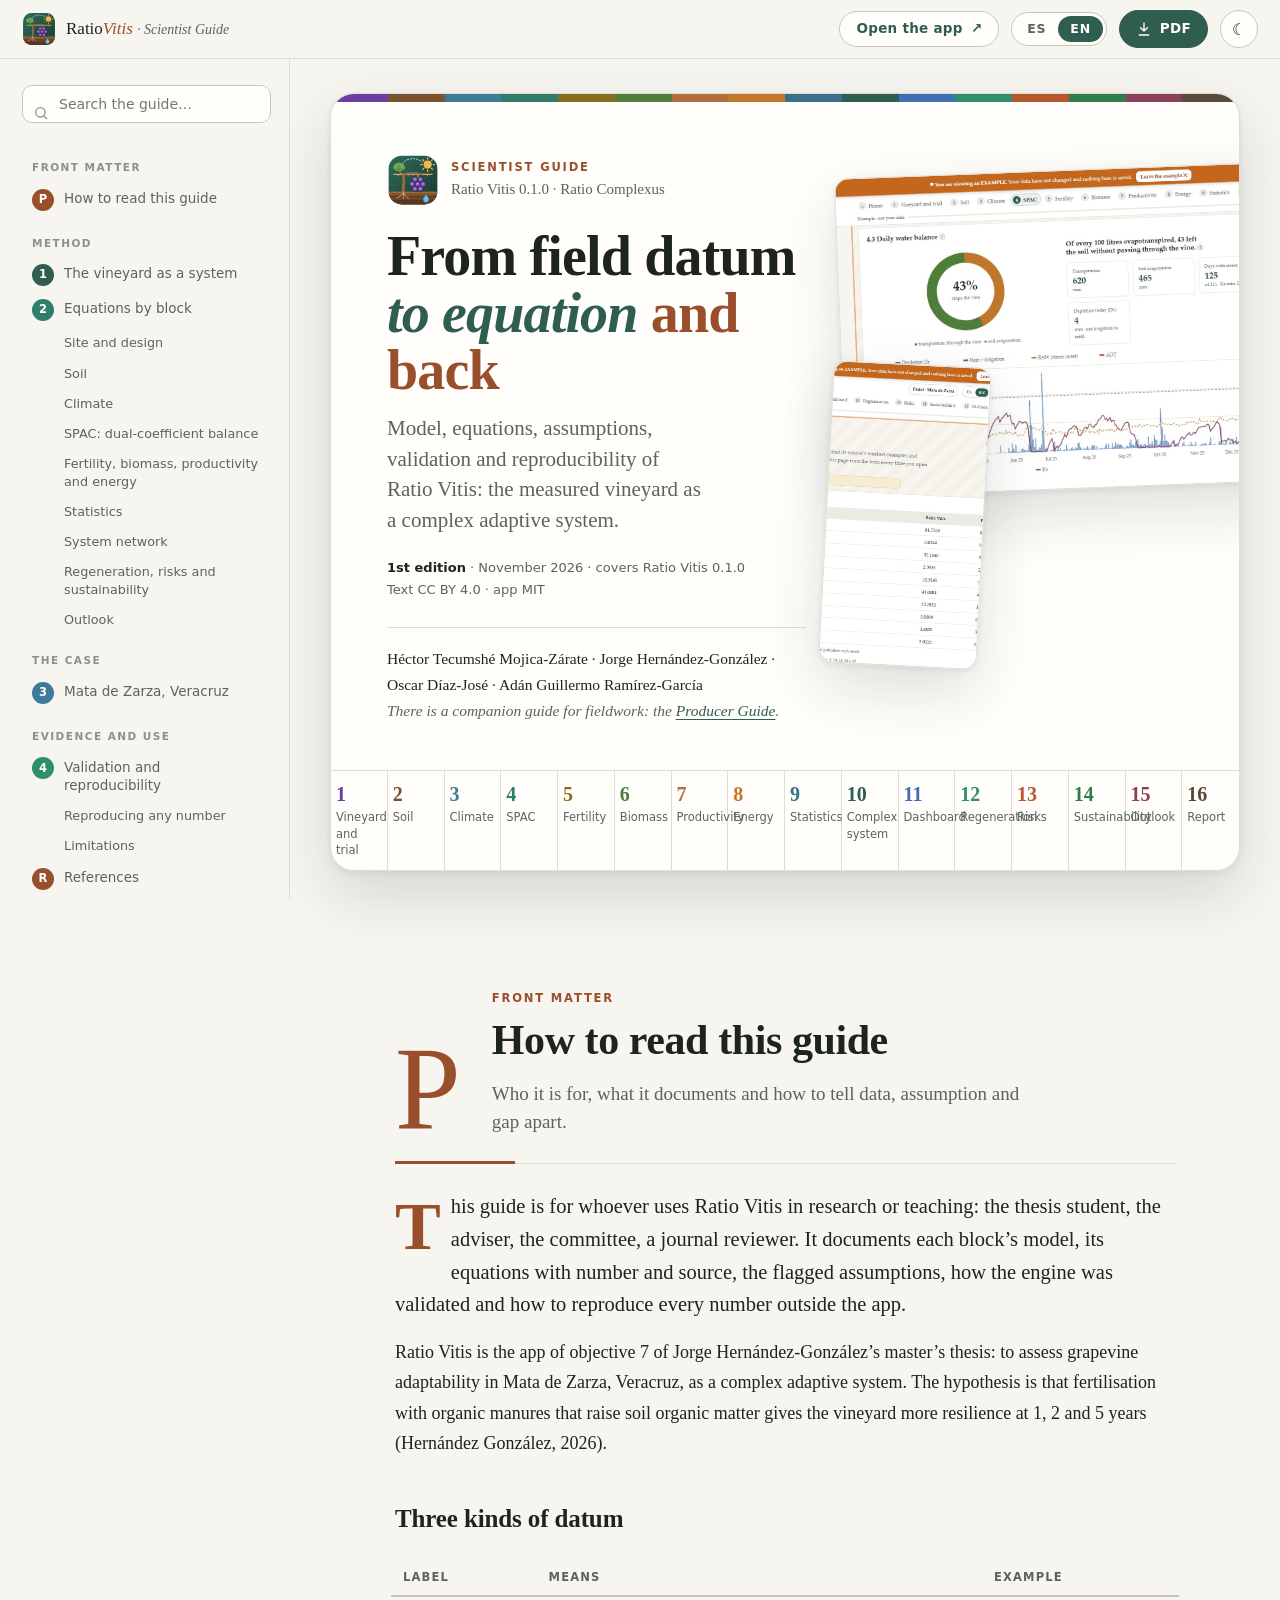
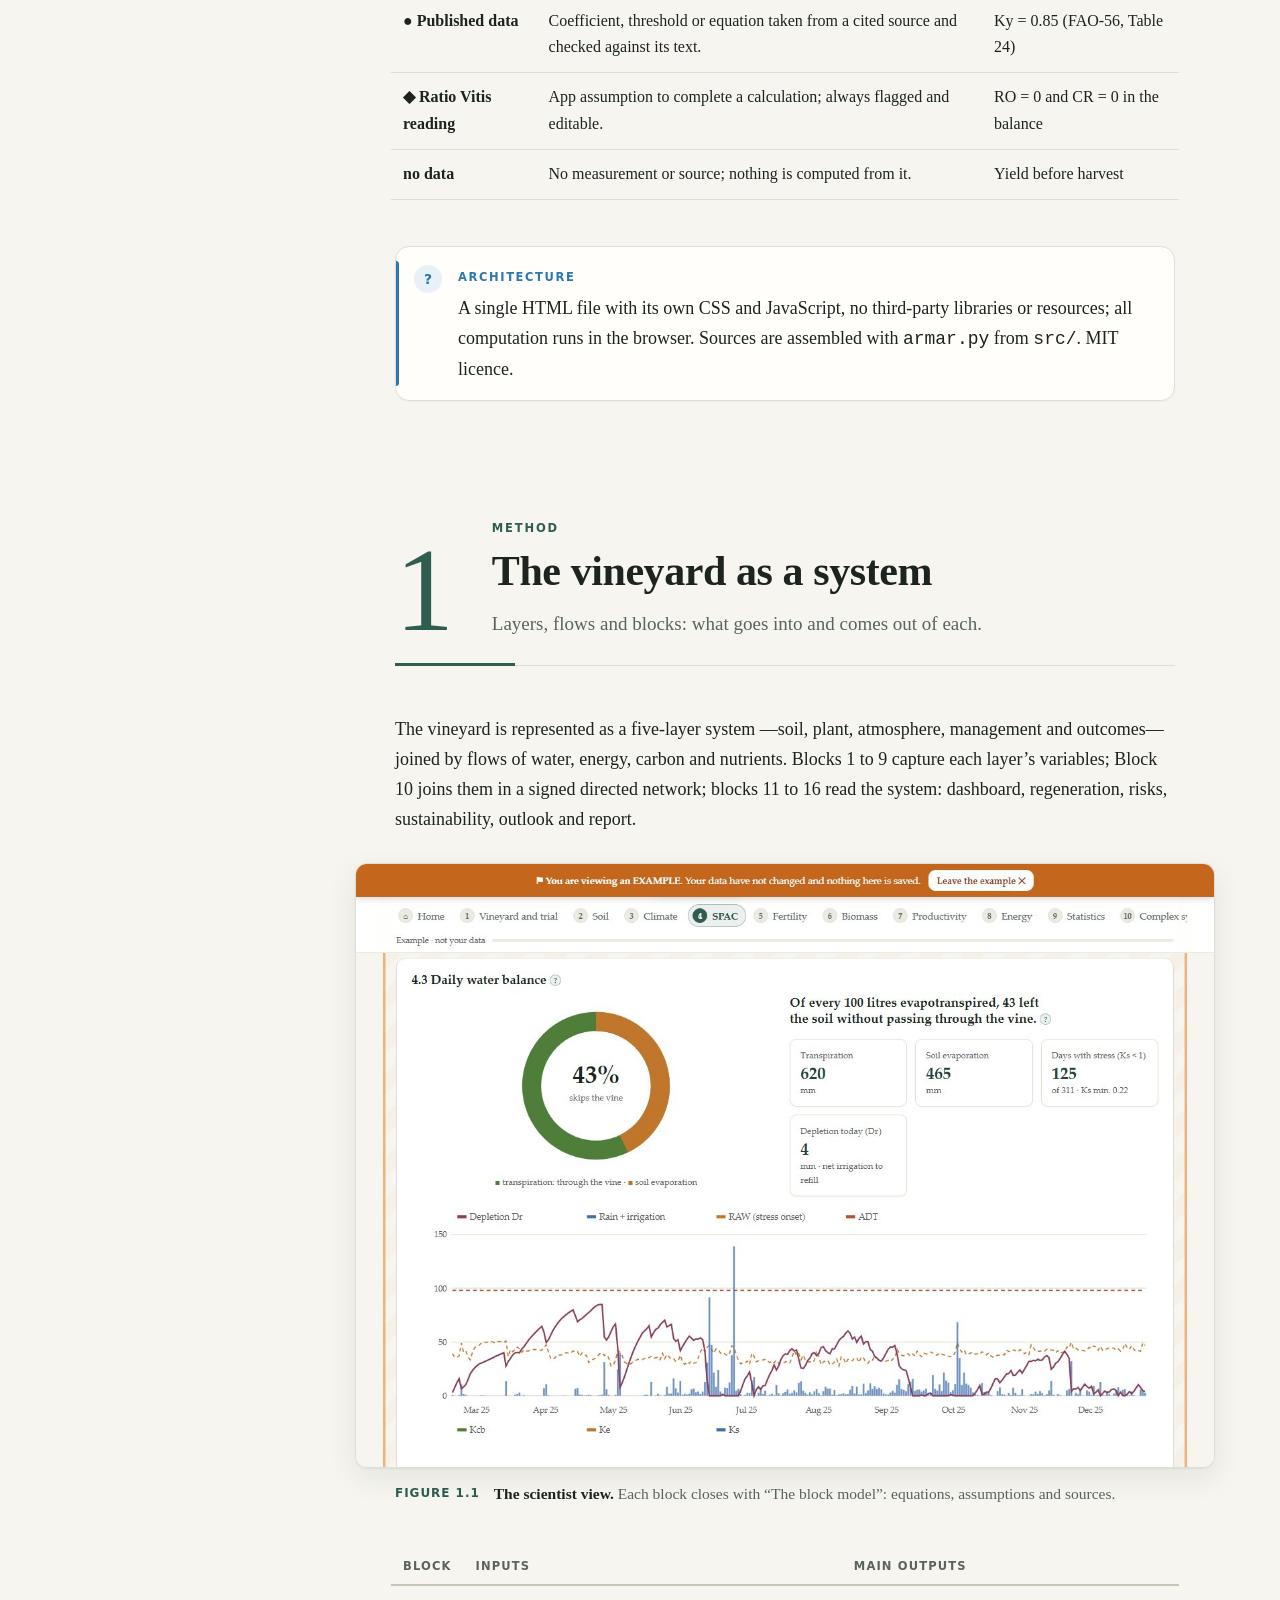
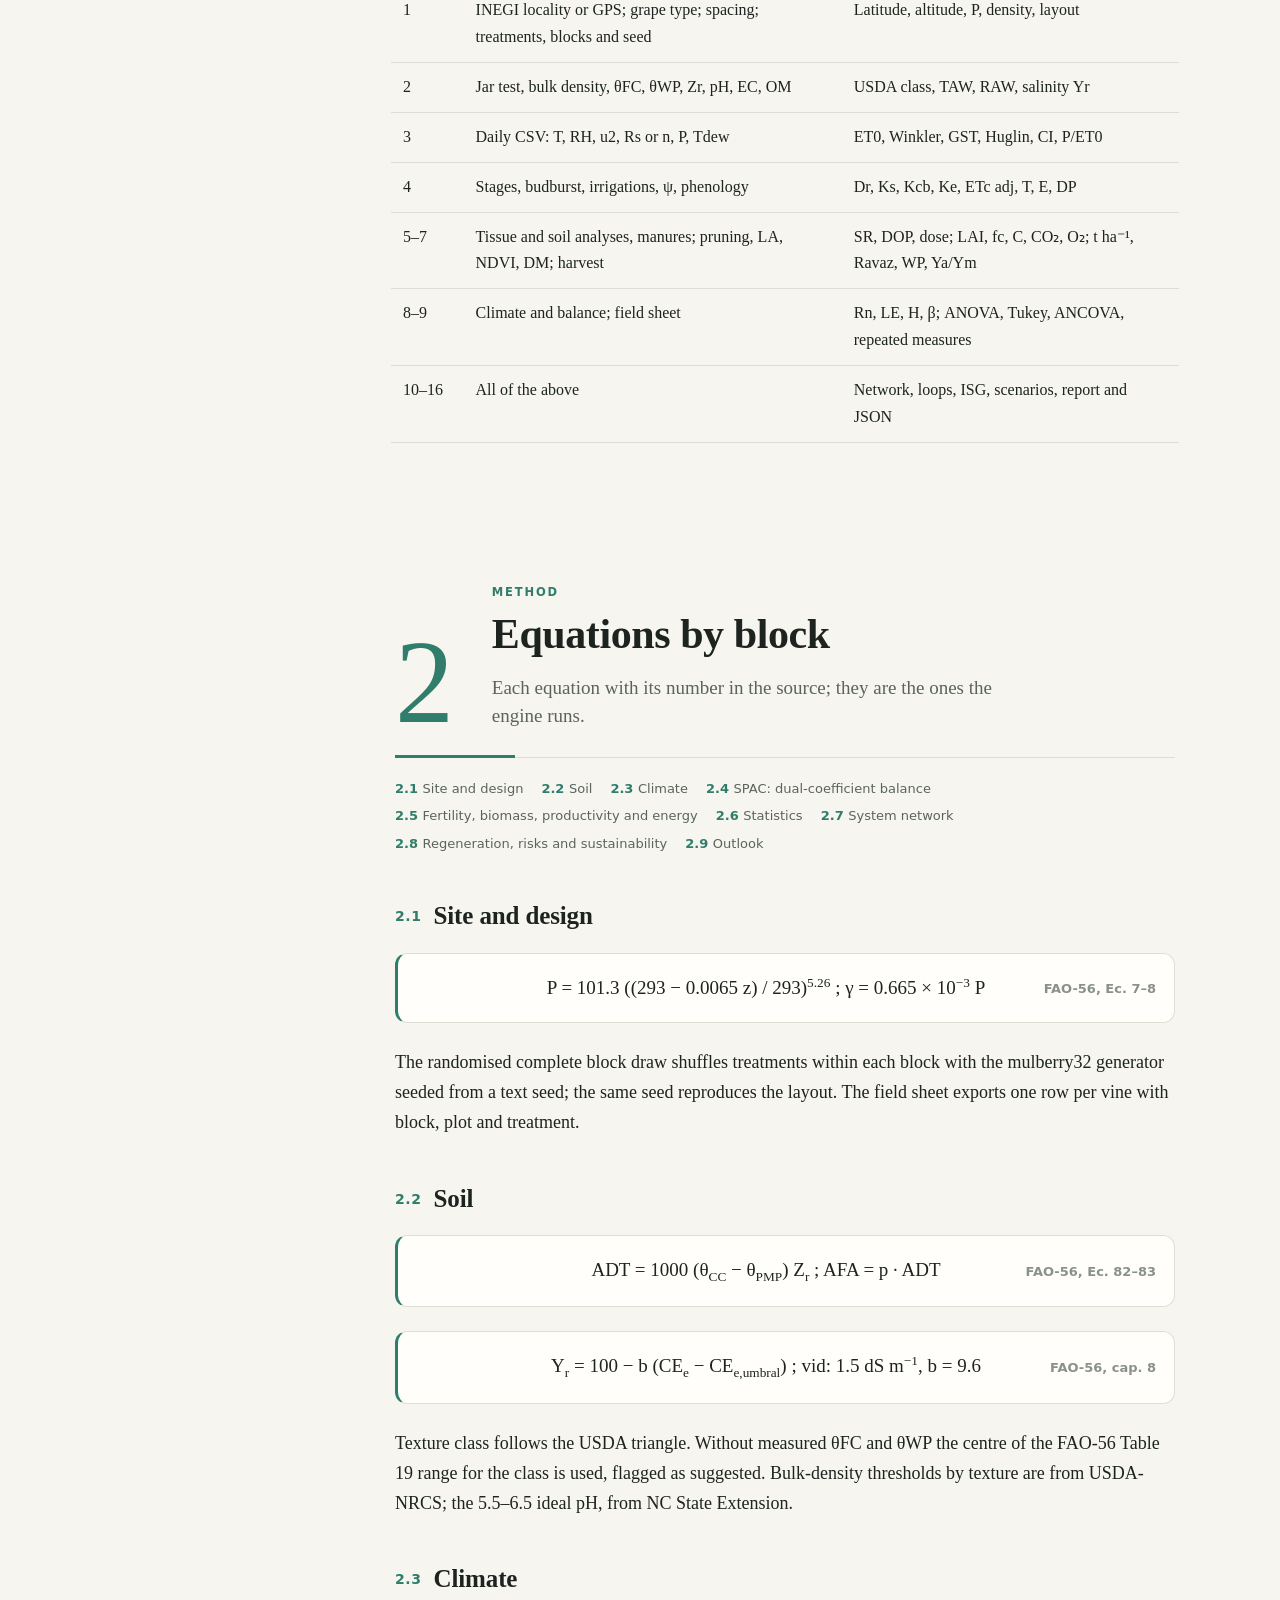
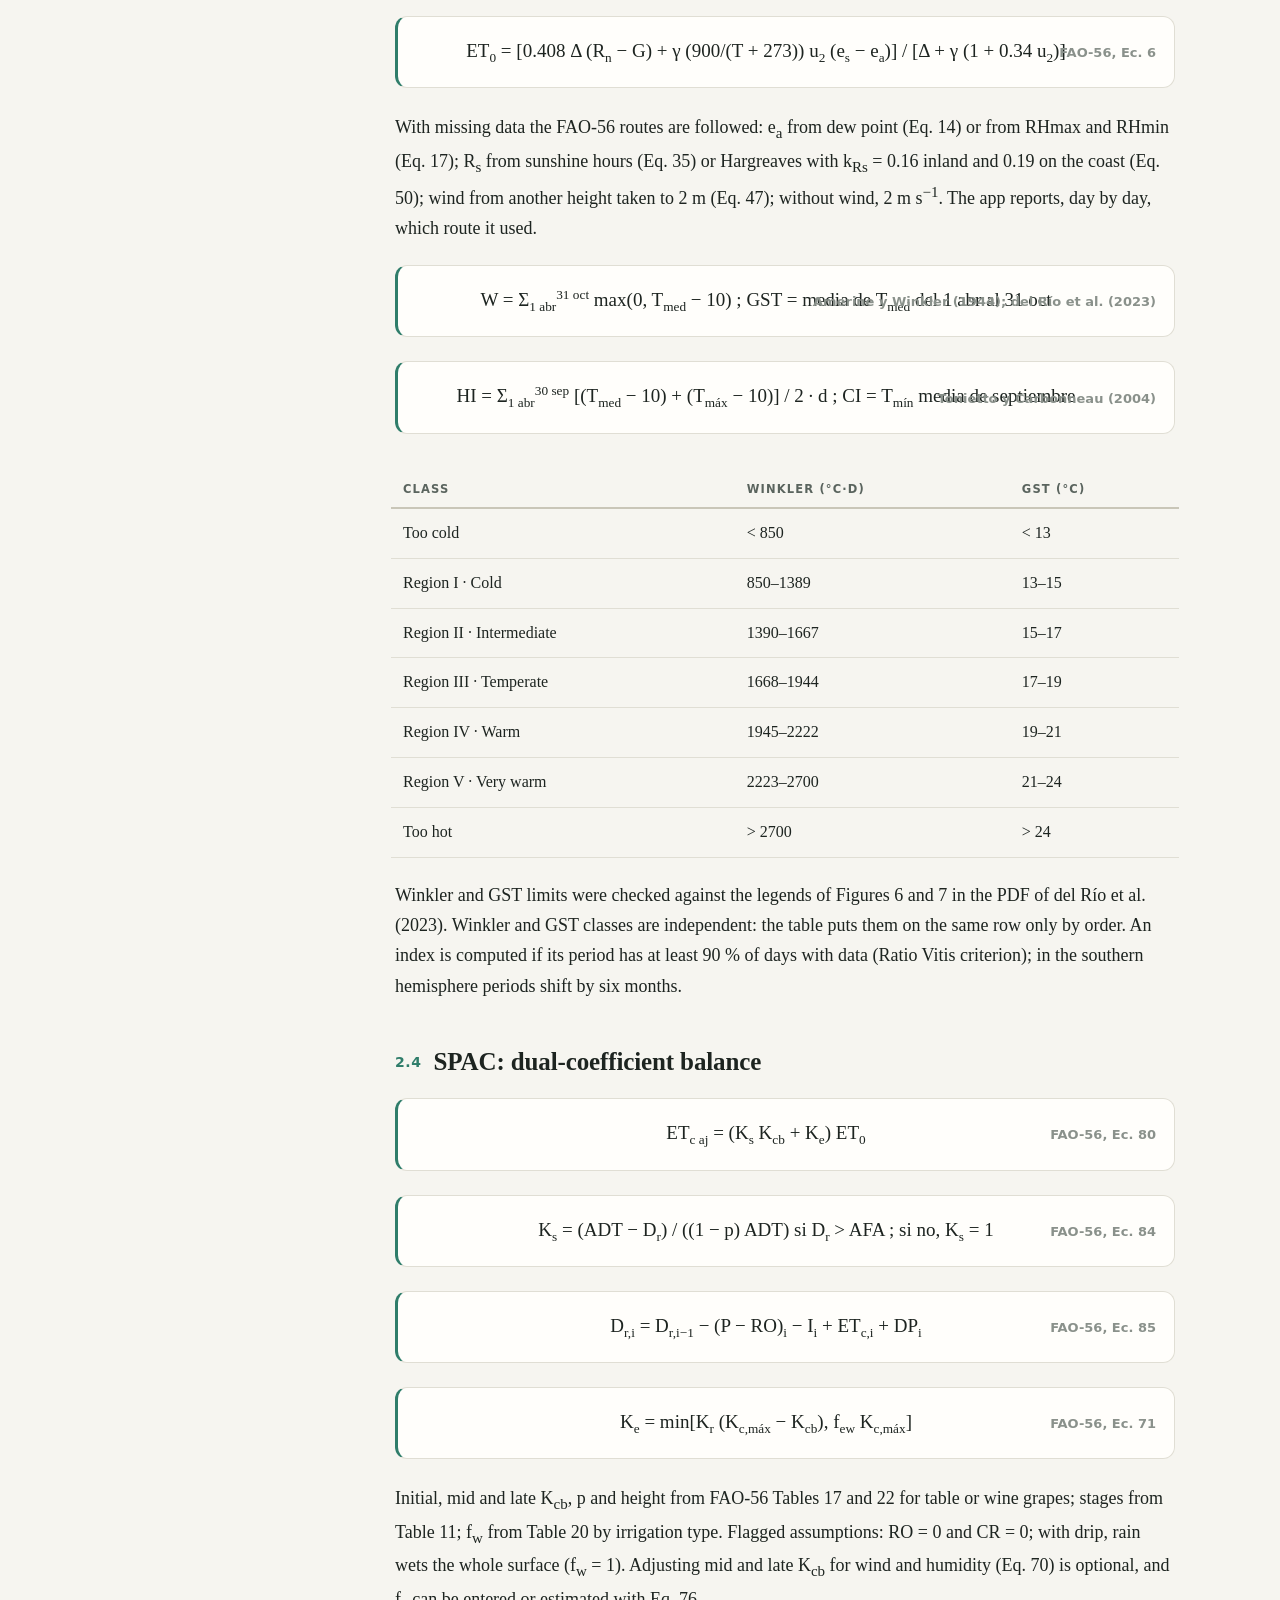
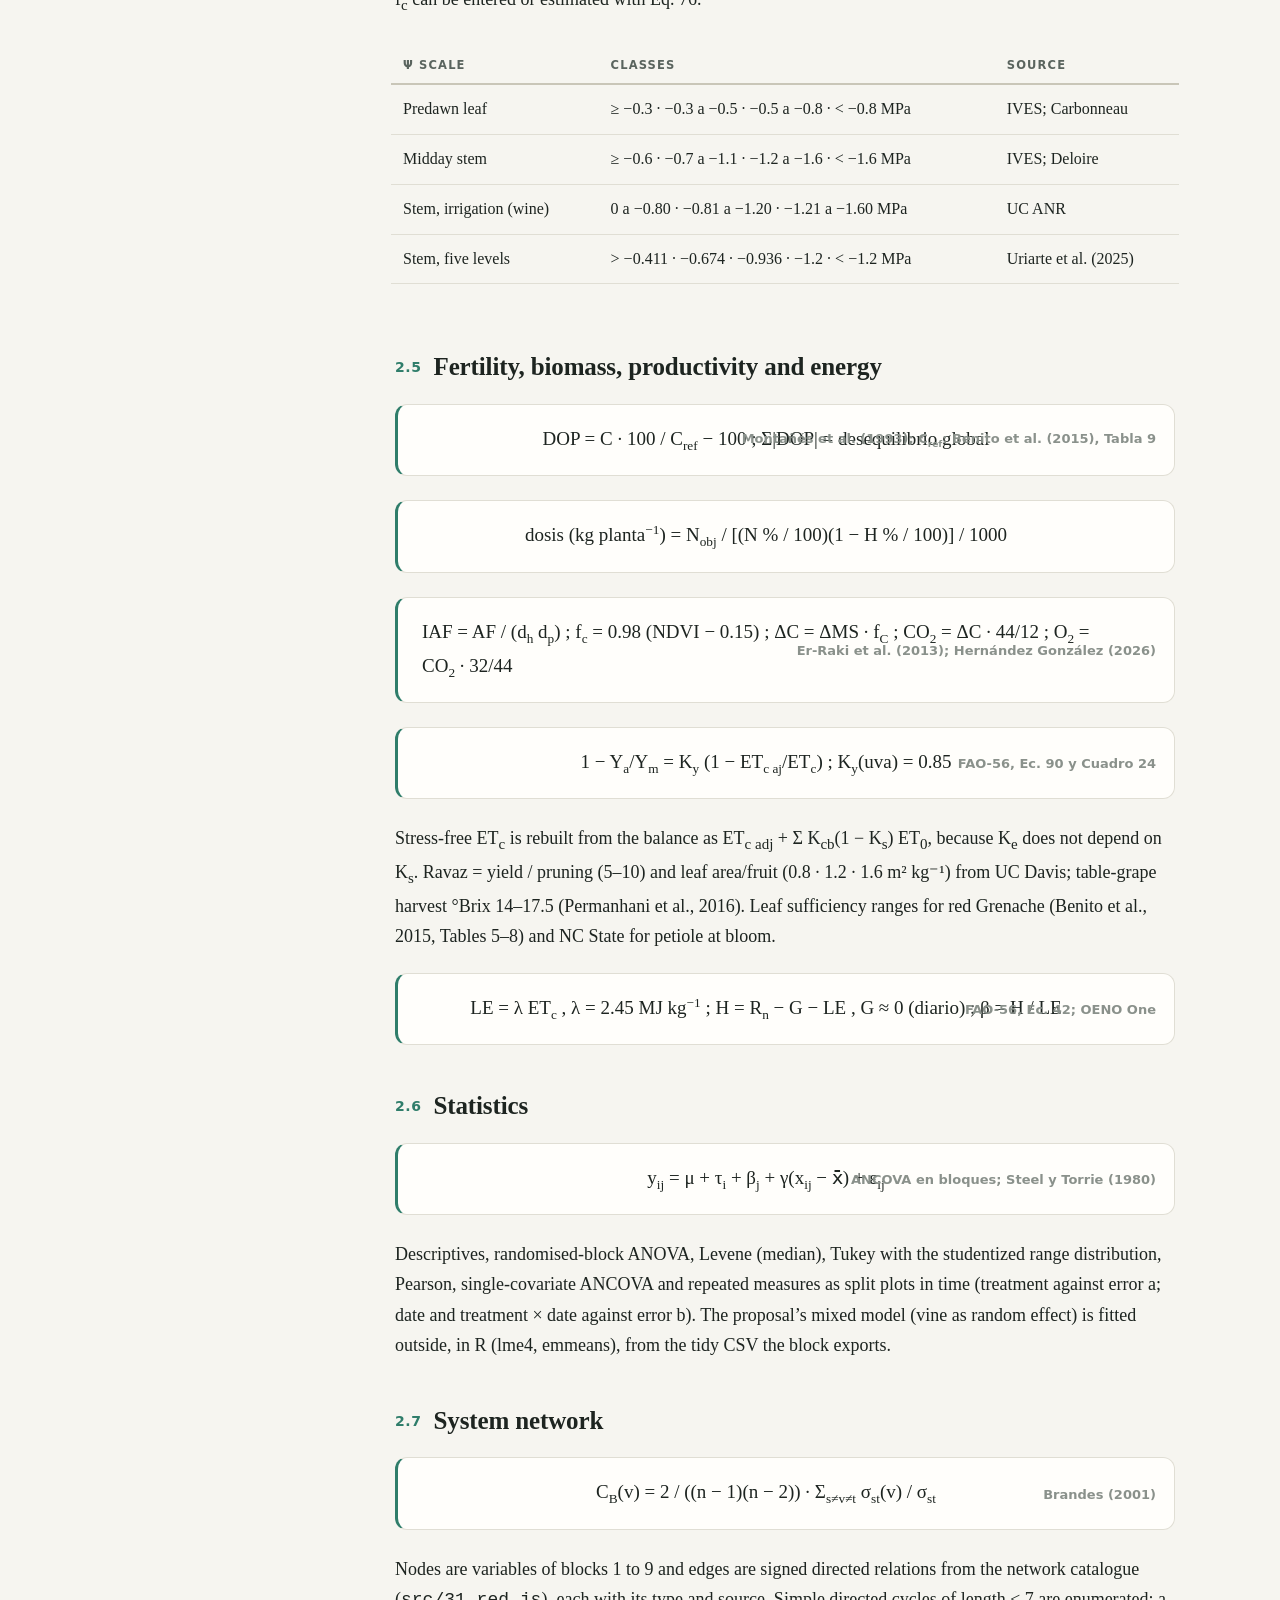
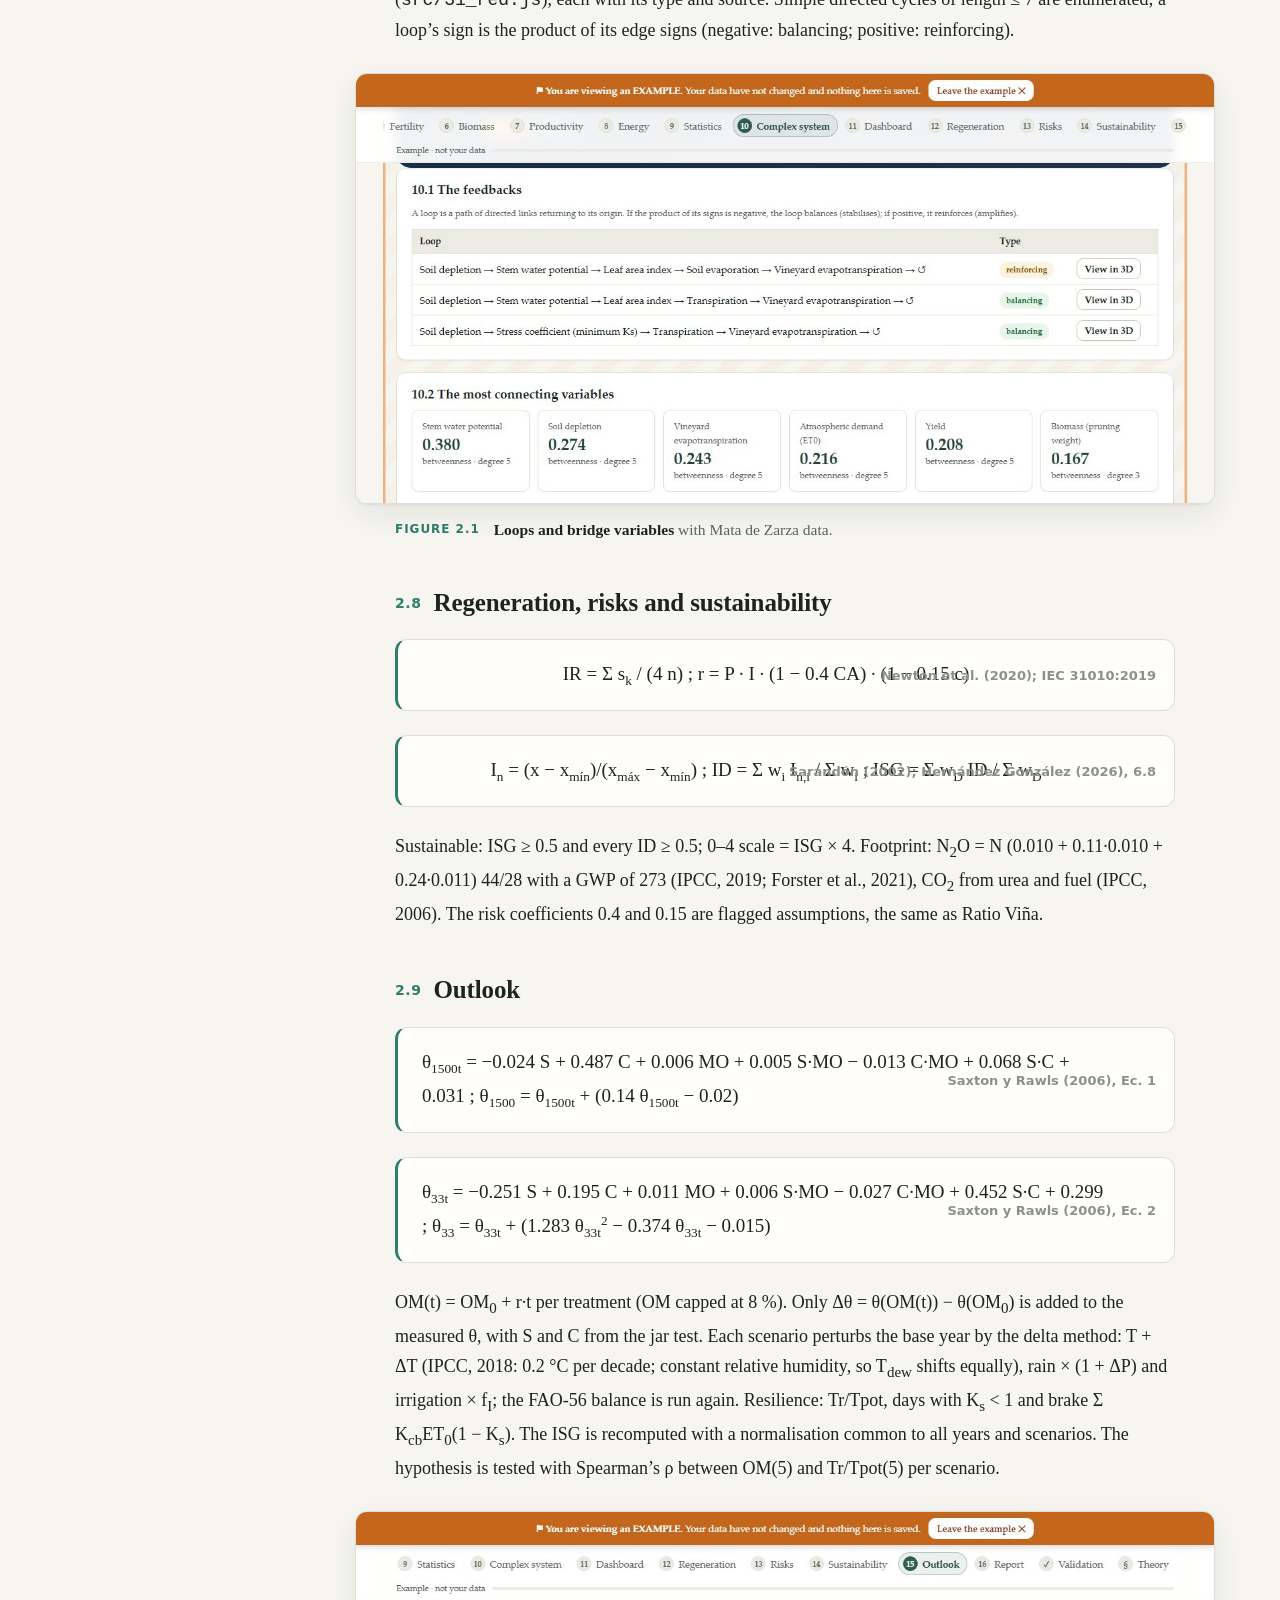
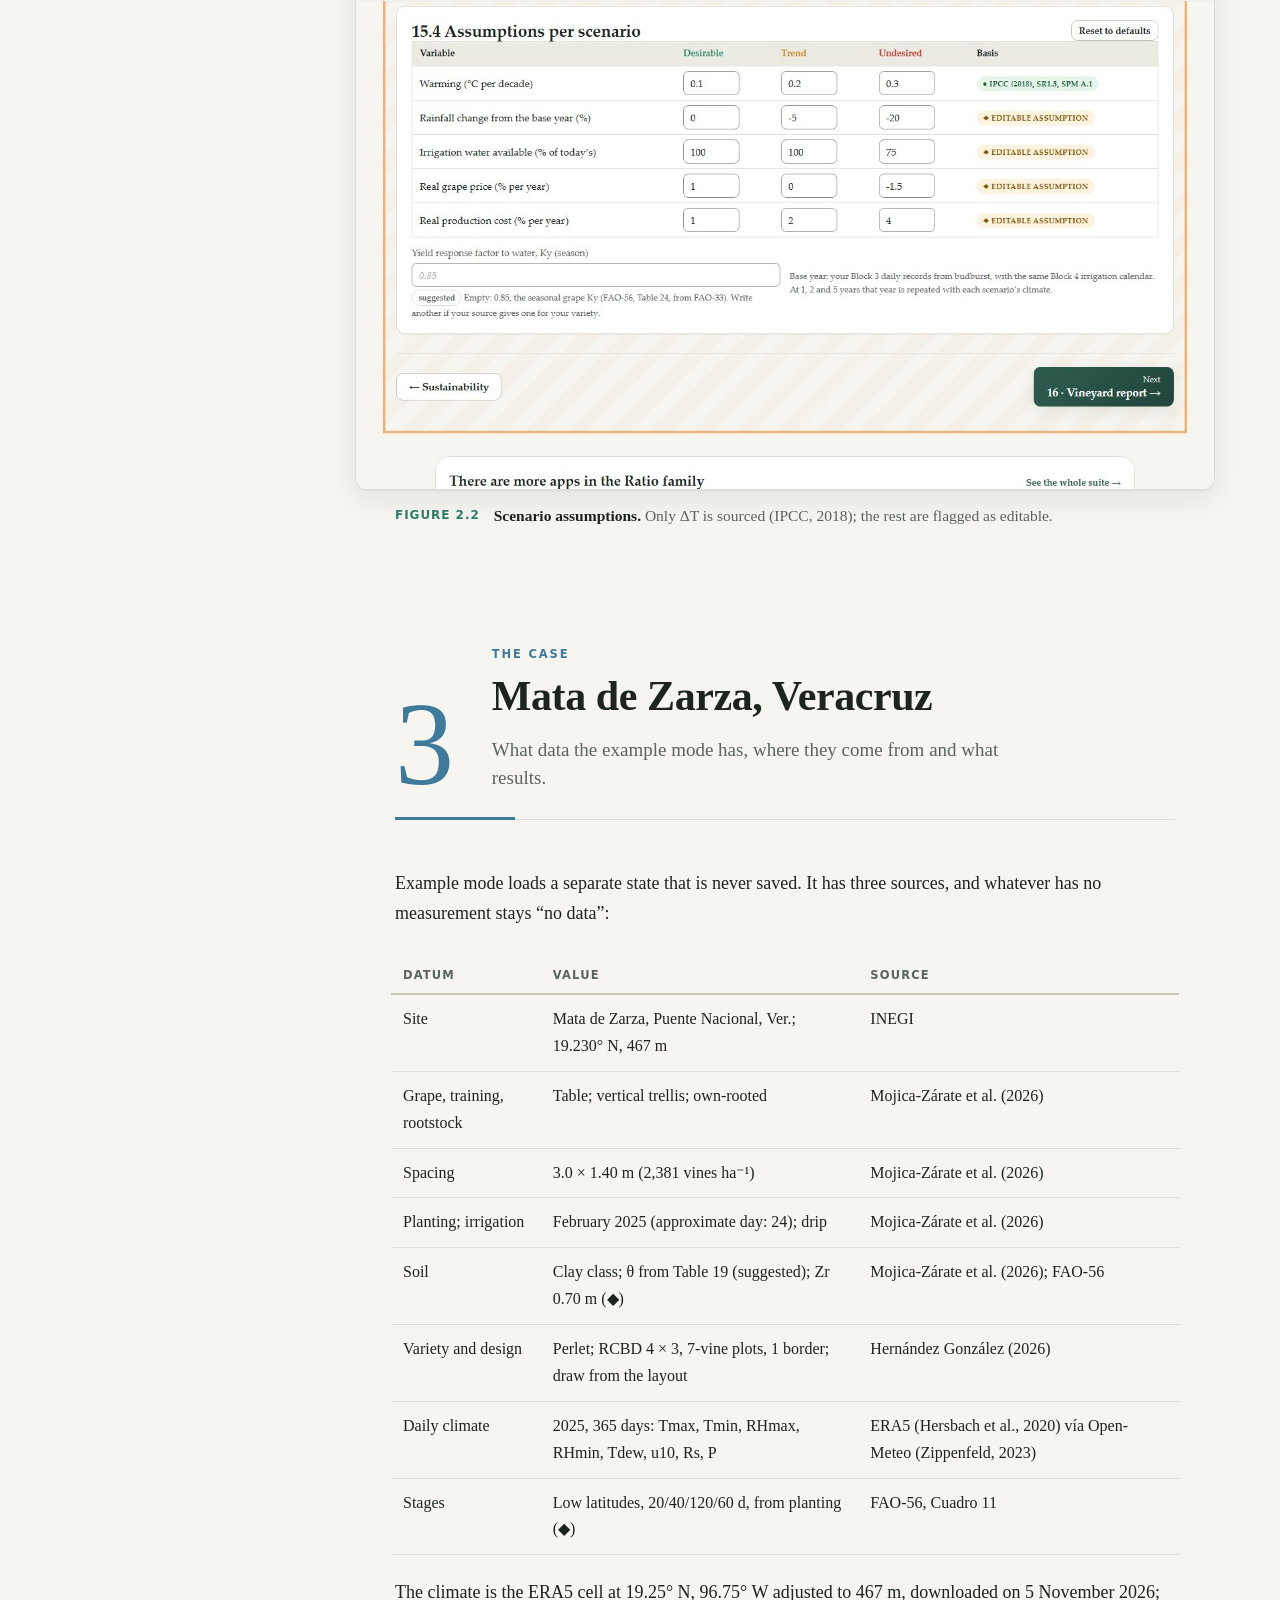
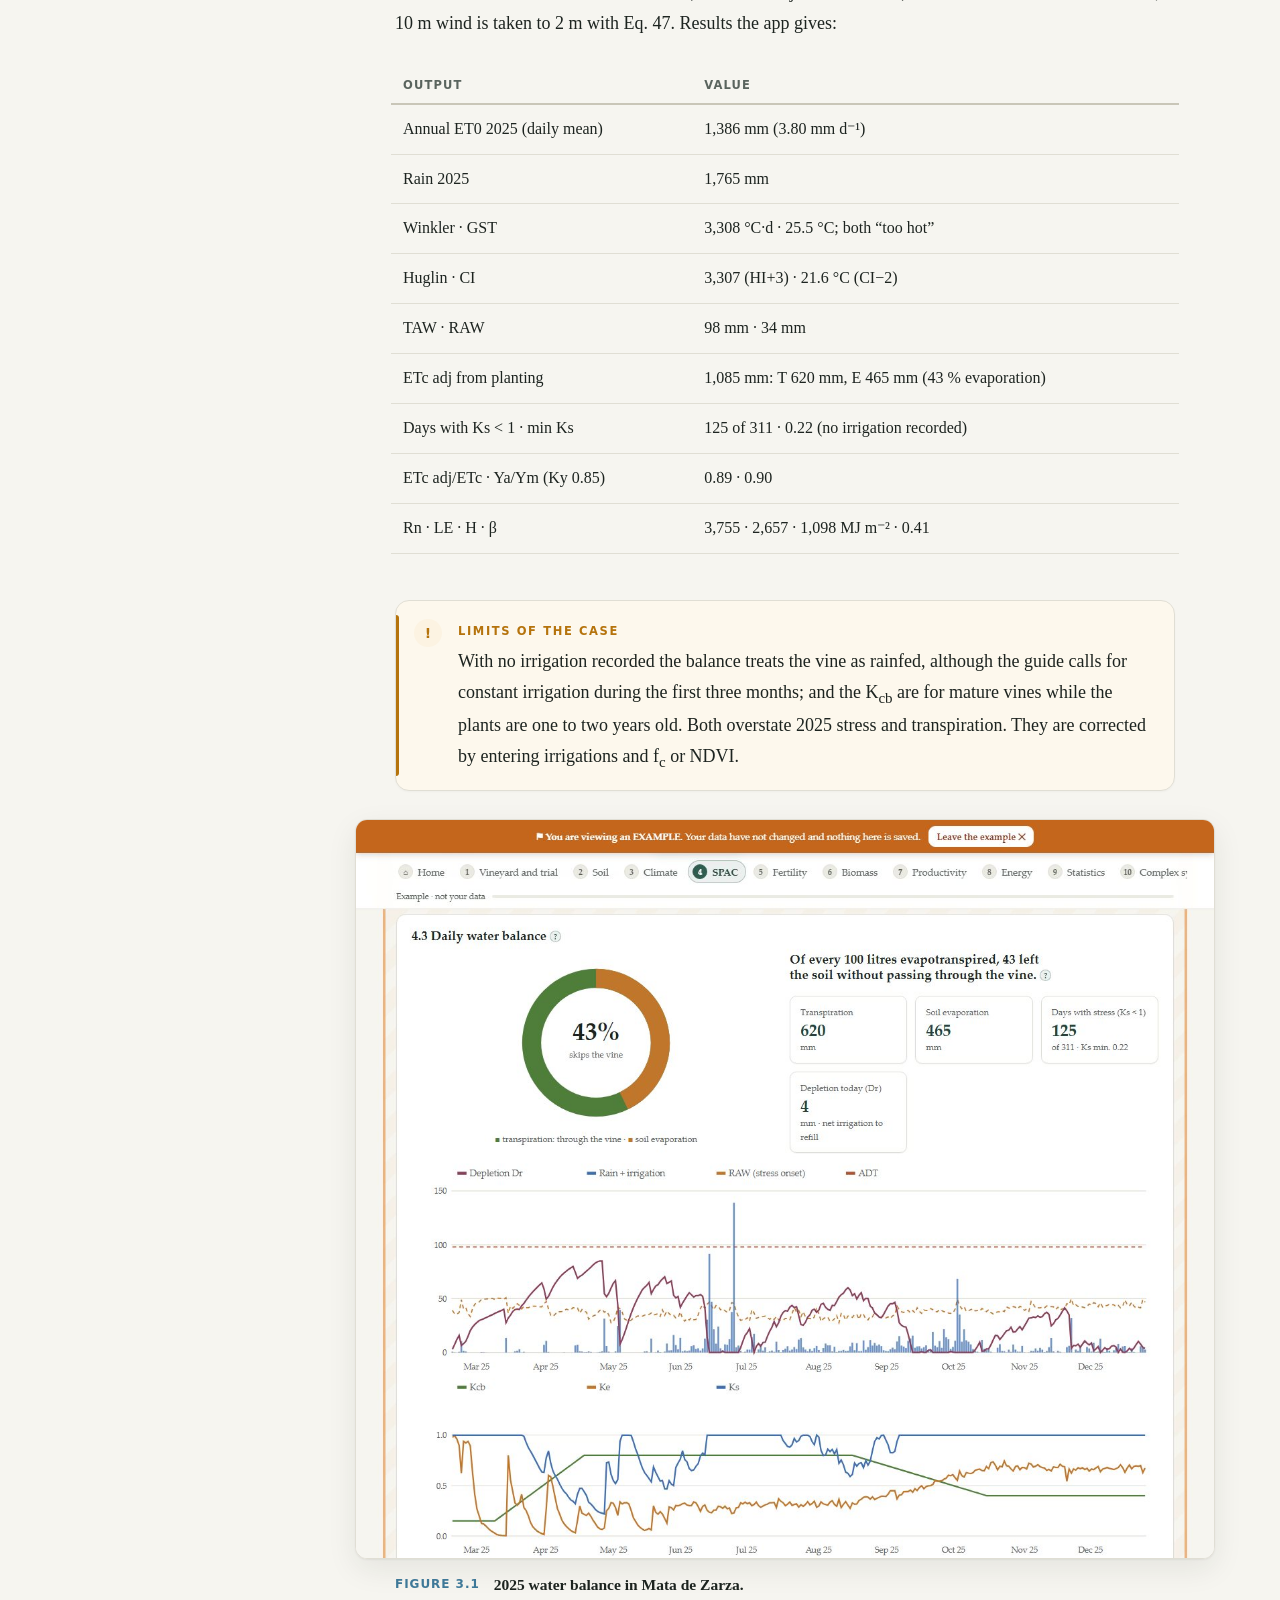
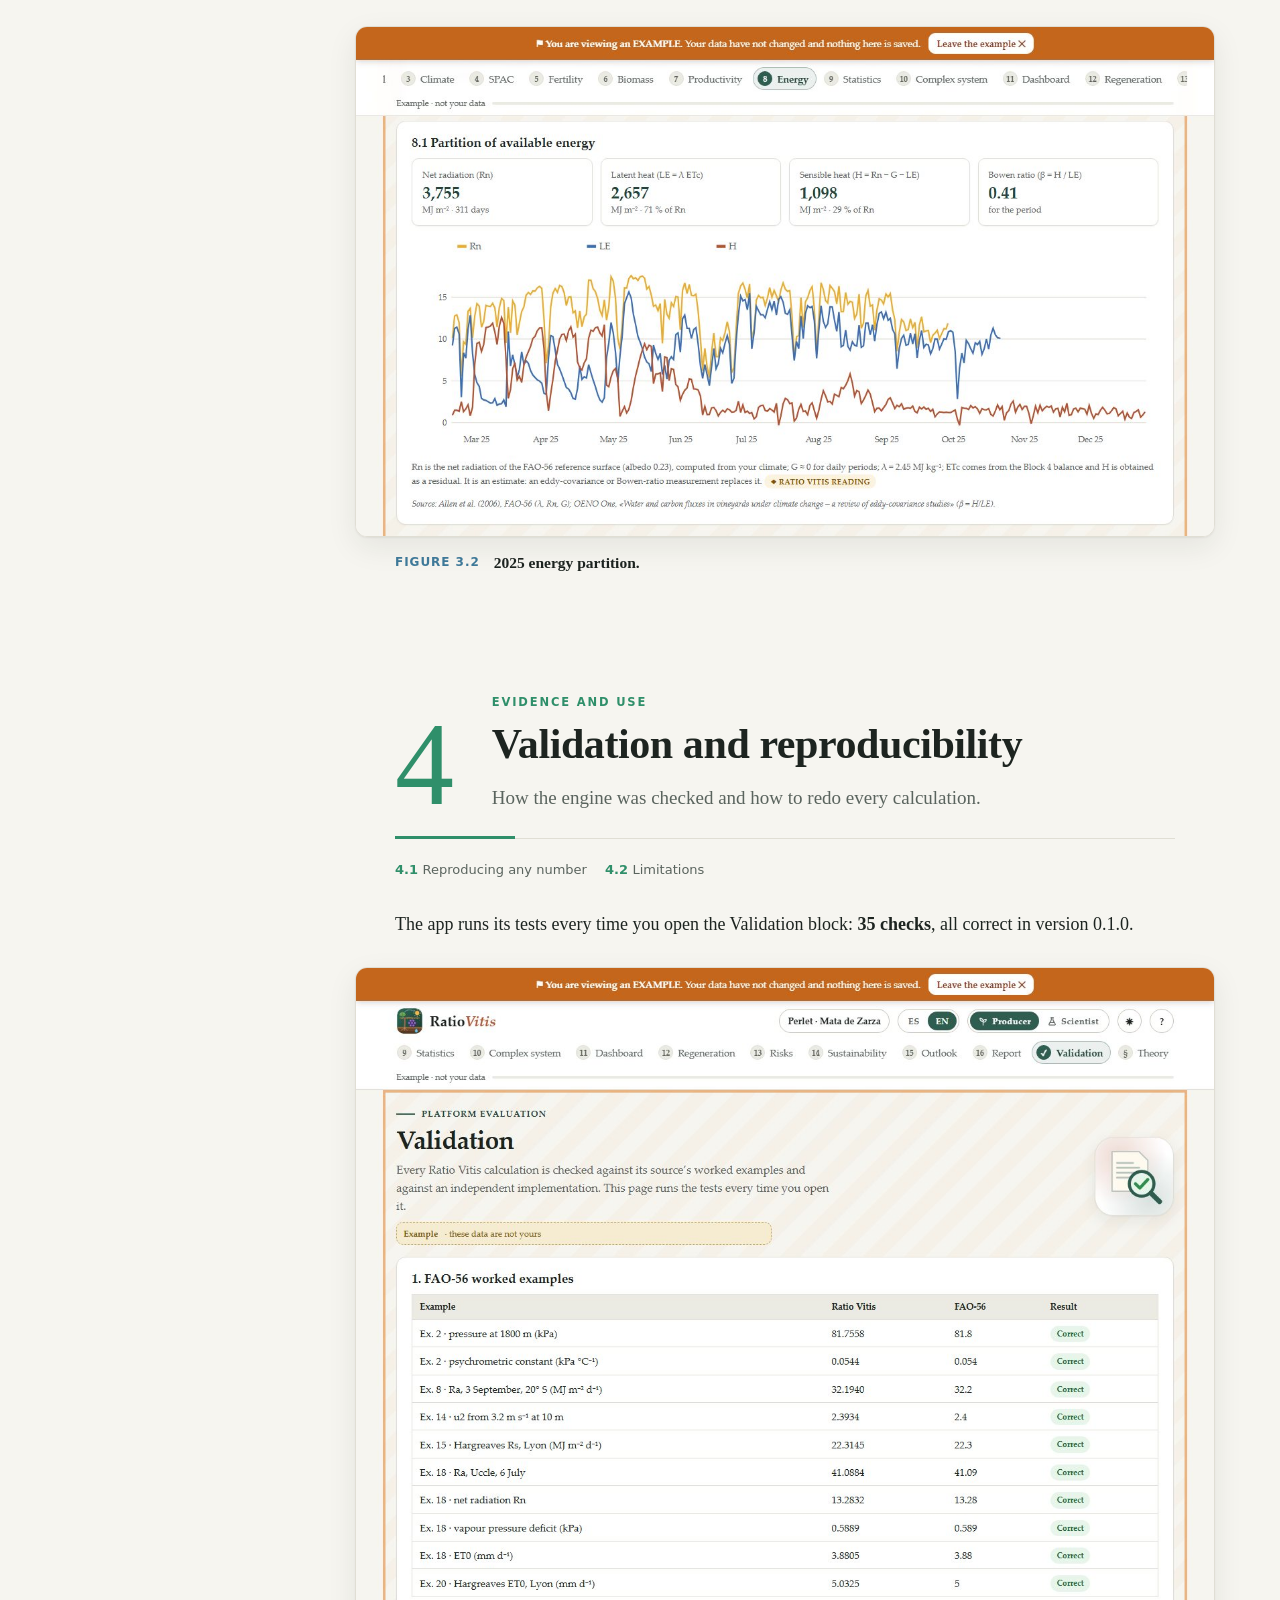
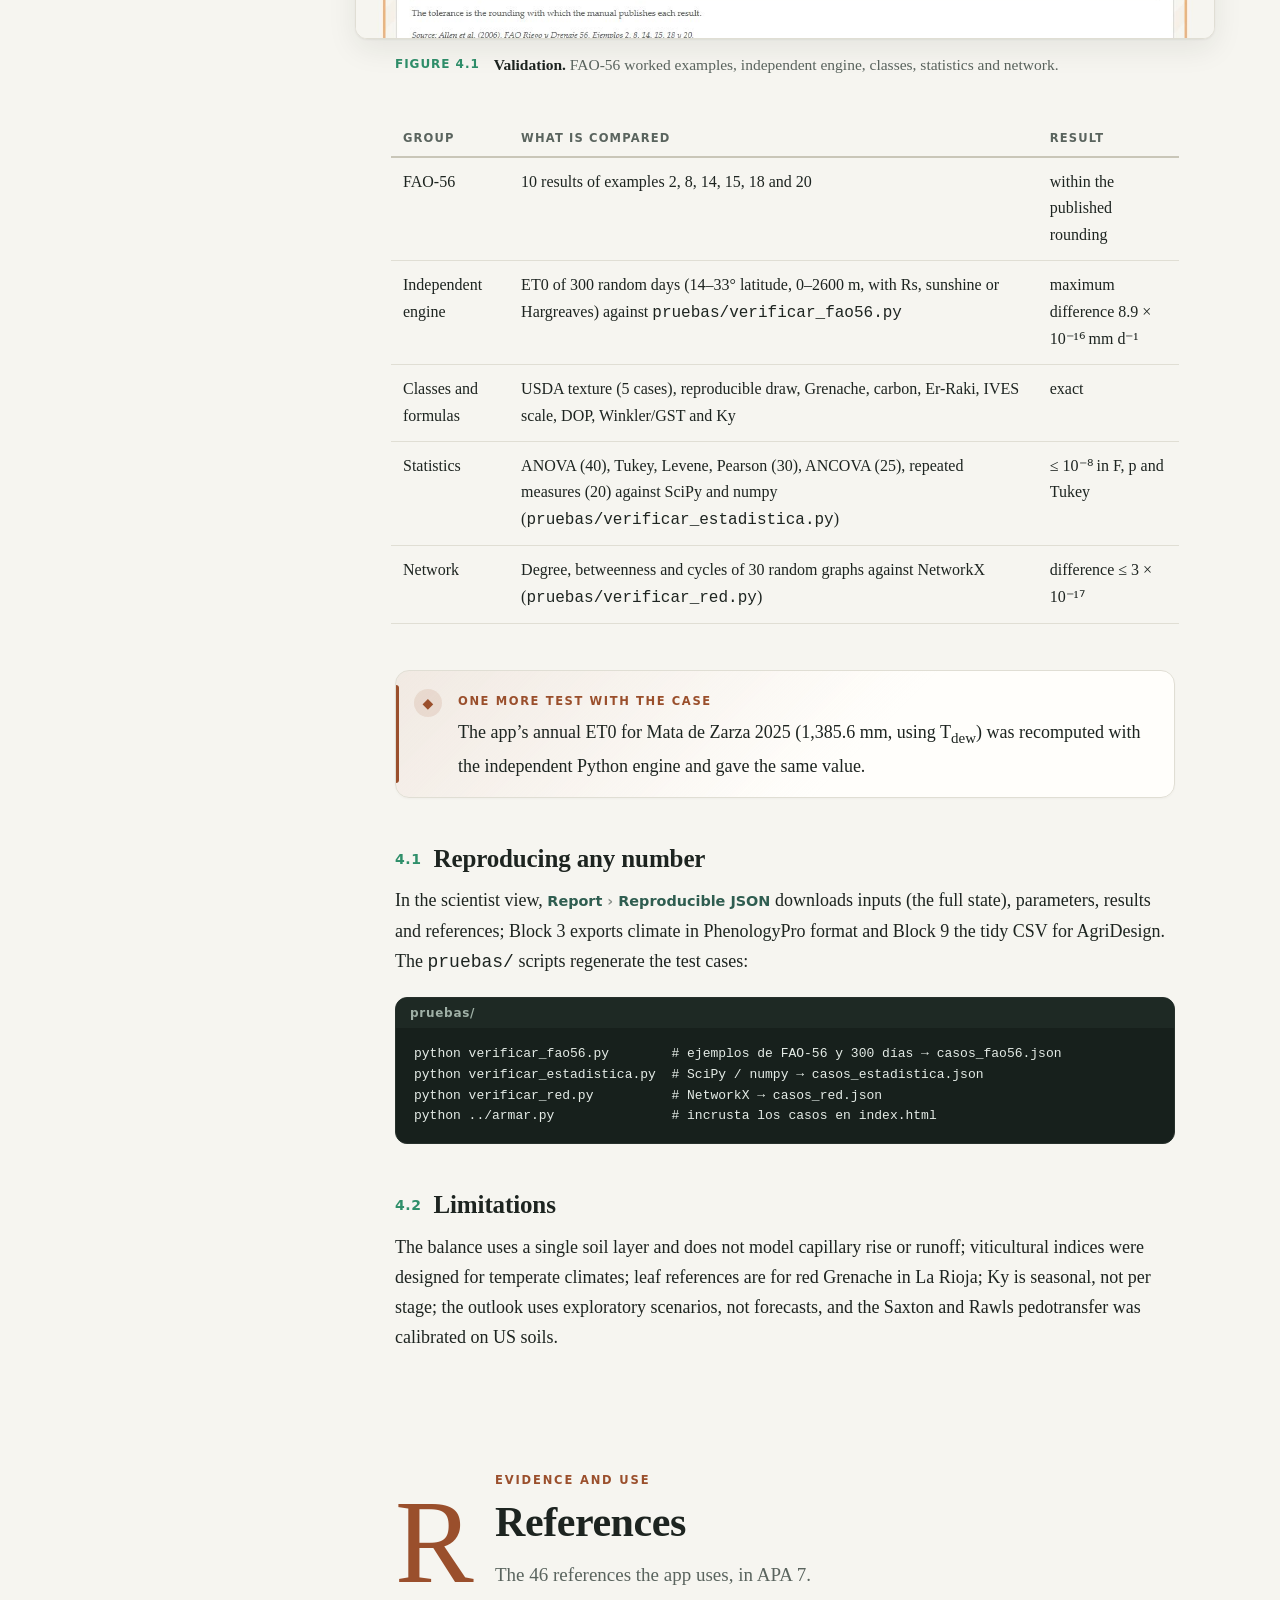
==== instructivo-cientifico.html @ 5dc3858e "Instructivos del Productor y del Científico (ES/EN) con capturas reales del modo ejemplo Co-Authored" ====
<!doctype html>
<html lang="es" data-lang="es">
<head>
<meta charset="utf-8">
<meta name="viewport" content="width=device-width, initial-scale=1">
<title>Ratio Vitis · Instructivo del Científico</title>
<meta name="description" content="Instructivo del Científico de Ratio Vitis: modelo, ecuaciones, validación y reproducibilidad. · Ratio Vitis Scientist Guide.">
<link rel="icon" href="logo.svg" type="image/svg+xml">
<style>

/* =====================================================================
   Ratio Vitis · Instructivos
   Misma familia visual que la app: serif clásica, verde pino y cobre.
   ===================================================================== */
:root{
  color-scheme: light;
  --bg:#f6f5f0; --paper:#fffefb; --soft:#efede5; --text:#1d2420; --muted:#5a645e; --faint:#8a918b;
  --line:#e0ded4; --line2:#c9c6b8;
  --pri:#2f5d50; --pri-d:#21453b; --pri-s:rgba(47,93,80,.09);
  --acc:#9a4f2c; --acc-d:#7a3a1c; --acc-s:rgba(154,79,44,.12);
  --ok:#2f8f4a; --ok-s:#e9f5ec; --warn:#b5730c; --warn-s:#fcf3e2; --bad:#b8382e; --bad-s:#fbeae8; --info:#2d78b0; --info-s:#e8f1f8;
  --b1:#6b3fa0; --b2:#7a5230; --b3:#3f7a9a; --b4:#2f7d6a; --b5:#8a6d1f; --b6:#4f7d3a; --b7:#b0703e; --b8:#c0772b; --b9:#39718a; --b10:#2f5d50; --b11:#3f6fb0; --b12:#2f8f6a; --b13:#b8562e; --b14:#2f7d4a; --b15:#8a3f5a; --b16:#5a4a3a;
  --font:"Palatino Linotype",Palatino,"Book Antiqua","URW Palladio L",P052,"TeX Gyre Pagella",Georgia,serif;
  --sans:"Segoe UI",system-ui,-apple-system,"Helvetica Neue",Arial,sans-serif;
  --shadow:0 1px 2px rgba(30,36,24,.06),0 10px 30px rgba(30,36,24,.08);
  --shadow-lg:0 2px 6px rgba(30,36,24,.08),0 24px 60px rgba(30,36,24,.14);
  --r:14px; --side:290px; --col:780px;
}
@media (prefers-color-scheme: dark){
  :root:not([data-theme="light"]){
    color-scheme: dark;
    --bg:#121614; --paper:#191e1b; --soft:#202622; --text:#e7ebe5; --muted:#a9b2ab; --faint:#7c857e;
    --line:#2c342f; --line2:#3b453f;
    --pri:#8fc2ad; --pri-d:#b5dccb; --pri-s:rgba(143,194,173,.12);
    --acc:#e2a15c; --acc-d:#f0c08a; --acc-s:rgba(226,161,92,.14);
    --ok:#6cc488; --ok-s:rgba(108,196,136,.12); --warn:#e7b052; --warn-s:rgba(231,176,82,.12); --bad:#ee8a7f; --bad-s:rgba(238,138,127,.12); --info:#78b8e4; --info-s:rgba(120,184,228,.12);
    --b1:#c4a6ea; --b2:#d8b08c; --b3:#8fc8e6; --b4:#86d1bf; --b5:#e0c06e; --b6:#a9cf7e; --b7:#e0a878; --b8:#e2a15c; --b9:#86c3dc; --b10:#8fc2ad; --b11:#9dbbe8; --b12:#86d1a2; --b13:#ec9a72; --b14:#86d1a2; --b15:#e08aa8; --b16:#c9b6a3;
    --shadow:0 1px 2px rgba(0,0,0,.4),0 10px 30px rgba(0,0,0,.35); --shadow-lg:0 2px 6px rgba(0,0,0,.45),0 24px 60px rgba(0,0,0,.5);
  }
}
:root[data-theme="dark"]{
  color-scheme: dark;
  --bg:#121614; --paper:#191e1b; --soft:#202622; --text:#e7ebe5; --muted:#a9b2ab; --faint:#7c857e;
  --line:#2c342f; --line2:#3b453f;
  --pri:#8fc2ad; --pri-d:#b5dccb; --pri-s:rgba(143,194,173,.12);
  --acc:#e2a15c; --acc-d:#f0c08a; --acc-s:rgba(226,161,92,.14);
  --ok:#6cc488; --ok-s:rgba(108,196,136,.12); --warn:#e7b052; --warn-s:rgba(231,176,82,.12); --bad:#ee8a7f; --bad-s:rgba(238,138,127,.12); --info:#78b8e4; --info-s:rgba(120,184,228,.12);
  --b1:#c4a6ea; --b2:#d8b08c; --b3:#8fc8e6; --b4:#86d1bf; --b5:#e0c06e; --b6:#a9cf7e; --b7:#e0a878; --b8:#e2a15c; --b9:#86c3dc; --b10:#8fc2ad; --b11:#9dbbe8; --b12:#86d1a2; --b13:#ec9a72; --b14:#86d1a2; --b15:#e08aa8; --b16:#c9b6a3;
  --shadow:0 1px 2px rgba(0,0,0,.4),0 10px 30px rgba(0,0,0,.35); --shadow-lg:0 2px 6px rgba(0,0,0,.45),0 24px 60px rgba(0,0,0,.5);
}

/* ---------- idioma: solo se ve el activo ---------- */
html[data-lang="es"] [lang="en"]:not(html), html[data-lang="en"] [lang="es"]:not(html){display:none!important}

*{box-sizing:border-box}
html,body{overflow-x:clip}
html{scroll-behavior:smooth;scroll-padding-top:84px}
body{margin:0;background:var(--bg);color:var(--text);font-family:var(--font);font-size:18px;line-height:1.68;
  -webkit-font-smoothing:antialiased;text-rendering:optimizeLegibility;font-variant-numeric:lining-nums proportional-nums}
img{max-width:100%;display:block}
a{color:var(--pri);text-decoration-thickness:1px;text-underline-offset:3px}
b,strong{font-weight:700}
h1,h2,h3,h4{font-weight:700;line-height:1.18;color:var(--text);font-variant-numeric:lining-nums}
table,.num,.kpi b,figure figcaption .fn{font-variant-numeric:lining-nums tabular-nums}
.sc{font-variant:small-caps;letter-spacing:.06em}
.eyebrow{font-family:var(--sans);font-size:11.5px;font-weight:700;letter-spacing:.16em;text-transform:uppercase;color:var(--acc)}

/* ---------- barra superior ---------- */
.top{position:sticky;top:0;z-index:50;display:flex;align-items:center;gap:12px;padding:10px 22px;
  background:color-mix(in srgb,var(--bg) 86%,transparent);backdrop-filter:saturate(1.4) blur(12px);-webkit-backdrop-filter:saturate(1.4) blur(12px);border-bottom:1px solid var(--line)}
.top .brand{display:flex;align-items:center;gap:10px;text-decoration:none;color:var(--text);min-width:0}
.top .brand img{width:34px;height:34px;border-radius:9px;flex:none}
.top .brand span{font-size:17px;white-space:nowrap;overflow:hidden;text-overflow:ellipsis}
.top .brand i{color:var(--acc)}
.top .brand small{color:var(--muted);font-style:italic;font-size:14px}
.top .sp{flex:1}
.seg{display:inline-flex;border:1px solid var(--line2);border-radius:999px;padding:3px;background:var(--paper)}
.seg button{border:0;background:none;font:700 12.5px/1 var(--sans);letter-spacing:.06em;color:var(--muted);padding:7px 12px;border-radius:999px;cursor:pointer}
.seg button.on{background:var(--pri);color:var(--paper)}
:root[data-theme="dark"] .seg button.on{color:#10221b}
.ib{display:inline-grid;place-items:center;width:38px;height:38px;border-radius:50%;border:1px solid var(--line2);background:var(--paper);color:var(--text);cursor:pointer;font-size:16px;text-decoration:none}
.btn{display:inline-flex;align-items:center;gap:8px;border:1px solid var(--pri);background:var(--pri);color:var(--paper);font:700 13.5px/1 var(--sans);letter-spacing:.02em;padding:10px 16px;border-radius:999px;cursor:pointer;text-decoration:none}
.btn.ghost{background:var(--paper);color:var(--pri);border-color:var(--line2)}
.btn svg{width:16px;height:16px}
#leido{position:absolute;left:0;bottom:-1px;height:2px;width:0;background:linear-gradient(90deg,var(--pri),var(--acc))}
#menuBtn{display:none}

/* ---------- maqueta ---------- */
.layout{display:grid;grid-template-columns:var(--side) minmax(0,1fr);max-width:1320px;margin:0 auto}
aside.toc{position:sticky;top:59px;align-self:start;height:calc(100vh - 59px);overflow:auto;padding:26px 18px 40px 22px;border-right:1px solid var(--line);font-family:var(--sans);font-size:13.5px}
.search{position:relative;margin-bottom:18px}
.search input{width:100%;padding:10px 12px 10px 36px;border:1px solid var(--line2);border-radius:10px;background:var(--paper);color:var(--text);font:14px var(--sans)}
.search svg{position:absolute;left:11px;top:50%;width:16px;height:16px;transform:translateY(-50%);color:var(--faint)}
.search .hits{font-size:12px;color:var(--muted);margin:6px 2px 0;min-height:1em}
.toc ol{list-style:none;margin:0;padding:0}
.toc li{margin:1px 0}
.toc a{display:flex;gap:10px;align-items:baseline;padding:6px 10px;border-radius:8px;color:var(--muted);text-decoration:none;line-height:1.35}
.toc a:hover{background:var(--soft);color:var(--text)}
.toc a.act{background:var(--pri-s);color:var(--text);font-weight:600}
.toc .n{flex:none;display:inline-grid;place-items:center;width:22px;height:22px;border-radius:50%;font-size:11.5px;font-weight:700;color:#fff;background:var(--c,var(--faint))}
:root[data-theme="dark"] .toc .n{color:#111}
.toc .sub a{padding-left:42px;font-size:12.8px}
.toc .sub a.act{font-weight:600}
.toc .grp{margin:18px 10px 6px;font-size:10.5px;font-weight:700;letter-spacing:.14em;text-transform:uppercase;color:var(--faint)}
.toc li.hide{display:none}

main{min-width:0;padding:0 40px 120px}
.doc{max-width:var(--col);margin:0 auto}

/* ---------- portada ---------- */
.cover{position:relative;margin:34px auto 30px;max-width:1040px;border-radius:24px;overflow:hidden;background:var(--paper);box-shadow:var(--shadow-lg);border:1px solid var(--line)}
.cover .band{display:flex;height:8px}.cover .band i{flex:1}
.cover .in{display:grid;grid-template-columns:1.1fr .9fr;gap:34px;padding:52px 56px 46px}
.cover .kick{display:flex;align-items:center;gap:12px;margin-bottom:22px}
.cover .kick img{width:52px;height:52px;border-radius:13px}
.cover h1{font-size:clamp(38px,4.6vw,56px);margin:0 0 6px;letter-spacing:-.015em;line-height:1.02}
.cover h1 em{font-style:italic;color:var(--pri);font-weight:600}
.cover h1 .a{color:var(--acc)}
.cover .sub{font-size:21px;color:var(--muted);margin:14px 0 22px;max-width:30ch;line-height:1.45}
.cover .meta{font-family:var(--sans);font-size:13px;color:var(--muted);line-height:1.7}
.cover .meta b{color:var(--text)}
.cover .who{margin-top:26px;padding-top:18px;border-top:1px solid var(--line);font-size:15.5px}
.cover .who span{color:var(--muted);font-style:italic}
.cover .art{position:relative;min-height:380px}
.cover .art .frame{position:absolute;right:-110px;top:16px;width:calc(100% + 110px);border-radius:14px;overflow:hidden;box-shadow:var(--shadow-lg);border:1px solid var(--line);transform:rotate(-2.2deg)}
.cover .art .frame.b{top:210px;right:auto;left:-14px;width:46%;transform:rotate(3deg)}
.cover .steps{display:grid;grid-template-columns:repeat(16,minmax(0,1fr));border-top:1px solid var(--line);font-family:var(--sans)}
.cover .steps div{padding:10px 5px 12px;border-right:1px solid var(--line);font-size:12.5px;color:var(--muted);line-height:1.3}
.cover .steps div:last-child{border-right:0}
.cover .steps b{display:block;font-size:20px;font-family:var(--font);color:var(--c);margin-bottom:2px}

/* ---------- capítulos ---------- */
.chap{position:relative;margin-top:80px;padding-top:4px}
.chap-head{position:relative;display:grid;grid-template-columns:auto 1fr;gap:4px 26px;align-items:end;padding:34px 0 26px;margin-bottom:26px;border-bottom:1px solid var(--line)}
.chap-head .big{grid-row:span 3;font-size:118px;line-height:.8;font-weight:400;color:var(--c);font-variant-numeric:lining-nums;letter-spacing:-.04em}
.chap-head .eyebrow{color:var(--c)}
.chap-head h2{font-size:clamp(30px,3.6vw,42px);margin:4px 0 0;letter-spacing:-.01em;padding-right:76px}
.chap-head p{grid-column:2;margin:10px 0 0;color:var(--muted);font-size:19px;line-height:1.5;max-width:56ch}
.chap-head .rule{position:absolute;left:0;bottom:-1px;width:120px;height:3px;background:var(--c)}
.chap-head .ico{position:absolute;right:0;top:20px;width:64px;height:64px;color:var(--c);opacity:.9}
.inchap{display:flex;flex-wrap:wrap;gap:6px 18px;margin:-6px 0 28px;font-family:var(--sans);font-size:13px}
.inchap a{color:var(--muted);text-decoration:none}
.inchap a::before{content:attr(data-n)" ";color:var(--c);font-weight:700}
.inchap a:hover{color:var(--text)}

h3{font-size:25px;margin:46px 0 12px;letter-spacing:-.005em;scroll-margin-top:84px}
h3 .sn{font-family:var(--sans);font-size:14px;font-weight:700;color:var(--c,var(--acc));margin-right:12px;vertical-align:3px;letter-spacing:.04em}
h4{font-size:19px;margin:28px 0 8px}
p{margin:0 0 16px}
.lead{font-size:20.5px;line-height:1.6;color:var(--text)}
.lead::first-letter{float:left;font-size:3.35em;line-height:.9;padding:6px 10px 0 0;color:var(--c,var(--pri));font-weight:600}
ul,ol{padding-left:24px;margin:0 0 18px}
li{margin:5px 0}
li::marker{color:var(--c,var(--acc))}
kbd,.ui{font-family:var(--sans);font-size:.78em;font-weight:700;letter-spacing:.01em;white-space:nowrap;padding:3px 9px 3px;border-radius:7px;border:1px solid var(--line2);border-bottom-width:2px;background:var(--paper);color:var(--text);vertical-align:1px}
.ui.pri{background:var(--pri);border-color:var(--pri-d);color:var(--paper)}
.path{font-family:var(--sans);font-size:.8em;font-weight:600;color:var(--pri);white-space:nowrap}
.path i{font-style:normal;color:var(--faint);margin:0 5px}
.val{font-family:var(--sans);font-size:.84em;font-weight:600;background:var(--soft);padding:1px 7px;border-radius:5px;white-space:nowrap}

/* ---------- recuadros ---------- */
.box{position:relative;margin:24px 0;padding:18px 22px 16px 62px;border-radius:var(--r);background:var(--paper);border:1px solid var(--line);box-shadow:0 1px 2px rgba(0,0,0,.03)}
.box::before{content:"";position:absolute;left:0;top:14px;bottom:14px;width:3px;border-radius:0 3px 3px 0;background:var(--k)}
.box .bi{position:absolute;left:18px;top:18px;width:28px;height:28px;border-radius:50%;display:grid;place-items:center;background:var(--ks);color:var(--k);font:700 14px/1 var(--sans)}
.box .bt{display:block;font:700 11.5px/1.2 var(--sans);letter-spacing:.14em;text-transform:uppercase;color:var(--k);margin:6px 0 8px}
.box p:last-child,.box ul:last-child,.box ol:last-child{margin-bottom:0}
.box.tip{--k:var(--pri);--ks:var(--pri-s)}
.box.warn{--k:var(--warn);--ks:var(--warn-s);background:color-mix(in srgb,var(--warn-s) 55%,var(--paper))}
.box.why{--k:var(--info);--ks:var(--info-s)}
.box.farm{--k:var(--acc);--ks:var(--acc-s);background:linear-gradient(135deg,color-mix(in srgb,var(--acc-s) 70%,var(--paper)),var(--paper) 60%)}
.box.rule{--k:var(--ok);--ks:var(--ok-s)}
.box.rule table{margin:6px 0 2px}
.box.rule td:first-child{min-width:200px}

/* ---------- reglas de decisión ---------- */
table{width:100%;border-collapse:collapse;margin:14px 0 22px;font-size:16px}
th{font:700 11.5px/1.3 var(--sans);letter-spacing:.1em;text-transform:uppercase;color:var(--muted);text-align:left;padding:10px 12px;border-bottom:2px solid var(--line2)}
td{padding:11px 12px;border-bottom:1px solid var(--line);vertical-align:top}
td.r,th.r{text-align:right}
tr.hl td{background:var(--acc-s)}
.tbl{overflow-x:auto;margin:0 -4px}
.dot{display:inline-block;width:10px;height:10px;border-radius:50%;margin-right:8px;vertical-align:1px;background:var(--k)}
.dot.ok{--k:var(--ok)} .dot.warn{--k:var(--warn)} .dot.bad{--k:var(--bad)} .dot.info{--k:var(--info)}
.badge{display:inline-block;font:700 12px/1 var(--sans);padding:5px 10px;border-radius:999px;white-space:nowrap}
.badge.ok{background:var(--ok-s);color:var(--ok)} .badge.warn{background:var(--warn-s);color:var(--warn)} .badge.info{background:var(--info-s);color:var(--info)} .badge.acc{background:var(--acc-s);color:var(--acc-d)} .badge.pri{background:var(--pri-s);color:var(--pri)}

/* ---------- figuras con marcas ---------- */
figure{margin:28px -40px 30px;padding:0}
figure.narrow{margin-left:0;margin-right:0}
.shot{position:relative;border-radius:12px;overflow:hidden;border:1px solid var(--line);box-shadow:var(--shadow);background:var(--paper);cursor:zoom-in}
.shot img{width:100%;height:auto}
.mk{position:absolute;pointer-events:none}
.mk .ring{position:absolute;inset:-5px;border:2.5px solid var(--acc);border-radius:10px;box-shadow:0 0 0 4px color-mix(in srgb,var(--acc) 18%,transparent)}
.mk .num{position:absolute;left:-14px;top:-14px;width:28px;height:28px;border-radius:50%;background:var(--acc);color:#fff;font:700 14px/28px var(--sans);text-align:center;box-shadow:0 2px 6px rgba(0,0,0,.25);border:2px solid #fff}
.mk.dotonly .ring{display:none}
figcaption{display:grid;grid-template-columns:auto 1fr;gap:4px 14px;margin:14px 40px 0;font-size:15.5px;color:var(--muted);line-height:1.5}
figure.narrow figcaption{margin-left:0;margin-right:0}
figcaption .fn{font:700 12px/1.6 var(--sans);letter-spacing:.08em;text-transform:uppercase;color:var(--c,var(--acc));white-space:nowrap;padding-top:2px}
figcaption b{color:var(--text)}
.legend{list-style:none;counter-reset:lg;margin:14px 40px 0;padding:0;display:grid;grid-template-columns:repeat(auto-fit,minmax(260px,1fr));gap:10px 22px;font-size:16px}
figure.narrow .legend{margin-left:0;margin-right:0}
.legend li{counter-increment:lg;display:grid;grid-template-columns:28px 1fr;gap:12px;margin:0;align-items:start}
.legend li::before{content:counter(lg);display:grid;place-items:center;width:26px;height:26px;border-radius:50%;background:var(--acc);color:#fff;font:700 13px/1 var(--sans);margin-top:1px}
.legend li::marker{content:none}
.pair{display:grid;grid-template-columns:1.7fr 1fr;gap:22px;align-items:start;margin:28px -40px}
.pair figure{margin:0}
.pair figcaption{margin:12px 0 0}
.phone{border-radius:28px;padding:10px;background:#1b1f1c;box-shadow:var(--shadow-lg);max-width:290px;margin:0 auto}
.phone .shot{border-radius:20px;border:0}

/* ---------- tarjetas de datos ---------- */
.kpis{display:grid;grid-template-columns:repeat(4,1fr);gap:12px;margin:18px 0 24px}
.kpi{background:var(--paper);border:1px solid var(--line);border-radius:12px;padding:14px 16px}
.kpi span{display:block;font:600 11.5px/1.3 var(--sans);letter-spacing:.06em;text-transform:uppercase;color:var(--muted)}
.kpi b{display:block;font-size:26px;color:var(--pri-d);margin-top:4px;line-height:1.1}
.kpi small{color:var(--muted);font-size:13.5px}
.case{display:grid;grid-template-columns:repeat(3,1fr);gap:0;border:1px solid var(--line);border-radius:var(--r);overflow:hidden;background:var(--paper);margin:20px 0 26px}
.case div{padding:14px 18px;border-right:1px solid var(--line);border-bottom:1px solid var(--line)}
.case div:nth-child(3n){border-right:0}
.case div:nth-last-child(-n+3){border-bottom:0}
.case span{display:block;font:600 11px/1.3 var(--sans);letter-spacing:.1em;text-transform:uppercase;color:var(--faint)}
.case b{font-size:19px}

/* ---------- flujo de 8 pasos ---------- */
.flow{display:grid;grid-template-columns:repeat(4,1fr);gap:12px;margin:22px 0 28px;counter-reset:f}
.flow a{position:relative;display:block;padding:16px 16px 14px;border-radius:12px;background:var(--paper);border:1px solid var(--line);text-decoration:none;color:var(--text);transition:transform .15s,box-shadow .15s}
.flow a:hover{transform:translateY(-2px);box-shadow:var(--shadow)}
.flow a::before{content:"";position:absolute;left:0;right:0;top:0;height:4px;border-radius:12px 12px 0 0;background:var(--c)}
.flow b{display:block;font-size:17px}
.flow .k{font:700 11px/1 var(--sans);letter-spacing:.12em;color:var(--c);text-transform:uppercase}
.flow small{display:block;color:var(--muted);font-size:14px;line-height:1.4;margin-top:4px}
.flow .t{position:absolute;right:12px;top:14px;font:600 11px/1 var(--sans);color:var(--faint)}

/* ---------- comparación antes/después ---------- */
.versus{display:grid;grid-template-columns:1fr auto 1fr;gap:14px;align-items:center;margin:22px 0}
.versus .s{border:1px solid var(--line);border-radius:12px;padding:16px 18px;background:var(--paper)}
.versus .s span{font:600 11.5px/1.3 var(--sans);letter-spacing:.08em;text-transform:uppercase;color:var(--muted)}
.versus .s b{display:block;font-size:28px;line-height:1.2;margin-top:4px}
.versus .s.win{border-color:var(--ok);background:color-mix(in srgb,var(--ok-s) 60%,var(--paper))}
.versus .s.win b{color:var(--ok)}
.versus .arrow{font-size:28px;color:var(--faint)}

/* ---------- diagrama de decisión ---------- */
.dtree{margin:24px 0 30px;padding:22px;border-radius:var(--r);background:var(--paper);border:1px solid var(--line)}
.dtree .q{font-weight:700;font-size:17.5px;margin-bottom:12px}
.dtree ol{list-style:none;padding:0;margin:0;display:grid;gap:10px;counter-reset:d}
.dtree li{counter-increment:d;display:grid;grid-template-columns:34px 1fr;gap:12px;margin:0;padding:12px 14px;border-radius:10px;background:var(--soft)}
.dtree li::before{content:counter(d);display:grid;place-items:center;width:30px;height:30px;border-radius:8px;background:var(--c,var(--acc));color:#fff;font:700 14px/1 var(--sans)}
.dtree li b{display:block}
.dtree li span{color:var(--muted);font-size:16px}

/* ---------- checklist ---------- */
.check{list-style:none;padding:0}
.check li{position:relative;padding-left:34px;margin:10px 0}
.check li::before{content:"";position:absolute;left:0;top:4px;width:20px;height:20px;border:2px solid var(--line2);border-radius:5px;background:var(--paper)}

/* ---------- FAQ ---------- */
details{border:1px solid var(--line);border-radius:12px;background:var(--paper);margin:10px 0;padding:0 18px}
summary{cursor:pointer;list-style:none;padding:14px 0;font-weight:700;display:flex;gap:12px;align-items:baseline}
summary::-webkit-details-marker{display:none}
summary::before{content:"+";font:700 18px/1 var(--sans);color:var(--acc);width:14px;flex:none}
details[open] summary::before{content:"−"}
details>div{padding:0 0 14px 26px;color:var(--text)}

/* ---------- glosario ---------- */
dl.glos{display:grid;grid-template-columns:minmax(150px,220px) 1fr;gap:0;margin:16px 0}
dl.glos dt,dl.glos dd{padding:11px 0;border-bottom:1px solid var(--line);margin:0}
dl.glos dt{font-weight:700;padding-right:18px}
dl.glos dt small{display:block;font-weight:400;font-style:italic;color:var(--muted);font-size:14px}

/* ---------- hoja de inicio rápido ---------- */
.quick{margin:40px -40px 0;padding:40px 44px;border-radius:22px;background:var(--paper);border:1px solid var(--line);box-shadow:var(--shadow-lg)}
.quick .qh{display:flex;justify-content:space-between;align-items:flex-start;gap:20px;border-bottom:2px solid var(--text);padding-bottom:14px;margin-bottom:18px}
.quick h2{margin:0;font-size:32px}
.quick .qr{display:flex;gap:12px;align-items:center;font-family:var(--sans);font-size:12px;color:var(--muted);text-align:right}
.quick .qr #qr{width:92px;height:92px;border-radius:6px;overflow:hidden;flex:none}
.quick .qr #qr img{width:100%;height:100%;display:block;image-rendering:pixelated}
.quick ol{list-style:none;padding:0;margin:0;display:grid;grid-template-columns:1fr 1fr;gap:0 30px}
.quick ol li{display:grid;grid-template-columns:40px 1fr;gap:12px;padding:12px 0;border-bottom:1px solid var(--line);margin:0;break-inside:avoid}
.quick ol li i{font-style:normal;display:grid;place-items:center;width:34px;height:34px;border-radius:50%;background:var(--c);color:#fff;font:700 15px/1 var(--sans)}
.quick ol li b{display:block;font-size:17px}
.quick ol li span{font-size:15px;color:var(--muted);line-height:1.45}
.quick .foot{display:grid;grid-template-columns:1fr 1fr;gap:24px;margin-top:20px;font-size:15px}
.quick .foot h4{margin:0 0 6px;font-size:15px;font-family:var(--sans);letter-spacing:.08em;text-transform:uppercase;color:var(--acc)}
.quick .foot ul{margin:0;padding-left:18px}
.quick .foot li{margin:3px 0}

/* ---------- colofón ---------- */
.colophon{margin:90px 0 0;padding-top:24px;border-top:1px solid var(--line);font-size:14.5px;color:var(--muted)}
.colophon p{margin:0 0 8px}

/* ---------- visor de imagen ---------- */
#zoom{position:fixed;inset:0;z-index:100;background:rgba(10,14,12,.86);display:none;place-items:center;padding:24px;cursor:zoom-out}
#zoom.on{display:grid}
#zoom .zi{position:relative;max-width:min(1600px,96vw)}
#zoom img{max-height:92vh;width:auto;border-radius:10px}

.totop{position:fixed;right:22px;bottom:22px;z-index:40;opacity:0;pointer-events:none;transition:opacity .2s}
.totop.on{opacity:1;pointer-events:auto}
mark{background:color-mix(in srgb,var(--acc) 30%,transparent);color:inherit;border-radius:3px;padding:0 1px}

/* ---------- pantallas medianas y celular ---------- */
@media screen and (max-width:1100px){
  .layout{grid-template-columns:1fr}
  aside.toc{position:fixed;left:0;top:59px;width:min(330px,88vw);z-index:45;background:var(--bg);transform:translateX(-102%);transition:transform .25s;box-shadow:var(--shadow-lg)}
  aside.toc.open{transform:none}
  #menuBtn{display:inline-grid}
  main{padding:0 28px 100px}
  figure,.pair,.quick{margin-left:0;margin-right:0}
  figcaption,.legend{margin-left:0;margin-right:0}
}
@media screen and (max-width:760px){
  body{font-size:17px}
  .top{padding:8px 14px;gap:8px}
  .top .brand small,.top .pdf span,.top .btn.ghost{display:none}
  .top .brand span{font-size:15.5px}
  .seg button{padding:6px 9px}
  .top .btn.pdf{padding:9px 11px}
  .cover h1{font-size:34px}
  .cover .sub{font-size:18px}
  main{padding:0 16px 80px}
  .cover{margin:16px 0 20px;border-radius:18px}
  .cover .in{grid-template-columns:1fr;padding:30px 22px 26px}
  .cover .art{min-height:240px;overflow:hidden}
  .cover .art .frame{position:relative;right:auto;top:0;width:100%;transform:none}
  .cover .art .frame.b{display:none}
  .cover .steps{grid-template-columns:repeat(4,1fr)}
  .cover .steps div:nth-child(4n){border-right:0}
  .cover .steps div:nth-child(-n+12){border-bottom:1px solid var(--line)}
  .chap-head{grid-template-columns:1fr}
  .chap-head .big{grid-row:auto;font-size:76px}
  .chap-head p{grid-column:1}
  .chap-head .ico{width:44px;height:44px}
  .kpis,.flow{grid-template-columns:1fr 1fr}
  .case{grid-template-columns:1fr 1fr}
  .case div{border-right:1px solid var(--line)!important;border-bottom:1px solid var(--line)!important}
  .pair{grid-template-columns:1fr}
  .versus{grid-template-columns:1fr}
  .versus .arrow{transform:rotate(90deg);justify-self:center}
  .quick{padding:24px 18px}
  .quick ol{grid-template-columns:1fr}
  .quick .foot{grid-template-columns:1fr}
  .quick .qh{flex-direction:column}
  dl.glos{grid-template-columns:1fr}
  dl.glos dt{border-bottom:0;padding-bottom:0}
  .box{padding:16px 16px 14px 54px}
  .box .bi{left:14px}
  .mk .num{width:22px;height:22px;font-size:12px;line-height:22px;left:-11px;top:-11px}
  .mk .ring{border-width:2px;inset:-3px}
  .box.rule td:first-child{min-width:0}
  .box.rule table,.box.rule tbody,.box.rule tr,.box.rule td{display:block}
  .box.rule thead{display:none}
  .box.rule td{padding:4px 0;border:0}
  .box.rule tr{padding:8px 0;border-bottom:1px solid var(--line)}
}

/* ---------- impresión / PDF ---------- */
@page{size:A4;margin:18mm 17mm 20mm}
@page{@bottom-center{content:counter(page);font-family:"Palatino Linotype",Palatino,serif;font-size:9pt;color:#777}}
@page :first{margin:0;@bottom-center{content:none}}
@media print{
  :root{--bg:#fff;--paper:#fff}
  html{scroll-behavior:auto}
  body{font-size:10.6pt;line-height:1.55;background:#fff;-webkit-print-color-adjust:exact;print-color-adjust:exact}
  .top,aside.toc,.totop,#zoom,.no-print,.inchap{display:none!important}
  .layout{display:block;max-width:none}
  main{padding:0}
  .doc{max-width:none}
  .cover{margin:0;border-radius:0;box-shadow:none;border:0;min-height:297mm;display:flex;flex-direction:column;page-break-after:always}
  .cover .in{flex:1;padding:24mm 18mm 10mm}
  .cover .in{grid-template-columns:1fr;gap:6mm}
  .cover h1{font-size:40pt}
  .cover .sub{max-width:none}
  .cover .art{min-height:92mm}
  .cover .art .frame{right:-18mm;top:0;width:150mm}
  .cover .art .frame.b{left:4mm;right:auto;top:14mm;width:52mm}
  .chap{margin-top:0;break-before:page}
  .chap-head{padding-top:0}
  .chap-head .big{font-size:84pt}
  h3{break-after:avoid;margin-top:26px}
  figure,.box,.dtree,.kpis,.case,.versus,table,details,.flow,.pair{break-inside:avoid}
  figure{margin:16px 0 18px}
  figcaption,.legend{margin-left:0;margin-right:0}
  .pair{margin:16px 0}
  .shot{box-shadow:none}
  details{border:0;padding:0}
  details>div{display:block!important;padding-left:0}
  summary::before{content:none}
  .quick{margin:0;break-before:page;box-shadow:none;border:0;padding:0}
  a{color:inherit;text-decoration:none}
  .lead::first-letter{font-size:3.1em}
}

@media print{html .cover{height:297mm;overflow:hidden}html .cover .in{flex:1 1 auto;min-height:0;overflow:hidden}html .cover .steps{flex:none}html .cover .steps div{padding:3mm .6mm 3.5mm 1.2mm}html .cover .steps div span{font-size:5.8pt;letter-spacing:-.01em}html .cover .steps b{font-size:12pt}}
/* ---------- Ratio Vitis: ecuaciones, fichas, código, ficha legal ---------- */
.cover .steps div span{font-size:11.5px}
.chap-head .big{min-width:1.2ch}
figure.svgfig{padding:18px 18px 4px}
figure.svgfig svg{display:block;width:100%;height:auto;font-family:var(--sans)}
figure.svgfig svg text:not([fill]){fill:var(--text)}
.eq{position:relative;display:flex;align-items:center;justify-content:center;gap:20px;margin:22px 0 24px;padding:18px 64px 18px 24px;background:var(--paper);border:1px solid var(--line);border-left:3px solid var(--c,var(--pri));border-radius:12px;font-size:19px;overflow-x:auto}
.eq .no{position:absolute;right:18px;top:50%;transform:translateY(-50%);font:600 13px var(--sans);color:var(--faint);white-space:nowrap}
.eq sub,.eq sup{font-size:.7em}
.where{font-size:16px;color:var(--muted);margin:-8px 0 22px}
.legal{font-size:14.5px;line-height:1.6;color:var(--muted)}
.legal b{color:var(--text)}
.legal .isbn{font:700 15px var(--sans);letter-spacing:.04em;color:var(--text)}
.qrbox{display:flex;gap:22px;align-items:center;margin:18px 0}
.qrbox svg{width:150px;height:150px;flex:0 0 auto;background:#fff;padding:8px;border-radius:10px;border:1px solid var(--line)}
.code{position:relative;margin:20px 0 26px;border-radius:12px;background:#17201c;color:#e4ebe6;overflow:hidden;border:1px solid #26302b}
.code .bar{padding:8px 14px;background:#1e2924;font:600 12px var(--sans);color:#9fb0a6;letter-spacing:.06em}
.code pre{margin:0;padding:16px 18px;overflow-x:auto;font-size:13px;line-height:1.6;white-space:pre-wrap}
table.hoja td{height:34px;border:1px solid var(--line)}
@media print{.eq{break-inside:avoid}.code{break-inside:avoid}table.hoja td{height:9mm}}

</style>
</head>
<body>

<header class="top">
  <button class="ib" id="menuBtn" aria-label="Índice / Contents">☰</button>
  <a class="brand" href="./" title="Ratio Vitis">
    <img src="logo.svg" alt="">
    <span>Ratio<i>Vitis</i> <small lang="es">· Instructivo del Científico</small><small lang="en">· Scientist Guide</small></span>
  </a>
  <span class="sp"></span>
  <a class="btn ghost no-print" href="./" target="_blank" rel="noopener"><span lang="es">Abrir la app</span><span lang="en">Open the app</span> ↗</a>
  <div class="seg" role="group" aria-label="Idioma / Language"><button data-lang="es">ES</button><button data-lang="en">EN</button></div>
  <a class="btn pdf" id="pdfBtn" title="PDF" href="instructivo/RatioVitis-Instructivo-Cientifico.pdf" download><svg viewBox="0 0 24 24" fill="none" stroke="currentColor" stroke-width="2" stroke-linecap="round" stroke-linejoin="round"><path d="M12 3v12m0 0l-5-5m5 5l5-5M5 21h14"/></svg><span>PDF</span></a>
  <button class="ib" id="temaBtn" aria-label="Tema / Theme">☾</button>
  <div id="leido"></div>
</header>

<div class="layout">
<aside class="toc" id="toc">
  <div class="search">
    <svg viewBox="0 0 24 24" fill="none" stroke="currentColor" stroke-width="2"><circle cx="11" cy="11" r="7"/><path d="M21 21l-5-5"/></svg>
    <input id="q" type="search" autocomplete="off" placeholder="Buscar en el instructivo…" aria-label="Buscar / Search">
    <div class="hits" id="hits"></div>
  </div>
  <ol id="tocList"></ol>
</aside>

<main>
<section class="cover" id="portada">
  <div class="band"><i style="background:var(--b1)"></i><i style="background:var(--b2)"></i><i style="background:var(--b3)"></i><i style="background:var(--b4)"></i><i style="background:var(--b5)"></i><i style="background:var(--b6)"></i><i style="background:var(--b7)"></i><i style="background:var(--b8)"></i><i style="background:var(--b9)"></i><i style="background:var(--b10)"></i><i style="background:var(--b11)"></i><i style="background:var(--b12)"></i><i style="background:var(--b13)"></i><i style="background:var(--b14)"></i><i style="background:var(--b15)"></i><i style="background:var(--b16)"></i></div>
  <div class="in">
    <div>
      <div class="kick"><img src="logo.svg" alt="Ratio Vitis"><div><div class="eyebrow" lang="es">Instructivo del Científico</div><div class="eyebrow" lang="en">Scientist Guide</div><div style="font-size:15px;color:var(--muted)">Ratio Vitis 0.1.0 · Ratio Complexus</div></div></div>
      <h1 lang="es">Del dato de campo <em>a la ecuación</em> <span class="a">y de vuelta</span></h1>
      <h1 lang="en">From field datum <em>to equation</em> <span class="a">and back</span></h1>
      <p class="sub" lang="es">Modelo, ecuaciones, supuestos, validación y reproducibilidad de Ratio Vitis: el viñedo medido como sistema complejo adaptativo.</p>
      <p class="sub" lang="en">Model, equations, assumptions, validation and reproducibility of Ratio Vitis: the measured vineyard as a complex adaptive system.</p>
      <div class="meta">
        <div lang="es"><b>1.ª edición</b> · noviembre de 2026 · describe Ratio Vitis 0.1.0</div>
        <div lang="en"><b>1st edition</b> · November 2026 · covers Ratio Vitis 0.1.0</div>
        <div><span lang="es">Texto CC BY 4.0 · app MIT</span><span lang="en">Text CC BY 4.0 · app MIT</span></div>
      </div>
      <div class="who">Héctor Tecumshé Mojica-Zárate · Jorge Hernández-González · Oscar Díaz-José · Adán Guillermo Ramírez-García<br><span lang="es">Hay otra guía para el trabajo de campo: el <a href="instructivo-productor.html">Instructivo del Productor</a>.</span><span lang="en">There is a companion guide for fieldwork: the <a href="instructivo-productor.html">Producer Guide</a>.</span></div>
    </div>
    <div class="art" aria-hidden="true">
      <div class="frame"><img lang="es" src="instructivo/img/vistas-es.jpg" alt=""><img lang="en" src="instructivo/img/vistas-en.jpg" alt=""></div>
      <div class="frame b"><img lang="es" src="instructivo/img/validacion-es.jpg" alt="" style="height:300px;object-fit:cover;object-position:top"><img lang="en" src="instructivo/img/validacion-en.jpg" alt="" style="height:300px;object-fit:cover;object-position:top"></div>
    </div>
  </div>
  <div class="steps"><div style="--c:var(--b1)"><b>1</b><span lang="es">Viñedo y experimento</span><span lang="en">Vineyard and trial</span></div><div style="--c:var(--b2)"><b>2</b><span lang="es">Suelo</span><span lang="en">Soil</span></div><div style="--c:var(--b3)"><b>3</b><span lang="es">Clima</span><span lang="en">Climate</span></div><div style="--c:var(--b4)"><b>4</b><span lang="es">RASPA</span><span lang="en">SPAC</span></div><div style="--c:var(--b5)"><b>5</b><span lang="es">Fertilidad</span><span lang="en">Fertility</span></div><div style="--c:var(--b6)"><b>6</b><span lang="es">Biomasa</span><span lang="en">Biomass</span></div><div style="--c:var(--b7)"><b>7</b><span lang="es">Productividad</span><span lang="en">Productivity</span></div><div style="--c:var(--b8)"><b>8</b><span lang="es">Energía</span><span lang="en">Energy</span></div><div style="--c:var(--b9)"><b>9</b><span lang="es">Estadística</span><span lang="en">Statistics</span></div><div style="--c:var(--b10)"><b>10</b><span lang="es">Sistema complejo</span><span lang="en">Complex system</span></div><div style="--c:var(--b11)"><b>11</b><span lang="es">Tablero</span><span lang="en">Dashboard</span></div><div style="--c:var(--b12)"><b>12</b><span lang="es">Regeneración</span><span lang="en">Regeneration</span></div><div style="--c:var(--b13)"><b>13</b><span lang="es">Riesgos</span><span lang="en">Risks</span></div><div style="--c:var(--b14)"><b>14</b><span lang="es">Sostenibilidad</span><span lang="en">Sustainability</span></div><div style="--c:var(--b15)"><b>15</b><span lang="es">Prospectiva</span><span lang="en">Outlook</span></div><div style="--c:var(--b16)"><b>16</b><span lang="es">Informe</span><span lang="en">Report</span></div></div>
</section>
<div class="doc">
<section class="chap" id="leer" data-toc="P" style="--c:var(--acc)">
  <div class="chap-head"><span class="big">P</span>
    <div class="eyebrow" lang="es">Preliminares</div><div class="eyebrow" lang="en">Front matter</div>
    <h2 lang="es">Cómo leer este instructivo</h2><h2 lang="en">How to read this guide</h2>
    <p lang="es">Para quién es, qué documenta y cómo distinguir dato, supuesto y vacío.</p>
    <p lang="en">Who it is for, what it documents and how to tell data, assumption and gap apart.</p>
    <span class="rule"></span></div>
<p lang="es" class="lead">Este instructivo es para quien usa Ratio Vitis en investigación o docencia: el tesista, el asesor, el comité, el revisor de una revista. Documenta el modelo de cada bloque, sus ecuaciones con número y fuente, los supuestos marcados, cómo se validó el motor y cómo reproducir cada número fuera de la app.</p>
<p lang="en" class="lead">This guide is for whoever uses Ratio Vitis in research or teaching: the thesis student, the adviser, the committee, a journal reviewer. It documents each block’s model, its equations with number and source, the flagged assumptions, how the engine was validated and how to reproduce every number outside the app.</p>
<p lang="es">Ratio Vitis es la aplicación del objetivo 7 de la tesis de maestría de Jorge Hernández-González: evaluar la adaptabilidad de la uva en Mata de Zarza, Veracruz, como sistema complejo adaptativo. La hipótesis es que el manejo de la fertilización con abonos orgánicos que aumentan la materia orgánica del suelo da al viñedo mayor resiliencia a 1, 2 y 5 años (Hernández González, 2026).</p>
<p lang="en">Ratio Vitis is the app of objective 7 of Jorge Hernández-González’s master’s thesis: to assess grapevine adaptability in Mata de Zarza, Veracruz, as a complex adaptive system. The hypothesis is that fertilisation with organic manures that raise soil organic matter gives the vineyard more resilience at 1, 2 and 5 years (Hernández González, 2026).</p>
<h3 id="rigor"><span lang="es">Tres clases de dato</span><span lang="en">Three kinds of datum</span></h3>
<div class="tbl"><table class=""><thead><tr><th><span lang="es">Etiqueta</span><span lang="en">Label</span></th><th><span lang="es">Significa</span><span lang="en">Means</span></th><th><span lang="es">Ejemplo</span><span lang="en">Example</span></th></tr></thead><tbody><tr><td><span lang="es"><b>● Dato publicado</b></span><span lang="en"><b>● Published data</b></span></td><td><span lang="es">Coeficiente, umbral o ecuación tomados de una fuente citada y cotejados con su texto.</span><span lang="en">Coefficient, threshold or equation taken from a cited source and checked against its text.</span></td><td><span lang="es">Ky = 0.85 (FAO-56, Cuadro 24)</span><span lang="en">Ky = 0.85 (FAO-56, Table 24)</span></td></tr><tr><td><span lang="es"><b>◆ Lectura de Ratio Vitis</b></span><span lang="en"><b>◆ Ratio Vitis reading</b></span></td><td><span lang="es">Supuesto de la app para completar un cálculo; siempre marcado y editable.</span><span lang="en">App assumption to complete a calculation; always flagged and editable.</span></td><td><span lang="es">RO = 0 y CR = 0 en el balance</span><span lang="en">RO = 0 and CR = 0 in the balance</span></td></tr><tr><td><span lang="es"><b>sin dato</b></span><span lang="en"><b>no data</b></span></td><td><span lang="es">No hay medición ni fuente; nada se calcula con ello.</span><span lang="en">No measurement or source; nothing is computed from it.</span></td><td><span lang="es">Rendimiento antes de la cosecha</span><span lang="en">Yield before harvest</span></td></tr></tbody></table></div>
<div class="box why"><span class="bi">?</span><span class="bt" lang="es">Arquitectura</span><span class="bt" lang="en">Architecture</span><p lang="es">Un solo archivo HTML con CSS y JavaScript propios, sin bibliotecas ni recursos de terceros; todo el cálculo ocurre en el navegador. Las fuentes se arman con <code>armar.py</code> desde <code>src/</code>. Licencia MIT.</p><p lang="en">A single HTML file with its own CSS and JavaScript, no third-party libraries or resources; all computation runs in the browser. Sources are assembled with <code>armar.py</code> from <code>src/</code>. MIT licence.</p></div>
</section>

<section class="chap" id="modelo" data-toc="1" style="--c:var(--b10)">
  <div class="chap-head"><span class="big">1</span>
    <div class="eyebrow" lang="es">Método</div><div class="eyebrow" lang="en">Method</div>
    <h2 lang="es">El viñedo como sistema</h2><h2 lang="en">The vineyard as a system</h2>
    <p lang="es">Capas, flujos y bloques: qué entra y qué sale de cada uno.</p>
    <p lang="en">Layers, flows and blocks: what goes into and comes out of each.</p>
    <span class="rule"></span></div>
  <nav class="inchap"></nav>
<p lang="es">El viñedo se representa como un sistema de cinco capas —suelo, planta, atmósfera, manejo y resultados— unidas por flujos de agua, energía, carbono y nutrientes. Los bloques 1 a 9 capturan las variables de cada capa; el Bloque 10 las une en una red dirigida con signos; los bloques 11 a 16 leen el sistema: tablero, regeneración, riesgos, sostenibilidad, prospectiva e informe.</p>
<p lang="en">The vineyard is represented as a five-layer system —soil, plant, atmosphere, management and outcomes— joined by flows of water, energy, carbon and nutrients. Blocks 1 to 9 capture each layer’s variables; Block 10 joins them in a signed directed network; blocks 11 to 16 read the system: dashboard, regeneration, risks, sustainability, outlook and report.</p>
<figure data-fig="vistas"><figcaption><span class="fn"></span><span lang="es"><b>La vista científica.</b> Cada bloque cierra con «El modelo del bloque»: ecuaciones, supuestos y fuentes.</span><span lang="en"><b>The scientist view.</b> Each block closes with “The block model”: equations, assumptions and sources.</span></figcaption></figure>
<div class="tbl"><table class=""><thead><tr><th><span lang="es">Bloque</span><span lang="en">Block</span></th><th><span lang="es">Entradas</span><span lang="en">Inputs</span></th><th><span lang="es">Salidas principales</span><span lang="en">Main outputs</span></th></tr></thead><tbody><tr><td>1</td><td><span lang="es">Localidad INEGI o GPS; tipo de uva; marco; tratamientos, bloques y semilla</span><span lang="en">INEGI locality or GPS; grape type; spacing; treatments, blocks and seed</span></td><td><span lang="es">Latitud, altitud, P, densidad, croquis</span><span lang="en">Latitude, altitude, P, density, layout</span></td></tr><tr><td>2</td><td><span lang="es">Prueba del frasco, densidad aparente, θCC, θPMP, Zr, pH, CE, MO</span><span lang="en">Jar test, bulk density, θFC, θWP, Zr, pH, EC, OM</span></td><td><span lang="es">Clase USDA, ADT, AFA, Yr por salinidad</span><span lang="en">USDA class, TAW, RAW, salinity Yr</span></td></tr><tr><td>3</td><td><span lang="es">CSV diario: T, HR, u2, Rs o n, P, Tdew</span><span lang="en">Daily CSV: T, RH, u2, Rs or n, P, Tdew</span></td><td><span lang="es">ET0, Winkler, GST, Huglin, CI, P/ET0</span><span lang="en">ET0, Winkler, GST, Huglin, CI, P/ET0</span></td></tr><tr><td>4</td><td><span lang="es">Etapas, brotación, riegos, ψ, fenología</span><span lang="en">Stages, budburst, irrigations, ψ, phenology</span></td><td><span lang="es">Dr, Ks, Kcb, Ke, ETc aj, T, E, DP</span><span lang="en">Dr, Ks, Kcb, Ke, ETc adj, T, E, DP</span></td></tr><tr><td>5–7</td><td><span lang="es">Análisis foliar y de suelo, abonos; poda, AF, NDVI, MS; cosecha</span><span lang="en">Tissue and soil analyses, manures; pruning, LA, NDVI, DM; harvest</span></td><td><span lang="es">SR, DOP, dosis; IAF, fc, C, CO₂, O₂; t ha⁻¹, Ravaz, WP, Ya/Ym</span><span lang="en">SR, DOP, dose; LAI, fc, C, CO₂, O₂; t ha⁻¹, Ravaz, WP, Ya/Ym</span></td></tr><tr><td>8–9</td><td><span lang="es">Clima y balance; plantilla de campo</span><span lang="en">Climate and balance; field sheet</span></td><td><span lang="es">Rn, LE, H, β; ANOVA, Tukey, ANCOVA, medidas repetidas</span><span lang="en">Rn, LE, H, β; ANOVA, Tukey, ANCOVA, repeated measures</span></td></tr><tr><td>10–16</td><td><span lang="es">Todo lo anterior</span><span lang="en">All of the above</span></td><td><span lang="es">Red, lazos, ISG, escenarios, informe y JSON</span><span lang="en">Network, loops, ISG, scenarios, report and JSON</span></td></tr></tbody></table></div>
</section>

<section class="chap" id="ecuaciones" data-toc="2" style="--c:var(--b4)">
  <div class="chap-head"><span class="big">2</span>
    <div class="eyebrow" lang="es">Método</div><div class="eyebrow" lang="en">Method</div>
    <h2 lang="es">Ecuaciones por bloque</h2><h2 lang="en">Equations by block</h2>
    <p lang="es">Cada ecuación con su número en la fuente; son las mismas que corre el motor.</p>
    <p lang="en">Each equation with its number in the source; they are the ones the engine runs.</p>
    <span class="rule"></span></div>
  <nav class="inchap"></nav>
<h3 id="m-sitio" data-n="2.1"><span lang="es">Sitio y diseño</span><span lang="en">Site and design</span></h3>
<div class="eq"><span>P = 101.3 ((293 − 0.0065 z) / 293)<sup>5.26</sup> ; γ = 0.665 × 10<sup>−3</sup> P</span><span class="no">FAO-56, Ec. 7–8</span></div>
<p lang="es">El sorteo de bloques completos al azar baraja los tratamientos dentro de cada bloque con el generador mulberry32 inicializado por una semilla de texto; la misma semilla reproduce el croquis. La plantilla de campo exporta una fila por planta con bloque, parcela y tratamiento.</p>
<p lang="en">The randomised complete block draw shuffles treatments within each block with the mulberry32 generator seeded from a text seed; the same seed reproduces the layout. The field sheet exports one row per vine with block, plot and treatment.</p>
<h3 id="m-suelo" data-n="2.2"><span lang="es">Suelo</span><span lang="en">Soil</span></h3>
<div class="eq"><span>ADT = 1000 (θ<sub>CC</sub> − θ<sub>PMP</sub>) Z<sub>r</sub> ; AFA = p · ADT</span><span class="no">FAO-56, Ec. 82–83</span></div>
<div class="eq"><span>Y<sub>r</sub> = 100 − b (CE<sub>e</sub> − CE<sub>e,umbral</sub>) ; vid: 1.5 dS m<sup>−1</sup>, b = 9.6</span><span class="no">FAO-56, cap. 8</span></div>
<p lang="es">La clase textural sigue el triángulo del USDA. Sin θCC y θPMP medidas se usa el centro del rango del Cuadro 19 de FAO-56 para la clase, marcado como sugerido. Los umbrales de densidad aparente por textura son de USDA-NRCS; el pH ideal de 5.5–6.5, de NC State Extension.</p>
<p lang="en">Texture class follows the USDA triangle. Without measured θFC and θWP the centre of the FAO-56 Table 19 range for the class is used, flagged as suggested. Bulk-density thresholds by texture are from USDA-NRCS; the 5.5–6.5 ideal pH, from NC State Extension.</p>
<h3 id="m-clima" data-n="2.3"><span lang="es">Clima</span><span lang="en">Climate</span></h3>
<div class="eq"><span>ET<sub>0</sub> = [0.408 Δ (R<sub>n</sub> − G) + γ (900/(T + 273)) u<sub>2</sub> (e<sub>s</sub> − e<sub>a</sub>)] / [Δ + γ (1 + 0.34 u<sub>2</sub>)]</span><span class="no">FAO-56, Ec. 6</span></div>
<p lang="es">Con datos faltantes se siguen las rutas de FAO-56: e<sub>a</sub> del punto de rocío (Ec. 14) o de HRmáx y HRmín (Ec. 17); R<sub>s</sub> de horas de sol (Ec. 35) o de Hargreaves con k<sub>Rs</sub> = 0.16 en el interior y 0.19 en la costa (Ec. 50); viento de otra altura llevado a 2 m (Ec. 47); sin viento, 2 m s<sup>−1</sup>. La app dice, día por día, qué ruta usó.</p>
<p lang="en">With missing data the FAO-56 routes are followed: e<sub>a</sub> from dew point (Eq. 14) or from RHmax and RHmin (Eq. 17); R<sub>s</sub> from sunshine hours (Eq. 35) or Hargreaves with k<sub>Rs</sub> = 0.16 inland and 0.19 on the coast (Eq. 50); wind from another height taken to 2 m (Eq. 47); without wind, 2 m s<sup>−1</sup>. The app reports, day by day, which route it used.</p>
<div class="eq"><span>W = Σ<sub>1 abr</sub><sup>31 oct</sup> max(0, T<sub>med</sub> − 10) ; GST = media de T<sub>med</sub> del 1 abr al 31 oct</span><span class="no">Amerine y Winkler (1944); del Río et al. (2023)</span></div>
<div class="eq"><span>HI = Σ<sub>1 abr</sub><sup>30 sep</sup> [(T<sub>med</sub> − 10) + (T<sub>máx</sub> − 10)] / 2 · d ; CI = T<sub>mín</sub> media de septiembre</span><span class="no">Tonietto y Carbonneau (2004)</span></div>
<div class="tbl"><table class=""><thead><tr><th><span lang="es">Clase</span><span lang="en">Class</span></th><th><span lang="es">Winkler (°C·d)</span><span lang="en">Winkler (°C·d)</span></th><th><span lang="es">GST (°C)</span><span lang="en">GST (°C)</span></th></tr></thead><tbody><tr><td><span lang="es">Demasiado frío</span><span lang="en">Too cold</span></td><td>&lt; 850</td><td>&lt; 13</td></tr><tr><td><span lang="es">Región I · Frío</span><span lang="en">Region I · Cold</span></td><td>850–1389</td><td>13–15</td></tr><tr><td><span lang="es">Región II · Intermedio</span><span lang="en">Region II · Intermediate</span></td><td>1390–1667</td><td>15–17</td></tr><tr><td><span lang="es">Región III · Templado</span><span lang="en">Region III · Temperate</span></td><td>1668–1944</td><td>17–19</td></tr><tr><td><span lang="es">Región IV · Cálido</span><span lang="en">Region IV · Warm</span></td><td>1945–2222</td><td>19–21</td></tr><tr><td><span lang="es">Región V · Muy cálido</span><span lang="en">Region V · Very warm</span></td><td>2223–2700</td><td>21–24</td></tr><tr><td><span lang="es">Demasiado cálido</span><span lang="en">Too hot</span></td><td>&gt; 2700</td><td>&gt; 24</td></tr></tbody></table></div>
<p lang="es">Los límites de Winkler y GST se cotejaron con las leyendas de las Figuras 6 y 7 del PDF de del Río et al. (2023). Cada clase de Winkler y de GST es independiente: la tabla las pone en la misma fila solo por orden. Un índice se calcula si su periodo tiene al menos 90 % de días con dato (criterio de Ratio Vitis); en el hemisferio sur los periodos se desplazan seis meses.</p>
<p lang="en">Winkler and GST limits were checked against the legends of Figures 6 and 7 in the PDF of del Río et al. (2023). Winkler and GST classes are independent: the table puts them on the same row only by order. An index is computed if its period has at least 90 % of days with data (Ratio Vitis criterion); in the southern hemisphere periods shift by six months.</p>
<h3 id="m-raspa" data-n="2.4"><span lang="es">RASPA: balance con coeficiente dual</span><span lang="en">SPAC: dual-coefficient balance</span></h3>
<div class="eq"><span>ET<sub>c aj</sub> = (K<sub>s</sub> K<sub>cb</sub> + K<sub>e</sub>) ET<sub>0</sub></span><span class="no">FAO-56, Ec. 80</span></div>
<div class="eq"><span>K<sub>s</sub> = (ADT − D<sub>r</sub>) / ((1 − p) ADT) si D<sub>r</sub> &gt; AFA ; si no, K<sub>s</sub> = 1</span><span class="no">FAO-56, Ec. 84</span></div>
<div class="eq"><span>D<sub>r,i</sub> = D<sub>r,i−1</sub> − (P − RO)<sub>i</sub> − I<sub>i</sub> + ET<sub>c,i</sub> + DP<sub>i</sub></span><span class="no">FAO-56, Ec. 85</span></div>
<div class="eq"><span>K<sub>e</sub> = min[K<sub>r</sub> (K<sub>c,máx</sub> − K<sub>cb</sub>), f<sub>ew</sub> K<sub>c,máx</sub>]</span><span class="no">FAO-56, Ec. 71</span></div>
<p lang="es">K<sub>cb</sub> inicial, medio y final, p y altura del Cuadro 17 y 22 de FAO-56 para uva de mesa o de vino; etapas del Cuadro 11; f<sub>w</sub> del Cuadro 20 según el riego. Supuestos marcados: RO = 0 y CR = 0; con goteo, la lluvia moja toda la superficie (f<sub>w</sub> = 1). El ajuste de K<sub>cb</sub> medio y final por viento y humedad (Ec. 70) es opcional, y f<sub>c</sub> puede escribirse o estimarse con la Ec. 76.</p>
<p lang="en">Initial, mid and late K<sub>cb</sub>, p and height from FAO-56 Tables 17 and 22 for table or wine grapes; stages from Table 11; f<sub>w</sub> from Table 20 by irrigation type. Flagged assumptions: RO = 0 and CR = 0; with drip, rain wets the whole surface (f<sub>w</sub> = 1). Adjusting mid and late K<sub>cb</sub> for wind and humidity (Eq. 70) is optional, and f<sub>c</sub> can be entered or estimated with Eq. 76.</p>
<div class="tbl"><table class=""><thead><tr><th><span lang="es">Escala de ψ</span><span lang="en">ψ scale</span></th><th><span lang="es">Clases</span><span lang="en">Classes</span></th><th><span lang="es">Fuente</span><span lang="en">Source</span></th></tr></thead><tbody><tr><td><span lang="es">Hoja al alba</span><span lang="en">Predawn leaf</span></td><td>≥ −0.3 · −0.3 a −0.5 · −0.5 a −0.8 · &lt; −0.8 MPa</td><td>IVES; Carbonneau</td></tr><tr><td><span lang="es">Tallo a mediodía</span><span lang="en">Midday stem</span></td><td>≥ −0.6 · −0.7 a −1.1 · −1.2 a −1.6 · &lt; −1.6 MPa</td><td>IVES; Deloire</td></tr><tr><td><span lang="es">Tallo, riego (vino)</span><span lang="en">Stem, irrigation (wine)</span></td><td>0 a −0.80 · −0.81 a −1.20 · −1.21 a −1.60 MPa</td><td>UC ANR</td></tr><tr><td><span lang="es">Tallo, cinco niveles</span><span lang="en">Stem, five levels</span></td><td>&gt; −0.411 · −0.674 · −0.936 · −1.2 · &lt; −1.2 MPa</td><td>Uriarte et al. (2025)</td></tr></tbody></table></div>
<h3 id="m-campo" data-n="2.5"><span lang="es">Fertilidad, biomasa, productividad y energía</span><span lang="en">Fertility, biomass, productivity and energy</span></h3>
<div class="eq"><span>DOP = C · 100 / C<sub>ref</sub> − 100 ; Σ|DOP| = desequilibrio global</span><span class="no">Montañés et al. (1993); C<sub>ref</sub>: Benito et al. (2015), Tabla 9</span></div>
<div class="eq"><span>dosis (kg planta<sup>−1</sup>) = N<sub>obj</sub> / [(N % / 100)(1 − H % / 100)] / 1000</span></div>
<div class="eq"><span>IAF = AF / (d<sub>h</sub> d<sub>p</sub>) ; f<sub>c</sub> = 0.98 (NDVI − 0.15) ; ΔC = ΔMS · f<sub>C</sub> ; CO<sub>2</sub> = ΔC · 44/12 ; O<sub>2</sub> = CO<sub>2</sub> · 32/44</span><span class="no">Er-Raki et al. (2013); Hernández González (2026)</span></div>
<div class="eq"><span>1 − Y<sub>a</sub>/Y<sub>m</sub> = K<sub>y</sub> (1 − ET<sub>c aj</sub>/ET<sub>c</sub>) ; K<sub>y</sub>(uva) = 0.85</span><span class="no">FAO-56, Ec. 90 y Cuadro 24</span></div>
<p lang="es">ET<sub>c</sub> sin estrés se reconstruye del balance como ET<sub>c aj</sub> + Σ K<sub>cb</sub>(1 − K<sub>s</sub>) ET<sub>0</sub>, porque K<sub>e</sub> no depende de K<sub>s</sub>. Ravaz = rendimiento / poda (5–10) y área foliar/fruto (0.8 · 1.2 · 1.6 m² kg⁻¹) de UC Davis; °Brix de cosecha en uva de mesa 14–17.5 (Permanhani et al., 2016). Rangos de suficiencia foliar de Garnacha tinta (Benito et al., 2015, Tablas 5–8) y de NC State para peciolo en floración.</p>
<p lang="en">Stress-free ET<sub>c</sub> is rebuilt from the balance as ET<sub>c adj</sub> + Σ K<sub>cb</sub>(1 − K<sub>s</sub>) ET<sub>0</sub>, because K<sub>e</sub> does not depend on K<sub>s</sub>. Ravaz = yield / pruning (5–10) and leaf area/fruit (0.8 · 1.2 · 1.6 m² kg⁻¹) from UC Davis; table-grape harvest °Brix 14–17.5 (Permanhani et al., 2016). Leaf sufficiency ranges for red Grenache (Benito et al., 2015, Tables 5–8) and NC State for petiole at bloom.</p>
<div class="eq"><span>LE = λ ET<sub>c</sub> , λ = 2.45 MJ kg<sup>−1</sup> ; H = R<sub>n</sub> − G − LE , G ≈ 0 (diario) ; β = H / LE</span><span class="no">FAO-56, Ec. 42; OENO One</span></div>
<h3 id="m-est" data-n="2.6"><span lang="es">Estadística</span><span lang="en">Statistics</span></h3>
<div class="eq"><span>y<sub>ij</sub> = μ + τ<sub>i</sub> + β<sub>j</sub> + γ(x<sub>ij</sub> − x̄) + ε<sub>ij</sub></span><span class="no">ANCOVA en bloques; Steel y Torrie (1980)</span></div>
<p lang="es">Descriptiva, ANOVA de bloques al azar, Levene (mediana), Tukey con la distribución del rango estudentizado, Pearson, ANCOVA con una covariable y medidas repetidas como parcelas divididas en el tiempo (tratamiento contra el error a; fecha y tratamiento × fecha contra el error b). El modelo mixto de la propuesta (planta como efecto aleatorio) se ajusta fuera, en R (lme4, emmeans), con el CSV ordenado que exporta el bloque.</p>
<p lang="en">Descriptives, randomised-block ANOVA, Levene (median), Tukey with the studentized range distribution, Pearson, single-covariate ANCOVA and repeated measures as split plots in time (treatment against error a; date and treatment × date against error b). The proposal’s mixed model (vine as random effect) is fitted outside, in R (lme4, emmeans), from the tidy CSV the block exports.</p>
<h3 id="m-red" data-n="2.7"><span lang="es">Red del sistema</span><span lang="en">System network</span></h3>
<div class="eq"><span>C<sub>B</sub>(v) = 2 / ((n − 1)(n − 2)) · Σ<sub>s≠v≠t</sub> σ<sub>st</sub>(v) / σ<sub>st</sub></span><span class="no">Brandes (2001)</span></div>
<p lang="es">Los nodos son variables de los bloques 1 a 9 y las aristas, relaciones dirigidas con signo del catálogo de la red (<code>src/31_red.js</code>), cada una con su tipo y su fuente. Se enumeran los ciclos dirigidos simples de longitud ≤ 7; el signo del lazo es el producto de los signos de sus aristas (negativo: se compensa; positivo: se refuerza).</p>
<p lang="en">Nodes are variables of blocks 1 to 9 and edges are signed directed relations from the network catalogue (<code>src/31_red.js</code>), each with its type and source. Simple directed cycles of length ≤ 7 are enumerated; a loop’s sign is the product of its edge signs (negative: balancing; positive: reinforcing).</p>
<figure data-fig="retro"><figcaption><span class="fn"></span><span lang="es"><b>Lazos y variables puente</b> con los datos de Mata de Zarza.</span><span lang="en"><b>Loops and bridge variables</b> with Mata de Zarza data.</span></figcaption></figure>
<h3 id="m-sost" data-n="2.8"><span lang="es">Regeneración, riesgos y sostenibilidad</span><span lang="en">Regeneration, risks and sustainability</span></h3>
<div class="eq"><span>IR = Σ s<sub>k</sub> / (4 n) ; r = P · I · (1 − 0.4 CA) · (1 − 0.15 c)</span><span class="no">Newton et al. (2020); IEC 31010:2019</span></div>
<div class="eq"><span>I<sub>n</sub> = (x − x<sub>mín</sub>)/(x<sub>máx</sub> − x<sub>mín</sub>) ; ID = Σ w<sub>i</sub> I<sub>n,i</sub> / Σ w<sub>i</sub> ; ISG = Σ w<sub>D</sub> ID / Σ w<sub>D</sub></span><span class="no">Sarandón (2002); Hernández González (2026), 6.8</span></div>
<p lang="es">Sostenible: ISG ≥ 0.5 y toda ID ≥ 0.5; escala 0–4 = ISG × 4. Huella: N<sub>2</sub>O = N (0.010 + 0.11·0.010 + 0.24·0.011) 44/28 con GWP de 273 (IPCC, 2019; Forster et al., 2021), CO<sub>2</sub> de la urea y del combustible (IPCC, 2006). Los coeficientes 0.4 y 0.15 del riesgo son supuestos marcados, los mismos de Ratio Viña.</p>
<p lang="en">Sustainable: ISG ≥ 0.5 and every ID ≥ 0.5; 0–4 scale = ISG × 4. Footprint: N<sub>2</sub>O = N (0.010 + 0.11·0.010 + 0.24·0.011) 44/28 with a GWP of 273 (IPCC, 2019; Forster et al., 2021), CO<sub>2</sub> from urea and fuel (IPCC, 2006). The risk coefficients 0.4 and 0.15 are flagged assumptions, the same as Ratio Viña.</p>
<h3 id="m-prosp" data-n="2.9"><span lang="es">Prospectiva</span><span lang="en">Outlook</span></h3>
<div class="eq"><span>θ<sub>1500t</sub> = −0.024 S + 0.487 C + 0.006 MO + 0.005 S·MO − 0.013 C·MO + 0.068 S·C + 0.031 ; θ<sub>1500</sub> = θ<sub>1500t</sub> + (0.14 θ<sub>1500t</sub> − 0.02)</span><span class="no">Saxton y Rawls (2006), Ec. 1</span></div>
<div class="eq"><span>θ<sub>33t</sub> = −0.251 S + 0.195 C + 0.011 MO + 0.006 S·MO − 0.027 C·MO + 0.452 S·C + 0.299 ; θ<sub>33</sub> = θ<sub>33t</sub> + (1.283 θ<sub>33t</sub><sup>2</sup> − 0.374 θ<sub>33t</sub> − 0.015)</span><span class="no">Saxton y Rawls (2006), Ec. 2</span></div>
<p lang="es">MO(t) = MO<sub>0</sub> + r·t por tratamiento (MO acotada a 8 %). Al θ medido se le suma solo Δθ = θ(MO(t)) − θ(MO<sub>0</sub>), con S y C de la prueba del frasco. Cada escenario perturba el año base por el método delta: T + ΔT (IPCC, 2018: 0.2 °C por década; humedad relativa constante, por lo que T<sub>dew</sub> se desplaza igual), lluvia × (1 + ΔP) y riego × f<sub>I</sub>; el balance FAO-56 se corre otra vez. Resiliencia: Tr/Tpot, días con K<sub>s</sub> &lt; 1 y freno Σ K<sub>cb</sub>ET<sub>0</sub>(1 − K<sub>s</sub>). El ISG se recalcula con una normalización común a todos los años y escenarios. La hipótesis se contrasta con el ρ de Spearman entre MO(5) y Tr/Tpot(5) por escenario.</p>
<p lang="en">OM(t) = OM<sub>0</sub> + r·t per treatment (OM capped at 8 %). Only Δθ = θ(OM(t)) − θ(OM<sub>0</sub>) is added to the measured θ, with S and C from the jar test. Each scenario perturbs the base year by the delta method: T + ΔT (IPCC, 2018: 0.2 °C per decade; constant relative humidity, so T<sub>dew</sub> shifts equally), rain × (1 + ΔP) and irrigation × f<sub>I</sub>; the FAO-56 balance is run again. Resilience: Tr/Tpot, days with K<sub>s</sub> &lt; 1 and brake Σ K<sub>cb</sub>ET<sub>0</sub>(1 − K<sub>s</sub>). The ISG is recomputed with a normalisation common to all years and scenarios. The hypothesis is tested with Spearman’s ρ between OM(5) and Tr/Tpot(5) per scenario.</p>
<figure data-fig="supuestos"><figcaption><span class="fn"></span><span lang="es"><b>Supuestos de los escenarios.</b> Solo ΔT tiene fuente (IPCC, 2018); los demás están marcados como editables.</span><span lang="en"><b>Scenario assumptions.</b> Only ΔT is sourced (IPCC, 2018); the rest are flagged as editable.</span></figcaption></figure>
</section>

<section class="chap" id="caso" data-toc="3" style="--c:var(--b3)">
  <div class="chap-head"><span class="big">3</span>
    <div class="eyebrow" lang="es">El caso</div><div class="eyebrow" lang="en">The case</div>
    <h2 lang="es">Mata de Zarza, Veracruz</h2><h2 lang="en">Mata de Zarza, Veracruz</h2>
    <p lang="es">Qué datos tiene el modo ejemplo, de dónde vienen y qué resulta.</p>
    <p lang="en">What data the example mode has, where they come from and what results.</p>
    <span class="rule"></span></div>
  <nav class="inchap"></nav>
<p lang="es">El modo ejemplo carga un estado aparte que nunca se guarda. Sus fuentes son tres, y lo que no tiene medición queda «sin dato»:</p>
<p lang="en">Example mode loads a separate state that is never saved. It has three sources, and whatever has no measurement stays “no data”:</p>
<div class="tbl"><table class=""><thead><tr><th><span lang="es">Dato</span><span lang="en">Datum</span></th><th><span lang="es">Valor</span><span lang="en">Value</span></th><th><span lang="es">Fuente</span><span lang="en">Source</span></th></tr></thead><tbody><tr><td><span lang="es">Sitio</span><span lang="en">Site</span></td><td><span lang="es">Mata de Zarza, Puente Nacional, Ver.; 19.230° N, 467 m</span><span lang="en">Mata de Zarza, Puente Nacional, Ver.; 19.230° N, 467 m</span></td><td>INEGI</td></tr><tr><td><span lang="es">Uva, conducción, pie</span><span lang="en">Grape, training, rootstock</span></td><td><span lang="es">Mesa; espaldera; pie franco</span><span lang="en">Table; vertical trellis; own-rooted</span></td><td>Mojica-Zárate et al. (2026)</td></tr><tr><td><span lang="es">Marco</span><span lang="en">Spacing</span></td><td><span lang="es">3.0 × 1.40 m (2,381 plantas ha⁻¹)</span><span lang="en">3.0 × 1.40 m (2,381 vines ha⁻¹)</span></td><td>Mojica-Zárate et al. (2026)</td></tr><tr><td><span lang="es">Plantación; riego</span><span lang="en">Planting; irrigation</span></td><td><span lang="es">Febrero de 2025 (día aproximado: 24); goteo</span><span lang="en">February 2025 (approximate day: 24); drip</span></td><td>Mojica-Zárate et al. (2026)</td></tr><tr><td><span lang="es">Suelo</span><span lang="en">Soil</span></td><td><span lang="es">Clase arcillosa; θ del Cuadro 19 (sugerido); Zr 0.70 m (◆)</span><span lang="en">Clay class; θ from Table 19 (suggested); Zr 0.70 m (◆)</span></td><td>Mojica-Zárate et al. (2026); FAO-56</td></tr><tr><td><span lang="es">Variedad y diseño</span><span lang="en">Variety and design</span></td><td><span lang="es">Perlet; BCA 4 × 3, parcelas de 7, bordo 1; sorteo del croquis</span><span lang="en">Perlet; RCBD 4 × 3, 7-vine plots, 1 border; draw from the layout</span></td><td>Hernández González (2026)</td></tr><tr><td><span lang="es">Clima diario</span><span lang="en">Daily climate</span></td><td><span lang="es">2025, 365 días: Tmáx, Tmín, HRmáx, HRmín, Tdew, u10, Rs, P</span><span lang="en">2025, 365 days: Tmax, Tmin, RHmax, RHmin, Tdew, u10, Rs, P</span></td><td>ERA5 (Hersbach et al., 2020) vía Open-Meteo (Zippenfeld, 2023)</td></tr><tr><td><span lang="es">Etapas</span><span lang="en">Stages</span></td><td><span lang="es">Latitudes bajas, 20/40/120/60 d, desde la plantación (◆)</span><span lang="en">Low latitudes, 20/40/120/60 d, from planting (◆)</span></td><td>FAO-56, Cuadro 11</td></tr></tbody></table></div>
<p lang="es">El clima es la celda ERA5 de 19.25° N y 96.75° O ajustada a 467 m, descargada el 5 de noviembre de 2026; el viento a 10 m se lleva a 2 m con la Ec. 47. Resultados que da la app:</p>
<p lang="en">The climate is the ERA5 cell at 19.25° N, 96.75° W adjusted to 467 m, downloaded on 5 November 2026; 10 m wind is taken to 2 m with Eq. 47. Results the app gives:</p>
<div class="tbl"><table class=""><thead><tr><th><span lang="es">Salida</span><span lang="en">Output</span></th><th><span lang="es">Valor</span><span lang="en">Value</span></th></tr></thead><tbody><tr><td><span lang="es">ET0 anual 2025 (media diaria)</span><span lang="en">Annual ET0 2025 (daily mean)</span></td><td>1,386 mm (3.80 mm d⁻¹)</td></tr><tr><td><span lang="es">Lluvia 2025</span><span lang="en">Rain 2025</span></td><td>1,765 mm</td></tr><tr><td>Winkler · GST</td><td><span lang="es">3,308 °C·d · 25.5 °C; ambos «demasiado cálido»</span><span lang="en">3,308 °C·d · 25.5 °C; both “too hot”</span></td></tr><tr><td>Huglin · CI</td><td>3,307 (HI+3) · 21.6 °C (CI−2)</td></tr><tr><td><span lang="es">ADT · AFA</span><span lang="en">TAW · RAW</span></td><td>98 mm · 34 mm</td></tr><tr><td><span lang="es">ETc aj desde la plantación</span><span lang="en">ETc adj from planting</span></td><td><span lang="es">1,085 mm: T 620 mm, E 465 mm (43 % evaporación)</span><span lang="en">1,085 mm: T 620 mm, E 465 mm (43 % evaporation)</span></td></tr><tr><td><span lang="es">Días con Ks &lt; 1 · Ks mínimo</span><span lang="en">Days with Ks &lt; 1 · min Ks</span></td><td><span lang="es">125 de 311 · 0.22 (sin riegos registrados)</span><span lang="en">125 of 311 · 0.22 (no irrigation recorded)</span></td></tr><tr><td><span lang="es">ETc aj/ETc · Ya/Ym (Ky 0.85)</span><span lang="en">ETc adj/ETc · Ya/Ym (Ky 0.85)</span></td><td>0.89 · 0.90</td></tr><tr><td><span lang="es">Rn · LE · H · β</span><span lang="en">Rn · LE · H · β</span></td><td>3,755 · 2,657 · 1,098 MJ m⁻² · 0.41</td></tr></tbody></table></div>
<div class="box warn"><span class="bi">!</span><span class="bt" lang="es">Límites del caso</span><span class="bt" lang="en">Limits of the case</span><p lang="es">Sin riegos registrados el balance trata a la vid como de temporal, aunque la guía indica riego constante los tres primeros meses; y los K<sub>cb</sub> son de vid adulta para plantas de uno a dos años. Ambas cosas sobrestiman el estrés y la transpiración de 2025. Se corrigen capturando los riegos y f<sub>c</sub> o NDVI.</p><p lang="en">With no irrigation recorded the balance treats the vine as rainfed, although the guide calls for constant irrigation during the first three months; and the K<sub>cb</sub> are for mature vines while the plants are one to two years old. Both overstate 2025 stress and transpiration. They are corrected by entering irrigations and f<sub>c</sub> or NDVI.</p></div>
<figure data-fig="balance"><figcaption><span class="fn"></span><span lang="es"><b>Balance hídrico de 2025 en Mata de Zarza.</b></span><span lang="en"><b>2025 water balance in Mata de Zarza.</b></span></figcaption></figure>
<figure data-fig="energia"><figcaption><span class="fn"></span><span lang="es"><b>Reparto de energía de 2025.</b></span><span lang="en"><b>2025 energy partition.</b></span></figcaption></figure>
</section>

<section class="chap" id="validacion" data-toc="4" style="--c:var(--b12)">
  <div class="chap-head"><span class="big">4</span>
    <div class="eyebrow" lang="es">Evidencia y uso</div><div class="eyebrow" lang="en">Evidence and use</div>
    <h2 lang="es">Validación y reproducibilidad</h2><h2 lang="en">Validation and reproducibility</h2>
    <p lang="es">Cómo se comprobó el motor y cómo rehacer cada cálculo.</p>
    <p lang="en">How the engine was checked and how to redo every calculation.</p>
    <span class="rule"></span></div>
  <nav class="inchap"></nav>
<p lang="es">La app corre sus pruebas cada vez que abres el bloque Validación: <b>35 comprobaciones</b>, todas correctas en la versión 0.1.0.</p>
<p lang="en">The app runs its tests every time you open the Validation block: <b>35 checks</b>, all correct in version 0.1.0.</p>
<figure data-fig="validacion"><figcaption><span class="fn"></span><span lang="es"><b>Validación.</b> Ejemplos resueltos de FAO-56, motor independiente, clases, estadística y red.</span><span lang="en"><b>Validation.</b> FAO-56 worked examples, independent engine, classes, statistics and network.</span></figcaption></figure>
<div class="tbl"><table class=""><thead><tr><th><span lang="es">Grupo</span><span lang="en">Group</span></th><th><span lang="es">Qué se compara</span><span lang="en">What is compared</span></th><th><span lang="es">Resultado</span><span lang="en">Result</span></th></tr></thead><tbody><tr><td><span lang="es">FAO-56</span><span lang="en">FAO-56</span></td><td><span lang="es">10 resultados de los ejemplos 2, 8, 14, 15, 18 y 20</span><span lang="en">10 results of examples 2, 8, 14, 15, 18 and 20</span></td><td><span lang="es">dentro del redondeo publicado</span><span lang="en">within the published rounding</span></td></tr><tr><td><span lang="es">Motor independiente</span><span lang="en">Independent engine</span></td><td><span lang="es">ET0 de 300 días aleatorios (14–33° de latitud, 0–2600 m, con Rs, horas de sol o Hargreaves) contra <code>pruebas/verificar_fao56.py</code></span><span lang="en">ET0 of 300 random days (14–33° latitude, 0–2600 m, with Rs, sunshine or Hargreaves) against <code>pruebas/verificar_fao56.py</code></span></td><td><span lang="es">diferencia máxima 8.9 × 10⁻¹⁶ mm d⁻¹</span><span lang="en">maximum difference 8.9 × 10⁻¹⁶ mm d⁻¹</span></td></tr><tr><td><span lang="es">Clases y fórmulas</span><span lang="en">Classes and formulas</span></td><td><span lang="es">Textura USDA (5 casos), sorteo reproducible, Garnacha, carbono, Er-Raki, escala IVES, DOP, Winkler/GST y Ky</span><span lang="en">USDA texture (5 cases), reproducible draw, Grenache, carbon, Er-Raki, IVES scale, DOP, Winkler/GST and Ky</span></td><td><span lang="es">exactos</span><span lang="en">exact</span></td></tr><tr><td><span lang="es">Estadística</span><span lang="en">Statistics</span></td><td><span lang="es">ANOVA (40), Tukey, Levene, Pearson (30), ANCOVA (25), medidas repetidas (20) contra SciPy y numpy (<code>pruebas/verificar_estadistica.py</code>)</span><span lang="en">ANOVA (40), Tukey, Levene, Pearson (30), ANCOVA (25), repeated measures (20) against SciPy and numpy (<code>pruebas/verificar_estadistica.py</code>)</span></td><td><span lang="es">≤ 10⁻⁸ en F, p y Tukey</span><span lang="en">≤ 10⁻⁸ in F, p and Tukey</span></td></tr><tr><td><span lang="es">Red</span><span lang="en">Network</span></td><td><span lang="es">Grado, intermediación y ciclos de 30 grafos aleatorios contra NetworkX (<code>pruebas/verificar_red.py</code>)</span><span lang="en">Degree, betweenness and cycles of 30 random graphs against NetworkX (<code>pruebas/verificar_red.py</code>)</span></td><td><span lang="es">diferencia ≤ 3 × 10⁻¹⁷</span><span lang="en">difference ≤ 3 × 10⁻¹⁷</span></td></tr></tbody></table></div>
<div class="box farm"><span class="bi">◆</span><span class="bt" lang="es">Una prueba más con el caso</span><span class="bt" lang="en">One more test with the case</span><p lang="es">La ET0 anual de Mata de Zarza 2025 calculada por la app (1,385.6 mm, con T<sub>dew</sub>) se recalculó con el motor independiente en Python y dio el mismo valor.</p><p lang="en">The app’s annual ET0 for Mata de Zarza 2025 (1,385.6 mm, using T<sub>dew</sub>) was recomputed with the independent Python engine and gave the same value.</p></div>
<h3 id="reproducir" data-n="4.1"><span lang="es">Reproducir cualquier número</span><span lang="en">Reproducing any number</span></h3>
<p lang="es">En la vista científica, <span class="path">Informe<i>›</i>JSON reproducible</span> descarga entradas (el estado completo), parámetros, resultados y referencias; el Bloque 3 exporta el clima en el formato de PhenologyPro y el Bloque 9 el CSV ordenado para AgriDesign. Los guiones de <code>pruebas/</code> regeneran los casos de prueba:</p>
<p lang="en">In the scientist view, <span class="path">Report<i>›</i>Reproducible JSON</span> downloads inputs (the full state), parameters, results and references; Block 3 exports climate in PhenologyPro format and Block 9 the tidy CSV for AgriDesign. The <code>pruebas/</code> scripts regenerate the test cases:</p>
<div class="code"><div class="bar">pruebas/</div><pre>python verificar_fao56.py        # ejemplos de FAO-56 y 300 días → casos_fao56.json
python verificar_estadistica.py  # SciPy / numpy → casos_estadistica.json
python verificar_red.py          # NetworkX → casos_red.json
python ../armar.py               # incrusta los casos en index.html</pre></div>
<h3 id="limites" data-n="4.2"><span lang="es">Limitaciones</span><span lang="en">Limitations</span></h3>
<p lang="es">El balance usa una sola capa de suelo y no modela ascenso capilar ni escurrimiento; los índices vitícolas se diseñaron para climas templados; las referencias foliares son de Garnacha tinta en La Rioja; Ky es estacional, no por etapa; la prospectiva usa escenarios exploratorios, no pronósticos, y la pedotransferencia de Saxton y Rawls se calibró en suelos de EUA.</p>
<p lang="en">The balance uses a single soil layer and does not model capillary rise or runoff; viticultural indices were designed for temperate climates; leaf references are for red Grenache in La Rioja; Ky is seasonal, not per stage; the outlook uses exploratory scenarios, not forecasts, and the Saxton and Rawls pedotransfer was calibrated on US soils.</p>
</section>

<section class="chap" id="referencias" data-toc="R" style="--c:var(--acc)">
  <div class="chap-head"><span class="big">R</span>
    <div class="eyebrow" lang="es">Evidencia y uso</div><div class="eyebrow" lang="en">Evidence and use</div>
    <h2 lang="es">Referencias</h2><h2 lang="en">References</h2>
    <p lang="es">Las 46 referencias que usa la app, en APA 7.</p>
    <p lang="en">The 46 references the app uses, in APA 7.</p>
    <span class="rule"></span></div>
<ol class="refs"><li>Allen, R. G., Pereira, L. S., Raes, D., y Smith, M. (2006). Evapotranspiración del cultivo: guías para la determinación de los requerimientos de agua de los cultivos (Estudio FAO Riego y Drenaje 56). FAO.</li><li>Amerine, M. A., y Winkler, A. J. (1944). Composition and quality of musts and wines of California grapes. Hilgardia, 15(6), 493–673.</li><li>Barrera-Guzmán, L. Á. (2026). AgriDesign: Diseña y analiza experimentos agrícolas (Versión 1.0) [Software]. Zenodo. <a href="https://doi.org/10.5281/zenodo.22683046">https://doi.org/10.5281/zenodo.22683046</a></li><li>Barrera-Guzmán, L. Á. (2026). PhenologyPro: ¿Cuánto calor, cuánta agua y para cuándo? (Versión 1.2.0) [Software]. Zenodo. <a href="https://doi.org/10.5281/zenodo.23004710">https://doi.org/10.5281/zenodo.23004710</a></li><li>Benito, A., García-Escudero, E., Romero, I., Domínguez, N., y Martín, I. (2015). Sufficiency ranges (SR) and deviation from optimum percentage (DOP) references for leaf blade and petiole analysis in «Red Grenache» grapevines. OENO One, 49(1), 47–58. <a href="https://doi.org/10.20870/oeno-one.2015.49.1.94">https://doi.org/10.20870/oeno-one.2015.49.1.94</a></li><li>Brandes, U. (2001). A faster algorithm for betweenness centrality. Journal of Mathematical Sociology, 25(2), 163–177.</li><li>Chan, S. (2001). Complex adaptive systems. ESD.83 Research Seminar in Engineering Systems, Massachusetts Institute of Technology.</li><li>del Río, M. S., Raventós, L., y Garza, V. (2023). Zoning of the Querétaro wine region. BIO Web of Conferences, 68, 01029. <a href="https://doi.org/10.1051/bioconf/20236801029">https://doi.org/10.1051/bioconf/20236801029</a></li><li>Doorenbos, J., y Kassam, A. H. (1979). Yield response to water (Estudio FAO Riego y Drenaje 33). FAO.</li><li>Er-Raki, S., Rodriguez, J. C., Garatuza-Payan, J., Watts, C. J., y Chehbouni, A. (2013). Determination of crop evapotranspiration of table grapes in a semi-arid region of Northwest Mexico using multi-spectral vegetation index. Agricultural Water Management, 122, 12–19.</li><li>Forster, P., Storelvmo, T., Armour, K., et al. (2021). The Earth’s energy budget, climate feedbacks, and climate sensitivity. En Climate change 2021: The physical science basis (cap. 7). Cambridge University Press.</li><li>Godet, M., y Durance, P. (2007). Prospectiva estratégica: problemas y métodos (Cuadernos de LIPSOR, 20). LIPSOR.</li><li>Goodarzi, K. (2005). Evaluation of nutritional balance for grape orchards of Sisakht region in Kohgiluyeh-va-Boyerahmad province by deviation from optimum percentage method. Iranian Journal of Soil Research, 19(1), 27–34. <a href="https://doi.org/10.22092/ijsr.2005.127272">https://doi.org/10.22092/ijsr.2005.127272</a></li><li>Hernández González, J. (2026). Adaptabilidad del cultivo de uva (Vitis vinifera L.) en Mata de Zarza, Veracruz, como sistema complejo adaptativo (propuesta de tesis de maestría). Universidad Autónoma Chapingo.</li><li>Hersbach, H., Bell, B., Berrisford, P., et al. (2020). The ERA5 global reanalysis. Quarterly Journal of the Royal Meteorological Society, 146(730), 1999–2049. <a href="https://doi.org/10.1002/qj.3803">https://doi.org/10.1002/qj.3803</a></li><li>Holland, J. H. (1995). Hidden order: How adaptation builds complexity. Addison-Wesley.</li><li>HortScience (1993). An empirical protocol for indirect measurement of leaf area index in grape (Vitis vinifera L.). HortScience, 28(8), 777.</li><li>IEC. (2019). IEC 31010:2019 Risk management — Risk assessment techniques. International Electrotechnical Commission.</li><li>IPCC. (2006). 2006 IPCC guidelines for national greenhouse gas inventories (Vol. 4: Agriculture, forestry and other land use). IGES.</li><li>IPCC. (2014). Summary for policymakers. En Climate change 2014: Impacts, adaptation, and vulnerability. Contribución del Grupo de Trabajo II al Quinto Informe de Evaluación. Cambridge University Press.</li><li>IPCC. (2018). Summary for policymakers. En Global warming of 1.5 °C: An IPCC special report. IPCC.</li><li>IPCC. (2019). 2019 Refinement to the 2006 IPCC guidelines for national greenhouse gas inventories (Vol. 4). IPCC.</li><li>ISO. (2018). ISO 31000:2018 Risk management — Guidelines. International Organization for Standardization.</li><li>IVES Technical Reviews. A few words on grapevine leaf water potential. <a href="https://ives-technicalreviews.eu/article/view/3620">https://ives-technicalreviews.eu/article/view/3620</a></li><li>Keller, M. (2020). The science of grapevines (3.ª ed.). Academic Press.</li><li>Kok, D. (2014). A review on grape growing in tropical regions. Turkish Journal of Agricultural and Natural Sciences, 1(Özel Sayı 1).</li><li>Masera, O., Astier, M., y López-Ridaura, S. (1999). Sustentabilidad y manejo de recursos naturales: el marco de evaluación MESMIS. Mundi-Prensa, GIRA, UNAM.</li><li>Mojica-Zárate, H. T., Barrera-Guzmán, L. Á., Alejo-Bello, S., Partida-Sedas, J. G., Rojas-Reyes, J. O., Díaz-José, O., Tinoco-Rueda, J. Á., y Torres-Palacios, C. (2026). Guía práctica para el establecimiento de uva en Mata de Zarza, Veracruz (Colección Guías Prácticas para Productores, Tomo 5). Universidad Autónoma Chapingo.</li><li>Montañés, L., Heras, L., Abadía, J., y Sanz, M. (1993). Plant analysis interpretation based on a new index: Deviation from optimum percentage (DOP). Journal of Plant Nutrition, 16(7), 1289–1308.</li><li>NC State Extension. North Carolina Winegrape Grower’s Guide, chapter 9: Vine nutrition. <a href="https://content.ces.ncsu.edu/pdf/chapter-9-vine-nutrition/2014-10-16/winegrapes9.pdf">https://content.ces.ncsu.edu/pdf/chapter-9-vine-nutrition/2014-10-16/winegrapes9.pdf</a></li><li>Newton, P., Civita, N., Frankel-Goldwater, L., Bartel, K., y Johns, C. (2020). What is regenerative agriculture? A review of scholar and practitioner definitions based on processes and outcomes. Frontiers in Sustainable Food Systems, 4, 577723.</li><li>OENO One. Water and carbon fluxes in vineyards under climate change – a review of eddy-covariance studies. <a href="https://oeno-one.eu/article/view/9872">https://oeno-one.eu/article/view/9872</a></li><li>Permanhani et al. (2016). Deficit irrigation in table grape: eco-physiological basis and potential use to save water and improve quality. Theoretical and Experimental Plant Physiology, 28, 85–108.</li><li>Sarandón, S. J. (2002). El desarrollo y uso de indicadores para evaluar la sustentabilidad de los agroecosistemas. En S. J. Sarandón (Ed.), Agroecología: el camino hacia una agricultura sustentable (pp. 393–414). Ediciones Científicas Americanas.</li><li>Saxton, K. E., y Rawls, W. J. (2006). Soil water characteristic estimates by texture and organic matter for hydrologic solutions. Soil Science Society of America Journal, 70(5), 1569–1578.</li><li>Schreefel, L., Schulte, R. P. O., de Boer, I. J. M., Schrijver, A. P., y van Zanten, H. H. E. (2020). Regenerative agriculture – the soil is the base. Global Food Security, 26, 100404.</li><li>Soil Science Division Staff (2017). Soil survey manual (USDA Handbook 18). USDA.</li><li>Steel, R. G. D., y Torrie, J. H. (1980). Principles and procedures of statistics: A biometrical approach (2.ª ed.). McGraw-Hill.</li><li>Tonietto, J., y Carbonneau, A. (2004). A multicriteria climatic classification system for grape-growing regions worldwide. Agricultural and Forest Meteorology, 124(1–2), 81–97.</li><li>UC ANR (2025). Site selection and vineyard design. <a href="https://ucanr.edu/sites/default/files/2025-02/407854.pdf">https://ucanr.edu/sites/default/files/2025-02/407854.pdf</a></li><li>UC ANR. Using stem water potential for wine grape irrigation management. <a href="https://ucanr.edu/sites/default/files/2014-05/189775.pdf">https://ucanr.edu/sites/default/files/2014-05/189775.pdf</a></li><li>UC Davis. Research summary 214: Effect of shoot number on leaf area and crop weight relationship. <a href="https://wine.ucdavis.edu/">https://wine.ucdavis.edu/</a></li><li>Uriarte et al. (2025). Quantifying the effects of water status on grapevine vegetative growth, yield, and grape composition. Australian Journal of Grape and Wine Research.</li><li>USDA-NRCS. (s. f.). Soil health management principles: minimize disturbance, maximize soil cover, maximize biodiversity, maximize continuous living roots. United States Department of Agriculture, Natural Resources Conservation Service.</li><li>USDA-NRCS. Soil quality test kit guide: Bulk density, moisture and aeration. <a href="https://www.nrcs.usda.gov/sites/default/files/2022-10/Soil%20Bulk%20Density%20Moisture%20Aeration.pdf">https://www.nrcs.usda.gov/sites/default/files/2022-10/Soil%20Bulk%20Density%20Moisture%20Aeration.pdf</a></li><li>Zippenfeld, P. (2023). Open-Meteo.com Weather API [Software]. Zenodo. <a href="https://doi.org/10.5281/zenodo.7970649">https://doi.org/10.5281/zenodo.7970649</a></li></ol>
</section>

<section class="chap" id="glosario" data-toc="G" style="--c:var(--acc)">
  <div class="chap-head"><span class="big">G</span>
    <div class="eyebrow" lang="es">Evidencia y uso</div><div class="eyebrow" lang="en">Evidence and use</div>
    <h2 lang="es">Glosario</h2><h2 lang="en">Glossary</h2>
    <p lang="es">Términos del modelo y del viñedo.</p>
    <p lang="en">Model and vineyard terms.</p>
    <span class="rule"></span></div>
<dl class="glos" id="glos"></dl>
</section>

<section class="chap" id="creditos" data-toc="C" style="--c:var(--acc)">
  <div class="chap-head"><span class="big">C</span>
    <div class="eyebrow" lang="es">Evidencia y uso</div><div class="eyebrow" lang="en">Evidence and use</div>
    <h2 lang="es">Cómo citar y créditos</h2><h2 lang="en">How to cite and credits</h2>
    <p lang="es">Autores, licencias y código QR.</p>
    <p lang="en">Authors, licences and QR code.</p>
    <span class="rule"></span></div>
<h3 id="cita-app"><span lang="es">Cómo citar la aplicación</span><span lang="en">How to cite the app</span></h3>
<p lang="es">Mojica-Zárate, H. T., Hernández-González, J., Díaz-José, O., y Ramírez-García, A. G. (2026). <i>Ratio Vitis: el viñedo medido como sistema complejo adaptativo: relación agua–suelo–planta–atmósfera, fertilidad, biomasa, productividad y energía</i> (versión 0.1.0) [Software]. https://github.com/hectortecumshe-ai/RatioVitis</p><p lang="en">Mojica-Zárate, H. T., Hernández-González, J., Díaz-José, O., &amp; Ramírez-García, A. G. (2026). <i>Ratio Vitis: The measured vineyard as a complex adaptive system: soil–plant–atmosphere water relations, fertility, biomass, productivity and energy</i> (Version 0.1.0) [Computer software]. https://github.com/hectortecumshe-ai/RatioVitis</p><h3 id="cita-guia"><span lang="es">Cómo citar este instructivo</span><span lang="en">How to cite this guide</span></h3>
<p lang="es">Mojica-Zárate, H. T., Hernández-González, J., Díaz-José, O., y Ramírez-García, A. G. (2026). <i>Ratio Vitis: Instructivo del Científico</i> (1.ª ed.). https://hectortecumshe-ai.github.io/RatioVitis/instructivo-cientifico.html</p><p lang="en">Mojica-Zárate, H. T., Hernández-González, J., Díaz-José, O., &amp; Ramírez-García, A. G. (2026). <i>Ratio Vitis: Scientist Guide</i> (1st ed.). https://hectortecumshe-ai.github.io/RatioVitis/instructivo-cientifico.html</p><div class="qrbox"><svg xmlns="http://www.w3.org/2000/svg" viewBox="0 0 41 41" shape-rendering="crispEdges"><rect width="41" height="41" fill="#fff"/><path d="M4 4h7v1h-7zM12 4h1v1h-1zM15 4h1v1h-1zM17 4h4v1h-4zM22 4h1v1h-1zM25 4h3v1h-3zM30 4h7v1h-7zM4 5h1v1h-1zM10 5h1v1h-1zM13 5h1v1h-1zM15 5h4v1h-4zM22 5h3v1h-3zM30 5h1v1h-1zM36 5h1v1h-1zM4 6h1v1h-1zM6 6h3v1h-3zM10 6h1v1h-1zM14 6h1v1h-1zM18 6h2v1h-2zM21 6h2v1h-2zM25 6h1v1h-1zM28 6h1v1h-1zM30 6h1v1h-1zM32 6h3v1h-3zM36 6h1v1h-1zM4 7h1v1h-1zM6 7h3v1h-3zM10 7h1v1h-1zM12 7h1v1h-1zM14 7h1v1h-1zM16 7h1v1h-1zM19 7h3v1h-3zM23 7h1v1h-1zM30 7h1v1h-1zM32 7h3v1h-3zM36 7h1v1h-1zM4 8h1v1h-1zM6 8h3v1h-3zM10 8h1v1h-1zM12 8h2v1h-2zM15 8h2v1h-2zM20 8h1v1h-1zM23 8h1v1h-1zM26 8h2v1h-2zM30 8h1v1h-1zM32 8h3v1h-3zM36 8h1v1h-1zM4 9h1v1h-1zM10 9h1v1h-1zM12 9h3v1h-3zM17 9h3v1h-3zM24 9h2v1h-2zM28 9h1v1h-1zM30 9h1v1h-1zM36 9h1v1h-1zM4 10h7v1h-7zM12 10h1v1h-1zM14 10h1v1h-1zM16 10h1v1h-1zM18 10h1v1h-1zM20 10h1v1h-1zM22 10h1v1h-1zM24 10h1v1h-1zM26 10h1v1h-1zM28 10h1v1h-1zM30 10h7v1h-7zM12 11h3v1h-3zM21 11h8v1h-8zM4 12h1v1h-1zM8 12h1v1h-1zM10 12h5v1h-5zM19 12h4v1h-4zM24 12h3v1h-3zM28 12h6v1h-6zM36 12h1v1h-1zM4 13h1v1h-1zM6 13h2v1h-2zM9 13h1v1h-1zM13 13h1v1h-1zM15 13h2v1h-2zM19 13h4v1h-4zM26 13h2v1h-2zM29 13h1v1h-1zM33 13h3v1h-3zM4 14h2v1h-2zM9 14h3v1h-3zM13 14h2v1h-2zM16 14h4v1h-4zM22 14h1v1h-1zM24 14h1v1h-1zM26 14h2v1h-2zM29 14h1v1h-1zM33 14h1v1h-1zM35 14h1v1h-1zM4 15h1v1h-1zM7 15h3v1h-3zM11 15h1v1h-1zM17 15h1v1h-1zM19 15h2v1h-2zM23 15h1v1h-1zM25 15h1v1h-1zM27 15h2v1h-2zM36 15h1v1h-1zM4 16h1v1h-1zM7 16h1v1h-1zM9 16h2v1h-2zM12 16h1v1h-1zM17 16h1v1h-1zM19 16h2v1h-2zM23 16h1v1h-1zM25 16h1v1h-1zM30 16h4v1h-4zM5 17h2v1h-2zM9 17h1v1h-1zM12 17h3v1h-3zM16 17h3v1h-3zM21 17h4v1h-4zM27 17h1v1h-1zM29 17h1v1h-1zM31 17h1v1h-1zM4 18h2v1h-2zM7 18h6v1h-6zM14 18h1v1h-1zM16 18h1v1h-1zM18 18h2v1h-2zM21 18h2v1h-2zM24 18h2v1h-2zM27 18h4v1h-4zM32 18h1v1h-1zM35 18h1v1h-1zM6 19h1v1h-1zM8 19h2v1h-2zM11 19h3v1h-3zM19 19h4v1h-4zM25 19h3v1h-3zM29 19h4v1h-4zM6 20h1v1h-1zM9 20h3v1h-3zM14 20h1v1h-1zM16 20h1v1h-1zM18 20h1v1h-1zM21 20h1v1h-1zM23 20h1v1h-1zM25 20h3v1h-3zM30 20h1v1h-1zM32 20h1v1h-1zM35 20h1v1h-1zM5 21h1v1h-1zM8 21h2v1h-2zM11 21h1v1h-1zM13 21h1v1h-1zM15 21h2v1h-2zM18 21h3v1h-3zM22 21h1v1h-1zM25 21h1v1h-1zM27 21h1v1h-1zM29 21h1v1h-1zM33 21h3v1h-3zM4 22h1v1h-1zM8 22h3v1h-3zM15 22h2v1h-2zM19 22h1v1h-1zM21 22h1v1h-1zM24 22h1v1h-1zM27 22h2v1h-2zM30 22h2v1h-2zM33 22h1v1h-1zM5 23h1v1h-1zM7 23h1v1h-1zM9 23h1v1h-1zM12 23h2v1h-2zM16 23h1v1h-1zM21 23h2v1h-2zM24 23h2v1h-2zM29 23h1v1h-1zM31 23h1v1h-1zM36 23h1v1h-1zM5 24h3v1h-3zM10 24h3v1h-3zM15 24h1v1h-1zM22 24h1v1h-1zM24 24h1v1h-1zM28 24h1v1h-1zM30 24h1v1h-1zM32 24h2v1h-2zM35 24h2v1h-2zM4 25h2v1h-2zM7 25h3v1h-3zM12 25h1v1h-1zM14 25h1v1h-1zM20 25h1v1h-1zM23 25h1v1h-1zM27 25h1v1h-1zM29 25h1v1h-1zM31 25h1v1h-1zM33 25h1v1h-1zM35 25h1v1h-1zM6 26h1v1h-1zM10 26h1v1h-1zM13 26h1v1h-1zM15 26h1v1h-1zM17 26h1v1h-1zM20 26h2v1h-2zM23 26h1v1h-1zM25 26h1v1h-1zM27 26h1v1h-1zM30 26h2v1h-2zM34 26h2v1h-2zM7 27h3v1h-3zM11 27h1v1h-1zM14 27h4v1h-4zM21 27h5v1h-5zM28 27h1v1h-1zM31 27h3v1h-3zM35 27h2v1h-2zM4 28h2v1h-2zM7 28h5v1h-5zM13 28h2v1h-2zM18 28h2v1h-2zM21 28h1v1h-1zM24 28h3v1h-3zM28 28h5v1h-5zM12 29h2v1h-2zM15 29h2v1h-2zM18 29h5v1h-5zM25 29h1v1h-1zM28 29h1v1h-1zM32 29h1v1h-1zM34 29h2v1h-2zM4 30h7v1h-7zM12 30h2v1h-2zM15 30h1v1h-1zM18 30h3v1h-3zM22 30h1v1h-1zM24 30h1v1h-1zM28 30h1v1h-1zM30 30h1v1h-1zM32 30h2v1h-2zM35 30h1v1h-1zM4 31h1v1h-1zM10 31h1v1h-1zM13 31h1v1h-1zM15 31h1v1h-1zM17 31h2v1h-2zM24 31h1v1h-1zM26 31h1v1h-1zM28 31h1v1h-1zM32 31h1v1h-1zM35 31h1v1h-1zM4 32h1v1h-1zM6 32h3v1h-3zM10 32h1v1h-1zM12 32h1v1h-1zM14 32h3v1h-3zM19 32h2v1h-2zM23 32h1v1h-1zM26 32h1v1h-1zM28 32h6v1h-6zM36 32h1v1h-1zM4 33h1v1h-1zM6 33h3v1h-3zM10 33h1v1h-1zM14 33h1v1h-1zM16 33h2v1h-2zM21 33h4v1h-4zM27 33h2v1h-2zM30 33h4v1h-4zM35 33h1v1h-1zM4 34h1v1h-1zM6 34h3v1h-3zM10 34h1v1h-1zM15 34h2v1h-2zM19 34h1v1h-1zM21 34h1v1h-1zM24 34h1v1h-1zM26 34h1v1h-1zM30 34h3v1h-3zM34 34h1v1h-1zM4 35h1v1h-1zM10 35h1v1h-1zM14 35h1v1h-1zM18 35h5v1h-5zM25 35h1v1h-1zM29 35h2v1h-2zM4 36h7v1h-7zM12 36h5v1h-5zM21 36h3v1h-3zM25 36h4v1h-4zM33 36h2v1h-2zM36 36h1v1h-1z" fill="#1d2420"/></svg><p lang="es">Escanea para abrir Ratio Vitis:<br><b>hectortecumshe-ai.github.io/RatioVitis</b></p>
<p lang="en">Scan to open Ratio Vitis:<br><b>hectortecumshe-ai.github.io/RatioVitis</b></p>
</div>
<h3 id="ficha"><span lang="es">Ficha</span><span lang="en">Imprint</span></h3>
<div class="legal">
  <p lang="es"><b>Ratio Vitis · Instructivo del Científico</b> · 1.ª edición, noviembre de 2026 · describe Ratio Vitis 0.1.0.</p>
  <p lang="en"><b>Ratio Vitis · Scientist Guide</b> · 1st edition, November 2026 · covers Ratio Vitis 0.1.0.</p>
  <p>Héctor Tecumshé Mojica-Zárate · Jorge Hernández-González · Oscar Díaz-José · Adán Guillermo Ramírez-García</p>
  <p lang="es">Universidad Autónoma Chapingo, México. ORCID del autor de correspondencia (Héctor Tecumshé Mojica-Zárate): 0000-0002-9067-3983.</p>
  <p lang="en">Chapingo Autonomous University, Mexico. Corresponding author ORCID (Héctor Tecumshé Mojica-Zárate): 0000-0002-9067-3983.</p>
  <p><span class="isbn" lang="es">ISBN: sin asignar</span><span class="isbn" lang="en">ISBN: not assigned</span><br>
     <span lang="es">DOI de este instructivo: se asigna al publicarlo en Zenodo · DOI de la aplicación: </span><span lang="en">DOI of this guide: assigned on publication in Zenodo · DOI of the app: </span><span lang="es">se asigna al publicar la aplicación</span><span lang="en">assigned when the app is published</span></p>
  <p lang="es">Texto y figuras bajo licencia Creative Commons Atribución 4.0 Internacional (CC BY 4.0); la aplicación, bajo licencia MIT. Las capturas son de Ratio Vitis 0.1.0 en modo ejemplo (Mata de Zarza, Veracruz) o en blanco. Composición en Palatino Linotype.</p>
  <p lang="en">Text and figures under the Creative Commons Attribution 4.0 International licence (CC BY 4.0); the app under the MIT licence. Screenshots are from Ratio Vitis 0.1.0 in example mode (Mata de Zarza, Veracruz) or blank. Typeset in Palatino Linotype.</p>
</div></section>

</div>

</main>
</div>

<a class="ib totop" href="#portada" aria-label="Arriba / Top">↑</a>
<div id="zoom" role="dialog" aria-label="Imagen ampliada / Enlarged image"><div class="zi"></div></div>

<script>
"use strict";
const $ = (s, el = document) => el.querySelector(s), $$ = (s, el = document) => [...el.querySelectorAll(s)];
const CAP = window.CAPTURAS || {};

/* ---------- idioma ---------- */
function getLang(){
  const u = new URLSearchParams(location.search).get('lang');
  if (u === 'es' || u === 'en') return u;
  try { const s = localStorage.getItem('ratiovitis_guia_lang'); if (s === 'es' || s === 'en') return s; } catch (_) {}
  return (navigator.language || 'es').toLowerCase().startsWith('es') ? 'es' : 'en';
}
let LANG = getLang();
function setLang(l){
  LANG = l; document.documentElement.lang = l; document.documentElement.dataset.lang = l;
  $$('.seg button').forEach(b => b.classList.toggle('on', b.dataset.lang === l));
  $('#q').placeholder = l === 'es' ? 'Buscar en el instructivo…' : 'Search the guide…';
  document.title = l === 'es' ? 'Ratio Vitis · Instructivo del Científico' : 'Ratio Vitis · Scientist Guide';
  try { localStorage.setItem('ratiovitis_guia_lang', l); } catch (_) {}
  $('#pdfBtn').href = l === 'es' ? 'instructivo/RatioVitis-Instructivo-Cientifico.pdf' : 'instructivo/RatioVitis-Scientist-Guide.pdf';
  buildToc(); numberFigures(); buscar();
}
$$('.seg button').forEach(b => b.addEventListener('click', () => setLang(b.dataset.lang)));

/* ---------- tema ---------- */
function setTheme(t){
  if (t) document.documentElement.dataset.theme = t; else delete document.documentElement.dataset.theme;
  const dark = t ? t === 'dark' : matchMedia('(prefers-color-scheme: dark)').matches;
  $('#temaBtn').textContent = dark ? '☀' : '☾';
}
try { setTheme(localStorage.getItem('ratiovitis_guia_tema')); } catch (_) { setTheme(null); }
$('#temaBtn').addEventListener('click', () => {
  const cur = document.documentElement.dataset.theme || (matchMedia('(prefers-color-scheme: dark)').matches ? 'dark' : 'light');
  const nt = cur === 'dark' ? 'light' : 'dark'; setTheme(nt); try { localStorage.setItem('ratiovitis_guia_tema', nt); } catch (_) {}
});

/* ---------- figuras: dos idiomas + marcas sobre la captura ---------- */
$$('figure[data-fig]').forEach(fig => {
  const id = fig.dataset.fig, cap = fig.querySelector('figcaption');
  const order = (fig.dataset.marks || '').split(',').filter(Boolean).map(Number);
  const fix = Object.fromEntries((fig.dataset.fix || '').split(';').filter(Boolean).map(s => { const [k, v] = s.split(':'); return [+k, v.split(',').map(Number)]; }));
  const holder = document.createElement('div');
  ['es', 'en'].forEach(l => {
    const shot = document.createElement('div'); shot.className = 'shot'; shot.lang = l;
    const img = new Image(); img.src = `instructivo/img/${id}-${l}.jpg`; img.loading = new URLSearchParams(location.search).has('eager') ? 'eager' : 'lazy'; img.decoding = 'async';
    img.alt = (cap ? cap.querySelector(`[lang="${l}"] b, [lang="${l}"]`)?.textContent : '') || id;
    shot.appendChild(img);
    const data = CAP[`${id}-${l}`];
    order.forEach((mi, n) => {
      const m = data && data.marks && data.marks[mi];
      const mk = document.createElement('span'); mk.className = 'mk';
      if (fix[n]) { mk.classList.add('dotonly'); mk.style.left = fix[n][0] + '%'; mk.style.top = fix[n][1] + '%'; mk.style.width = mk.style.height = '0'; }
      else if (m) { mk.style.left = m.l + '%'; mk.style.top = m.t + '%'; mk.style.width = (m.r - m.l) + '%'; mk.style.height = (m.b - m.t) + '%'; }
      else return;
      mk.innerHTML = `<span class="ring"></span><span class="num">${n + 1}</span>`;
      shot.appendChild(mk);
    });
    shot.addEventListener('click', () => abrirZoom(shot));
    holder.appendChild(shot);
  });
  if (fig.dataset.phone) { holder.className = 'phone'; }
  fig.insertBefore(holder, fig.firstChild);
});
function numberFigures(){
  $$('section.chap').forEach(sec => {
    const n = sec.dataset.toc; let i = 0;
    $$('figure .fn', sec).forEach(fn => { i++; fn.textContent = (LANG === 'es' ? 'Figura ' : 'Figure ') + n + '.' + i; });
  });
}

/* ---------- visor ---------- */
function abrirZoom(shot){ const z = $('#zoom .zi'); z.innerHTML = ''; const c = shot.cloneNode(true); c.style.cursor = 'zoom-out'; c.querySelector('img').loading = 'eager'; z.appendChild(c); $('#zoom').classList.add('on'); }
$('#zoom').addEventListener('click', () => $('#zoom').classList.remove('on'));
document.addEventListener('keydown', e => { if (e.key === 'Escape') { $('#zoom').classList.remove('on'); $('#toc').classList.remove('open'); } });

/* ---------- índice lateral ---------- */
const GRUPOS = {"leer": ["Preliminares", "Front matter"], "modelo": ["Método", "Method"], "caso": ["El caso", "The case"], "validacion": ["Evidencia y uso", "Evidence and use"]};
function txt(el){ const x = el.querySelector(`[lang="${LANG}"]`); return (x || el).textContent.trim(); }
function buildToc(){
  const ol = $('#tocList'); ol.innerHTML = '';
  $$('section.chap').forEach(sec => {
    const g = GRUPOS[sec.id]; if (g) { const li = document.createElement('li'); li.className = 'grp'; li.textContent = g[LANG === 'es' ? 0 : 1]; ol.appendChild(li); }
    const h2 = sec.querySelector('h2[lang="' + LANG + '"]') || sec.querySelector('h2');
    const li = document.createElement('li'); li.dataset.sec = sec.id;
    li.innerHTML = `<a href="#${sec.id}" style="--c:${getComputedStyle(sec).getPropertyValue('--c')}"><span class="n">${sec.dataset.toc}</span><span>${h2 ? h2.textContent : ''}</span></a>`;
    ol.appendChild(li);
    const subs = $$('h3[id]', sec);
    if (subs.length && /^[\dA-Z]+$/.test(sec.dataset.toc) && sec.dataset.toc !== 'P') {
      const so = document.createElement('ol'); so.className = 'sub';
      subs.forEach(h => { const s = document.createElement('li'); s.dataset.sec = h.id; s.innerHTML = `<a href="#${h.id}">${txt(h)}</a>`; so.appendChild(s); });
      li.appendChild(so);
    }
    const nav = sec.querySelector('.inchap');
    if (nav) nav.innerHTML = subs.map(h => `<a href="#${h.id}" data-n="${h.dataset.n || ''}">${txt(h)}</a>`).join('');
    subs.forEach(h => { if (h.dataset.n && !h.querySelector('.sn')) h.insertAdjacentHTML('afterbegin', `<span class="sn">${h.dataset.n}</span>`); });
  });
  spy();
}
$('#tocList').addEventListener('click', e => { if (e.target.closest('a')) $('#toc').classList.remove('open'); });
$('#menuBtn').addEventListener('click', () => $('#toc').classList.toggle('open'));

/* ---------- posición de lectura ---------- */
function spy(){
  const y = scrollY + 120; let cur = null;
  $$('section.chap, h3[id]').forEach(el => { if (el.getBoundingClientRect().top + scrollY <= y) cur = el.id; });
  $$('#tocList a').forEach(a => a.classList.toggle('act', a.getAttribute('href') === '#' + cur));
  const h = document.documentElement.scrollHeight - innerHeight;
  $('#leido').style.width = (h > 0 ? 100 * scrollY / h : 0) + '%';
  $('.totop').classList.toggle('on', scrollY > 900);
}
addEventListener('scroll', spy, { passive: true });

/* ---------- buscador ---------- */
const norm = s => s.normalize('NFD').replace(/[̀-ͯ]/g, '').toLowerCase();
function buscar(){
  const q = norm($('#q').value.trim()), hits = $('#hits');
  const items = $$('#tocList > li[data-sec]');
  if (q.length < 2) { items.forEach(li => { li.classList.remove('hide'); $$('.sub li', li).forEach(s => s.classList.remove('hide')); }); hits.textContent = ''; return; }
  let n = 0;
  items.forEach(li => {
    const sec = document.getElementById(li.dataset.sec);
    const vis = el => norm($$(`[lang="${LANG}"]`, el).map(x => x.textContent).join(' ') + ' ' + (el.dataset.toc || ''));
    let any = false;
    $$('.sub li', li).forEach(s => {
      const h = document.getElementById(s.dataset.sec); let seg = '', el = h;
      do { seg += ' ' + (el.matches && el.matches(`[lang="${LANG}"]`) ? el.textContent : $$(`[lang="${LANG}"]`, el).map(x => x.textContent).join(' ')); el = el.nextElementSibling; } while (el && el.tagName !== 'H3');
      const ok = norm(seg).includes(q); s.classList.toggle('hide', !ok); if (ok) { any = true; n++; }
    });
    const self = vis(sec).includes(q); if (self && !any) n++;
    li.classList.toggle('hide', !(self || any));
  });
  hits.textContent = n ? (LANG === 'es' ? `${n} coincidencia${n > 1 ? 's' : ''}` : `${n} match${n > 1 ? 'es' : ''}`) : (LANG === 'es' ? 'Sin coincidencias' : 'No matches');
}
$('#q').addEventListener('input', buscar);
$('#q').addEventListener('keydown', e => { if (e.key === 'Enter') { const a = $('#tocList li:not(.hide) .sub li:not(.hide) a') || $('#tocList li:not(.hide) a'); if (a) a.click(); } });

/* ---------- glosario ---------- */
const GLOS = [
[
"Coeficiente dual",
"Dual crop coefficient",
"Separa la ETc en transpiración (Ks·Kcb) y evaporación del suelo (Ke) (FAO-56, cap. 7).",
"Splits ETc into transpiration (Ks·Kcb) and soil evaporation (Ke) (FAO-56, ch. 7)."
],
[
"Intermediación (Brandes)",
"Betweenness (Brandes)",
"Fracción de caminos más cortos que pasan por un nodo, normalizada por (n−1)(n−2).",
"Share of shortest paths through a node, normalised by (n−1)(n−2)."
],
[
"Lazo de retroalimentación",
"Feedback loop",
"Ciclo dirigido simple de la red; su signo es el producto de los signos de sus aristas.",
"Simple directed cycle in the network; its sign is the product of its edge signs."
],
[
"Método delta",
"Delta method",
"Escenario climático construido sumando ΔT y escalando la lluvia del año observado.",
"Climate scenario built by adding ΔT and scaling rainfall of the observed year."
],
[
"mulberry32",
"mulberry32",
"Generador pseudoaleatorio de 32 bits con semilla; hace reproducible el sorteo.",
"Seeded 32-bit pseudo-random generator; makes the draw reproducible."
],
[
"Normalización min–máx",
"Min–max normalisation",
"Lleva un indicador a 0–1; invertida cuando menos es mejor.",
"Rescales an indicator to 0–1; reversed when less is better."
],
[
"Pedotransferencia",
"Pedotransfer function",
"Ecuación que estima la retención de agua a partir de arena, arcilla y materia orgánica (Saxton y Rawls, 2006).",
"Equation estimating water retention from sand, clay and organic matter (Saxton and Rawls, 2006)."
],
[
"Reanálisis",
"Reanalysis",
"Reconstrucción del clima con un modelo y asimilación de observaciones (ERA5).",
"Climate reconstruction by a model with data assimilation (ERA5)."
],
[
"Transpiración relativa",
"Relative transpiration",
"Tr/Tpot = 1 − ΣKcb·ET0(1−Ks)/ΣKcb·ET0; indicador de resiliencia hídrica.",
"Tr/Tpot = 1 − ΣKcb·ET0(1−Ks)/ΣKcb·ET0; a water-resilience indicator."
],
[
"Agotamiento (Dr)",
"Depletion (Dr)",
"Cuánta agua le falta al suelo, en milímetros, para volver a capacidad de campo. Es la lámina neta de riego que propone la app.",
"How much water the soil lacks, in millimetres, to return to field capacity. It is the net irrigation depth the app proposes."
],
[
"AFA",
"RAW",
"Agua fácilmente aprovechable: la parte del agua disponible que la vid toma sin estrés (p × ADT).",
"Readily available water: the part of available water the vine takes up without stress (p × TAW)."
],
[
"ADT",
"TAW",
"Agua disponible total en la zona de raíces, entre capacidad de campo y punto de marchitez, en mm.",
"Total available water in the root zone, between field capacity and wilting point, in mm."
],
[
"AMIBA",
"AMIBA",
"Gráfica de radar del marco MESMIS que compara los indicadores de sostenibilidad de cada tratamiento.",
"MESMIS radar chart comparing the sustainability indicators of each treatment."
],
[
"ANOVA",
"ANOVA",
"Análisis de varianza: dice si las diferencias entre tratamientos son mayores que las que daría el azar.",
"Analysis of variance: says whether the differences between treatments are larger than chance would give."
],
[
"Bloque",
"Block",
"En el experimento, un grupo de parcelas parecidas (en Mata de Zarza, cada hilera) donde aparecen todos los tratamientos una vez.",
"In the trial, a group of similar plots (in Mata de Zarza, each row) where every treatment appears once."
],
[
"Bordo (planta de)",
"Border vine",
"Planta en el extremo de la hilera que recibe el tratamiento pero no se mide, para evitar el efecto de orilla.",
"A vine at the end of the row that receives the treatment but is not measured, to avoid edge effects."
],
[
"Bowen (relación de)",
"Bowen ratio",
"Calor sensible entre calor latente. Bajo: el viñedo gasta la energía en evaporar agua; alto: calienta el aire.",
"Sensible over latent heat. Low: the vineyard spends energy evaporating water; high: it heats the air."
],
[
"Capacidad de campo",
"Field capacity",
"El agua que el suelo retiene después de drenar el exceso, uno o dos días tras un riego pesado.",
"The water the soil holds after excess has drained, one or two days after heavy irrigation."
],
[
"Coeficiente de estrés (Ks)",
"Stress coefficient (Ks)",
"Va de 1 (sin estrés) a 0. Baja cuando el agotamiento pasa del AFA (FAO-56).",
"Goes from 1 (no stress) to 0. Drops when depletion exceeds RAW (FAO-56)."
],
[
"DOP",
"DOP",
"Desviación del óptimo porcentual de un nutriente: negativo falta, positivo sobra (Montañés et al., 1993).",
"Deviation from optimum percentage of a nutrient: negative lacking, positive in excess (Montañés et al., 1993)."
],
[
"ET0",
"ET0",
"Evapotranspiración de referencia: cuánta agua pide la atmósfera en el día, en mm, por FAO Penman–Monteith.",
"Reference evapotranspiration: how much water the air demands in a day, in mm, by FAO Penman–Monteith."
],
[
"ETc",
"ETc",
"Agua que usa el viñedo: transpiración de la vid más evaporación del suelo.",
"Water the vineyard uses: vine transpiration plus soil evaporation."
],
[
"GST",
"GST",
"Temperatura media de la temporada, del 1 de abril al 31 de octubre en el hemisferio norte.",
"Growing season temperature, 1 April to 31 October in the northern hemisphere."
],
[
"Índice de Huglin",
"Huglin index",
"Suma del calor de abril a septiembre que da más peso a las horas de sol (Tonietto y Carbonneau, 2004).",
"April–September heat sum that weighs sunny hours more (Tonietto and Carbonneau, 2004)."
],
[
"Índice de Ravaz",
"Ravaz index",
"Kilos de fruta entre kilos de poda; entre 5 y 10 la planta está equilibrada (UC Davis).",
"Kilos of fruit over kilos of pruning; between 5 and 10 the vine is balanced (UC Davis)."
],
[
"ISG",
"ISG",
"Índice de sostenibilidad general, de 0 a 1: sostenible con 0.5 o más y ninguna dimensión abajo (Sarandón, 2002).",
"General sustainability index, 0 to 1: sustainable at 0.5 or more with no dimension below (Sarandón, 2002)."
],
[
"Kcb",
"Kcb",
"Coeficiente basal de la vid: qué parte de la ET0 transpira la planta en cada etapa (FAO-56, Cuadro 17).",
"Basal crop coefficient: what share of ET0 the vine transpires in each stage (FAO-56, Table 17)."
],
[
"Ky",
"Ky",
"Factor de respuesta del rendimiento al agua; para la uva, 0.85 en toda la temporada (FAO-56, Cuadro 24).",
"Yield response factor to water; for grapes, 0.85 over the season (FAO-56, Table 24)."
],
[
"Lectura de Ratio Vitis",
"Ratio Vitis reading",
"Un supuesto de la app para completar un cálculo; siempre marcado con ◆ y editable.",
"An app assumption to complete a calculation; always marked ◆ and editable."
],
[
"Modo ejemplo",
"Example mode",
"El caso de Mata de Zarza cargado aparte: nada se guarda y tu proyecto no cambia.",
"The Mata de Zarza case loaded separately: nothing is saved and your project does not change."
],
[
"Parcela",
"Plot",
"La unidad experimental: un grupo de plantas seguidas con el mismo tratamiento dentro de un bloque.",
"The experimental unit: a run of vines with the same treatment within a block."
],
[
"Potencial hídrico de tallo",
"Stem water potential",
"Qué tanta tensión tiene el agua en la planta a mediodía, medida con cámara de presión, en MPa.",
"How much tension the water in the vine is under at midday, measured with a pressure chamber, in MPa."
],
[
"Prueba del frasco",
"Jar test",
"Agitar suelo con agua en un frasco y medir las capas de arena, limo y arcilla al asentarse.",
"Shaking soil with water in a jar and measuring the sand, silt and clay layers as they settle."
],
[
"Punto de marchitez permanente",
"Permanent wilting point",
"El agua que queda en el suelo cuando la planta ya no puede sacarla.",
"The water left in the soil when the vine can no longer extract it."
],
[
"RASPA",
"SPAC",
"Relación agua–suelo–planta–atmósfera: el camino del agua de la lluvia y el riego al aire, pasando por la vid.",
"Soil–plant–atmosphere continuum: the path of water from rain and irrigation to the air, through the vine."
],
[
"Reanálisis",
"Reanalysis",
"Clima reconstruido con modelos y observaciones (como ERA5); sirve donde no hay estación, pero no es una medición en tu viñedo.",
"Climate reconstructed from models and observations (such as ERA5); useful where there is no station, but not a measurement in your vineyard."
],
[
"Retroalimentación",
"Feedback loop",
"Un camino de la red que regresa a donde empezó: se compensa (negativa) o se refuerza (positiva).",
"A network path that returns to its start: it balances (negative) or reinforces (positive)."
],
[
"Tukey",
"Tukey",
"Prueba que compara los tratamientos de dos en dos; letras distintas significan diferencia real.",
"Test that compares treatments in pairs; different letters mean a real difference."
],
[
"Winkler (grados día)",
"Winkler degree-days",
"Calor útil para la vid del 1 de abril al 31 de octubre, arriba de 10 °C; define las regiones I a V.",
"Heat useful to the vine from 1 April to 31 October, above 10 °C; defines regions I to V."
]
];
$('#glos').innerHTML = GLOS.map(g => `<dt><span lang="es">${g[0]}<small>${g[1]}</small></span><span lang="en">${g[1]}<small>${g[0]}</small></span></dt><dd><span lang="es">${g[2]}</span><span lang="en">${g[3]}</span></dd>`).join('');

/* ---------- al imprimir, carga todas las imágenes ---------- */
addEventListener('beforeprint', () => $$('img[loading="lazy"]').forEach(i => i.loading = 'eager'));


setLang(LANG);
/* al abrir con #ancla, ir ahí cuando las figuras ya ocupan su lugar */
addEventListener('load', () => { const h = decodeURIComponent(location.hash.slice(1)); const el = h && document.getElementById(h); if (el) { document.documentElement.style.scrollBehavior = 'auto'; el.scrollIntoView(); document.documentElement.style.scrollBehavior = ''; } });
</script>
</body>
</html>
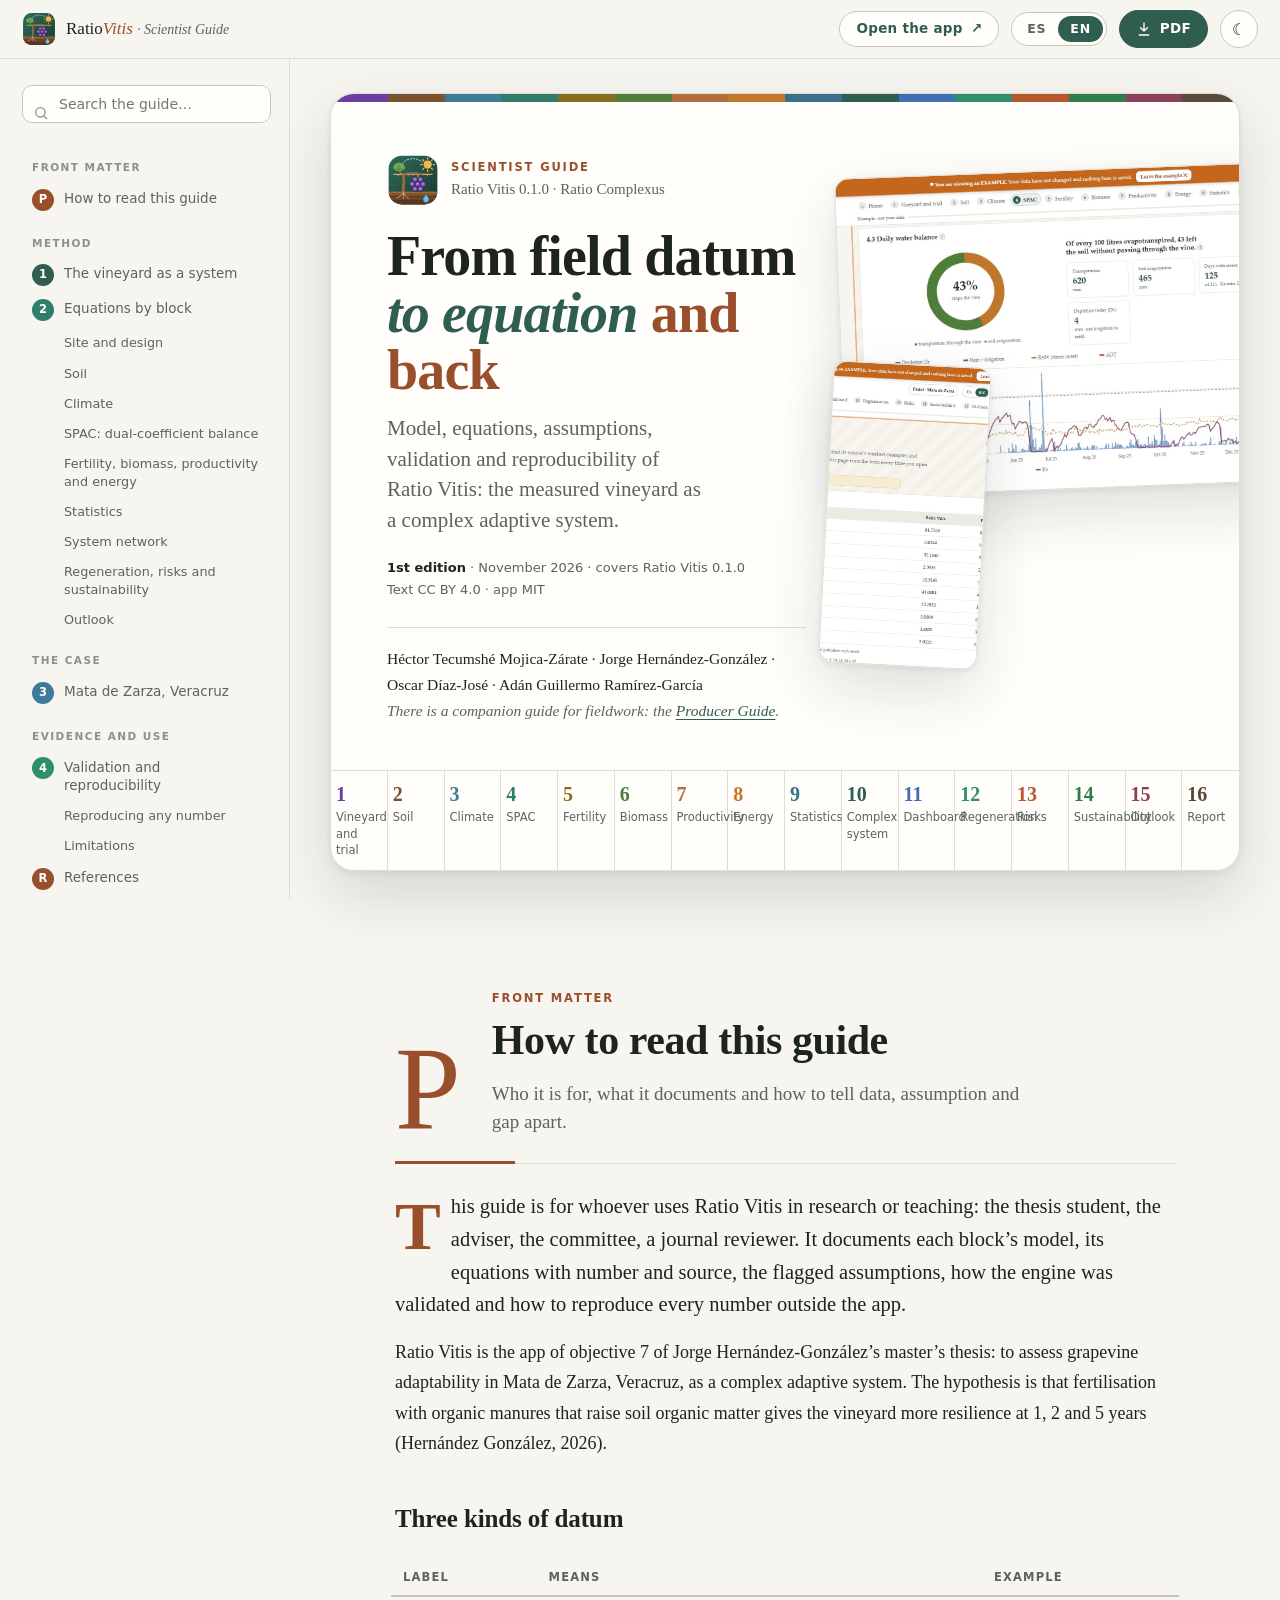
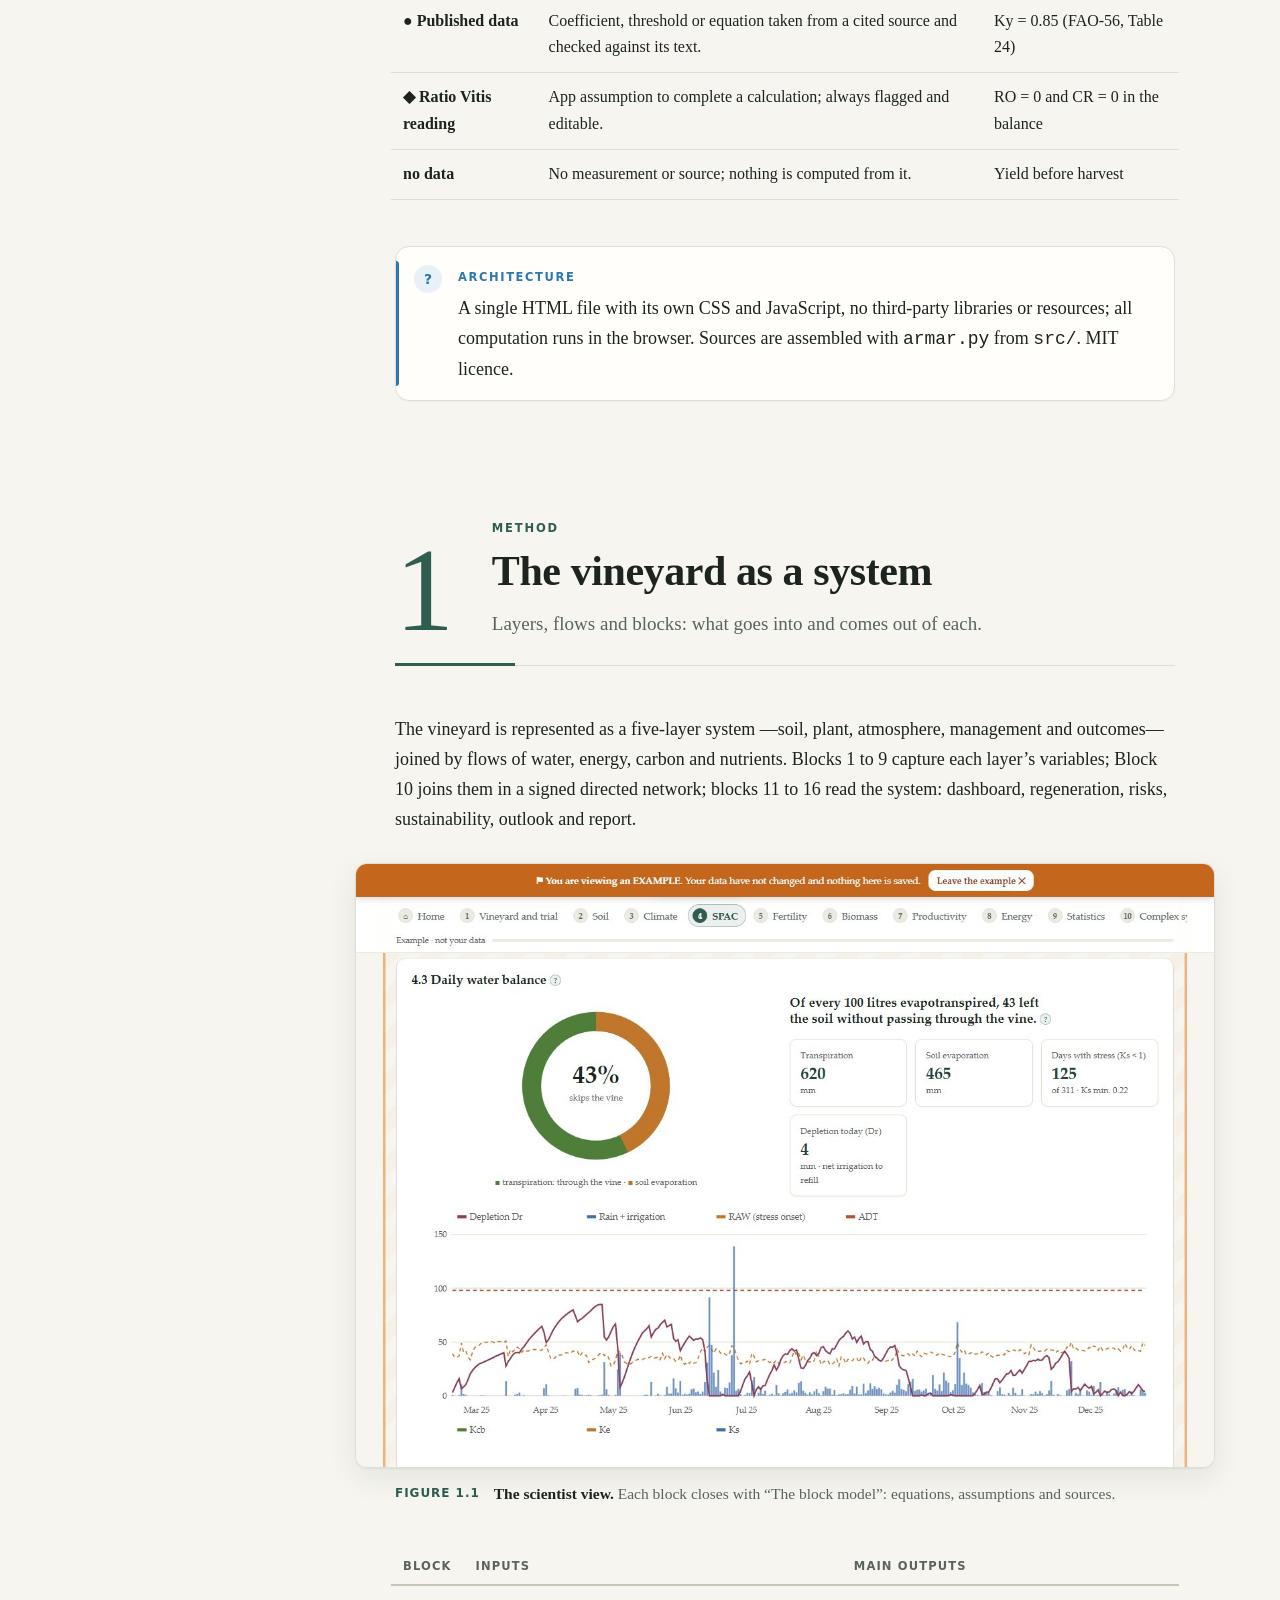
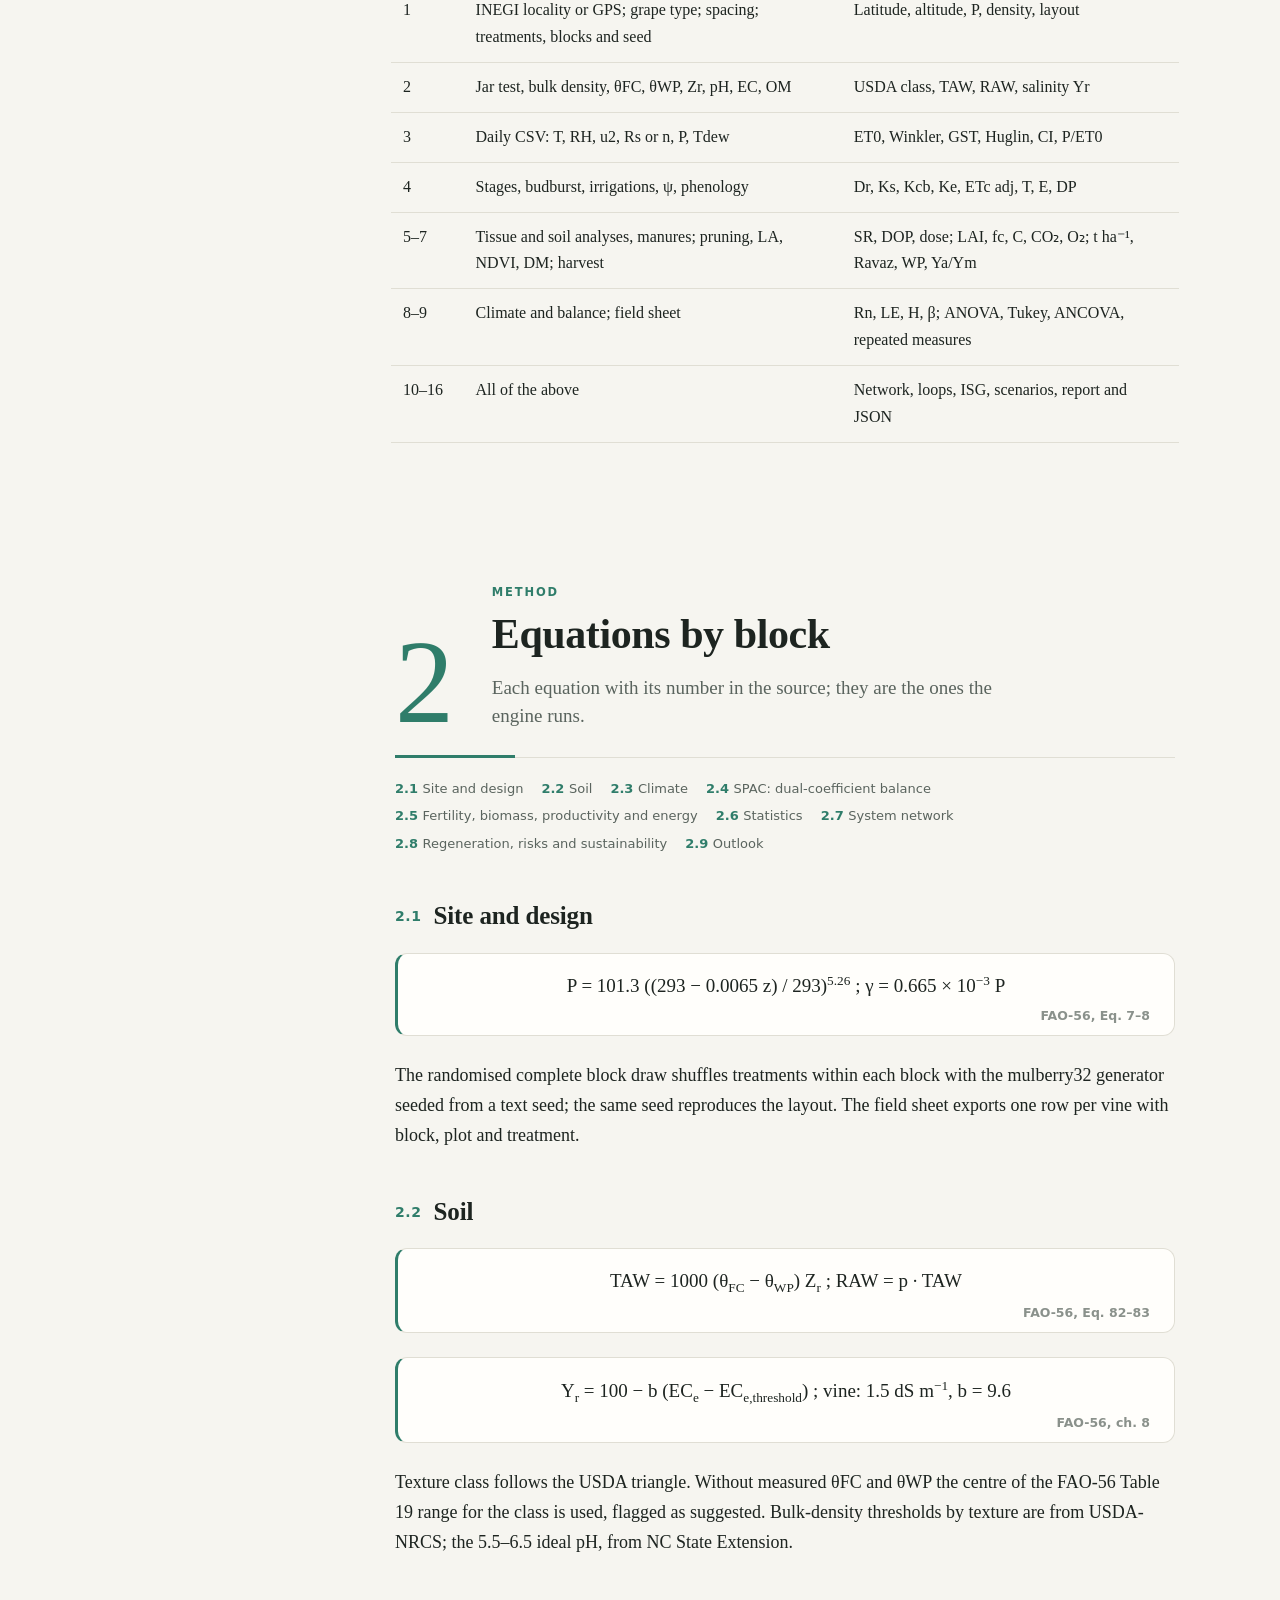
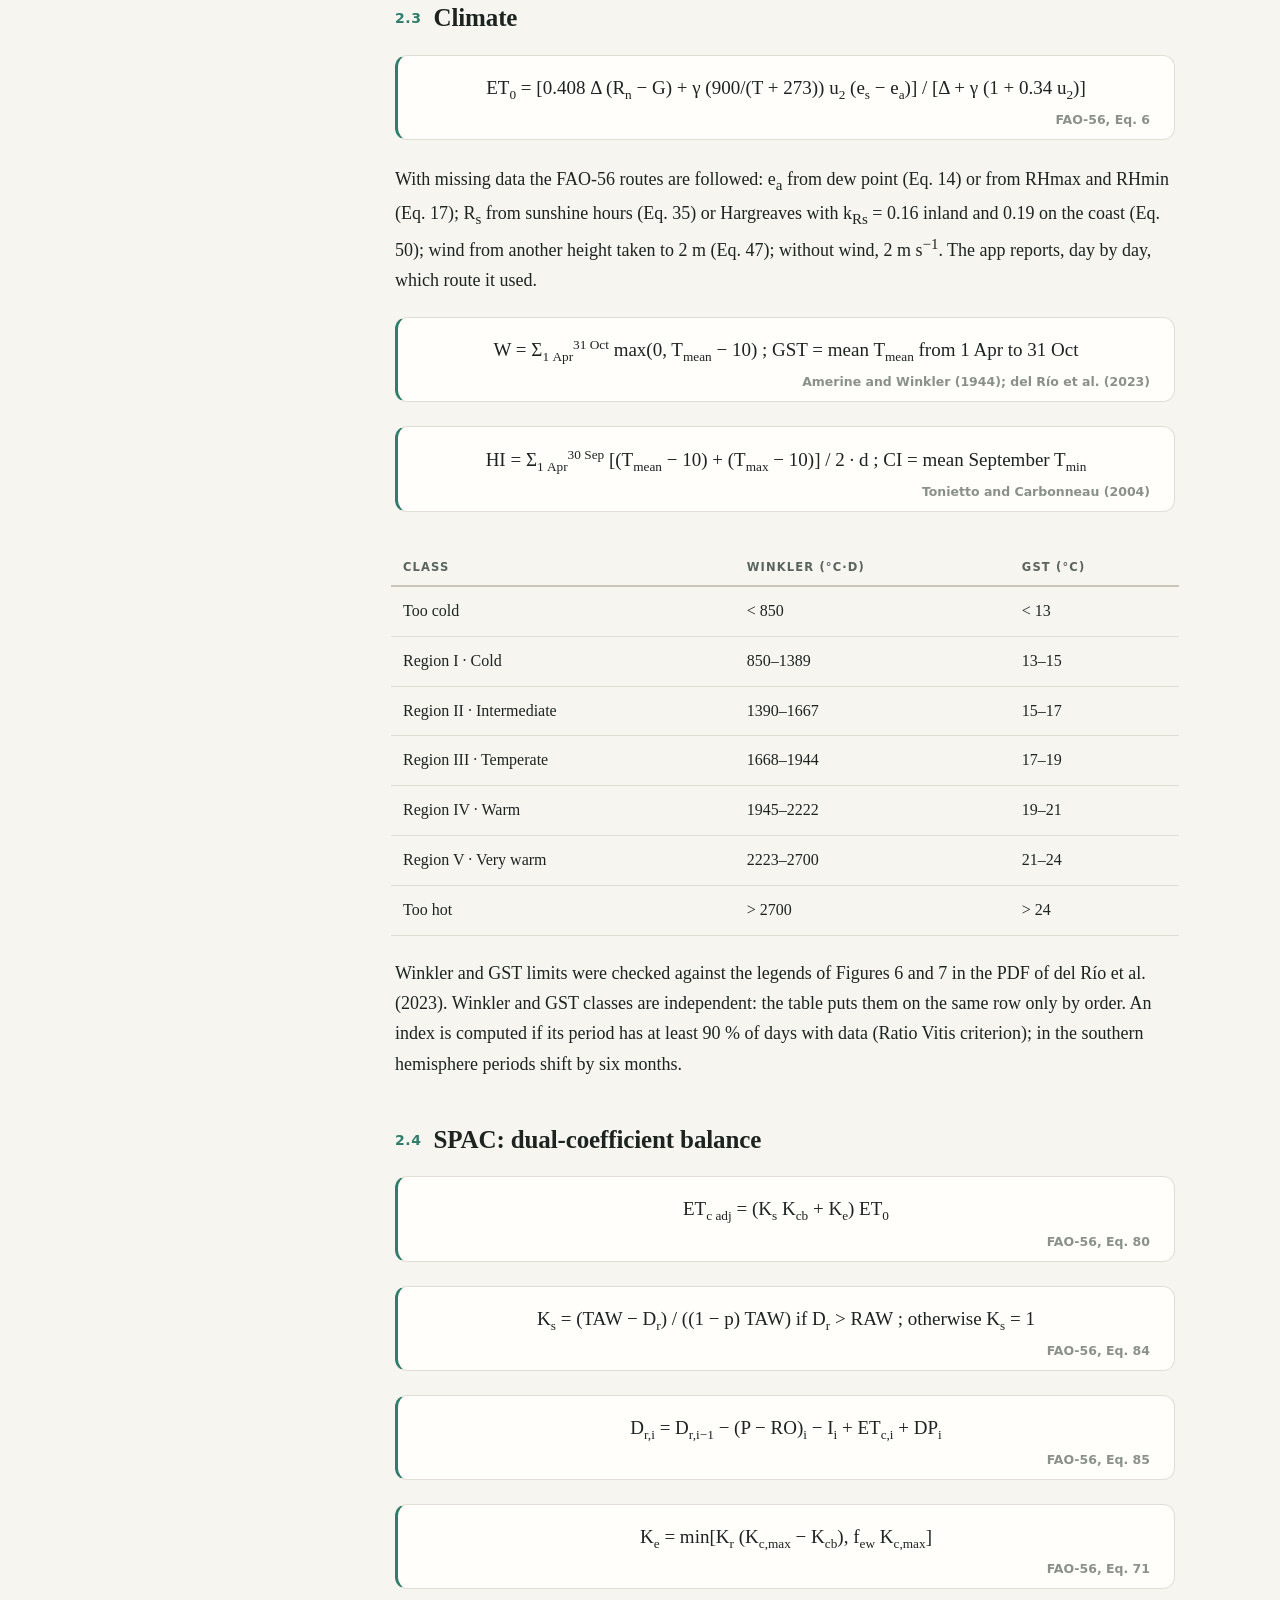
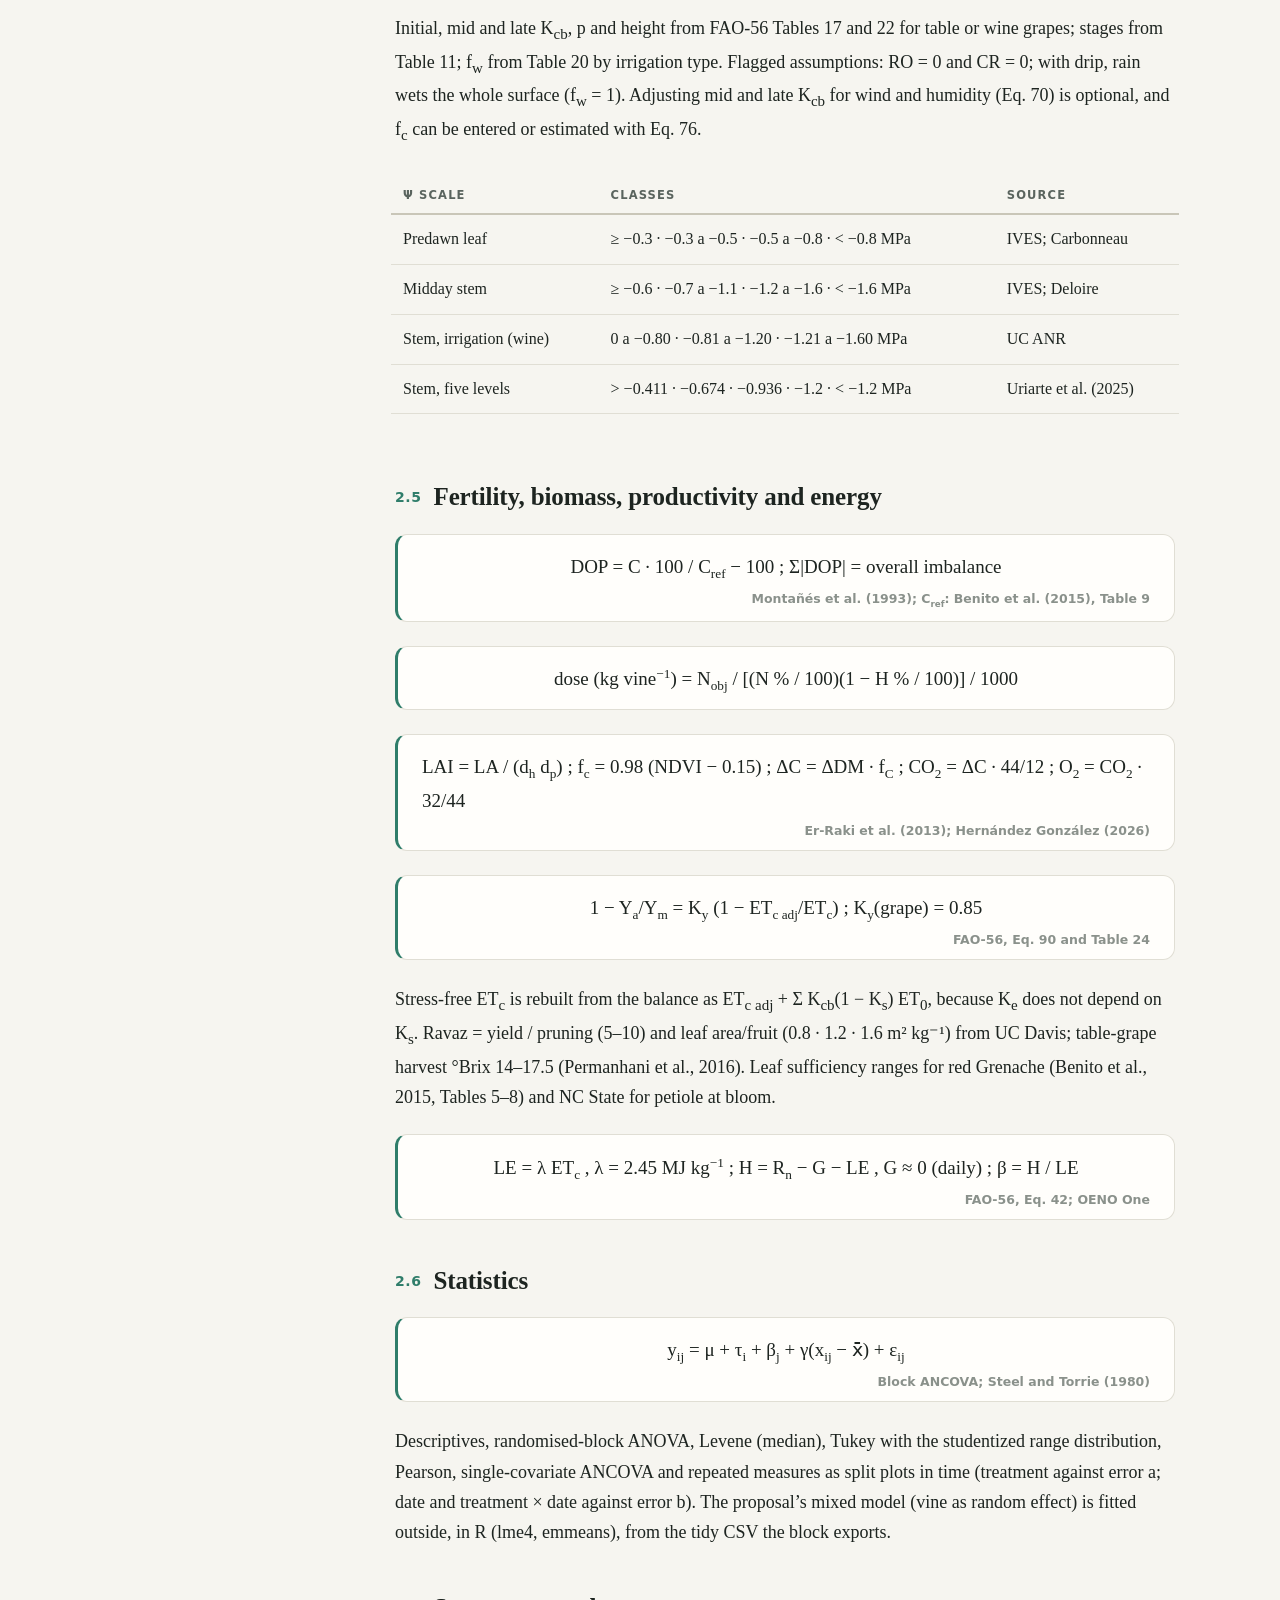
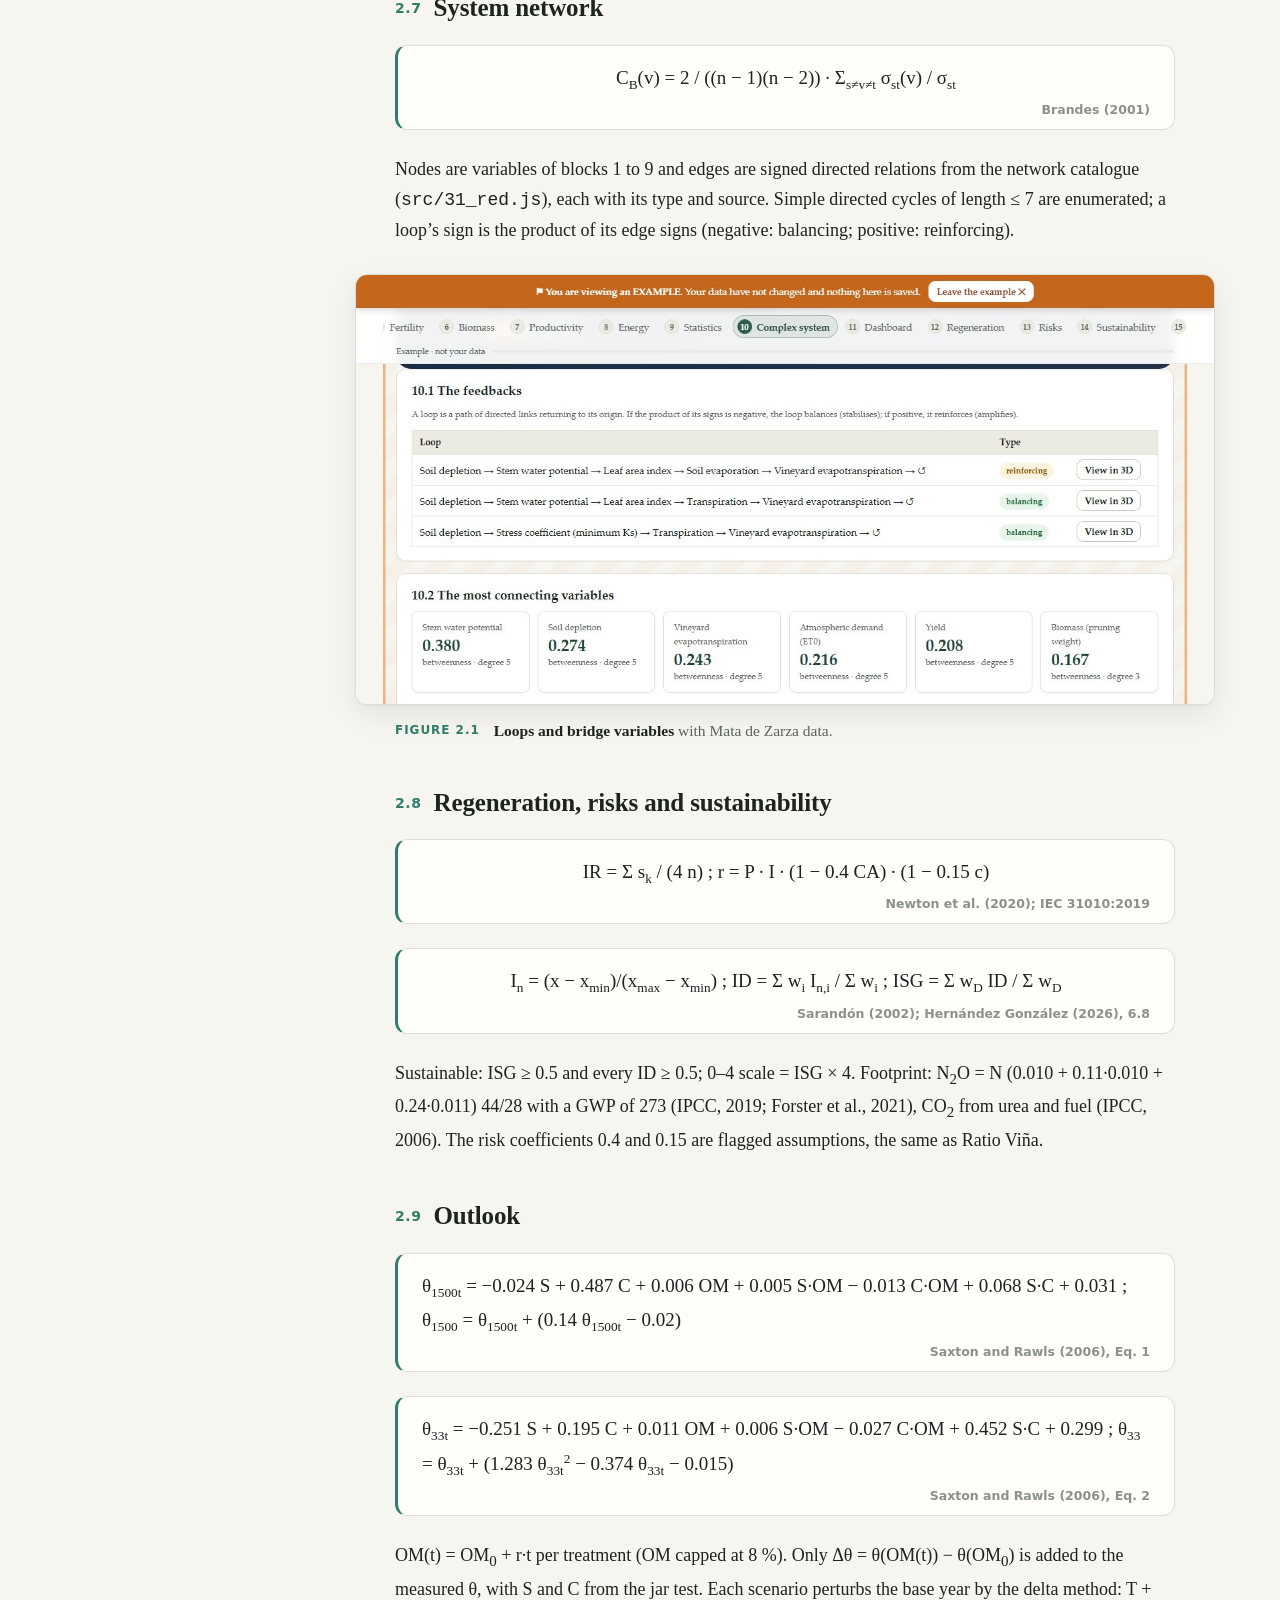
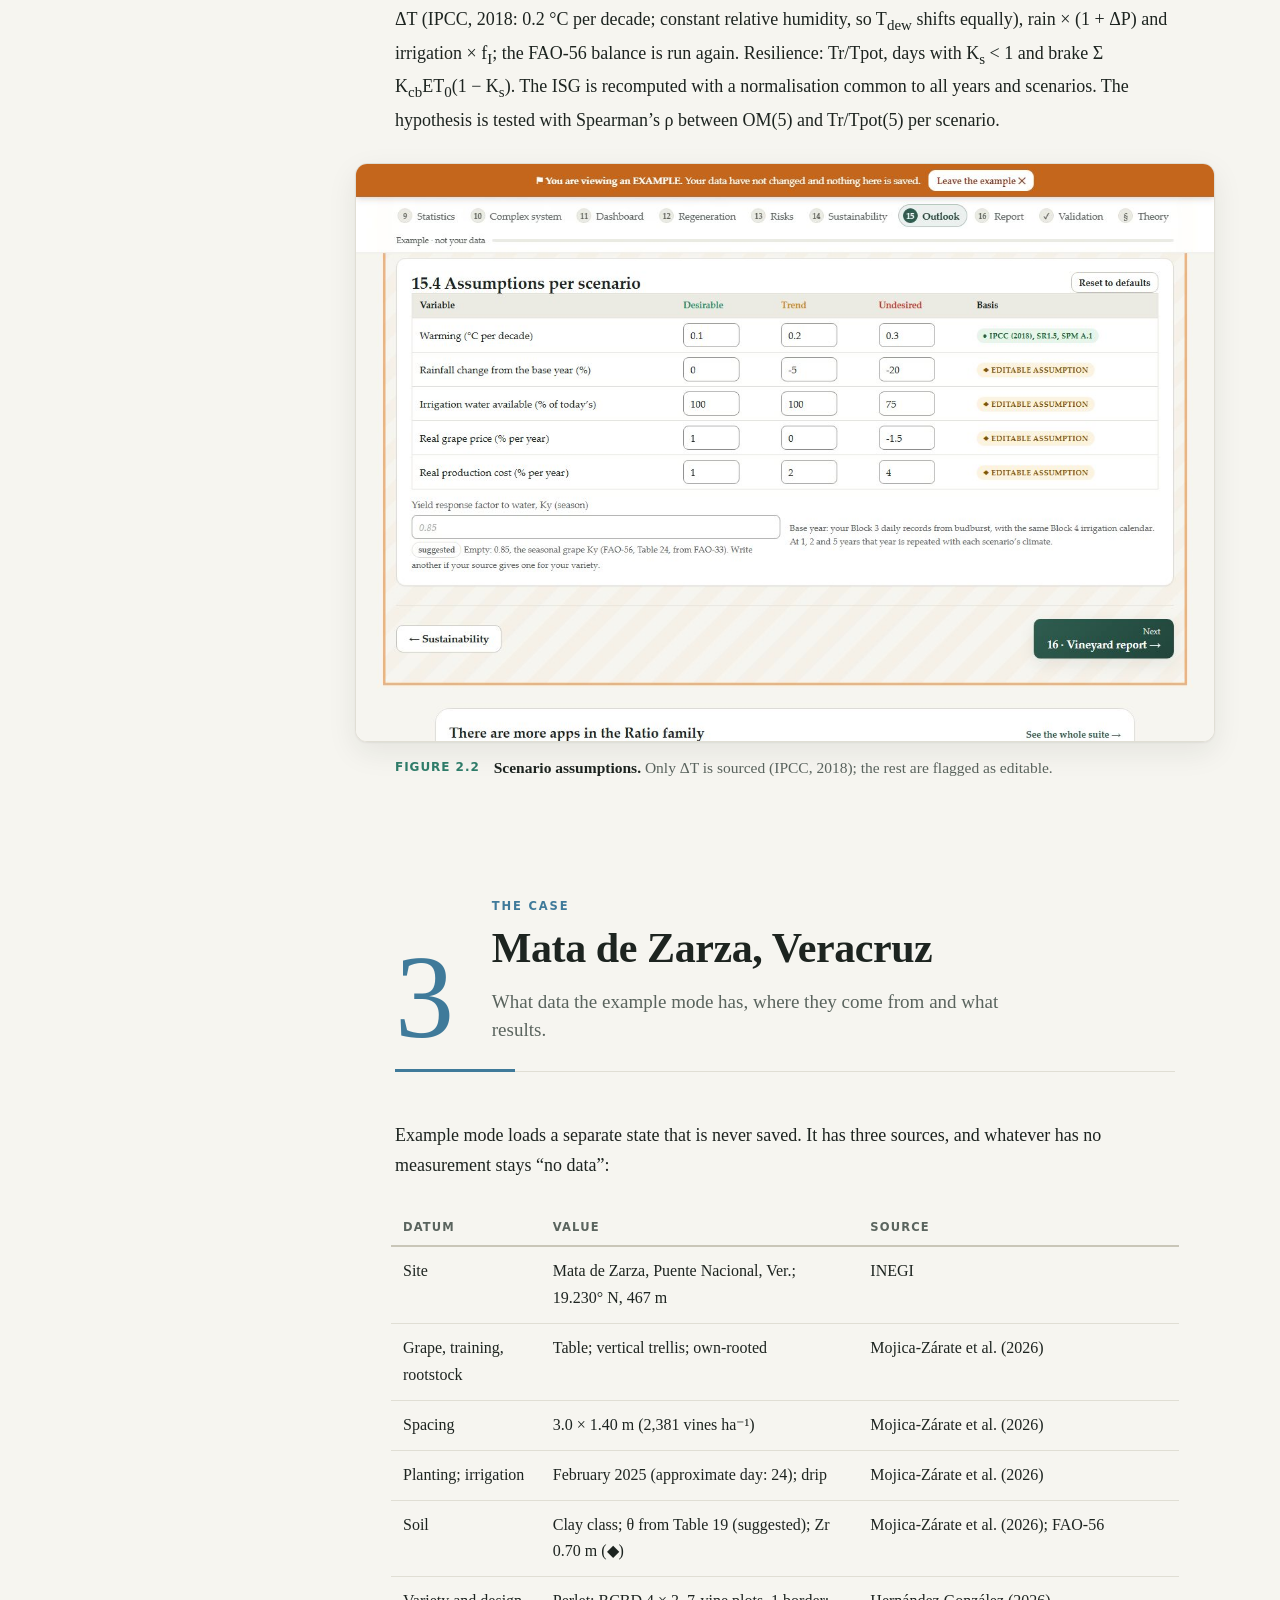
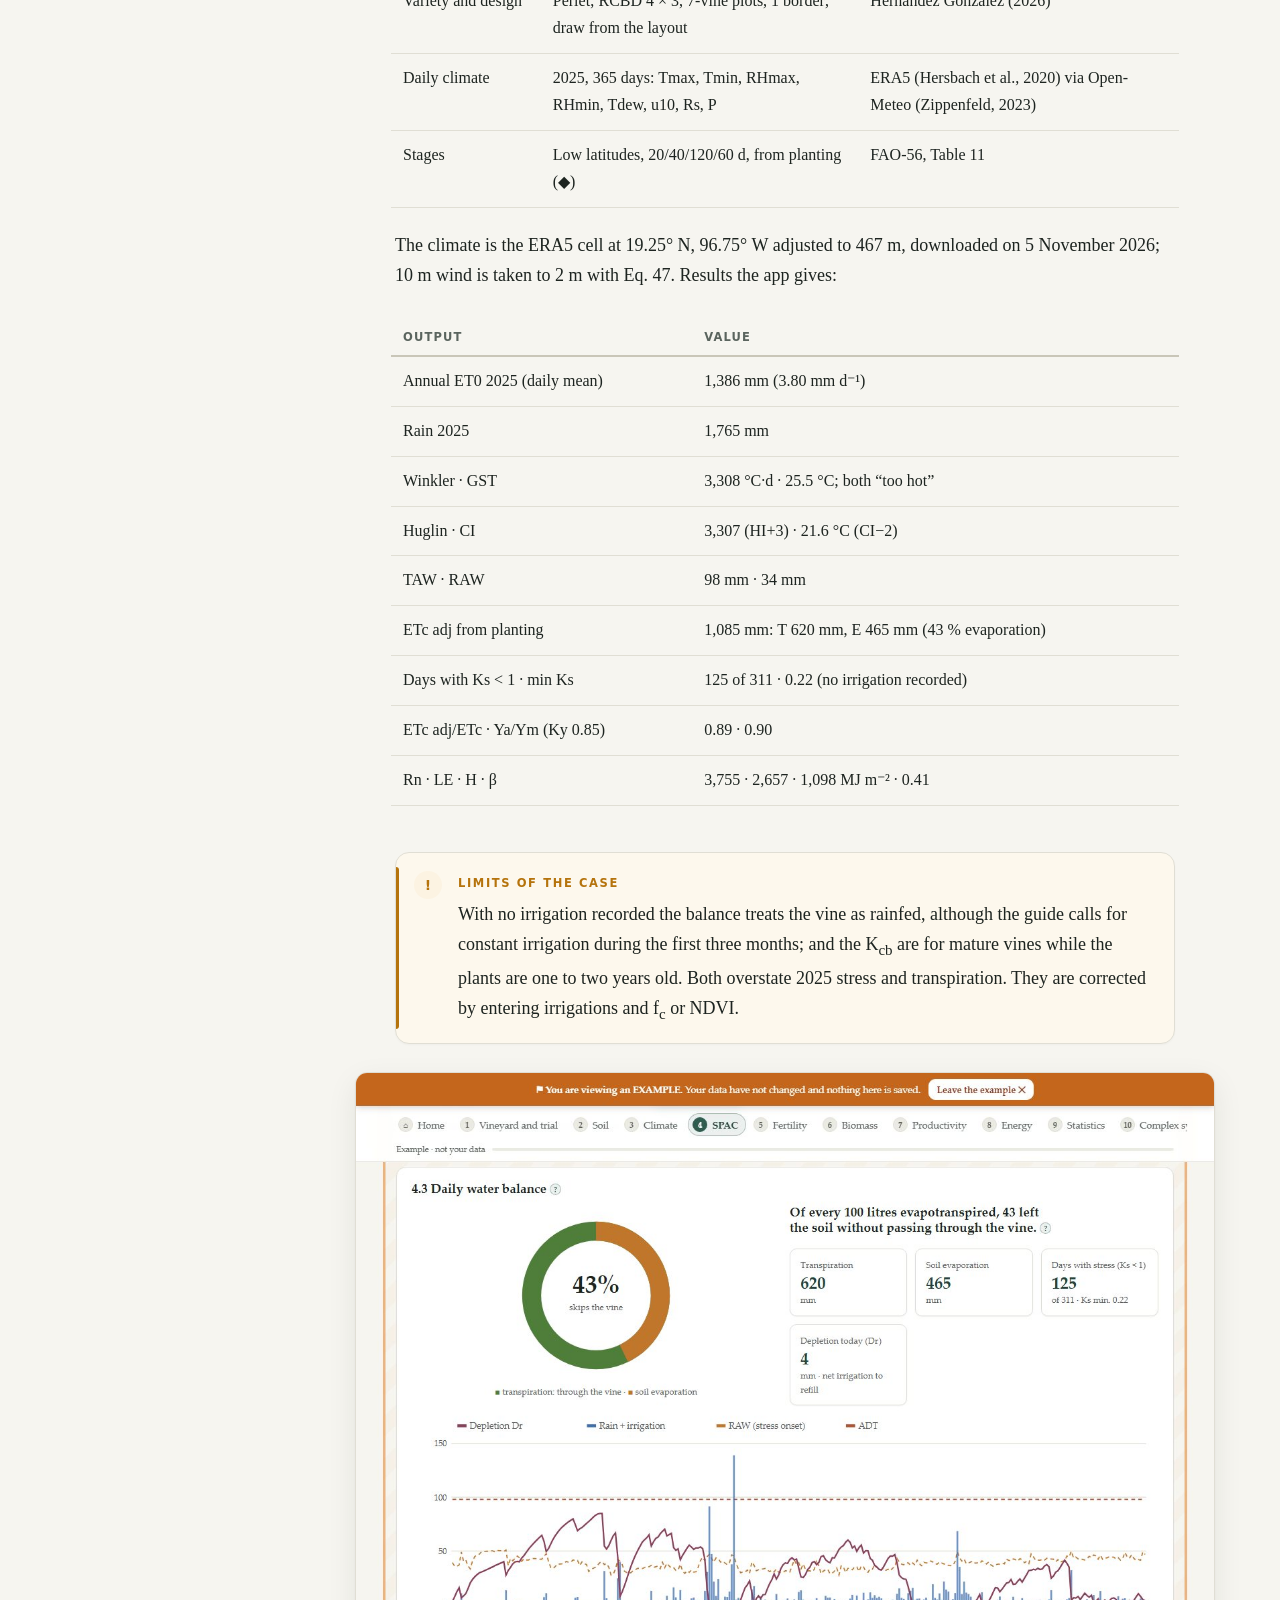
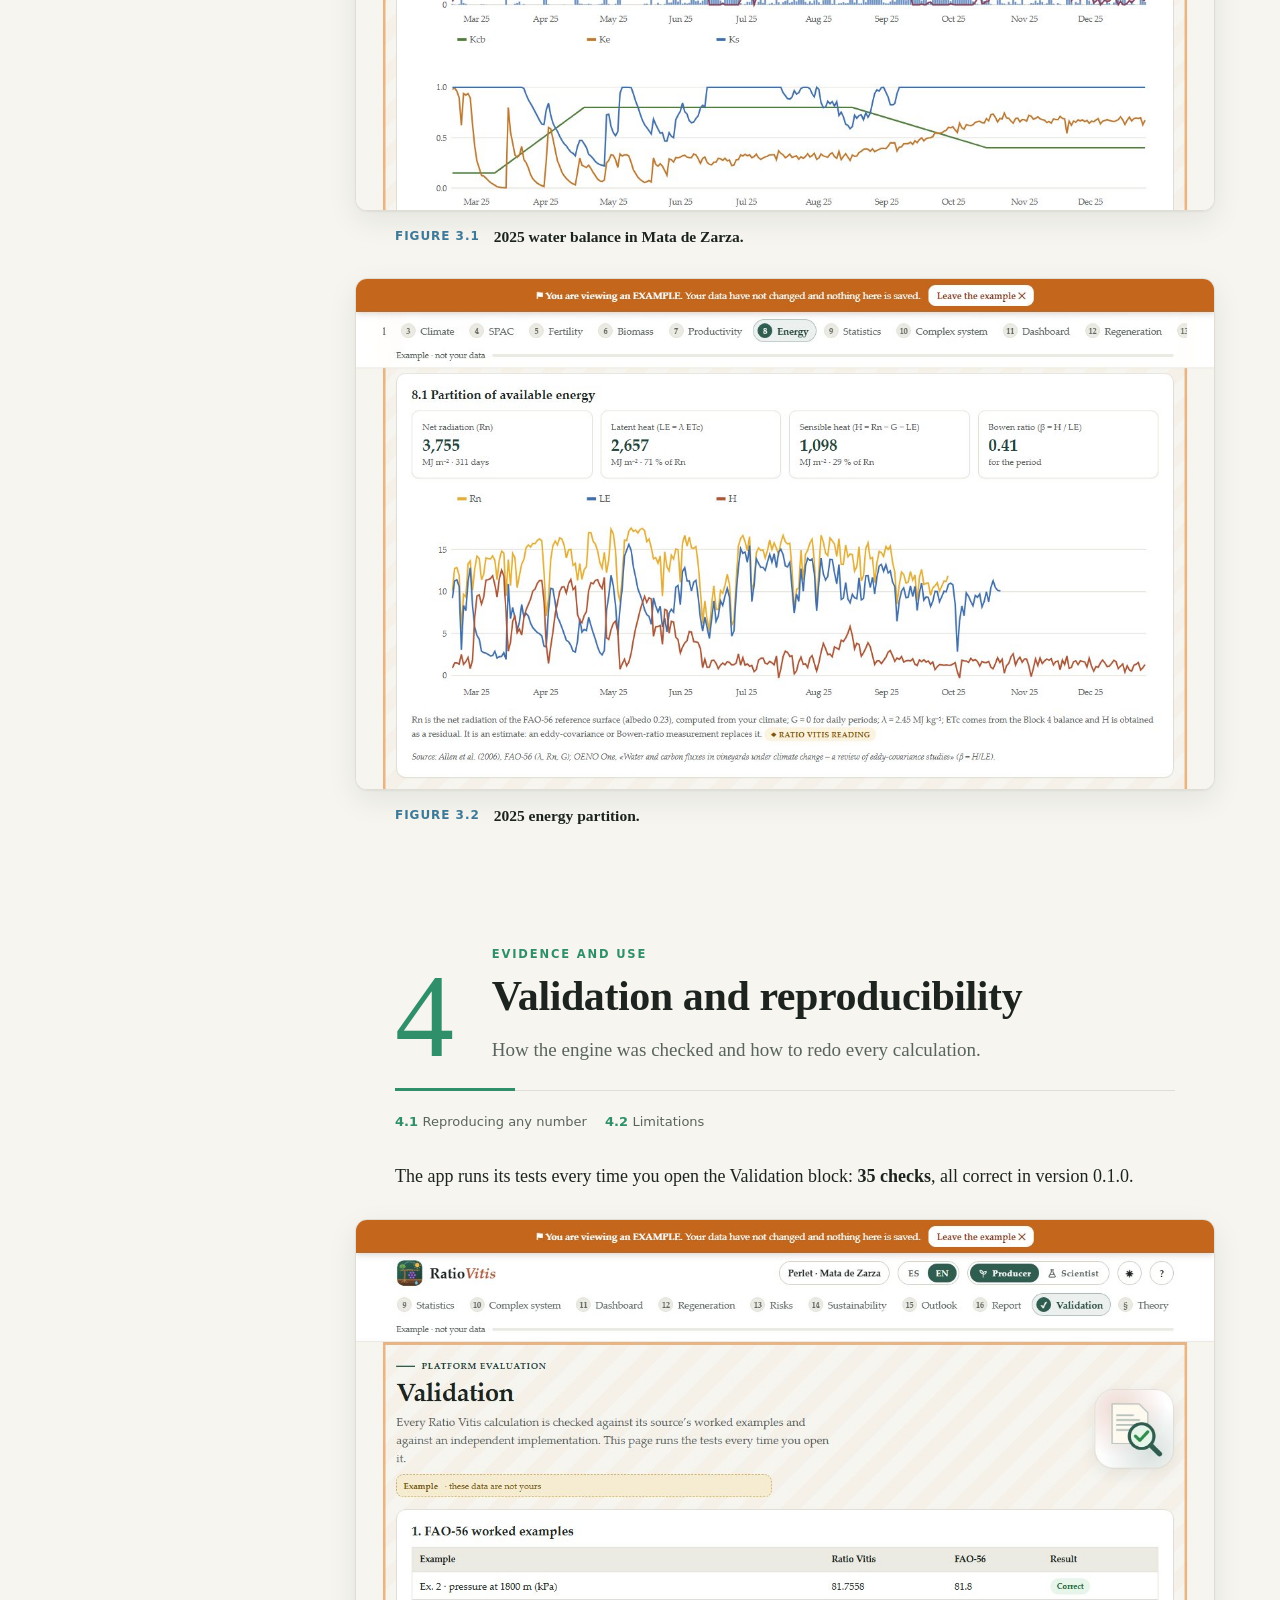
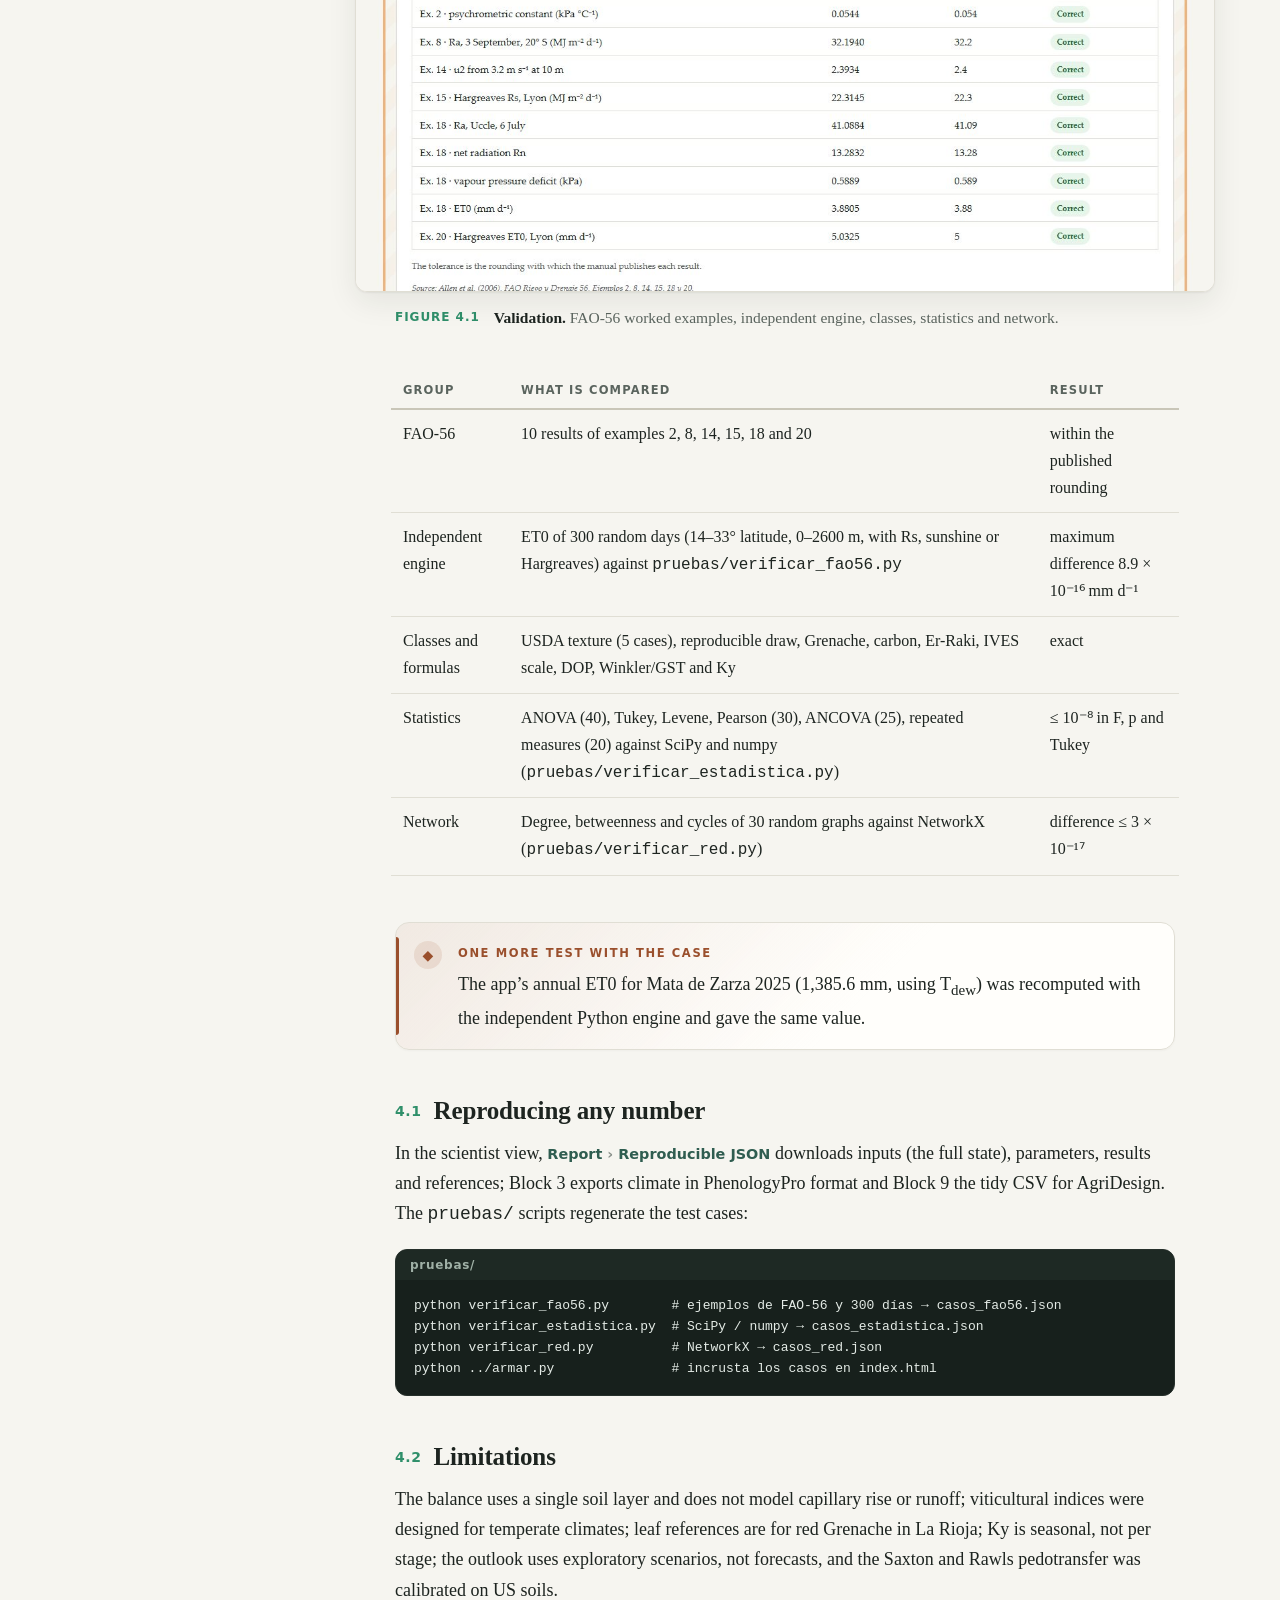
==== commit edb723b5: "Instructivos: ecuaciones bilingües con la fuente debajo, ficha compacta y los cuatro PDF (ES/EN) Co-" ====
--- a/instructivo-cientifico.html
+++ b/instructivo-cientifico.html
@@ -398,8 +398,8 @@
 figure.svgfig{padding:18px 18px 4px}
 figure.svgfig svg{display:block;width:100%;height:auto;font-family:var(--sans)}
 figure.svgfig svg text:not([fill]){fill:var(--text)}
-.eq{position:relative;display:flex;align-items:center;justify-content:center;gap:20px;margin:22px 0 24px;padding:18px 64px 18px 24px;background:var(--paper);border:1px solid var(--line);border-left:3px solid var(--c,var(--pri));border-radius:12px;font-size:19px;overflow-x:auto}
-.eq .no{position:absolute;right:18px;top:50%;transform:translateY(-50%);font:600 13px var(--sans);color:var(--faint);white-space:nowrap}
+.eq{position:relative;display:flex;flex-direction:column;align-items:center;justify-content:center;gap:6px;margin:22px 0 24px;padding:16px 24px 12px;background:var(--paper);border:1px solid var(--line);border-left:3px solid var(--c,var(--pri));border-radius:12px;font-size:19px;overflow-x:auto}
+.eq .no{align-self:flex-end;font:600 12.5px var(--sans);color:var(--faint);text-align:right}
 .eq sub,.eq sup{font-size:.7em}
 .where{font-size:16px;color:var(--muted);margin:-8px 0 22px}
 .legal{font-size:14.5px;line-height:1.6;color:var(--muted)}
@@ -411,7 +411,7 @@
 .code .bar{padding:8px 14px;background:#1e2924;font:600 12px var(--sans);color:#9fb0a6;letter-spacing:.06em}
 .code pre{margin:0;padding:16px 18px;overflow-x:auto;font-size:13px;line-height:1.6;white-space:pre-wrap}
 table.hoja td{height:34px;border:1px solid var(--line)}
-@media print{.eq{break-inside:avoid}.code{break-inside:avoid}table.hoja td{height:9mm}}
+@media print{.eq{break-inside:avoid}.code{break-inside:avoid}table.hoja td{height:9mm}#creditos .legal{font-size:10pt;line-height:1.4}#creditos .legal p{margin:3px 0}#creditos h3{margin-top:14px}#creditos .qrbox svg{width:110px;height:110px}}
 
 </style>
 </head>
@@ -505,56 +505,56 @@
     <span class="rule"></span></div>
   <nav class="inchap"></nav>
 <h3 id="m-sitio" data-n="2.1"><span lang="es">Sitio y diseño</span><span lang="en">Site and design</span></h3>
-<div class="eq"><span>P = 101.3 ((293 − 0.0065 z) / 293)<sup>5.26</sup> ; γ = 0.665 × 10<sup>−3</sup> P</span><span class="no">FAO-56, Ec. 7–8</span></div>
+<div class="eq"><span><span lang="es">P = 101.3 ((293 − 0.0065 z) / 293)<sup>5.26</sup> ; γ = 0.665 × 10<sup>−3</sup> P</span><span lang="en">P = 101.3 ((293 − 0.0065 z) / 293)<sup>5.26</sup> ; γ = 0.665 × 10<sup>−3</sup> P</span></span><span class="no"><span lang="es">FAO-56, Ec. 7–8</span><span lang="en">FAO-56, Eq. 7–8</span></span></div>
 <p lang="es">El sorteo de bloques completos al azar baraja los tratamientos dentro de cada bloque con el generador mulberry32 inicializado por una semilla de texto; la misma semilla reproduce el croquis. La plantilla de campo exporta una fila por planta con bloque, parcela y tratamiento.</p>
 <p lang="en">The randomised complete block draw shuffles treatments within each block with the mulberry32 generator seeded from a text seed; the same seed reproduces the layout. The field sheet exports one row per vine with block, plot and treatment.</p>
 <h3 id="m-suelo" data-n="2.2"><span lang="es">Suelo</span><span lang="en">Soil</span></h3>
-<div class="eq"><span>ADT = 1000 (θ<sub>CC</sub> − θ<sub>PMP</sub>) Z<sub>r</sub> ; AFA = p · ADT</span><span class="no">FAO-56, Ec. 82–83</span></div>
-<div class="eq"><span>Y<sub>r</sub> = 100 − b (CE<sub>e</sub> − CE<sub>e,umbral</sub>) ; vid: 1.5 dS m<sup>−1</sup>, b = 9.6</span><span class="no">FAO-56, cap. 8</span></div>
+<div class="eq"><span><span lang="es">ADT = 1000 (θ<sub>CC</sub> − θ<sub>PMP</sub>) Z<sub>r</sub> ; AFA = p · ADT</span><span lang="en">TAW = 1000 (θ<sub>FC</sub> − θ<sub>WP</sub>) Z<sub>r</sub> ; RAW = p · TAW</span></span><span class="no"><span lang="es">FAO-56, Ec. 82–83</span><span lang="en">FAO-56, Eq. 82–83</span></span></div>
+<div class="eq"><span><span lang="es">Y<sub>r</sub> = 100 − b (CE<sub>e</sub> − CE<sub>e,umbral</sub>) ; vid: 1.5 dS m<sup>−1</sup>, b = 9.6</span><span lang="en">Y<sub>r</sub> = 100 − b (EC<sub>e</sub> − EC<sub>e,threshold</sub>) ; vine: 1.5 dS m<sup>−1</sup>, b = 9.6</span></span><span class="no"><span lang="es">FAO-56, cap. 8</span><span lang="en">FAO-56, ch. 8</span></span></div>
 <p lang="es">La clase textural sigue el triángulo del USDA. Sin θCC y θPMP medidas se usa el centro del rango del Cuadro 19 de FAO-56 para la clase, marcado como sugerido. Los umbrales de densidad aparente por textura son de USDA-NRCS; el pH ideal de 5.5–6.5, de NC State Extension.</p>
 <p lang="en">Texture class follows the USDA triangle. Without measured θFC and θWP the centre of the FAO-56 Table 19 range for the class is used, flagged as suggested. Bulk-density thresholds by texture are from USDA-NRCS; the 5.5–6.5 ideal pH, from NC State Extension.</p>
 <h3 id="m-clima" data-n="2.3"><span lang="es">Clima</span><span lang="en">Climate</span></h3>
-<div class="eq"><span>ET<sub>0</sub> = [0.408 Δ (R<sub>n</sub> − G) + γ (900/(T + 273)) u<sub>2</sub> (e<sub>s</sub> − e<sub>a</sub>)] / [Δ + γ (1 + 0.34 u<sub>2</sub>)]</span><span class="no">FAO-56, Ec. 6</span></div>
+<div class="eq"><span><span lang="es">ET<sub>0</sub> = [0.408 Δ (R<sub>n</sub> − G) + γ (900/(T + 273)) u<sub>2</sub> (e<sub>s</sub> − e<sub>a</sub>)] / [Δ + γ (1 + 0.34 u<sub>2</sub>)]</span><span lang="en">ET<sub>0</sub> = [0.408 Δ (R<sub>n</sub> − G) + γ (900/(T + 273)) u<sub>2</sub> (e<sub>s</sub> − e<sub>a</sub>)] / [Δ + γ (1 + 0.34 u<sub>2</sub>)]</span></span><span class="no"><span lang="es">FAO-56, Ec. 6</span><span lang="en">FAO-56, Eq. 6</span></span></div>
 <p lang="es">Con datos faltantes se siguen las rutas de FAO-56: e<sub>a</sub> del punto de rocío (Ec. 14) o de HRmáx y HRmín (Ec. 17); R<sub>s</sub> de horas de sol (Ec. 35) o de Hargreaves con k<sub>Rs</sub> = 0.16 en el interior y 0.19 en la costa (Ec. 50); viento de otra altura llevado a 2 m (Ec. 47); sin viento, 2 m s<sup>−1</sup>. La app dice, día por día, qué ruta usó.</p>
 <p lang="en">With missing data the FAO-56 routes are followed: e<sub>a</sub> from dew point (Eq. 14) or from RHmax and RHmin (Eq. 17); R<sub>s</sub> from sunshine hours (Eq. 35) or Hargreaves with k<sub>Rs</sub> = 0.16 inland and 0.19 on the coast (Eq. 50); wind from another height taken to 2 m (Eq. 47); without wind, 2 m s<sup>−1</sup>. The app reports, day by day, which route it used.</p>
-<div class="eq"><span>W = Σ<sub>1 abr</sub><sup>31 oct</sup> max(0, T<sub>med</sub> − 10) ; GST = media de T<sub>med</sub> del 1 abr al 31 oct</span><span class="no">Amerine y Winkler (1944); del Río et al. (2023)</span></div>
-<div class="eq"><span>HI = Σ<sub>1 abr</sub><sup>30 sep</sup> [(T<sub>med</sub> − 10) + (T<sub>máx</sub> − 10)] / 2 · d ; CI = T<sub>mín</sub> media de septiembre</span><span class="no">Tonietto y Carbonneau (2004)</span></div>
+<div class="eq"><span><span lang="es">W = Σ<sub>1 abr</sub><sup>31 oct</sup> max(0, T<sub>med</sub> − 10) ; GST = media de T<sub>med</sub> del 1 abr al 31 oct</span><span lang="en">W = Σ<sub>1 Apr</sub><sup>31 Oct</sup> max(0, T<sub>mean</sub> − 10) ; GST = mean T<sub>mean</sub> from 1 Apr to 31 Oct</span></span><span class="no"><span lang="es">Amerine y Winkler (1944); del Río et al. (2023)</span><span lang="en">Amerine and Winkler (1944); del Río et al. (2023)</span></span></div>
+<div class="eq"><span><span lang="es">HI = Σ<sub>1 abr</sub><sup>30 sep</sup> [(T<sub>med</sub> − 10) + (T<sub>máx</sub> − 10)] / 2 · d ; CI = T<sub>mín</sub> media de septiembre</span><span lang="en">HI = Σ<sub>1 Apr</sub><sup>30 Sep</sup> [(T<sub>mean</sub> − 10) + (T<sub>max</sub> − 10)] / 2 · d ; CI = mean September T<sub>min</sub></span></span><span class="no"><span lang="es">Tonietto y Carbonneau (2004)</span><span lang="en">Tonietto and Carbonneau (2004)</span></span></div>
 <div class="tbl"><table class=""><thead><tr><th><span lang="es">Clase</span><span lang="en">Class</span></th><th><span lang="es">Winkler (°C·d)</span><span lang="en">Winkler (°C·d)</span></th><th><span lang="es">GST (°C)</span><span lang="en">GST (°C)</span></th></tr></thead><tbody><tr><td><span lang="es">Demasiado frío</span><span lang="en">Too cold</span></td><td>&lt; 850</td><td>&lt; 13</td></tr><tr><td><span lang="es">Región I · Frío</span><span lang="en">Region I · Cold</span></td><td>850–1389</td><td>13–15</td></tr><tr><td><span lang="es">Región II · Intermedio</span><span lang="en">Region II · Intermediate</span></td><td>1390–1667</td><td>15–17</td></tr><tr><td><span lang="es">Región III · Templado</span><span lang="en">Region III · Temperate</span></td><td>1668–1944</td><td>17–19</td></tr><tr><td><span lang="es">Región IV · Cálido</span><span lang="en">Region IV · Warm</span></td><td>1945–2222</td><td>19–21</td></tr><tr><td><span lang="es">Región V · Muy cálido</span><span lang="en">Region V · Very warm</span></td><td>2223–2700</td><td>21–24</td></tr><tr><td><span lang="es">Demasiado cálido</span><span lang="en">Too hot</span></td><td>&gt; 2700</td><td>&gt; 24</td></tr></tbody></table></div>
 <p lang="es">Los límites de Winkler y GST se cotejaron con las leyendas de las Figuras 6 y 7 del PDF de del Río et al. (2023). Cada clase de Winkler y de GST es independiente: la tabla las pone en la misma fila solo por orden. Un índice se calcula si su periodo tiene al menos 90 % de días con dato (criterio de Ratio Vitis); en el hemisferio sur los periodos se desplazan seis meses.</p>
 <p lang="en">Winkler and GST limits were checked against the legends of Figures 6 and 7 in the PDF of del Río et al. (2023). Winkler and GST classes are independent: the table puts them on the same row only by order. An index is computed if its period has at least 90 % of days with data (Ratio Vitis criterion); in the southern hemisphere periods shift by six months.</p>
 <h3 id="m-raspa" data-n="2.4"><span lang="es">RASPA: balance con coeficiente dual</span><span lang="en">SPAC: dual-coefficient balance</span></h3>
-<div class="eq"><span>ET<sub>c aj</sub> = (K<sub>s</sub> K<sub>cb</sub> + K<sub>e</sub>) ET<sub>0</sub></span><span class="no">FAO-56, Ec. 80</span></div>
-<div class="eq"><span>K<sub>s</sub> = (ADT − D<sub>r</sub>) / ((1 − p) ADT) si D<sub>r</sub> &gt; AFA ; si no, K<sub>s</sub> = 1</span><span class="no">FAO-56, Ec. 84</span></div>
-<div class="eq"><span>D<sub>r,i</sub> = D<sub>r,i−1</sub> − (P − RO)<sub>i</sub> − I<sub>i</sub> + ET<sub>c,i</sub> + DP<sub>i</sub></span><span class="no">FAO-56, Ec. 85</span></div>
-<div class="eq"><span>K<sub>e</sub> = min[K<sub>r</sub> (K<sub>c,máx</sub> − K<sub>cb</sub>), f<sub>ew</sub> K<sub>c,máx</sub>]</span><span class="no">FAO-56, Ec. 71</span></div>
+<div class="eq"><span><span lang="es">ET<sub>c aj</sub> = (K<sub>s</sub> K<sub>cb</sub> + K<sub>e</sub>) ET<sub>0</sub></span><span lang="en">ET<sub>c adj</sub> = (K<sub>s</sub> K<sub>cb</sub> + K<sub>e</sub>) ET<sub>0</sub></span></span><span class="no"><span lang="es">FAO-56, Ec. 80</span><span lang="en">FAO-56, Eq. 80</span></span></div>
+<div class="eq"><span><span lang="es">K<sub>s</sub> = (ADT − D<sub>r</sub>) / ((1 − p) ADT) si D<sub>r</sub> &gt; AFA ; si no, K<sub>s</sub> = 1</span><span lang="en">K<sub>s</sub> = (TAW − D<sub>r</sub>) / ((1 − p) TAW) if D<sub>r</sub> &gt; RAW ; otherwise K<sub>s</sub> = 1</span></span><span class="no"><span lang="es">FAO-56, Ec. 84</span><span lang="en">FAO-56, Eq. 84</span></span></div>
+<div class="eq"><span><span lang="es">D<sub>r,i</sub> = D<sub>r,i−1</sub> − (P − RO)<sub>i</sub> − I<sub>i</sub> + ET<sub>c,i</sub> + DP<sub>i</sub></span><span lang="en">D<sub>r,i</sub> = D<sub>r,i−1</sub> − (P − RO)<sub>i</sub> − I<sub>i</sub> + ET<sub>c,i</sub> + DP<sub>i</sub></span></span><span class="no"><span lang="es">FAO-56, Ec. 85</span><span lang="en">FAO-56, Eq. 85</span></span></div>
+<div class="eq"><span><span lang="es">K<sub>e</sub> = min[K<sub>r</sub> (K<sub>c,máx</sub> − K<sub>cb</sub>), f<sub>ew</sub> K<sub>c,máx</sub>]</span><span lang="en">K<sub>e</sub> = min[K<sub>r</sub> (K<sub>c,max</sub> − K<sub>cb</sub>), f<sub>ew</sub> K<sub>c,max</sub>]</span></span><span class="no"><span lang="es">FAO-56, Ec. 71</span><span lang="en">FAO-56, Eq. 71</span></span></div>
 <p lang="es">K<sub>cb</sub> inicial, medio y final, p y altura del Cuadro 17 y 22 de FAO-56 para uva de mesa o de vino; etapas del Cuadro 11; f<sub>w</sub> del Cuadro 20 según el riego. Supuestos marcados: RO = 0 y CR = 0; con goteo, la lluvia moja toda la superficie (f<sub>w</sub> = 1). El ajuste de K<sub>cb</sub> medio y final por viento y humedad (Ec. 70) es opcional, y f<sub>c</sub> puede escribirse o estimarse con la Ec. 76.</p>
 <p lang="en">Initial, mid and late K<sub>cb</sub>, p and height from FAO-56 Tables 17 and 22 for table or wine grapes; stages from Table 11; f<sub>w</sub> from Table 20 by irrigation type. Flagged assumptions: RO = 0 and CR = 0; with drip, rain wets the whole surface (f<sub>w</sub> = 1). Adjusting mid and late K<sub>cb</sub> for wind and humidity (Eq. 70) is optional, and f<sub>c</sub> can be entered or estimated with Eq. 76.</p>
 <div class="tbl"><table class=""><thead><tr><th><span lang="es">Escala de ψ</span><span lang="en">ψ scale</span></th><th><span lang="es">Clases</span><span lang="en">Classes</span></th><th><span lang="es">Fuente</span><span lang="en">Source</span></th></tr></thead><tbody><tr><td><span lang="es">Hoja al alba</span><span lang="en">Predawn leaf</span></td><td>≥ −0.3 · −0.3 a −0.5 · −0.5 a −0.8 · &lt; −0.8 MPa</td><td>IVES; Carbonneau</td></tr><tr><td><span lang="es">Tallo a mediodía</span><span lang="en">Midday stem</span></td><td>≥ −0.6 · −0.7 a −1.1 · −1.2 a −1.6 · &lt; −1.6 MPa</td><td>IVES; Deloire</td></tr><tr><td><span lang="es">Tallo, riego (vino)</span><span lang="en">Stem, irrigation (wine)</span></td><td>0 a −0.80 · −0.81 a −1.20 · −1.21 a −1.60 MPa</td><td>UC ANR</td></tr><tr><td><span lang="es">Tallo, cinco niveles</span><span lang="en">Stem, five levels</span></td><td>&gt; −0.411 · −0.674 · −0.936 · −1.2 · &lt; −1.2 MPa</td><td>Uriarte et al. (2025)</td></tr></tbody></table></div>
 <h3 id="m-campo" data-n="2.5"><span lang="es">Fertilidad, biomasa, productividad y energía</span><span lang="en">Fertility, biomass, productivity and energy</span></h3>
-<div class="eq"><span>DOP = C · 100 / C<sub>ref</sub> − 100 ; Σ|DOP| = desequilibrio global</span><span class="no">Montañés et al. (1993); C<sub>ref</sub>: Benito et al. (2015), Tabla 9</span></div>
-<div class="eq"><span>dosis (kg planta<sup>−1</sup>) = N<sub>obj</sub> / [(N % / 100)(1 − H % / 100)] / 1000</span></div>
-<div class="eq"><span>IAF = AF / (d<sub>h</sub> d<sub>p</sub>) ; f<sub>c</sub> = 0.98 (NDVI − 0.15) ; ΔC = ΔMS · f<sub>C</sub> ; CO<sub>2</sub> = ΔC · 44/12 ; O<sub>2</sub> = CO<sub>2</sub> · 32/44</span><span class="no">Er-Raki et al. (2013); Hernández González (2026)</span></div>
-<div class="eq"><span>1 − Y<sub>a</sub>/Y<sub>m</sub> = K<sub>y</sub> (1 − ET<sub>c aj</sub>/ET<sub>c</sub>) ; K<sub>y</sub>(uva) = 0.85</span><span class="no">FAO-56, Ec. 90 y Cuadro 24</span></div>
+<div class="eq"><span><span lang="es">DOP = C · 100 / C<sub>ref</sub> − 100 ; Σ|DOP| = desequilibrio global</span><span lang="en">DOP = C · 100 / C<sub>ref</sub> − 100 ; Σ|DOP| = overall imbalance</span></span><span class="no"><span lang="es">Montañés et al. (1993); C<sub>ref</sub>: Benito et al. (2015), Tabla 9</span><span lang="en">Montañés et al. (1993); C<sub>ref</sub>: Benito et al. (2015), Table 9</span></span></div>
+<div class="eq"><span><span lang="es">dosis (kg planta<sup>−1</sup>) = N<sub>obj</sub> / [(N % / 100)(1 − H % / 100)] / 1000</span><span lang="en">dose (kg vine<sup>−1</sup>) = N<sub>obj</sub> / [(N % / 100)(1 − H % / 100)] / 1000</span></span></div>
+<div class="eq"><span><span lang="es">IAF = AF / (d<sub>h</sub> d<sub>p</sub>) ; f<sub>c</sub> = 0.98 (NDVI − 0.15) ; ΔC = ΔMS · f<sub>C</sub> ; CO<sub>2</sub> = ΔC · 44/12 ; O<sub>2</sub> = CO<sub>2</sub> · 32/44</span><span lang="en">LAI = LA / (d<sub>h</sub> d<sub>p</sub>) ; f<sub>c</sub> = 0.98 (NDVI − 0.15) ; ΔC = ΔDM · f<sub>C</sub> ; CO<sub>2</sub> = ΔC · 44/12 ; O<sub>2</sub> = CO<sub>2</sub> · 32/44</span></span><span class="no"><span lang="es">Er-Raki et al. (2013); Hernández González (2026)</span><span lang="en">Er-Raki et al. (2013); Hernández González (2026)</span></span></div>
+<div class="eq"><span><span lang="es">1 − Y<sub>a</sub>/Y<sub>m</sub> = K<sub>y</sub> (1 − ET<sub>c aj</sub>/ET<sub>c</sub>) ; K<sub>y</sub>(uva) = 0.85</span><span lang="en">1 − Y<sub>a</sub>/Y<sub>m</sub> = K<sub>y</sub> (1 − ET<sub>c adj</sub>/ET<sub>c</sub>) ; K<sub>y</sub>(grape) = 0.85</span></span><span class="no"><span lang="es">FAO-56, Ec. 90 y Cuadro 24</span><span lang="en">FAO-56, Eq. 90 and Table 24</span></span></div>
 <p lang="es">ET<sub>c</sub> sin estrés se reconstruye del balance como ET<sub>c aj</sub> + Σ K<sub>cb</sub>(1 − K<sub>s</sub>) ET<sub>0</sub>, porque K<sub>e</sub> no depende de K<sub>s</sub>. Ravaz = rendimiento / poda (5–10) y área foliar/fruto (0.8 · 1.2 · 1.6 m² kg⁻¹) de UC Davis; °Brix de cosecha en uva de mesa 14–17.5 (Permanhani et al., 2016). Rangos de suficiencia foliar de Garnacha tinta (Benito et al., 2015, Tablas 5–8) y de NC State para peciolo en floración.</p>
 <p lang="en">Stress-free ET<sub>c</sub> is rebuilt from the balance as ET<sub>c adj</sub> + Σ K<sub>cb</sub>(1 − K<sub>s</sub>) ET<sub>0</sub>, because K<sub>e</sub> does not depend on K<sub>s</sub>. Ravaz = yield / pruning (5–10) and leaf area/fruit (0.8 · 1.2 · 1.6 m² kg⁻¹) from UC Davis; table-grape harvest °Brix 14–17.5 (Permanhani et al., 2016). Leaf sufficiency ranges for red Grenache (Benito et al., 2015, Tables 5–8) and NC State for petiole at bloom.</p>
-<div class="eq"><span>LE = λ ET<sub>c</sub> , λ = 2.45 MJ kg<sup>−1</sup> ; H = R<sub>n</sub> − G − LE , G ≈ 0 (diario) ; β = H / LE</span><span class="no">FAO-56, Ec. 42; OENO One</span></div>
+<div class="eq"><span><span lang="es">LE = λ ET<sub>c</sub> , λ = 2.45 MJ kg<sup>−1</sup> ; H = R<sub>n</sub> − G − LE , G ≈ 0 (diario) ; β = H / LE</span><span lang="en">LE = λ ET<sub>c</sub> , λ = 2.45 MJ kg<sup>−1</sup> ; H = R<sub>n</sub> − G − LE , G ≈ 0 (daily) ; β = H / LE</span></span><span class="no"><span lang="es">FAO-56, Ec. 42; OENO One</span><span lang="en">FAO-56, Eq. 42; OENO One</span></span></div>
 <h3 id="m-est" data-n="2.6"><span lang="es">Estadística</span><span lang="en">Statistics</span></h3>
-<div class="eq"><span>y<sub>ij</sub> = μ + τ<sub>i</sub> + β<sub>j</sub> + γ(x<sub>ij</sub> − x̄) + ε<sub>ij</sub></span><span class="no">ANCOVA en bloques; Steel y Torrie (1980)</span></div>
+<div class="eq"><span><span lang="es">y<sub>ij</sub> = μ + τ<sub>i</sub> + β<sub>j</sub> + γ(x<sub>ij</sub> − x̄) + ε<sub>ij</sub></span><span lang="en">y<sub>ij</sub> = μ + τ<sub>i</sub> + β<sub>j</sub> + γ(x<sub>ij</sub> − x̄) + ε<sub>ij</sub></span></span><span class="no"><span lang="es">ANCOVA en bloques; Steel y Torrie (1980)</span><span lang="en">Block ANCOVA; Steel and Torrie (1980)</span></span></div>
 <p lang="es">Descriptiva, ANOVA de bloques al azar, Levene (mediana), Tukey con la distribución del rango estudentizado, Pearson, ANCOVA con una covariable y medidas repetidas como parcelas divididas en el tiempo (tratamiento contra el error a; fecha y tratamiento × fecha contra el error b). El modelo mixto de la propuesta (planta como efecto aleatorio) se ajusta fuera, en R (lme4, emmeans), con el CSV ordenado que exporta el bloque.</p>
 <p lang="en">Descriptives, randomised-block ANOVA, Levene (median), Tukey with the studentized range distribution, Pearson, single-covariate ANCOVA and repeated measures as split plots in time (treatment against error a; date and treatment × date against error b). The proposal’s mixed model (vine as random effect) is fitted outside, in R (lme4, emmeans), from the tidy CSV the block exports.</p>
 <h3 id="m-red" data-n="2.7"><span lang="es">Red del sistema</span><span lang="en">System network</span></h3>
-<div class="eq"><span>C<sub>B</sub>(v) = 2 / ((n − 1)(n − 2)) · Σ<sub>s≠v≠t</sub> σ<sub>st</sub>(v) / σ<sub>st</sub></span><span class="no">Brandes (2001)</span></div>
+<div class="eq"><span><span lang="es">C<sub>B</sub>(v) = 2 / ((n − 1)(n − 2)) · Σ<sub>s≠v≠t</sub> σ<sub>st</sub>(v) / σ<sub>st</sub></span><span lang="en">C<sub>B</sub>(v) = 2 / ((n − 1)(n − 2)) · Σ<sub>s≠v≠t</sub> σ<sub>st</sub>(v) / σ<sub>st</sub></span></span><span class="no"><span lang="es">Brandes (2001)</span><span lang="en">Brandes (2001)</span></span></div>
 <p lang="es">Los nodos son variables de los bloques 1 a 9 y las aristas, relaciones dirigidas con signo del catálogo de la red (<code>src/31_red.js</code>), cada una con su tipo y su fuente. Se enumeran los ciclos dirigidos simples de longitud ≤ 7; el signo del lazo es el producto de los signos de sus aristas (negativo: se compensa; positivo: se refuerza).</p>
 <p lang="en">Nodes are variables of blocks 1 to 9 and edges are signed directed relations from the network catalogue (<code>src/31_red.js</code>), each with its type and source. Simple directed cycles of length ≤ 7 are enumerated; a loop’s sign is the product of its edge signs (negative: balancing; positive: reinforcing).</p>
 <figure data-fig="retro"><figcaption><span class="fn"></span><span lang="es"><b>Lazos y variables puente</b> con los datos de Mata de Zarza.</span><span lang="en"><b>Loops and bridge variables</b> with Mata de Zarza data.</span></figcaption></figure>
 <h3 id="m-sost" data-n="2.8"><span lang="es">Regeneración, riesgos y sostenibilidad</span><span lang="en">Regeneration, risks and sustainability</span></h3>
-<div class="eq"><span>IR = Σ s<sub>k</sub> / (4 n) ; r = P · I · (1 − 0.4 CA) · (1 − 0.15 c)</span><span class="no">Newton et al. (2020); IEC 31010:2019</span></div>
-<div class="eq"><span>I<sub>n</sub> = (x − x<sub>mín</sub>)/(x<sub>máx</sub> − x<sub>mín</sub>) ; ID = Σ w<sub>i</sub> I<sub>n,i</sub> / Σ w<sub>i</sub> ; ISG = Σ w<sub>D</sub> ID / Σ w<sub>D</sub></span><span class="no">Sarandón (2002); Hernández González (2026), 6.8</span></div>
+<div class="eq"><span><span lang="es">IR = Σ s<sub>k</sub> / (4 n) ; r = P · I · (1 − 0.4 CA) · (1 − 0.15 c)</span><span lang="en">IR = Σ s<sub>k</sub> / (4 n) ; r = P · I · (1 − 0.4 CA) · (1 − 0.15 c)</span></span><span class="no"><span lang="es">Newton et al. (2020); IEC 31010:2019</span><span lang="en">Newton et al. (2020); IEC 31010:2019</span></span></div>
+<div class="eq"><span><span lang="es">I<sub>n</sub> = (x − x<sub>mín</sub>)/(x<sub>máx</sub> − x<sub>mín</sub>) ; ID = Σ w<sub>i</sub> I<sub>n,i</sub> / Σ w<sub>i</sub> ; ISG = Σ w<sub>D</sub> ID / Σ w<sub>D</sub></span><span lang="en">I<sub>n</sub> = (x − x<sub>min</sub>)/(x<sub>max</sub> − x<sub>min</sub>) ; ID = Σ w<sub>i</sub> I<sub>n,i</sub> / Σ w<sub>i</sub> ; ISG = Σ w<sub>D</sub> ID / Σ w<sub>D</sub></span></span><span class="no"><span lang="es">Sarandón (2002); Hernández González (2026), 6.8</span><span lang="en">Sarandón (2002); Hernández González (2026), 6.8</span></span></div>
 <p lang="es">Sostenible: ISG ≥ 0.5 y toda ID ≥ 0.5; escala 0–4 = ISG × 4. Huella: N<sub>2</sub>O = N (0.010 + 0.11·0.010 + 0.24·0.011) 44/28 con GWP de 273 (IPCC, 2019; Forster et al., 2021), CO<sub>2</sub> de la urea y del combustible (IPCC, 2006). Los coeficientes 0.4 y 0.15 del riesgo son supuestos marcados, los mismos de Ratio Viña.</p>
 <p lang="en">Sustainable: ISG ≥ 0.5 and every ID ≥ 0.5; 0–4 scale = ISG × 4. Footprint: N<sub>2</sub>O = N (0.010 + 0.11·0.010 + 0.24·0.011) 44/28 with a GWP of 273 (IPCC, 2019; Forster et al., 2021), CO<sub>2</sub> from urea and fuel (IPCC, 2006). The risk coefficients 0.4 and 0.15 are flagged assumptions, the same as Ratio Viña.</p>
 <h3 id="m-prosp" data-n="2.9"><span lang="es">Prospectiva</span><span lang="en">Outlook</span></h3>
-<div class="eq"><span>θ<sub>1500t</sub> = −0.024 S + 0.487 C + 0.006 MO + 0.005 S·MO − 0.013 C·MO + 0.068 S·C + 0.031 ; θ<sub>1500</sub> = θ<sub>1500t</sub> + (0.14 θ<sub>1500t</sub> − 0.02)</span><span class="no">Saxton y Rawls (2006), Ec. 1</span></div>
-<div class="eq"><span>θ<sub>33t</sub> = −0.251 S + 0.195 C + 0.011 MO + 0.006 S·MO − 0.027 C·MO + 0.452 S·C + 0.299 ; θ<sub>33</sub> = θ<sub>33t</sub> + (1.283 θ<sub>33t</sub><sup>2</sup> − 0.374 θ<sub>33t</sub> − 0.015)</span><span class="no">Saxton y Rawls (2006), Ec. 2</span></div>
+<div class="eq"><span><span lang="es">θ<sub>1500t</sub> = −0.024 S + 0.487 C + 0.006 MO + 0.005 S·MO − 0.013 C·MO + 0.068 S·C + 0.031 ; θ<sub>1500</sub> = θ<sub>1500t</sub> + (0.14 θ<sub>1500t</sub> − 0.02)</span><span lang="en">θ<sub>1500t</sub> = −0.024 S + 0.487 C + 0.006 OM + 0.005 S·OM − 0.013 C·OM + 0.068 S·C + 0.031 ; θ<sub>1500</sub> = θ<sub>1500t</sub> + (0.14 θ<sub>1500t</sub> − 0.02)</span></span><span class="no"><span lang="es">Saxton y Rawls (2006), Ec. 1</span><span lang="en">Saxton and Rawls (2006), Eq. 1</span></span></div>
+<div class="eq"><span><span lang="es">θ<sub>33t</sub> = −0.251 S + 0.195 C + 0.011 MO + 0.006 S·MO − 0.027 C·MO + 0.452 S·C + 0.299 ; θ<sub>33</sub> = θ<sub>33t</sub> + (1.283 θ<sub>33t</sub><sup>2</sup> − 0.374 θ<sub>33t</sub> − 0.015)</span><span lang="en">θ<sub>33t</sub> = −0.251 S + 0.195 C + 0.011 OM + 0.006 S·OM − 0.027 C·OM + 0.452 S·C + 0.299 ; θ<sub>33</sub> = θ<sub>33t</sub> + (1.283 θ<sub>33t</sub><sup>2</sup> − 0.374 θ<sub>33t</sub> − 0.015)</span></span><span class="no"><span lang="es">Saxton y Rawls (2006), Ec. 2</span><span lang="en">Saxton and Rawls (2006), Eq. 2</span></span></div>
 <p lang="es">MO(t) = MO<sub>0</sub> + r·t por tratamiento (MO acotada a 8 %). Al θ medido se le suma solo Δθ = θ(MO(t)) − θ(MO<sub>0</sub>), con S y C de la prueba del frasco. Cada escenario perturba el año base por el método delta: T + ΔT (IPCC, 2018: 0.2 °C por década; humedad relativa constante, por lo que T<sub>dew</sub> se desplaza igual), lluvia × (1 + ΔP) y riego × f<sub>I</sub>; el balance FAO-56 se corre otra vez. Resiliencia: Tr/Tpot, días con K<sub>s</sub> &lt; 1 y freno Σ K<sub>cb</sub>ET<sub>0</sub>(1 − K<sub>s</sub>). El ISG se recalcula con una normalización común a todos los años y escenarios. La hipótesis se contrasta con el ρ de Spearman entre MO(5) y Tr/Tpot(5) por escenario.</p>
 <p lang="en">OM(t) = OM<sub>0</sub> + r·t per treatment (OM capped at 8 %). Only Δθ = θ(OM(t)) − θ(OM<sub>0</sub>) is added to the measured θ, with S and C from the jar test. Each scenario perturbs the base year by the delta method: T + ΔT (IPCC, 2018: 0.2 °C per decade; constant relative humidity, so T<sub>dew</sub> shifts equally), rain × (1 + ΔP) and irrigation × f<sub>I</sub>; the FAO-56 balance is run again. Resilience: Tr/Tpot, days with K<sub>s</sub> &lt; 1 and brake Σ K<sub>cb</sub>ET<sub>0</sub>(1 − K<sub>s</sub>). The ISG is recomputed with a normalisation common to all years and scenarios. The hypothesis is tested with Spearman’s ρ between OM(5) and Tr/Tpot(5) per scenario.</p>
 <figure data-fig="supuestos"><figcaption><span class="fn"></span><span lang="es"><b>Supuestos de los escenarios.</b> Solo ΔT tiene fuente (IPCC, 2018); los demás están marcados como editables.</span><span lang="en"><b>Scenario assumptions.</b> Only ΔT is sourced (IPCC, 2018); the rest are flagged as editable.</span></figcaption></figure>
@@ -570,7 +570,7 @@
   <nav class="inchap"></nav>
 <p lang="es">El modo ejemplo carga un estado aparte que nunca se guarda. Sus fuentes son tres, y lo que no tiene medición queda «sin dato»:</p>
 <p lang="en">Example mode loads a separate state that is never saved. It has three sources, and whatever has no measurement stays “no data”:</p>
-<div class="tbl"><table class=""><thead><tr><th><span lang="es">Dato</span><span lang="en">Datum</span></th><th><span lang="es">Valor</span><span lang="en">Value</span></th><th><span lang="es">Fuente</span><span lang="en">Source</span></th></tr></thead><tbody><tr><td><span lang="es">Sitio</span><span lang="en">Site</span></td><td><span lang="es">Mata de Zarza, Puente Nacional, Ver.; 19.230° N, 467 m</span><span lang="en">Mata de Zarza, Puente Nacional, Ver.; 19.230° N, 467 m</span></td><td>INEGI</td></tr><tr><td><span lang="es">Uva, conducción, pie</span><span lang="en">Grape, training, rootstock</span></td><td><span lang="es">Mesa; espaldera; pie franco</span><span lang="en">Table; vertical trellis; own-rooted</span></td><td>Mojica-Zárate et al. (2026)</td></tr><tr><td><span lang="es">Marco</span><span lang="en">Spacing</span></td><td><span lang="es">3.0 × 1.40 m (2,381 plantas ha⁻¹)</span><span lang="en">3.0 × 1.40 m (2,381 vines ha⁻¹)</span></td><td>Mojica-Zárate et al. (2026)</td></tr><tr><td><span lang="es">Plantación; riego</span><span lang="en">Planting; irrigation</span></td><td><span lang="es">Febrero de 2025 (día aproximado: 24); goteo</span><span lang="en">February 2025 (approximate day: 24); drip</span></td><td>Mojica-Zárate et al. (2026)</td></tr><tr><td><span lang="es">Suelo</span><span lang="en">Soil</span></td><td><span lang="es">Clase arcillosa; θ del Cuadro 19 (sugerido); Zr 0.70 m (◆)</span><span lang="en">Clay class; θ from Table 19 (suggested); Zr 0.70 m (◆)</span></td><td>Mojica-Zárate et al. (2026); FAO-56</td></tr><tr><td><span lang="es">Variedad y diseño</span><span lang="en">Variety and design</span></td><td><span lang="es">Perlet; BCA 4 × 3, parcelas de 7, bordo 1; sorteo del croquis</span><span lang="en">Perlet; RCBD 4 × 3, 7-vine plots, 1 border; draw from the layout</span></td><td>Hernández González (2026)</td></tr><tr><td><span lang="es">Clima diario</span><span lang="en">Daily climate</span></td><td><span lang="es">2025, 365 días: Tmáx, Tmín, HRmáx, HRmín, Tdew, u10, Rs, P</span><span lang="en">2025, 365 days: Tmax, Tmin, RHmax, RHmin, Tdew, u10, Rs, P</span></td><td>ERA5 (Hersbach et al., 2020) vía Open-Meteo (Zippenfeld, 2023)</td></tr><tr><td><span lang="es">Etapas</span><span lang="en">Stages</span></td><td><span lang="es">Latitudes bajas, 20/40/120/60 d, desde la plantación (◆)</span><span lang="en">Low latitudes, 20/40/120/60 d, from planting (◆)</span></td><td>FAO-56, Cuadro 11</td></tr></tbody></table></div>
+<div class="tbl"><table class=""><thead><tr><th><span lang="es">Dato</span><span lang="en">Datum</span></th><th><span lang="es">Valor</span><span lang="en">Value</span></th><th><span lang="es">Fuente</span><span lang="en">Source</span></th></tr></thead><tbody><tr><td><span lang="es">Sitio</span><span lang="en">Site</span></td><td><span lang="es">Mata de Zarza, Puente Nacional, Ver.; 19.230° N, 467 m</span><span lang="en">Mata de Zarza, Puente Nacional, Ver.; 19.230° N, 467 m</span></td><td>INEGI</td></tr><tr><td><span lang="es">Uva, conducción, pie</span><span lang="en">Grape, training, rootstock</span></td><td><span lang="es">Mesa; espaldera; pie franco</span><span lang="en">Table; vertical trellis; own-rooted</span></td><td>Mojica-Zárate et al. (2026)</td></tr><tr><td><span lang="es">Marco</span><span lang="en">Spacing</span></td><td><span lang="es">3.0 × 1.40 m (2,381 plantas ha⁻¹)</span><span lang="en">3.0 × 1.40 m (2,381 vines ha⁻¹)</span></td><td>Mojica-Zárate et al. (2026)</td></tr><tr><td><span lang="es">Plantación; riego</span><span lang="en">Planting; irrigation</span></td><td><span lang="es">Febrero de 2025 (día aproximado: 24); goteo</span><span lang="en">February 2025 (approximate day: 24); drip</span></td><td>Mojica-Zárate et al. (2026)</td></tr><tr><td><span lang="es">Suelo</span><span lang="en">Soil</span></td><td><span lang="es">Clase arcillosa; θ del Cuadro 19 (sugerido); Zr 0.70 m (◆)</span><span lang="en">Clay class; θ from Table 19 (suggested); Zr 0.70 m (◆)</span></td><td>Mojica-Zárate et al. (2026); FAO-56</td></tr><tr><td><span lang="es">Variedad y diseño</span><span lang="en">Variety and design</span></td><td><span lang="es">Perlet; BCA 4 × 3, parcelas de 7, bordo 1; sorteo del croquis</span><span lang="en">Perlet; RCBD 4 × 3, 7-vine plots, 1 border; draw from the layout</span></td><td>Hernández González (2026)</td></tr><tr><td><span lang="es">Clima diario</span><span lang="en">Daily climate</span></td><td><span lang="es">2025, 365 días: Tmáx, Tmín, HRmáx, HRmín, Tdew, u10, Rs, P</span><span lang="en">2025, 365 days: Tmax, Tmin, RHmax, RHmin, Tdew, u10, Rs, P</span></td><td><span lang="es">ERA5 (Hersbach et al., 2020) vía Open-Meteo (Zippenfeld, 2023)</span><span lang="en">ERA5 (Hersbach et al., 2020) via Open-Meteo (Zippenfeld, 2023)</span></td></tr><tr><td><span lang="es">Etapas</span><span lang="en">Stages</span></td><td><span lang="es">Latitudes bajas, 20/40/120/60 d, desde la plantación (◆)</span><span lang="en">Low latitudes, 20/40/120/60 d, from planting (◆)</span></td><td><span lang="es">FAO-56, Cuadro 11</span><span lang="en">FAO-56, Table 11</span></td></tr></tbody></table></div>
 <p lang="es">El clima es la celda ERA5 de 19.25° N y 96.75° O ajustada a 467 m, descargada el 5 de noviembre de 2026; el viento a 10 m se lleva a 2 m con la Ec. 47. Resultados que da la app:</p>
 <p lang="en">The climate is the ERA5 cell at 19.25° N, 96.75° W adjusted to 467 m, downloaded on 5 November 2026; 10 m wind is taken to 2 m with Eq. 47. Results the app gives:</p>
 <div class="tbl"><table class=""><thead><tr><th><span lang="es">Salida</span><span lang="en">Output</span></th><th><span lang="es">Valor</span><span lang="en">Value</span></th></tr></thead><tbody><tr><td><span lang="es">ET0 anual 2025 (media diaria)</span><span lang="en">Annual ET0 2025 (daily mean)</span></td><td>1,386 mm (3.80 mm d⁻¹)</td></tr><tr><td><span lang="es">Lluvia 2025</span><span lang="en">Rain 2025</span></td><td>1,765 mm</td></tr><tr><td>Winkler · GST</td><td><span lang="es">3,308 °C·d · 25.5 °C; ambos «demasiado cálido»</span><span lang="en">3,308 °C·d · 25.5 °C; both “too hot”</span></td></tr><tr><td>Huglin · CI</td><td>3,307 (HI+3) · 21.6 °C (CI−2)</td></tr><tr><td><span lang="es">ADT · AFA</span><span lang="en">TAW · RAW</span></td><td>98 mm · 34 mm</td></tr><tr><td><span lang="es">ETc aj desde la plantación</span><span lang="en">ETc adj from planting</span></td><td><span lang="es">1,085 mm: T 620 mm, E 465 mm (43 % evaporación)</span><span lang="en">1,085 mm: T 620 mm, E 465 mm (43 % evaporation)</span></td></tr><tr><td><span lang="es">Días con Ks &lt; 1 · Ks mínimo</span><span lang="en">Days with Ks &lt; 1 · min Ks</span></td><td><span lang="es">125 de 311 · 0.22 (sin riegos registrados)</span><span lang="en">125 of 311 · 0.22 (no irrigation recorded)</span></td></tr><tr><td><span lang="es">ETc aj/ETc · Ya/Ym (Ky 0.85)</span><span lang="en">ETc adj/ETc · Ya/Ym (Ky 0.85)</span></td><td>0.89 · 0.90</td></tr><tr><td><span lang="es">Rn · LE · H · β</span><span lang="en">Rn · LE · H · β</span></td><td>3,755 · 2,657 · 1,098 MJ m⁻² · 0.41</td></tr></tbody></table></div>
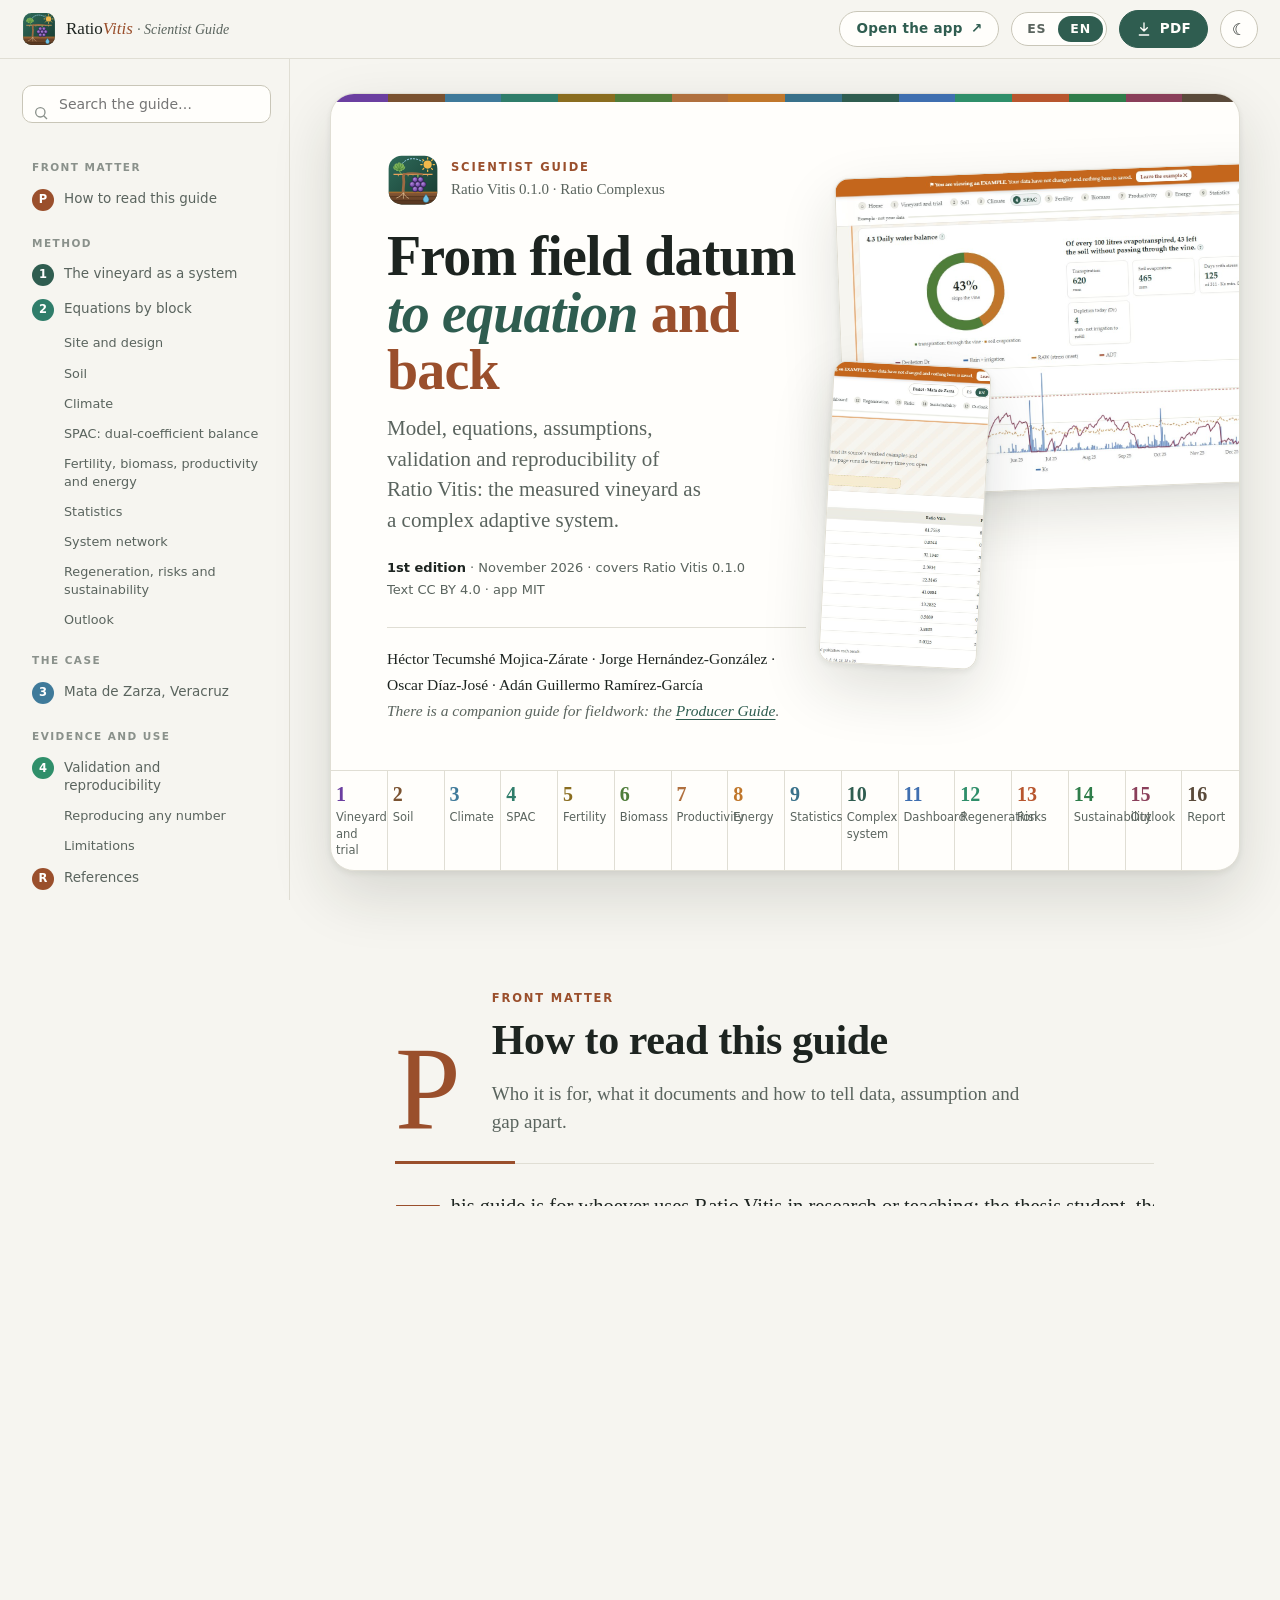
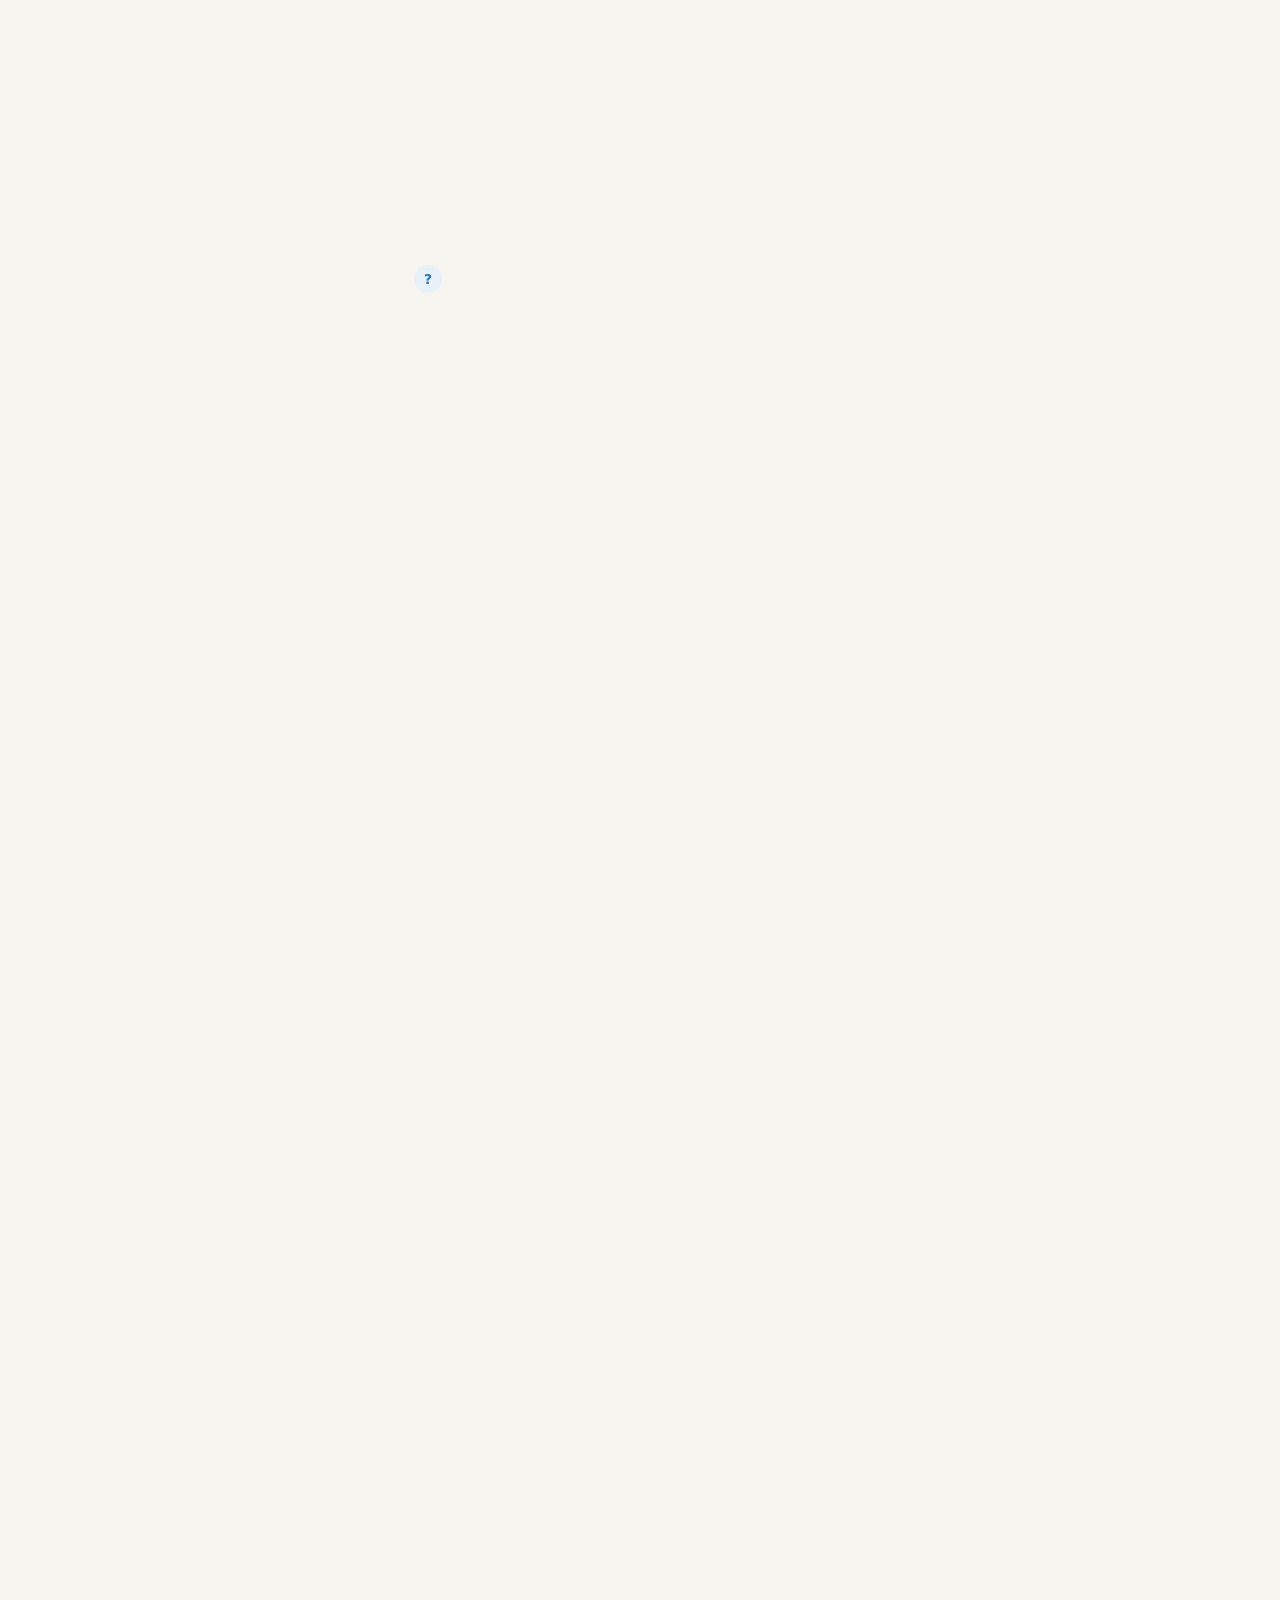
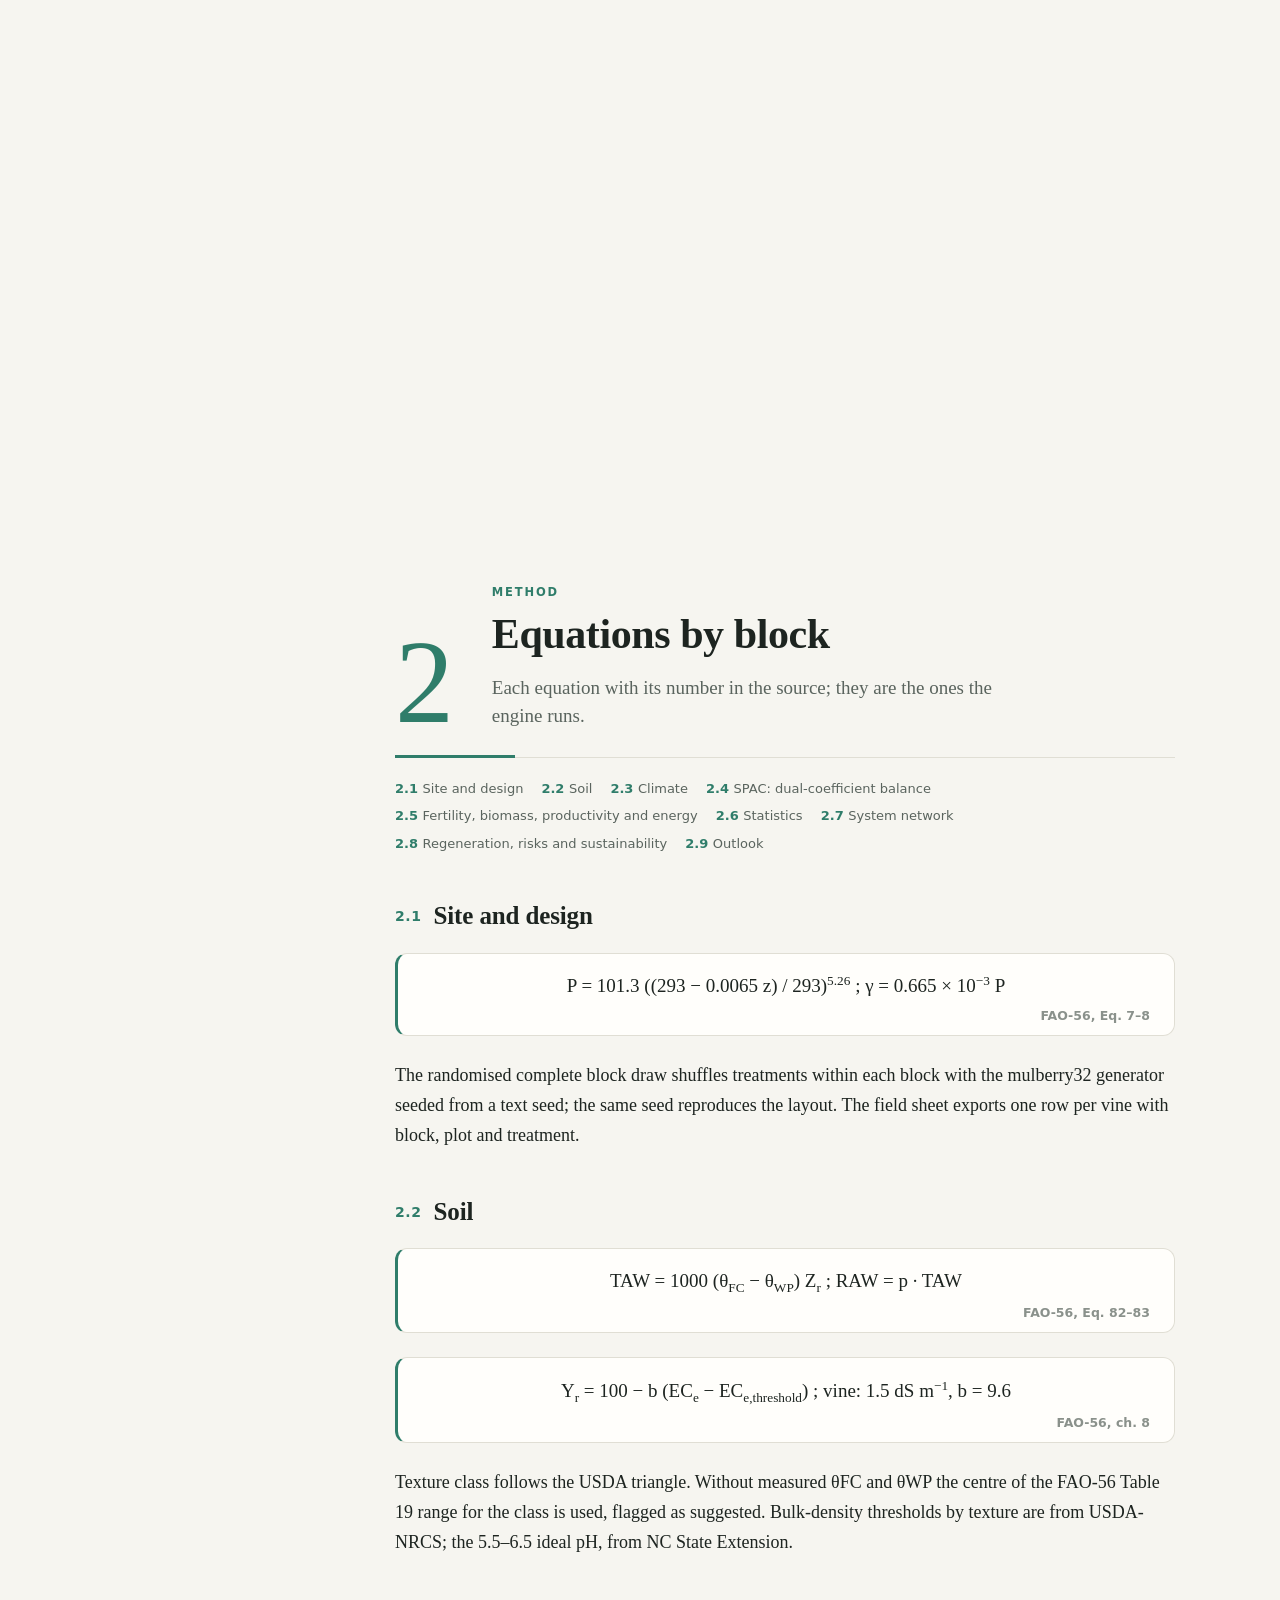
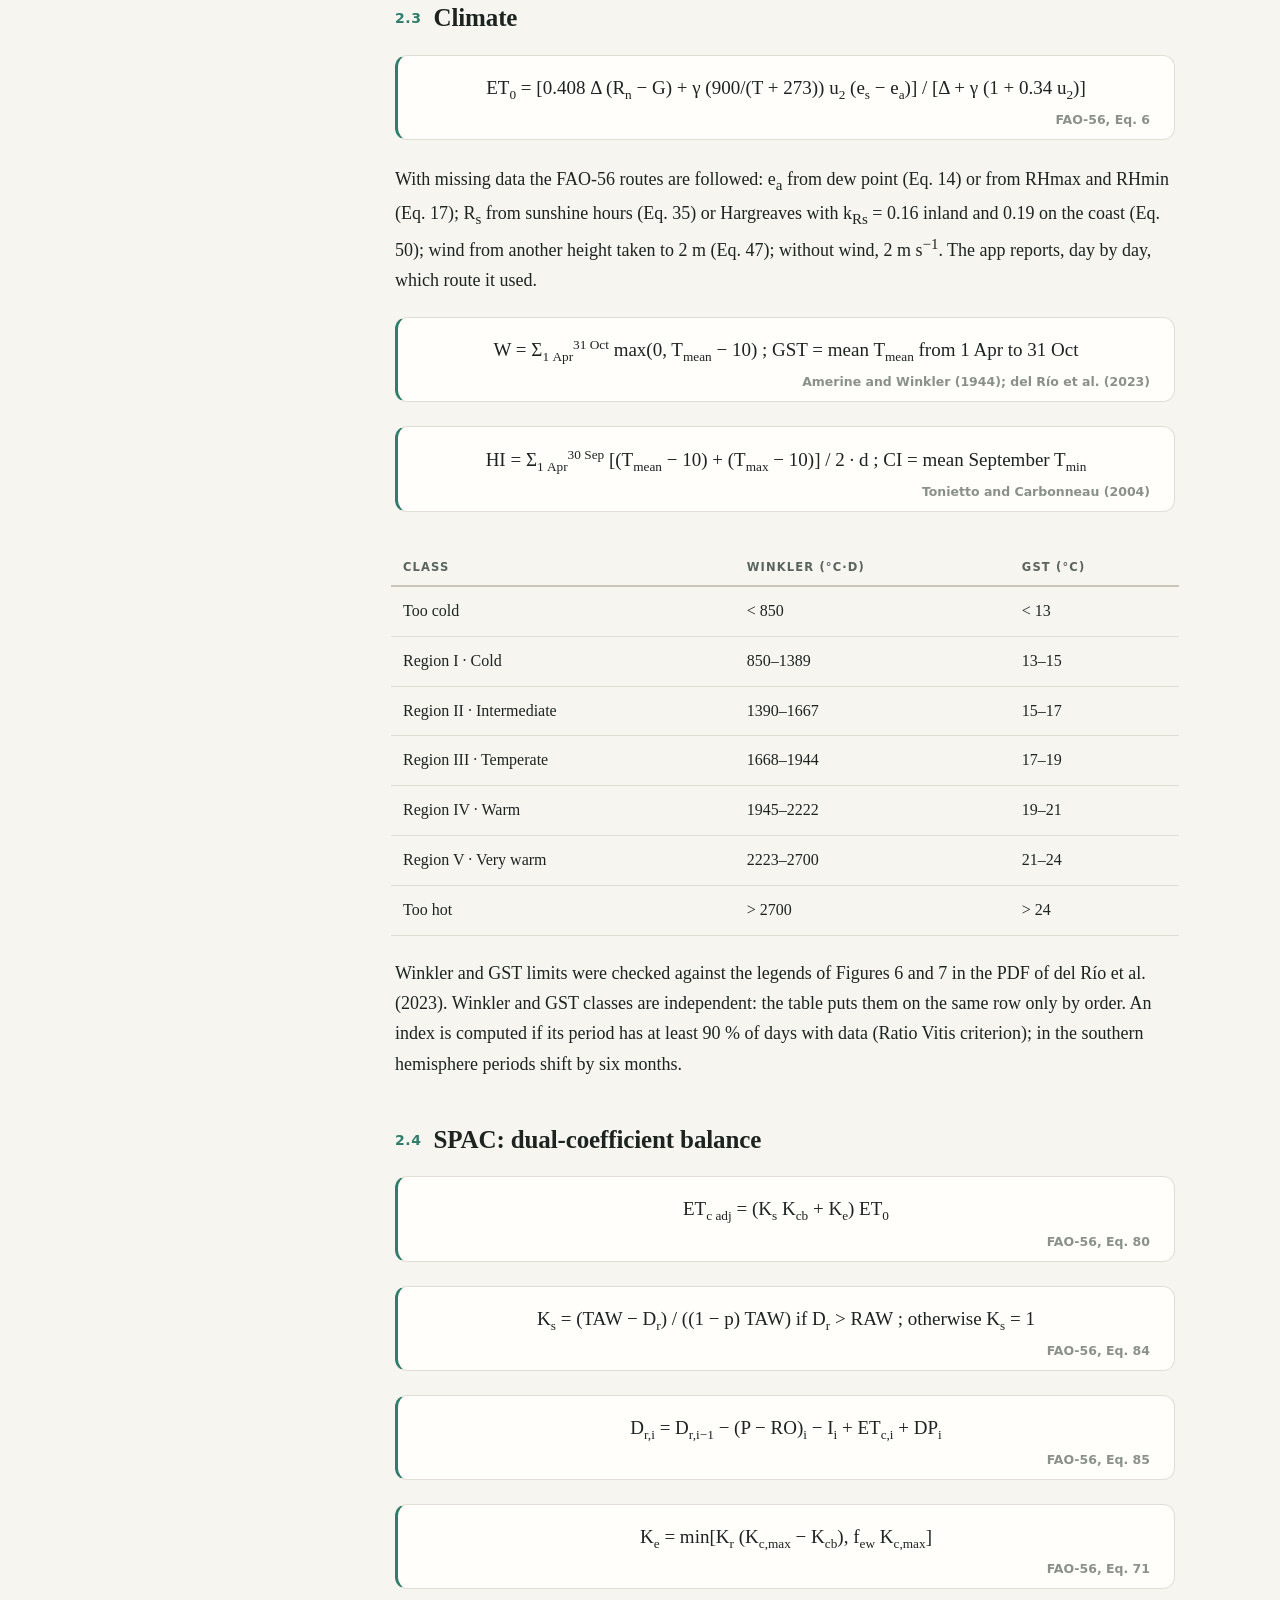
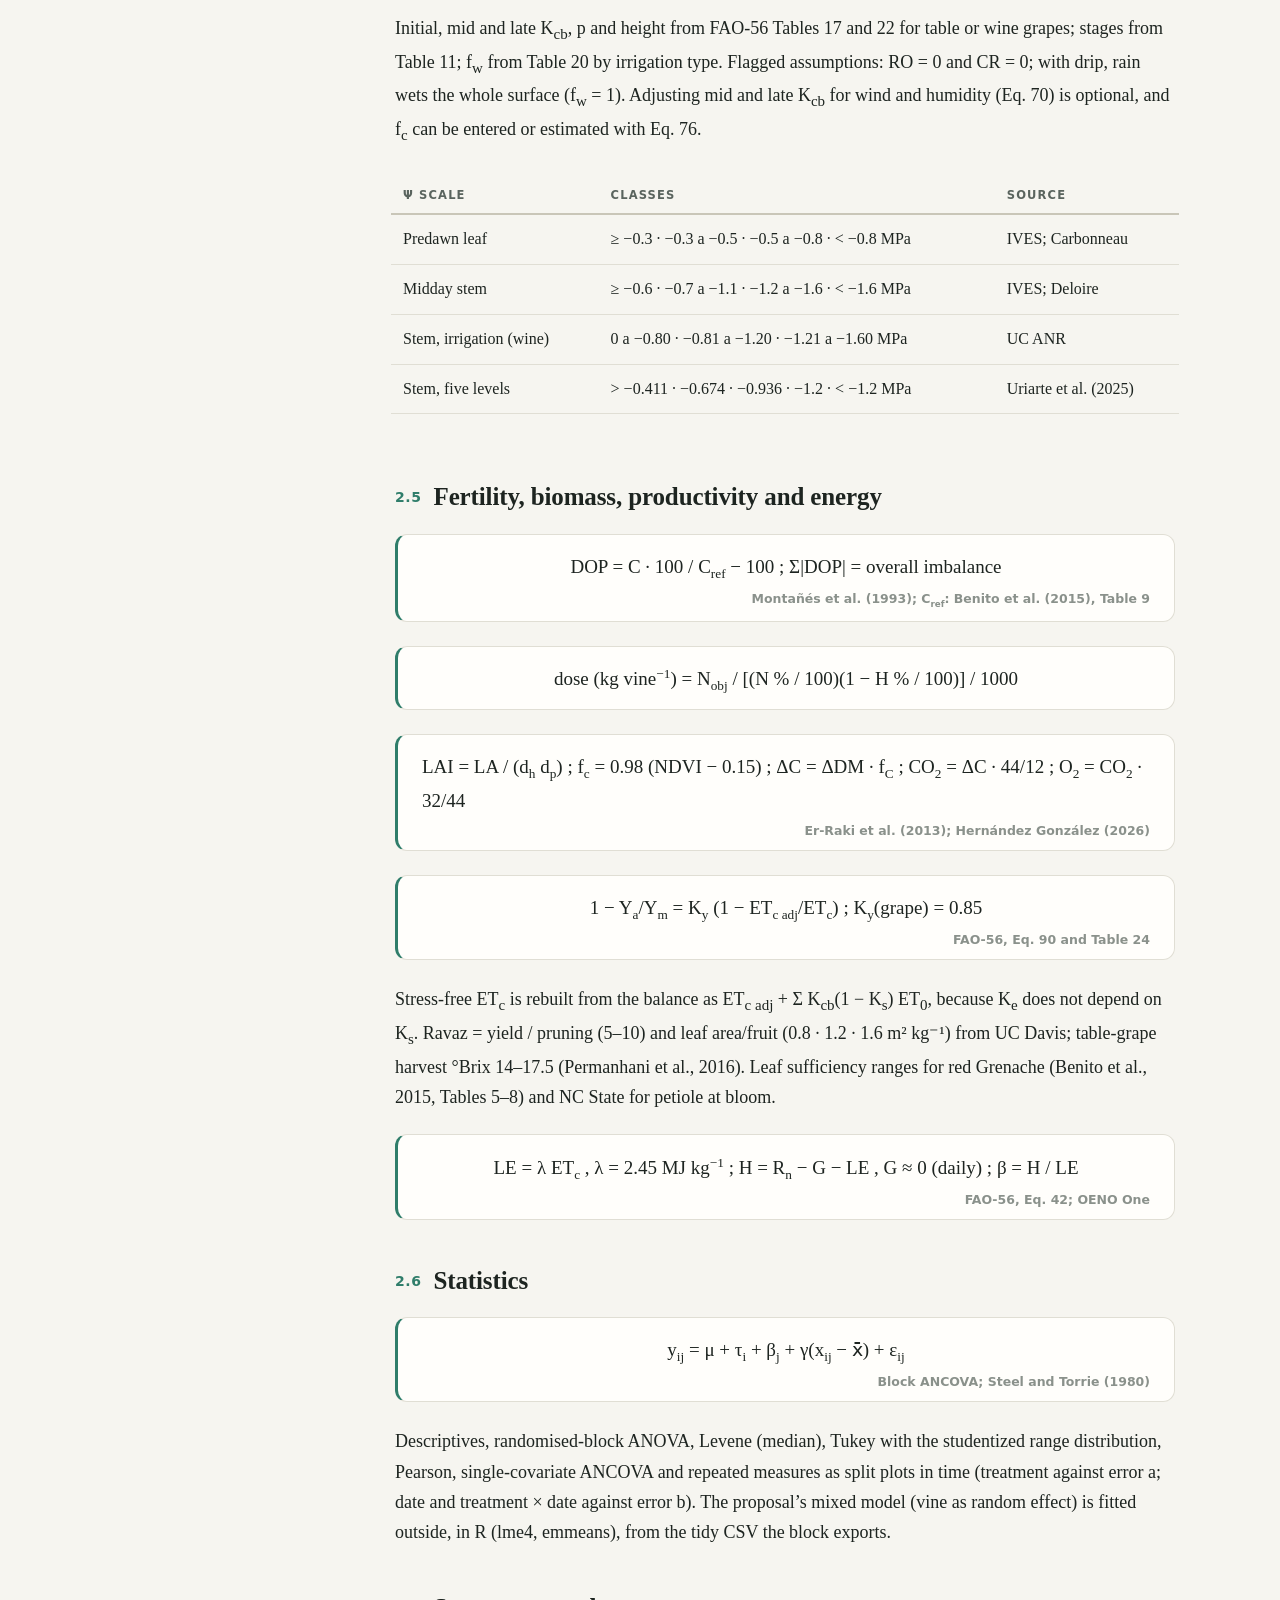
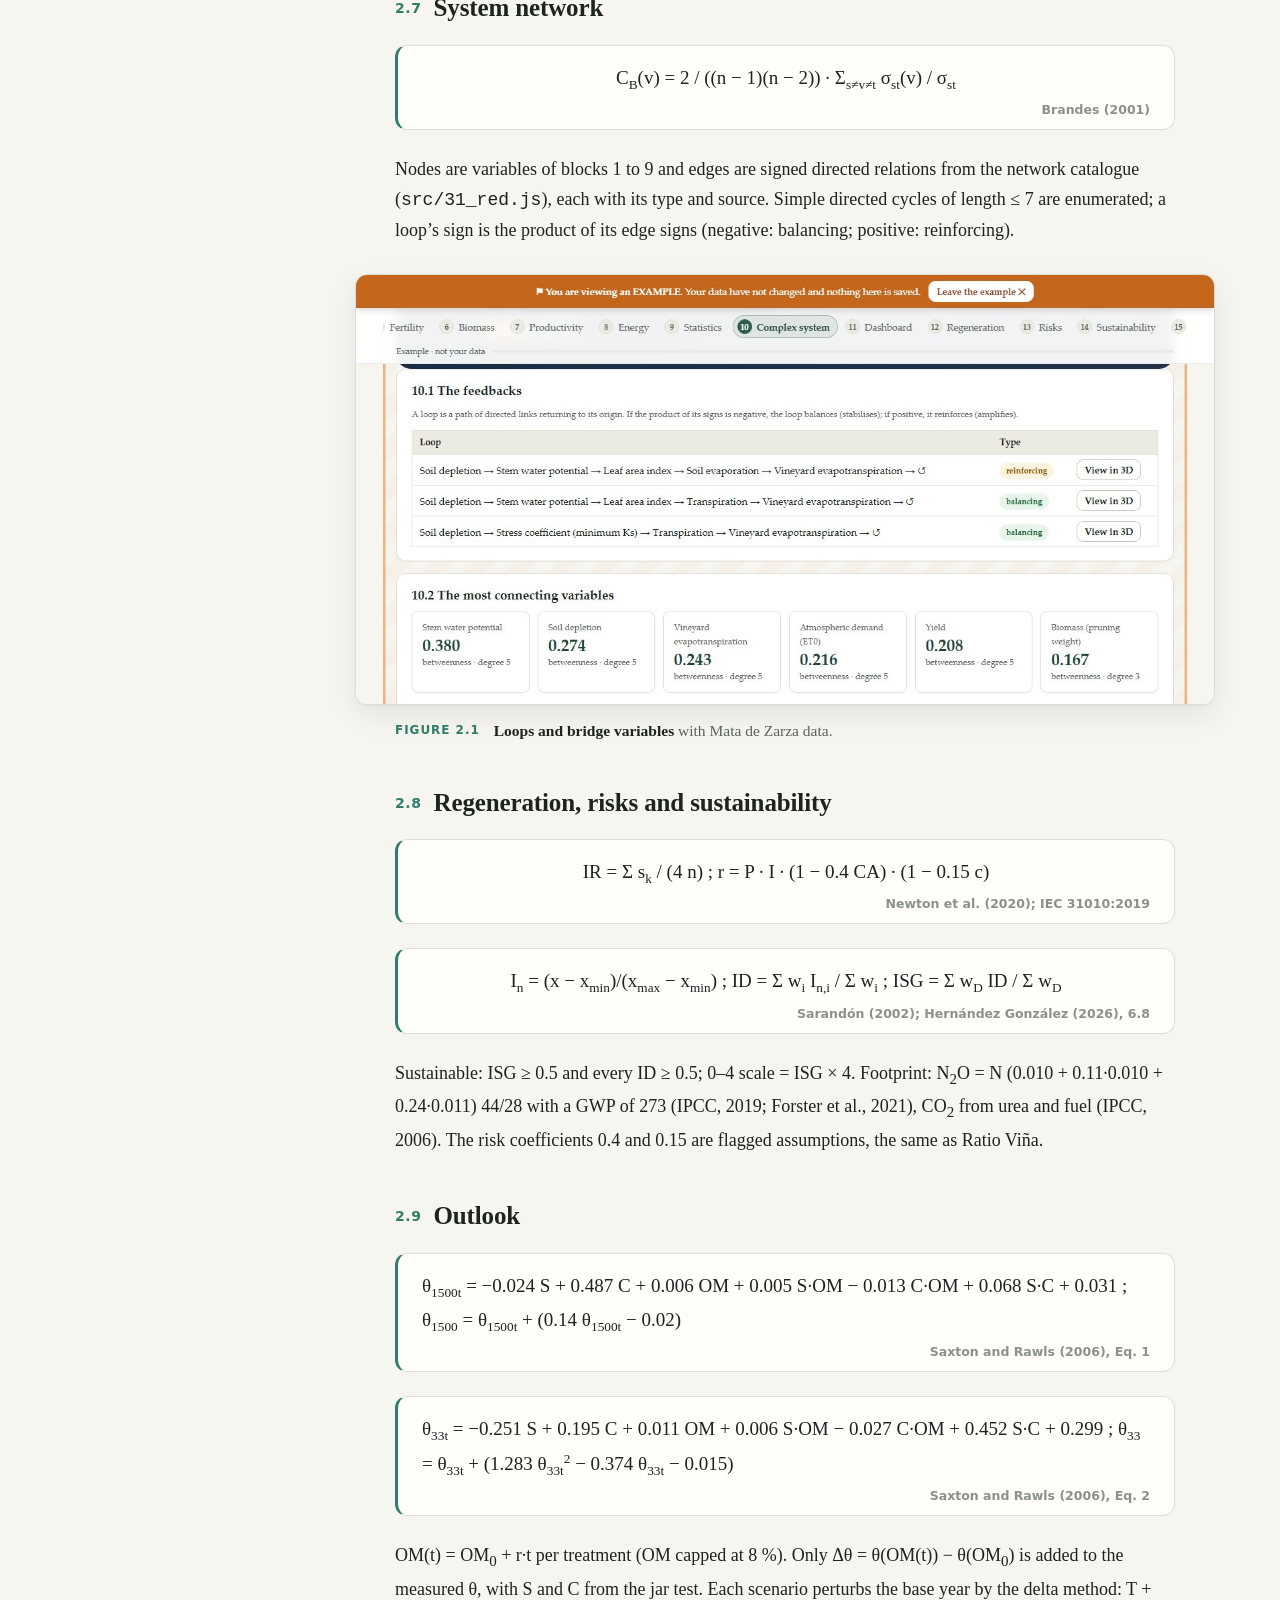
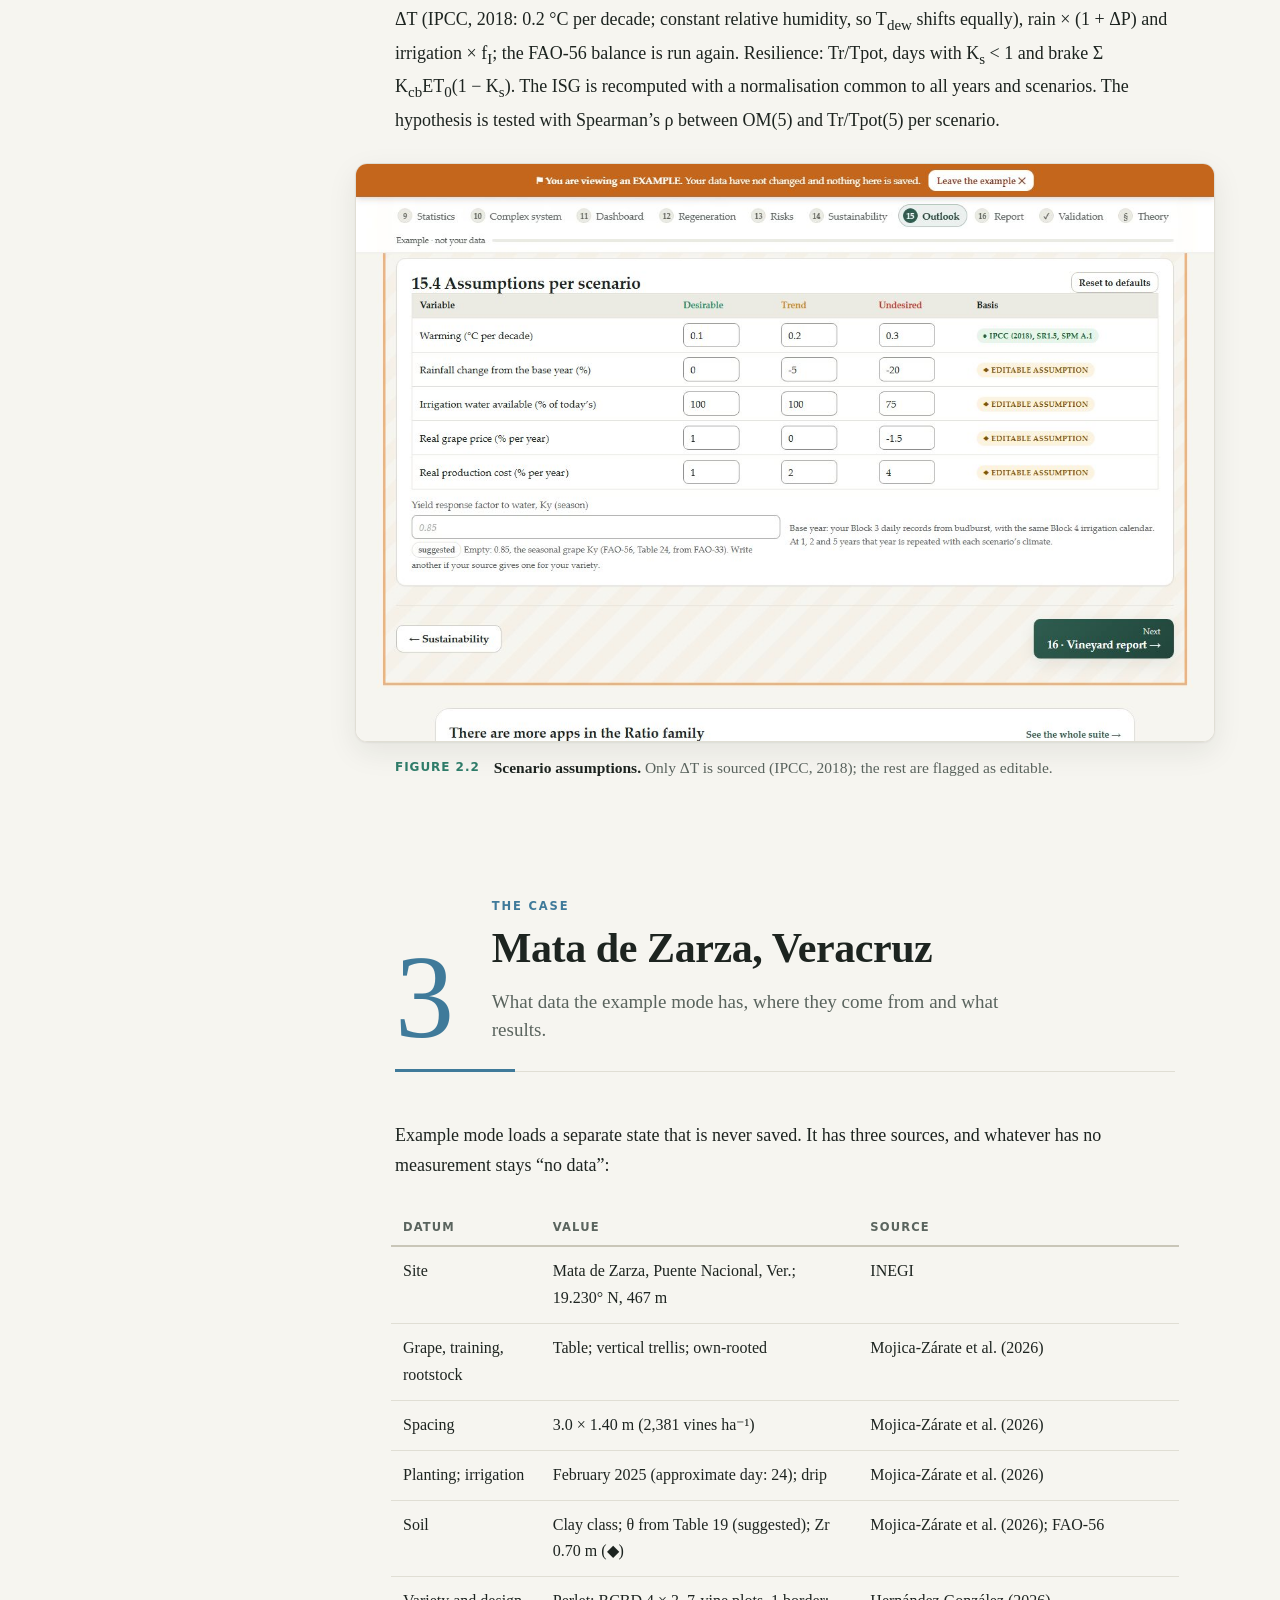
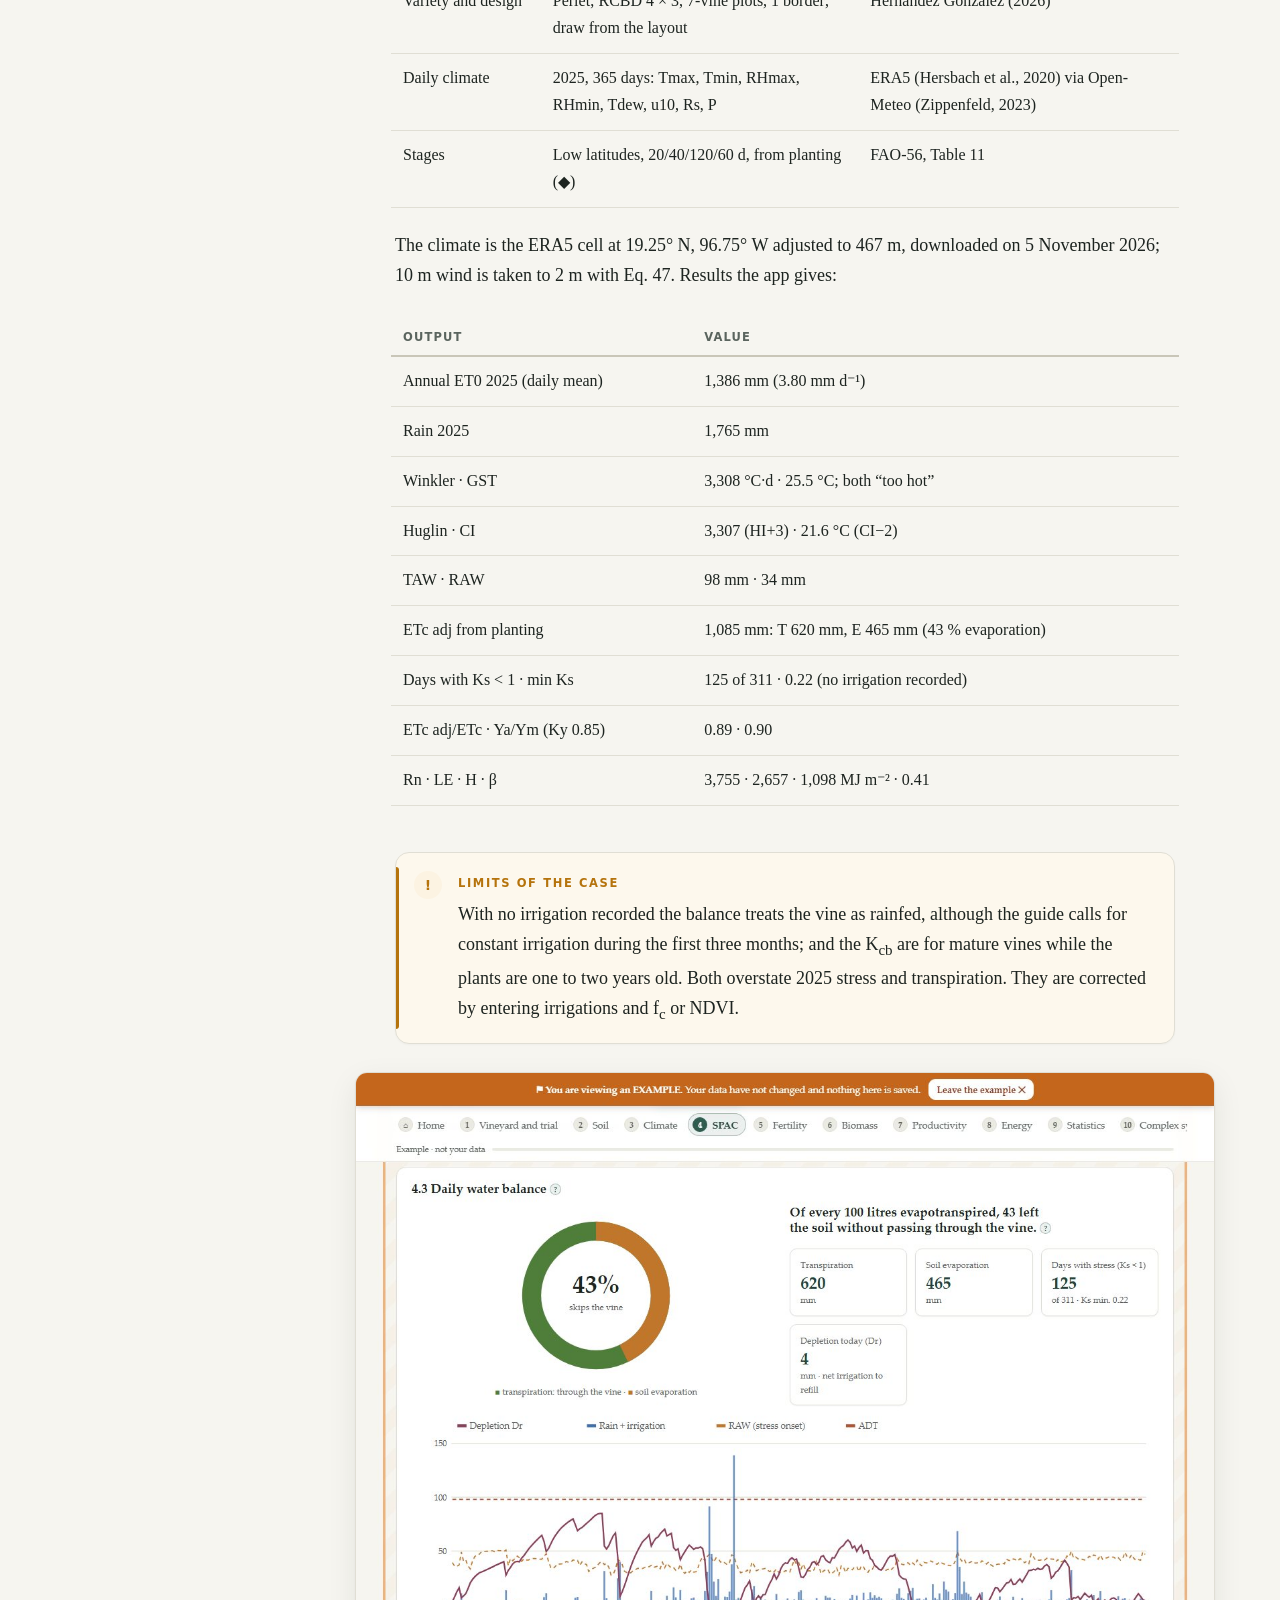
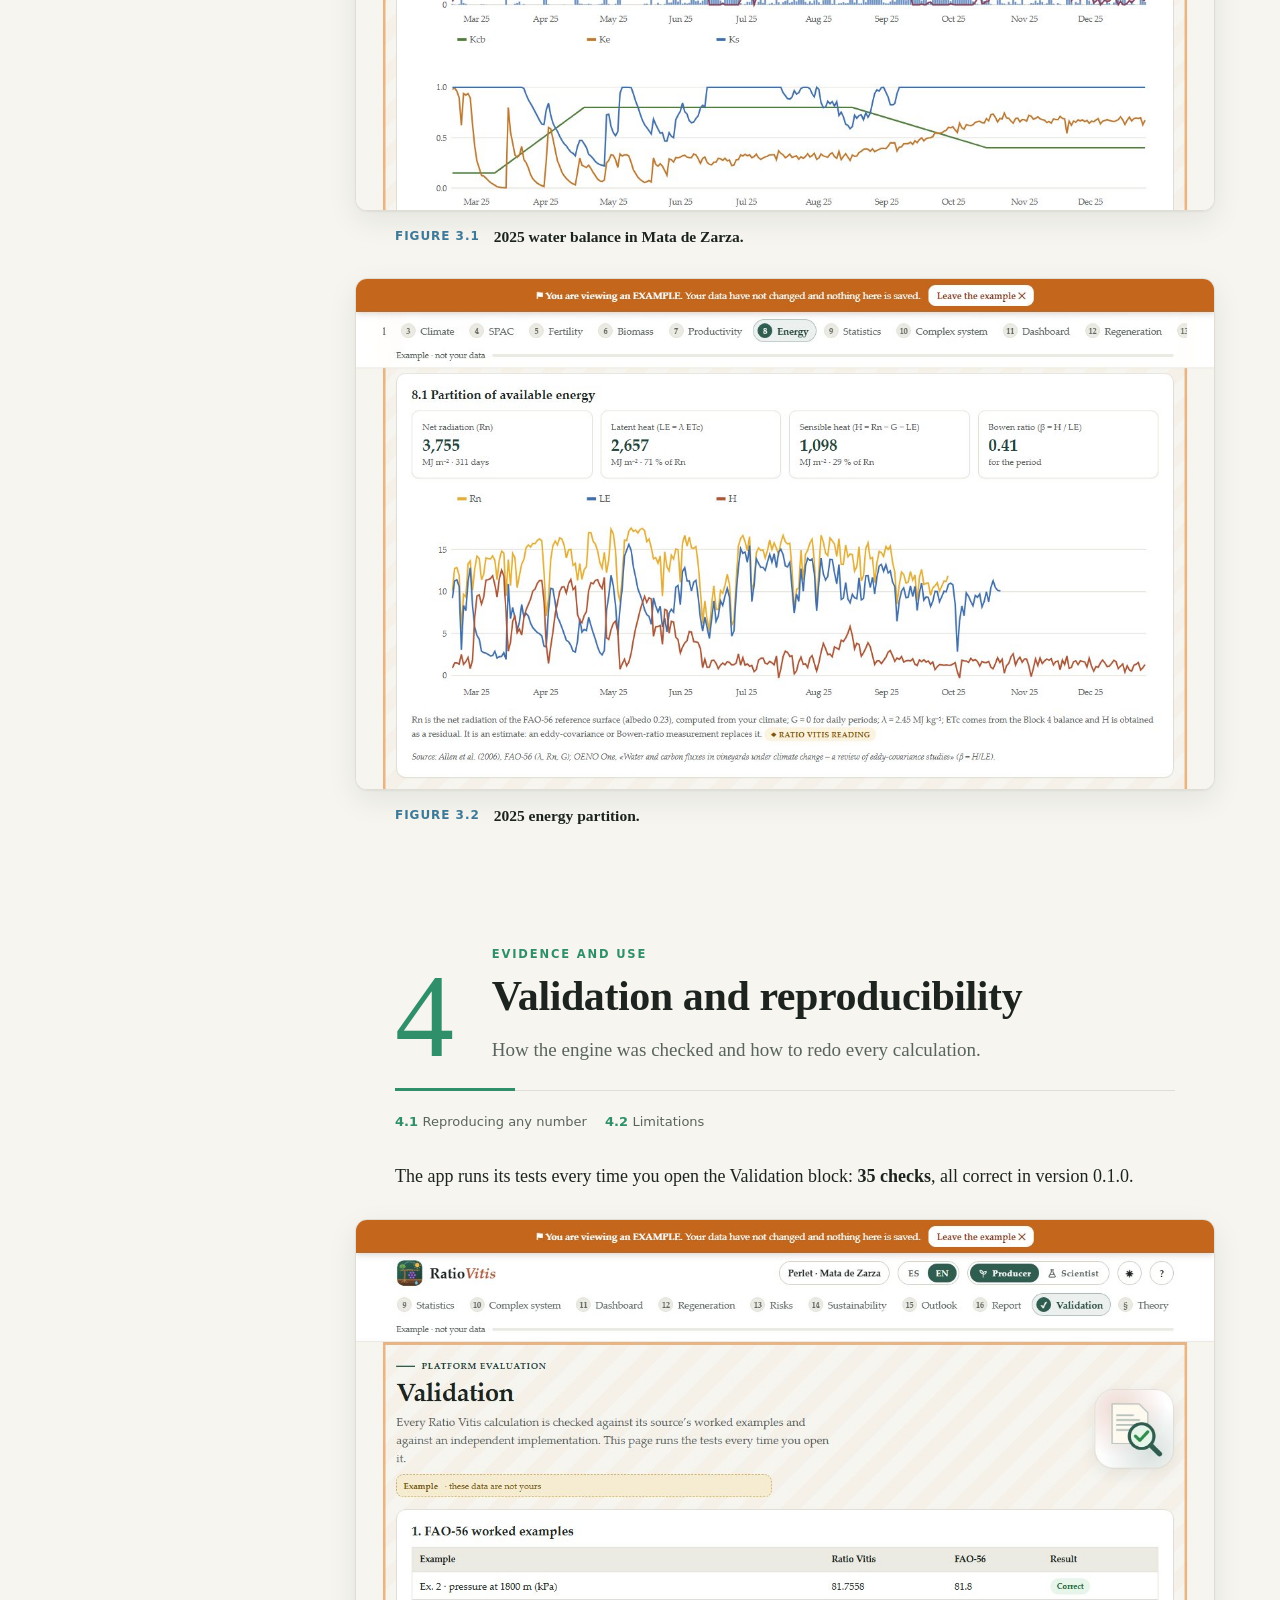
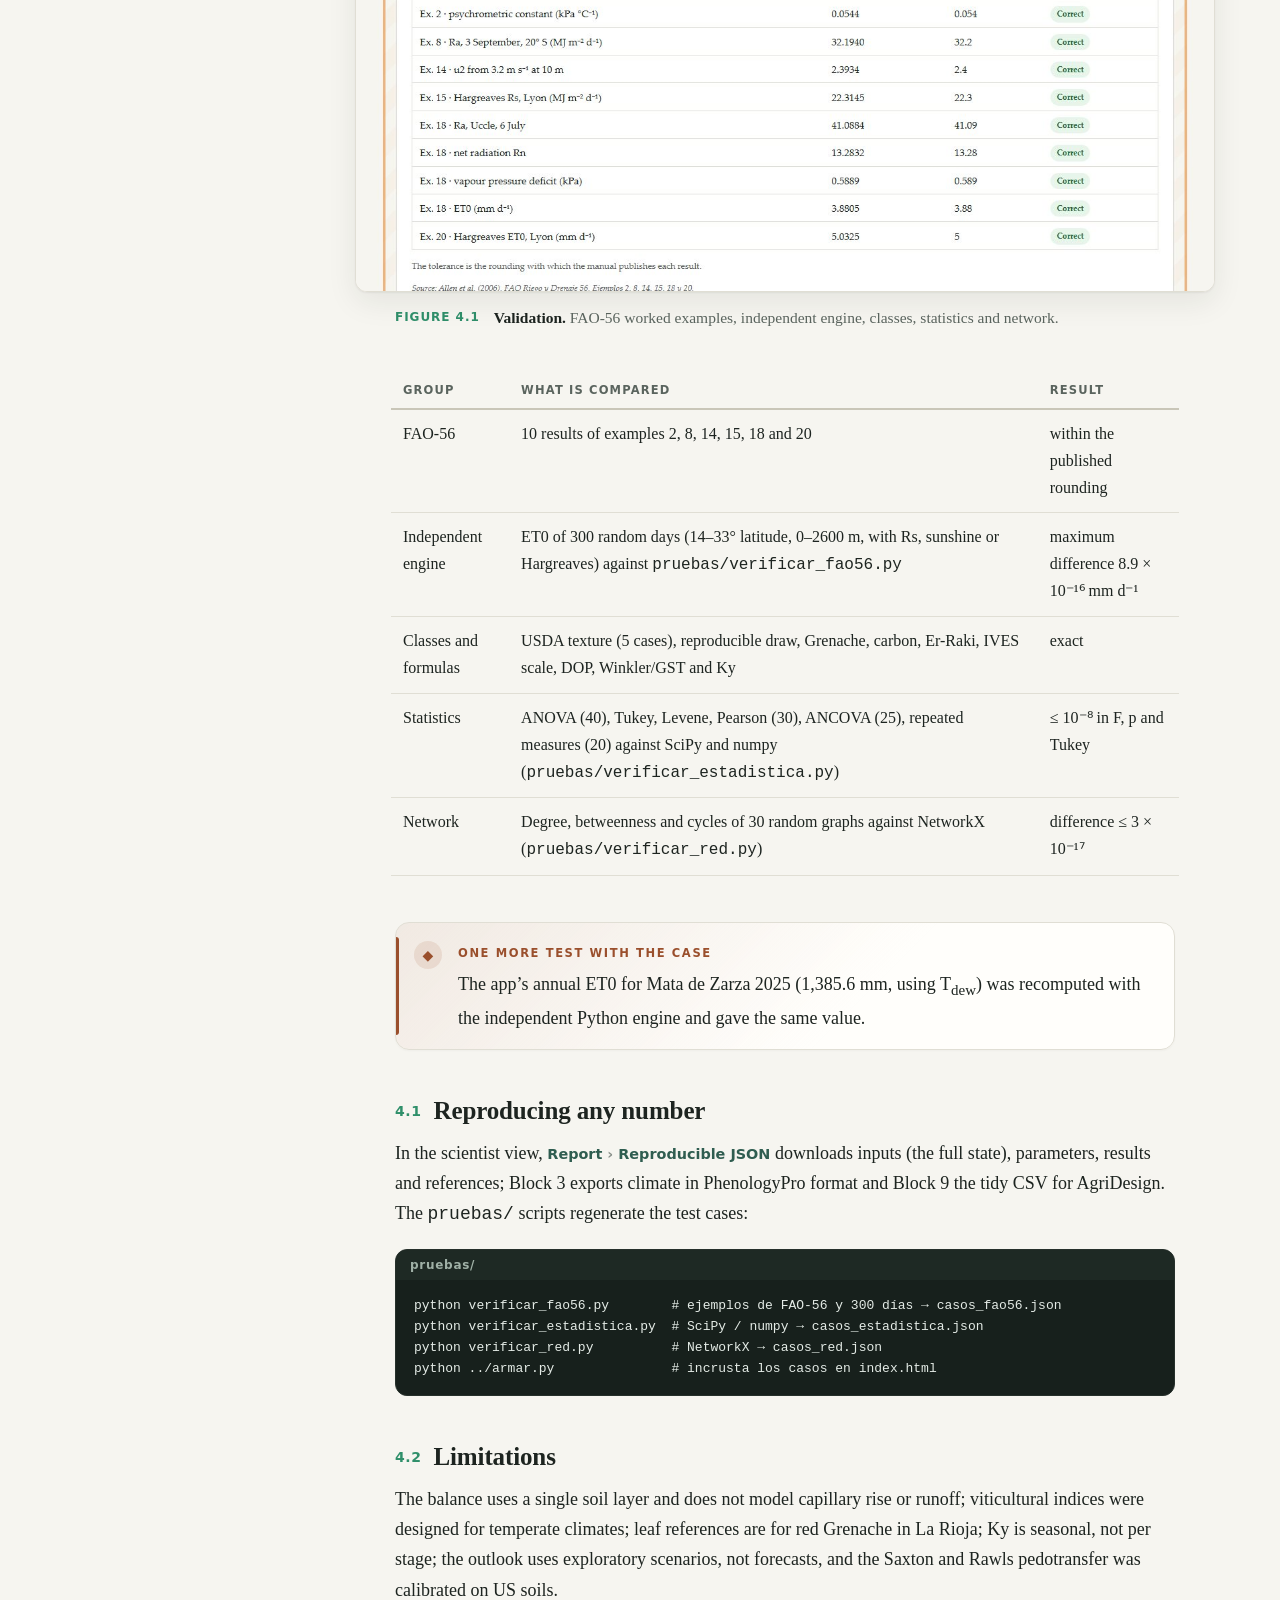
==== commit cb40f49e: "DOI de Zenodo en la app, los instructivos, el README y CITATION.cff (versión 0.1.0) Co-Authored-By: " ====
--- a/instructivo-cientifico.html
+++ b/instructivo-cientifico.html
@@ -632,8 +632,8 @@
     <p lang="en">Authors, licences and QR code.</p>
     <span class="rule"></span></div>
 <h3 id="cita-app"><span lang="es">Cómo citar la aplicación</span><span lang="en">How to cite the app</span></h3>
-<p lang="es">Mojica-Zárate, H. T., Hernández-González, J., Díaz-José, O., y Ramírez-García, A. G. (2026). <i>Ratio Vitis: el viñedo medido como sistema complejo adaptativo: relación agua–suelo–planta–atmósfera, fertilidad, biomasa, productividad y energía</i> (versión 0.1.0) [Software]. https://github.com/hectortecumshe-ai/RatioVitis</p><p lang="en">Mojica-Zárate, H. T., Hernández-González, J., Díaz-José, O., &amp; Ramírez-García, A. G. (2026). <i>Ratio Vitis: The measured vineyard as a complex adaptive system: soil–plant–atmosphere water relations, fertility, biomass, productivity and energy</i> (Version 0.1.0) [Computer software]. https://github.com/hectortecumshe-ai/RatioVitis</p><h3 id="cita-guia"><span lang="es">Cómo citar este instructivo</span><span lang="en">How to cite this guide</span></h3>
-<p lang="es">Mojica-Zárate, H. T., Hernández-González, J., Díaz-José, O., y Ramírez-García, A. G. (2026). <i>Ratio Vitis: Instructivo del Científico</i> (1.ª ed.). https://hectortecumshe-ai.github.io/RatioVitis/instructivo-cientifico.html</p><p lang="en">Mojica-Zárate, H. T., Hernández-González, J., Díaz-José, O., &amp; Ramírez-García, A. G. (2026). <i>Ratio Vitis: Scientist Guide</i> (1st ed.). https://hectortecumshe-ai.github.io/RatioVitis/instructivo-cientifico.html</p><div class="qrbox"><svg xmlns="http://www.w3.org/2000/svg" viewBox="0 0 41 41" shape-rendering="crispEdges"><rect width="41" height="41" fill="#fff"/><path d="M4 4h7v1h-7zM12 4h1v1h-1zM15 4h1v1h-1zM17 4h4v1h-4zM22 4h1v1h-1zM25 4h3v1h-3zM30 4h7v1h-7zM4 5h1v1h-1zM10 5h1v1h-1zM13 5h1v1h-1zM15 5h4v1h-4zM22 5h3v1h-3zM30 5h1v1h-1zM36 5h1v1h-1zM4 6h1v1h-1zM6 6h3v1h-3zM10 6h1v1h-1zM14 6h1v1h-1zM18 6h2v1h-2zM21 6h2v1h-2zM25 6h1v1h-1zM28 6h1v1h-1zM30 6h1v1h-1zM32 6h3v1h-3zM36 6h1v1h-1zM4 7h1v1h-1zM6 7h3v1h-3zM10 7h1v1h-1zM12 7h1v1h-1zM14 7h1v1h-1zM16 7h1v1h-1zM19 7h3v1h-3zM23 7h1v1h-1zM30 7h1v1h-1zM32 7h3v1h-3zM36 7h1v1h-1zM4 8h1v1h-1zM6 8h3v1h-3zM10 8h1v1h-1zM12 8h2v1h-2zM15 8h2v1h-2zM20 8h1v1h-1zM23 8h1v1h-1zM26 8h2v1h-2zM30 8h1v1h-1zM32 8h3v1h-3zM36 8h1v1h-1zM4 9h1v1h-1zM10 9h1v1h-1zM12 9h3v1h-3zM17 9h3v1h-3zM24 9h2v1h-2zM28 9h1v1h-1zM30 9h1v1h-1zM36 9h1v1h-1zM4 10h7v1h-7zM12 10h1v1h-1zM14 10h1v1h-1zM16 10h1v1h-1zM18 10h1v1h-1zM20 10h1v1h-1zM22 10h1v1h-1zM24 10h1v1h-1zM26 10h1v1h-1zM28 10h1v1h-1zM30 10h7v1h-7zM12 11h3v1h-3zM21 11h8v1h-8zM4 12h1v1h-1zM8 12h1v1h-1zM10 12h5v1h-5zM19 12h4v1h-4zM24 12h3v1h-3zM28 12h6v1h-6zM36 12h1v1h-1zM4 13h1v1h-1zM6 13h2v1h-2zM9 13h1v1h-1zM13 13h1v1h-1zM15 13h2v1h-2zM19 13h4v1h-4zM26 13h2v1h-2zM29 13h1v1h-1zM33 13h3v1h-3zM4 14h2v1h-2zM9 14h3v1h-3zM13 14h2v1h-2zM16 14h4v1h-4zM22 14h1v1h-1zM24 14h1v1h-1zM26 14h2v1h-2zM29 14h1v1h-1zM33 14h1v1h-1zM35 14h1v1h-1zM4 15h1v1h-1zM7 15h3v1h-3zM11 15h1v1h-1zM17 15h1v1h-1zM19 15h2v1h-2zM23 15h1v1h-1zM25 15h1v1h-1zM27 15h2v1h-2zM36 15h1v1h-1zM4 16h1v1h-1zM7 16h1v1h-1zM9 16h2v1h-2zM12 16h1v1h-1zM17 16h1v1h-1zM19 16h2v1h-2zM23 16h1v1h-1zM25 16h1v1h-1zM30 16h4v1h-4zM5 17h2v1h-2zM9 17h1v1h-1zM12 17h3v1h-3zM16 17h3v1h-3zM21 17h4v1h-4zM27 17h1v1h-1zM29 17h1v1h-1zM31 17h1v1h-1zM4 18h2v1h-2zM7 18h6v1h-6zM14 18h1v1h-1zM16 18h1v1h-1zM18 18h2v1h-2zM21 18h2v1h-2zM24 18h2v1h-2zM27 18h4v1h-4zM32 18h1v1h-1zM35 18h1v1h-1zM6 19h1v1h-1zM8 19h2v1h-2zM11 19h3v1h-3zM19 19h4v1h-4zM25 19h3v1h-3zM29 19h4v1h-4zM6 20h1v1h-1zM9 20h3v1h-3zM14 20h1v1h-1zM16 20h1v1h-1zM18 20h1v1h-1zM21 20h1v1h-1zM23 20h1v1h-1zM25 20h3v1h-3zM30 20h1v1h-1zM32 20h1v1h-1zM35 20h1v1h-1zM5 21h1v1h-1zM8 21h2v1h-2zM11 21h1v1h-1zM13 21h1v1h-1zM15 21h2v1h-2zM18 21h3v1h-3zM22 21h1v1h-1zM25 21h1v1h-1zM27 21h1v1h-1zM29 21h1v1h-1zM33 21h3v1h-3zM4 22h1v1h-1zM8 22h3v1h-3zM15 22h2v1h-2zM19 22h1v1h-1zM21 22h1v1h-1zM24 22h1v1h-1zM27 22h2v1h-2zM30 22h2v1h-2zM33 22h1v1h-1zM5 23h1v1h-1zM7 23h1v1h-1zM9 23h1v1h-1zM12 23h2v1h-2zM16 23h1v1h-1zM21 23h2v1h-2zM24 23h2v1h-2zM29 23h1v1h-1zM31 23h1v1h-1zM36 23h1v1h-1zM5 24h3v1h-3zM10 24h3v1h-3zM15 24h1v1h-1zM22 24h1v1h-1zM24 24h1v1h-1zM28 24h1v1h-1zM30 24h1v1h-1zM32 24h2v1h-2zM35 24h2v1h-2zM4 25h2v1h-2zM7 25h3v1h-3zM12 25h1v1h-1zM14 25h1v1h-1zM20 25h1v1h-1zM23 25h1v1h-1zM27 25h1v1h-1zM29 25h1v1h-1zM31 25h1v1h-1zM33 25h1v1h-1zM35 25h1v1h-1zM6 26h1v1h-1zM10 26h1v1h-1zM13 26h1v1h-1zM15 26h1v1h-1zM17 26h1v1h-1zM20 26h2v1h-2zM23 26h1v1h-1zM25 26h1v1h-1zM27 26h1v1h-1zM30 26h2v1h-2zM34 26h2v1h-2zM7 27h3v1h-3zM11 27h1v1h-1zM14 27h4v1h-4zM21 27h5v1h-5zM28 27h1v1h-1zM31 27h3v1h-3zM35 27h2v1h-2zM4 28h2v1h-2zM7 28h5v1h-5zM13 28h2v1h-2zM18 28h2v1h-2zM21 28h1v1h-1zM24 28h3v1h-3zM28 28h5v1h-5zM12 29h2v1h-2zM15 29h2v1h-2zM18 29h5v1h-5zM25 29h1v1h-1zM28 29h1v1h-1zM32 29h1v1h-1zM34 29h2v1h-2zM4 30h7v1h-7zM12 30h2v1h-2zM15 30h1v1h-1zM18 30h3v1h-3zM22 30h1v1h-1zM24 30h1v1h-1zM28 30h1v1h-1zM30 30h1v1h-1zM32 30h2v1h-2zM35 30h1v1h-1zM4 31h1v1h-1zM10 31h1v1h-1zM13 31h1v1h-1zM15 31h1v1h-1zM17 31h2v1h-2zM24 31h1v1h-1zM26 31h1v1h-1zM28 31h1v1h-1zM32 31h1v1h-1zM35 31h1v1h-1zM4 32h1v1h-1zM6 32h3v1h-3zM10 32h1v1h-1zM12 32h1v1h-1zM14 32h3v1h-3zM19 32h2v1h-2zM23 32h1v1h-1zM26 32h1v1h-1zM28 32h6v1h-6zM36 32h1v1h-1zM4 33h1v1h-1zM6 33h3v1h-3zM10 33h1v1h-1zM14 33h1v1h-1zM16 33h2v1h-2zM21 33h4v1h-4zM27 33h2v1h-2zM30 33h4v1h-4zM35 33h1v1h-1zM4 34h1v1h-1zM6 34h3v1h-3zM10 34h1v1h-1zM15 34h2v1h-2zM19 34h1v1h-1zM21 34h1v1h-1zM24 34h1v1h-1zM26 34h1v1h-1zM30 34h3v1h-3zM34 34h1v1h-1zM4 35h1v1h-1zM10 35h1v1h-1zM14 35h1v1h-1zM18 35h5v1h-5zM25 35h1v1h-1zM29 35h2v1h-2zM4 36h7v1h-7zM12 36h5v1h-5zM21 36h3v1h-3zM25 36h4v1h-4zM33 36h2v1h-2zM36 36h1v1h-1z" fill="#1d2420"/></svg><p lang="es">Escanea para abrir Ratio Vitis:<br><b>hectortecumshe-ai.github.io/RatioVitis</b></p>
+<p lang="es">Mojica-Zárate, H. T., Hernández-González, J., Díaz-José, O., y Ramírez-García, A. G. (2026). <i>Ratio Vitis: el viñedo medido como sistema complejo adaptativo: relación agua–suelo–planta–atmósfera, fertilidad, biomasa, productividad y energía</i> (versión 0.1.0) [Software]. Zenodo. https://doi.org/10.5281/zenodo.24048724</p><p lang="en">Mojica-Zárate, H. T., Hernández-González, J., Díaz-José, O., &amp; Ramírez-García, A. G. (2026). <i>Ratio Vitis: The measured vineyard as a complex adaptive system: soil–plant–atmosphere water relations, fertility, biomass, productivity and energy</i> (Version 0.1.0) [Computer software]. Zenodo. https://doi.org/10.5281/zenodo.24048724</p><h3 id="cita-guia"><span lang="es">Cómo citar este instructivo</span><span lang="en">How to cite this guide</span></h3>
+<p lang="es">Mojica-Zárate, H. T., Hernández-González, J., Díaz-José, O., y Ramírez-García, A. G. (2026). <i>Ratio Vitis: Instructivo del Científico</i> (1.ª ed.). Zenodo. https://doi.org/10.5281/zenodo.24048729</p><p lang="en">Mojica-Zárate, H. T., Hernández-González, J., Díaz-José, O., &amp; Ramírez-García, A. G. (2026). <i>Ratio Vitis: Scientist Guide</i> (1st ed.). Zenodo. https://doi.org/10.5281/zenodo.24048729</p><div class="qrbox"><svg xmlns="http://www.w3.org/2000/svg" viewBox="0 0 41 41" shape-rendering="crispEdges"><rect width="41" height="41" fill="#fff"/><path d="M4 4h7v1h-7zM12 4h1v1h-1zM15 4h1v1h-1zM17 4h4v1h-4zM22 4h1v1h-1zM25 4h3v1h-3zM30 4h7v1h-7zM4 5h1v1h-1zM10 5h1v1h-1zM13 5h1v1h-1zM15 5h4v1h-4zM22 5h3v1h-3zM30 5h1v1h-1zM36 5h1v1h-1zM4 6h1v1h-1zM6 6h3v1h-3zM10 6h1v1h-1zM14 6h1v1h-1zM18 6h2v1h-2zM21 6h2v1h-2zM25 6h1v1h-1zM28 6h1v1h-1zM30 6h1v1h-1zM32 6h3v1h-3zM36 6h1v1h-1zM4 7h1v1h-1zM6 7h3v1h-3zM10 7h1v1h-1zM12 7h1v1h-1zM14 7h1v1h-1zM16 7h1v1h-1zM19 7h3v1h-3zM23 7h1v1h-1zM30 7h1v1h-1zM32 7h3v1h-3zM36 7h1v1h-1zM4 8h1v1h-1zM6 8h3v1h-3zM10 8h1v1h-1zM12 8h2v1h-2zM15 8h2v1h-2zM20 8h1v1h-1zM23 8h1v1h-1zM26 8h2v1h-2zM30 8h1v1h-1zM32 8h3v1h-3zM36 8h1v1h-1zM4 9h1v1h-1zM10 9h1v1h-1zM12 9h3v1h-3zM17 9h3v1h-3zM24 9h2v1h-2zM28 9h1v1h-1zM30 9h1v1h-1zM36 9h1v1h-1zM4 10h7v1h-7zM12 10h1v1h-1zM14 10h1v1h-1zM16 10h1v1h-1zM18 10h1v1h-1zM20 10h1v1h-1zM22 10h1v1h-1zM24 10h1v1h-1zM26 10h1v1h-1zM28 10h1v1h-1zM30 10h7v1h-7zM12 11h3v1h-3zM21 11h8v1h-8zM4 12h1v1h-1zM8 12h1v1h-1zM10 12h5v1h-5zM19 12h4v1h-4zM24 12h3v1h-3zM28 12h6v1h-6zM36 12h1v1h-1zM4 13h1v1h-1zM6 13h2v1h-2zM9 13h1v1h-1zM13 13h1v1h-1zM15 13h2v1h-2zM19 13h4v1h-4zM26 13h2v1h-2zM29 13h1v1h-1zM33 13h3v1h-3zM4 14h2v1h-2zM9 14h3v1h-3zM13 14h2v1h-2zM16 14h4v1h-4zM22 14h1v1h-1zM24 14h1v1h-1zM26 14h2v1h-2zM29 14h1v1h-1zM33 14h1v1h-1zM35 14h1v1h-1zM4 15h1v1h-1zM7 15h3v1h-3zM11 15h1v1h-1zM17 15h1v1h-1zM19 15h2v1h-2zM23 15h1v1h-1zM25 15h1v1h-1zM27 15h2v1h-2zM36 15h1v1h-1zM4 16h1v1h-1zM7 16h1v1h-1zM9 16h2v1h-2zM12 16h1v1h-1zM17 16h1v1h-1zM19 16h2v1h-2zM23 16h1v1h-1zM25 16h1v1h-1zM30 16h4v1h-4zM5 17h2v1h-2zM9 17h1v1h-1zM12 17h3v1h-3zM16 17h3v1h-3zM21 17h4v1h-4zM27 17h1v1h-1zM29 17h1v1h-1zM31 17h1v1h-1zM4 18h2v1h-2zM7 18h6v1h-6zM14 18h1v1h-1zM16 18h1v1h-1zM18 18h2v1h-2zM21 18h2v1h-2zM24 18h2v1h-2zM27 18h4v1h-4zM32 18h1v1h-1zM35 18h1v1h-1zM6 19h1v1h-1zM8 19h2v1h-2zM11 19h3v1h-3zM19 19h4v1h-4zM25 19h3v1h-3zM29 19h4v1h-4zM6 20h1v1h-1zM9 20h3v1h-3zM14 20h1v1h-1zM16 20h1v1h-1zM18 20h1v1h-1zM21 20h1v1h-1zM23 20h1v1h-1zM25 20h3v1h-3zM30 20h1v1h-1zM32 20h1v1h-1zM35 20h1v1h-1zM5 21h1v1h-1zM8 21h2v1h-2zM11 21h1v1h-1zM13 21h1v1h-1zM15 21h2v1h-2zM18 21h3v1h-3zM22 21h1v1h-1zM25 21h1v1h-1zM27 21h1v1h-1zM29 21h1v1h-1zM33 21h3v1h-3zM4 22h1v1h-1zM8 22h3v1h-3zM15 22h2v1h-2zM19 22h1v1h-1zM21 22h1v1h-1zM24 22h1v1h-1zM27 22h2v1h-2zM30 22h2v1h-2zM33 22h1v1h-1zM5 23h1v1h-1zM7 23h1v1h-1zM9 23h1v1h-1zM12 23h2v1h-2zM16 23h1v1h-1zM21 23h2v1h-2zM24 23h2v1h-2zM29 23h1v1h-1zM31 23h1v1h-1zM36 23h1v1h-1zM5 24h3v1h-3zM10 24h3v1h-3zM15 24h1v1h-1zM22 24h1v1h-1zM24 24h1v1h-1zM28 24h1v1h-1zM30 24h1v1h-1zM32 24h2v1h-2zM35 24h2v1h-2zM4 25h2v1h-2zM7 25h3v1h-3zM12 25h1v1h-1zM14 25h1v1h-1zM20 25h1v1h-1zM23 25h1v1h-1zM27 25h1v1h-1zM29 25h1v1h-1zM31 25h1v1h-1zM33 25h1v1h-1zM35 25h1v1h-1zM6 26h1v1h-1zM10 26h1v1h-1zM13 26h1v1h-1zM15 26h1v1h-1zM17 26h1v1h-1zM20 26h2v1h-2zM23 26h1v1h-1zM25 26h1v1h-1zM27 26h1v1h-1zM30 26h2v1h-2zM34 26h2v1h-2zM7 27h3v1h-3zM11 27h1v1h-1zM14 27h4v1h-4zM21 27h5v1h-5zM28 27h1v1h-1zM31 27h3v1h-3zM35 27h2v1h-2zM4 28h2v1h-2zM7 28h5v1h-5zM13 28h2v1h-2zM18 28h2v1h-2zM21 28h1v1h-1zM24 28h3v1h-3zM28 28h5v1h-5zM12 29h2v1h-2zM15 29h2v1h-2zM18 29h5v1h-5zM25 29h1v1h-1zM28 29h1v1h-1zM32 29h1v1h-1zM34 29h2v1h-2zM4 30h7v1h-7zM12 30h2v1h-2zM15 30h1v1h-1zM18 30h3v1h-3zM22 30h1v1h-1zM24 30h1v1h-1zM28 30h1v1h-1zM30 30h1v1h-1zM32 30h2v1h-2zM35 30h1v1h-1zM4 31h1v1h-1zM10 31h1v1h-1zM13 31h1v1h-1zM15 31h1v1h-1zM17 31h2v1h-2zM24 31h1v1h-1zM26 31h1v1h-1zM28 31h1v1h-1zM32 31h1v1h-1zM35 31h1v1h-1zM4 32h1v1h-1zM6 32h3v1h-3zM10 32h1v1h-1zM12 32h1v1h-1zM14 32h3v1h-3zM19 32h2v1h-2zM23 32h1v1h-1zM26 32h1v1h-1zM28 32h6v1h-6zM36 32h1v1h-1zM4 33h1v1h-1zM6 33h3v1h-3zM10 33h1v1h-1zM14 33h1v1h-1zM16 33h2v1h-2zM21 33h4v1h-4zM27 33h2v1h-2zM30 33h4v1h-4zM35 33h1v1h-1zM4 34h1v1h-1zM6 34h3v1h-3zM10 34h1v1h-1zM15 34h2v1h-2zM19 34h1v1h-1zM21 34h1v1h-1zM24 34h1v1h-1zM26 34h1v1h-1zM30 34h3v1h-3zM34 34h1v1h-1zM4 35h1v1h-1zM10 35h1v1h-1zM14 35h1v1h-1zM18 35h5v1h-5zM25 35h1v1h-1zM29 35h2v1h-2zM4 36h7v1h-7zM12 36h5v1h-5zM21 36h3v1h-3zM25 36h4v1h-4zM33 36h2v1h-2zM36 36h1v1h-1z" fill="#1d2420"/></svg><p lang="es">Escanea para abrir Ratio Vitis:<br><b>hectortecumshe-ai.github.io/RatioVitis</b></p>
 <p lang="en">Scan to open Ratio Vitis:<br><b>hectortecumshe-ai.github.io/RatioVitis</b></p>
 </div>
 <h3 id="ficha"><span lang="es">Ficha</span><span lang="en">Imprint</span></h3>
@@ -644,7 +644,7 @@
   <p lang="es">Universidad Autónoma Chapingo, México. ORCID del autor de correspondencia (Héctor Tecumshé Mojica-Zárate): 0000-0002-9067-3983.</p>
   <p lang="en">Chapingo Autonomous University, Mexico. Corresponding author ORCID (Héctor Tecumshé Mojica-Zárate): 0000-0002-9067-3983.</p>
   <p><span class="isbn" lang="es">ISBN: sin asignar</span><span class="isbn" lang="en">ISBN: not assigned</span><br>
-     <span lang="es">DOI de este instructivo: se asigna al publicarlo en Zenodo · DOI de la aplicación: </span><span lang="en">DOI of this guide: assigned on publication in Zenodo · DOI of the app: </span><span lang="es">se asigna al publicar la aplicación</span><span lang="en">assigned when the app is published</span></p>
+     <span lang="es">DOI de este instructivo: <a href="https://doi.org/10.5281/zenodo.24048729">10.5281/zenodo.24048729</a> · DOI de la aplicación: </span><span lang="en">DOI of this guide: <a href="https://doi.org/10.5281/zenodo.24048729">10.5281/zenodo.24048729</a> · DOI of the app: </span><a href="https://doi.org/10.5281/zenodo.24048724">10.5281/zenodo.24048724</a></p>
   <p lang="es">Texto y figuras bajo licencia Creative Commons Atribución 4.0 Internacional (CC BY 4.0); la aplicación, bajo licencia MIT. Las capturas son de Ratio Vitis 0.1.0 en modo ejemplo (Mata de Zarza, Veracruz) o en blanco. Composición en Palatino Linotype.</p>
   <p lang="en">Text and figures under the Creative Commons Attribution 4.0 International licence (CC BY 4.0); the app under the MIT licence. Screenshots are from Ratio Vitis 0.1.0 in example mode (Mata de Zarza, Veracruz) or blank. Typeset in Palatino Linotype.</p>
 </div></section>
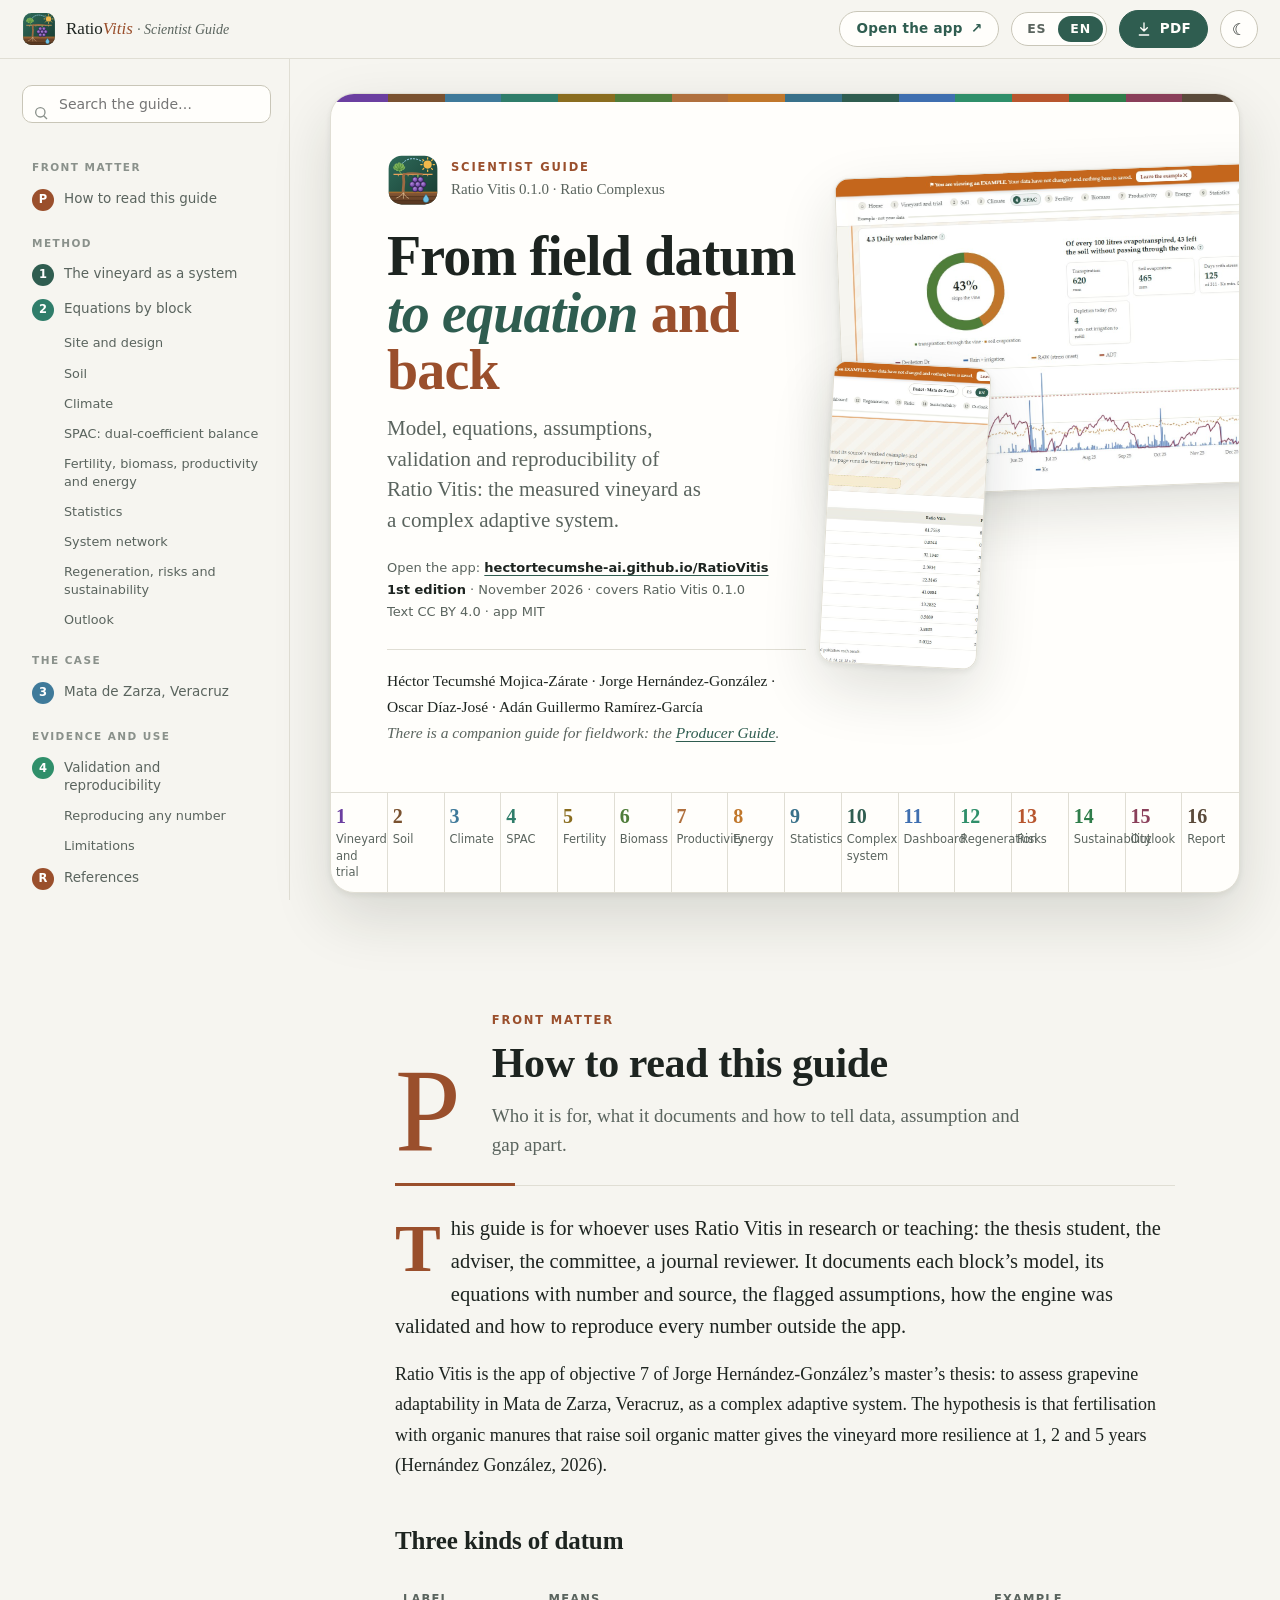
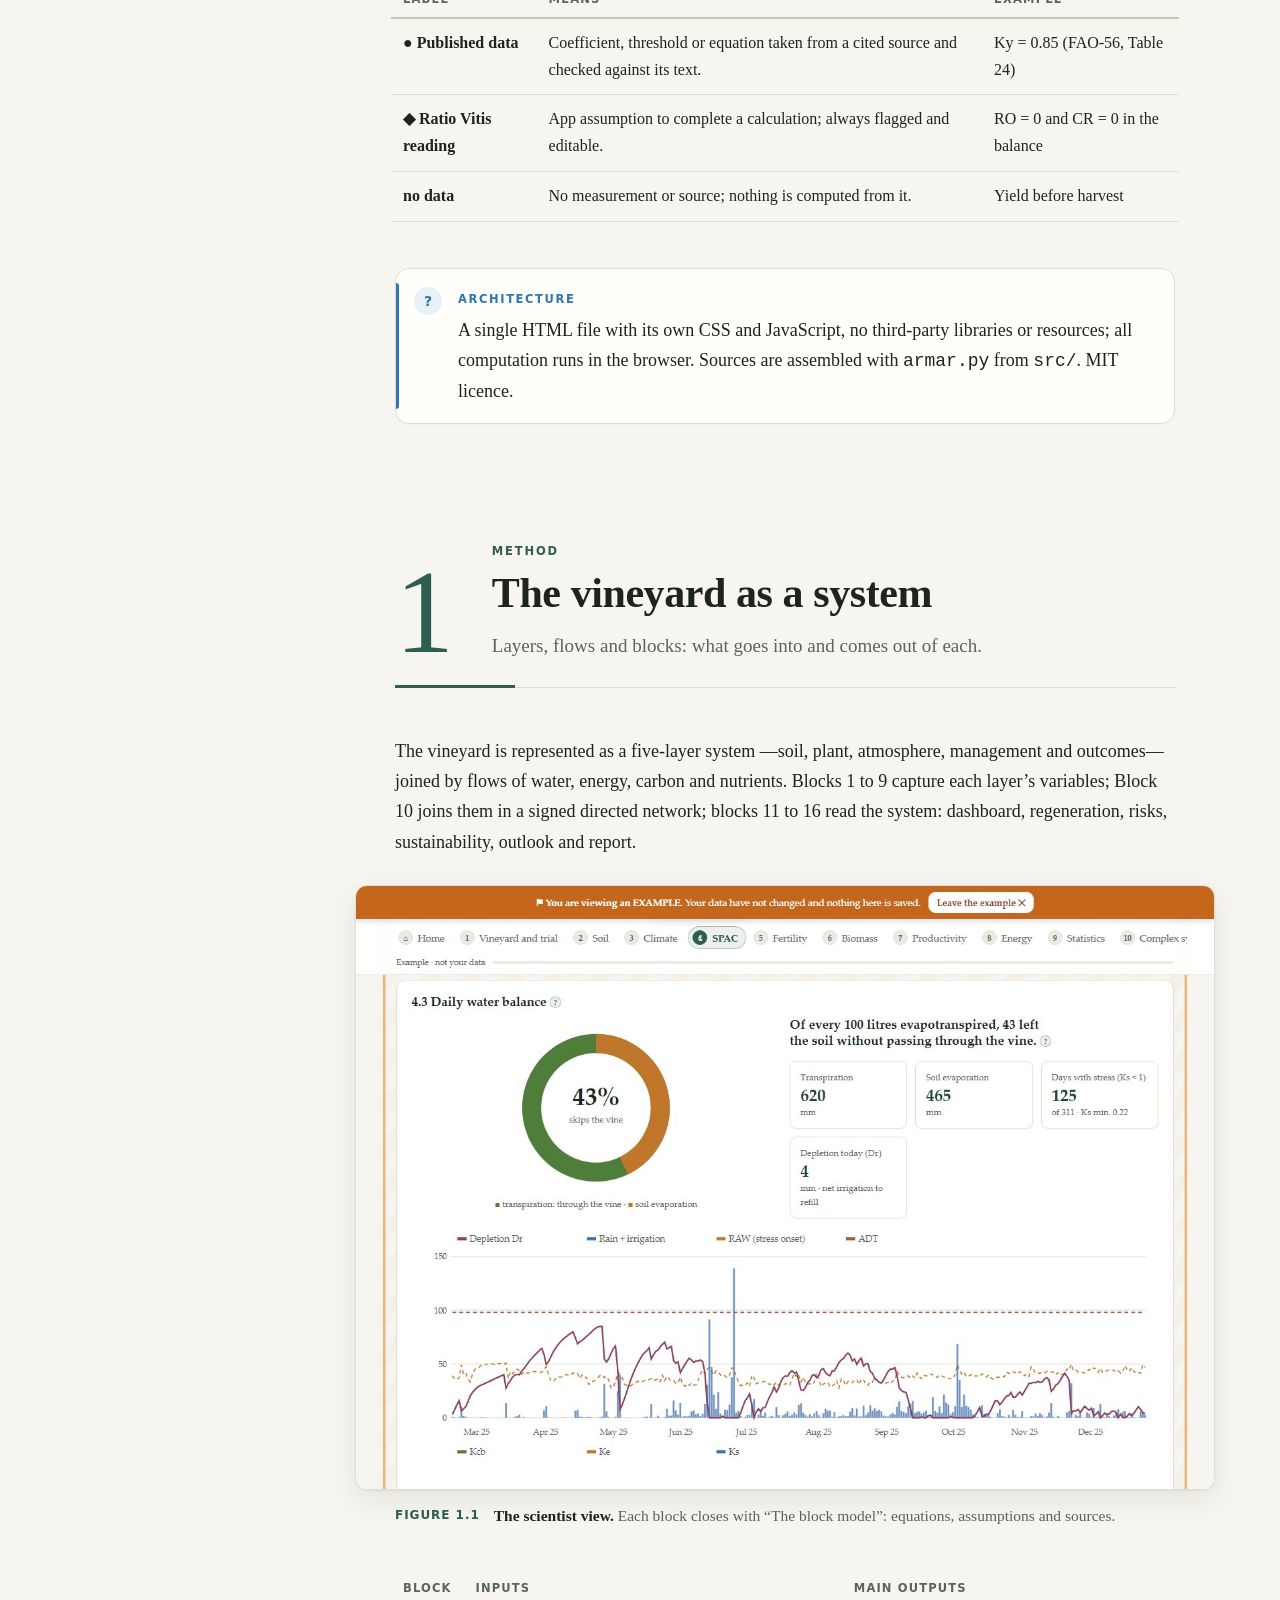
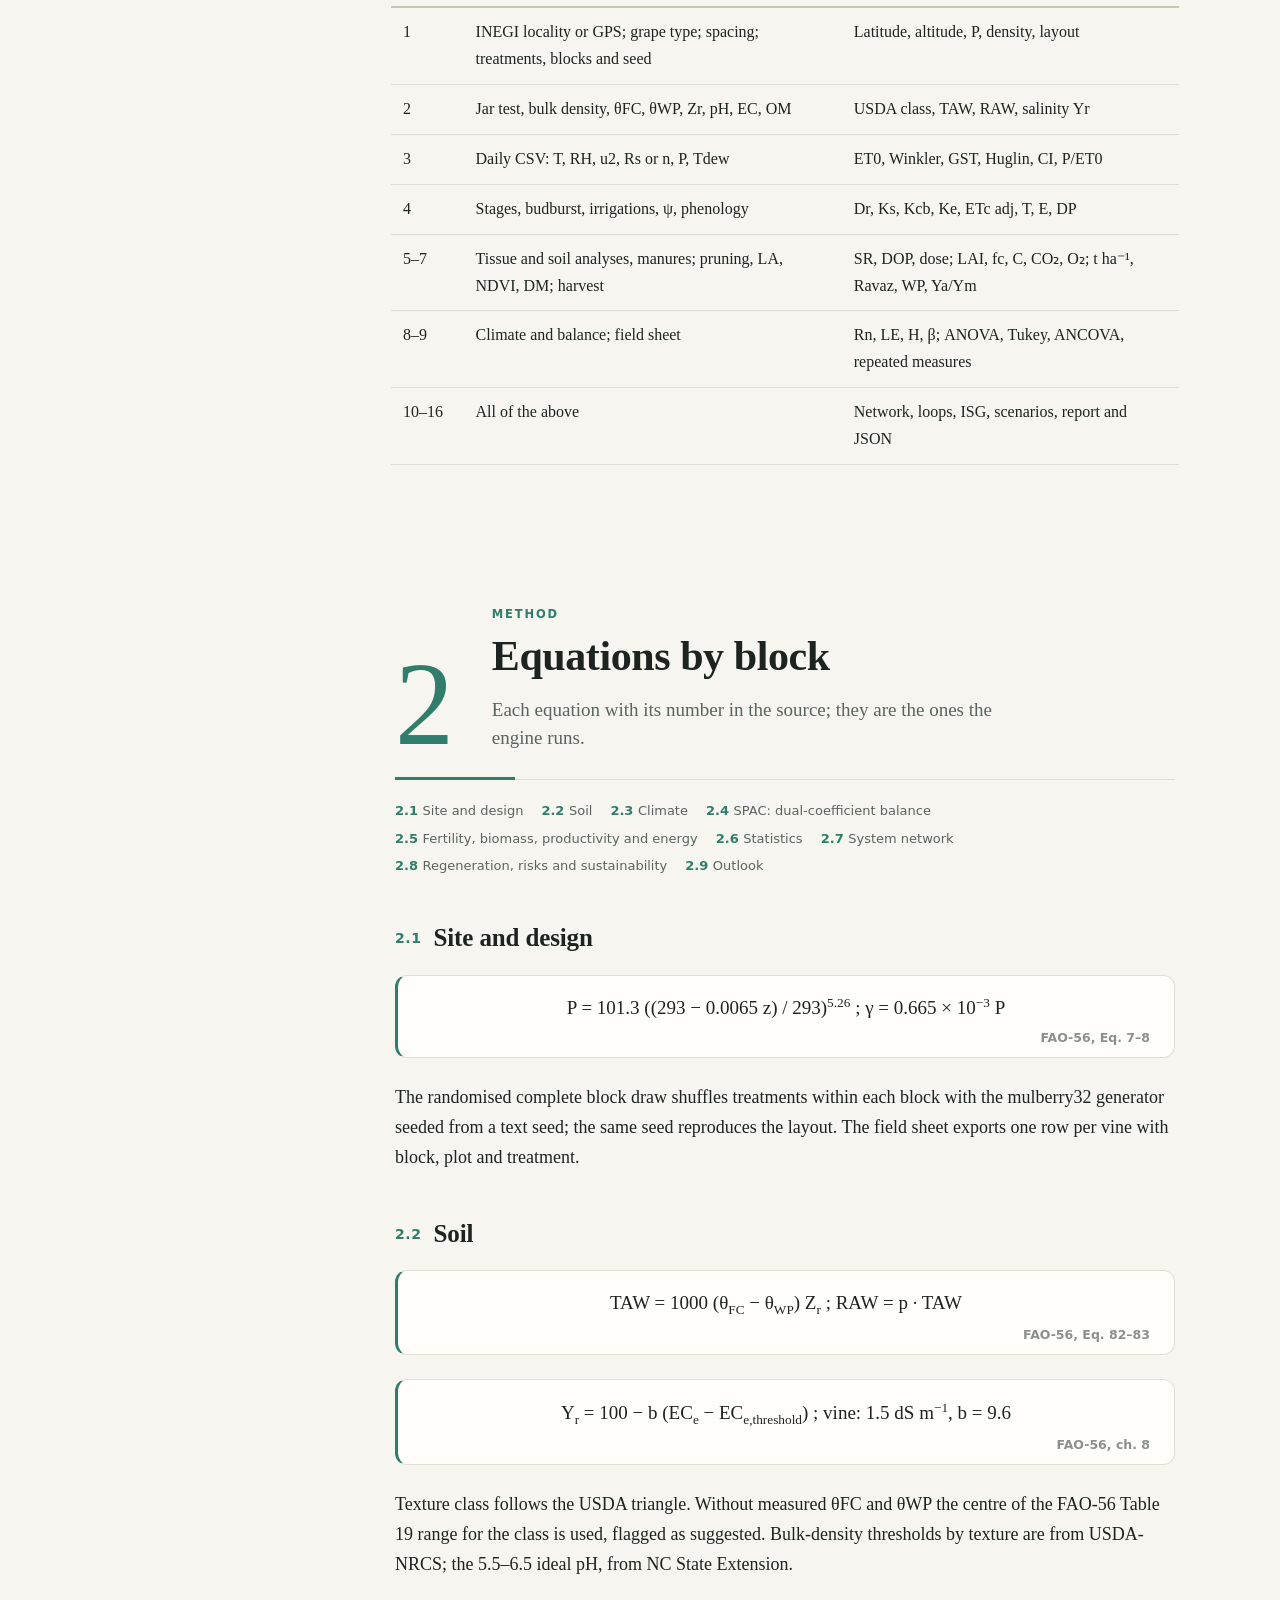
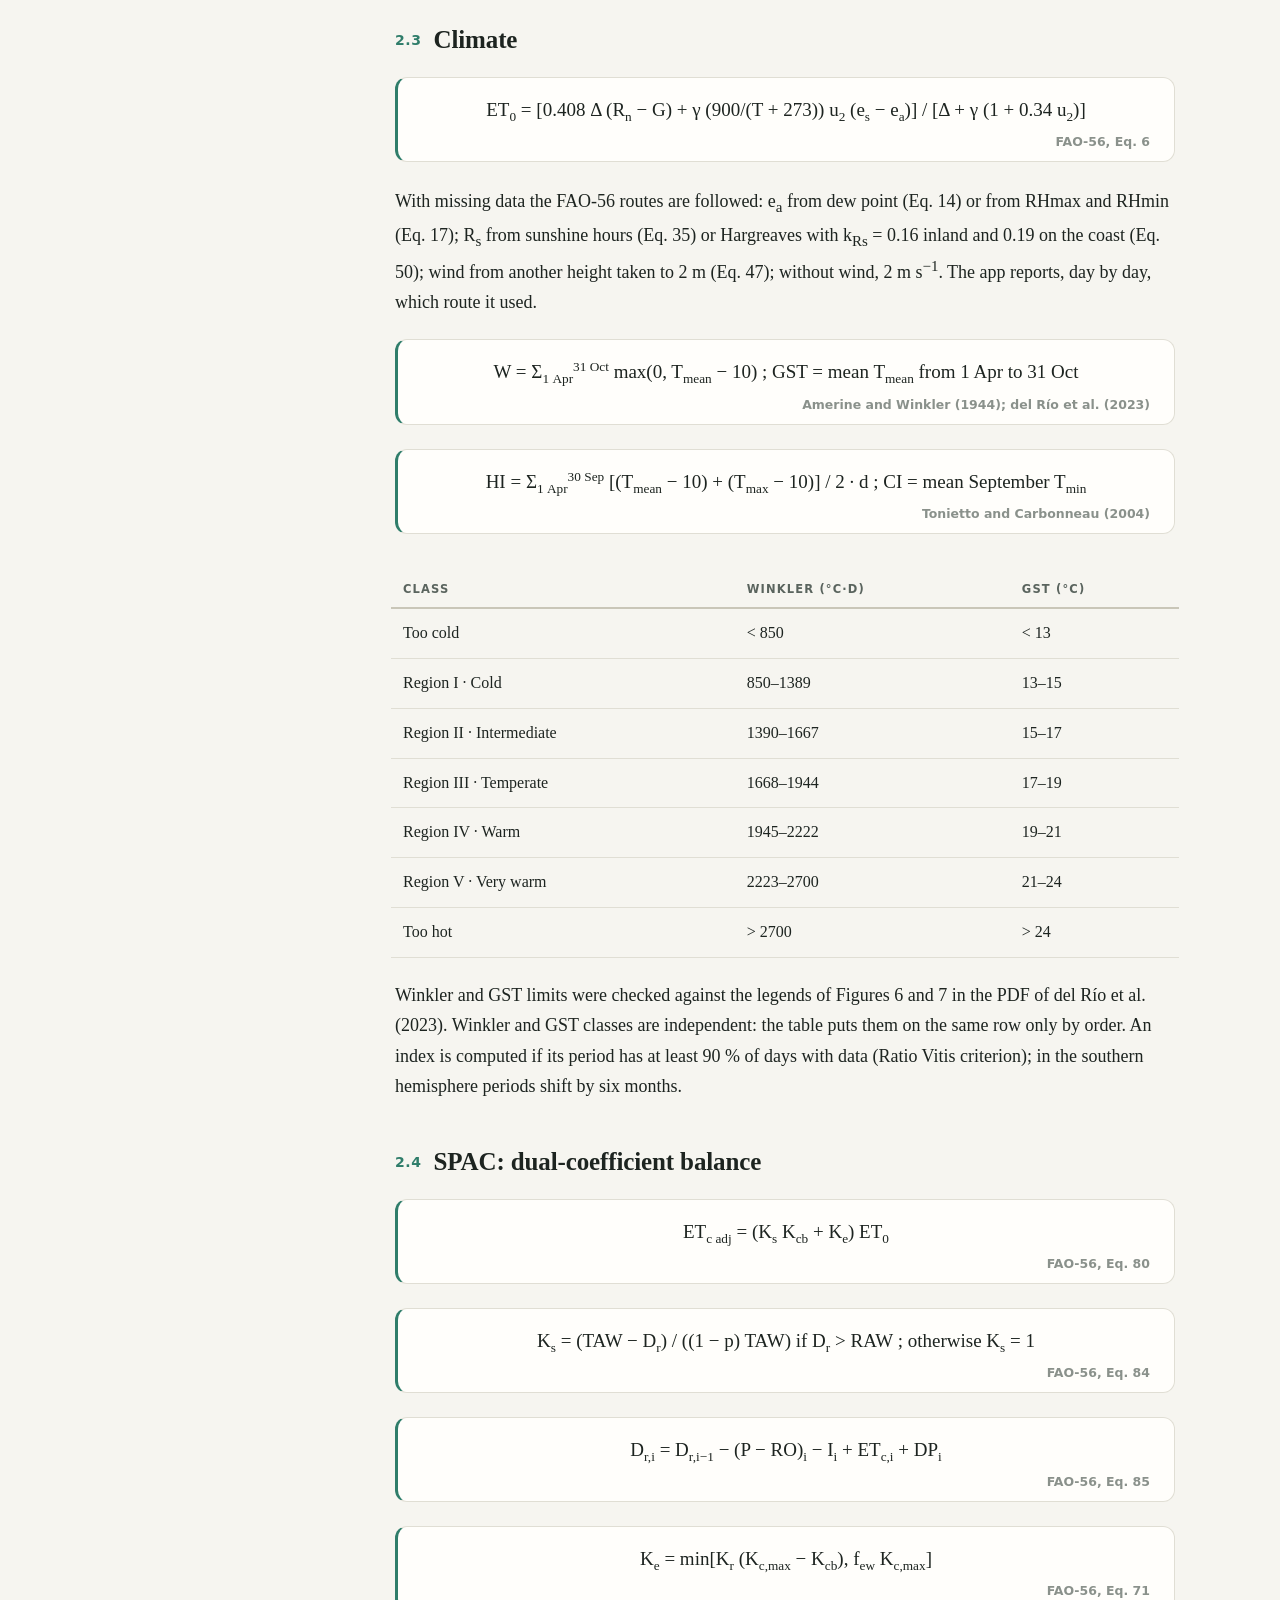
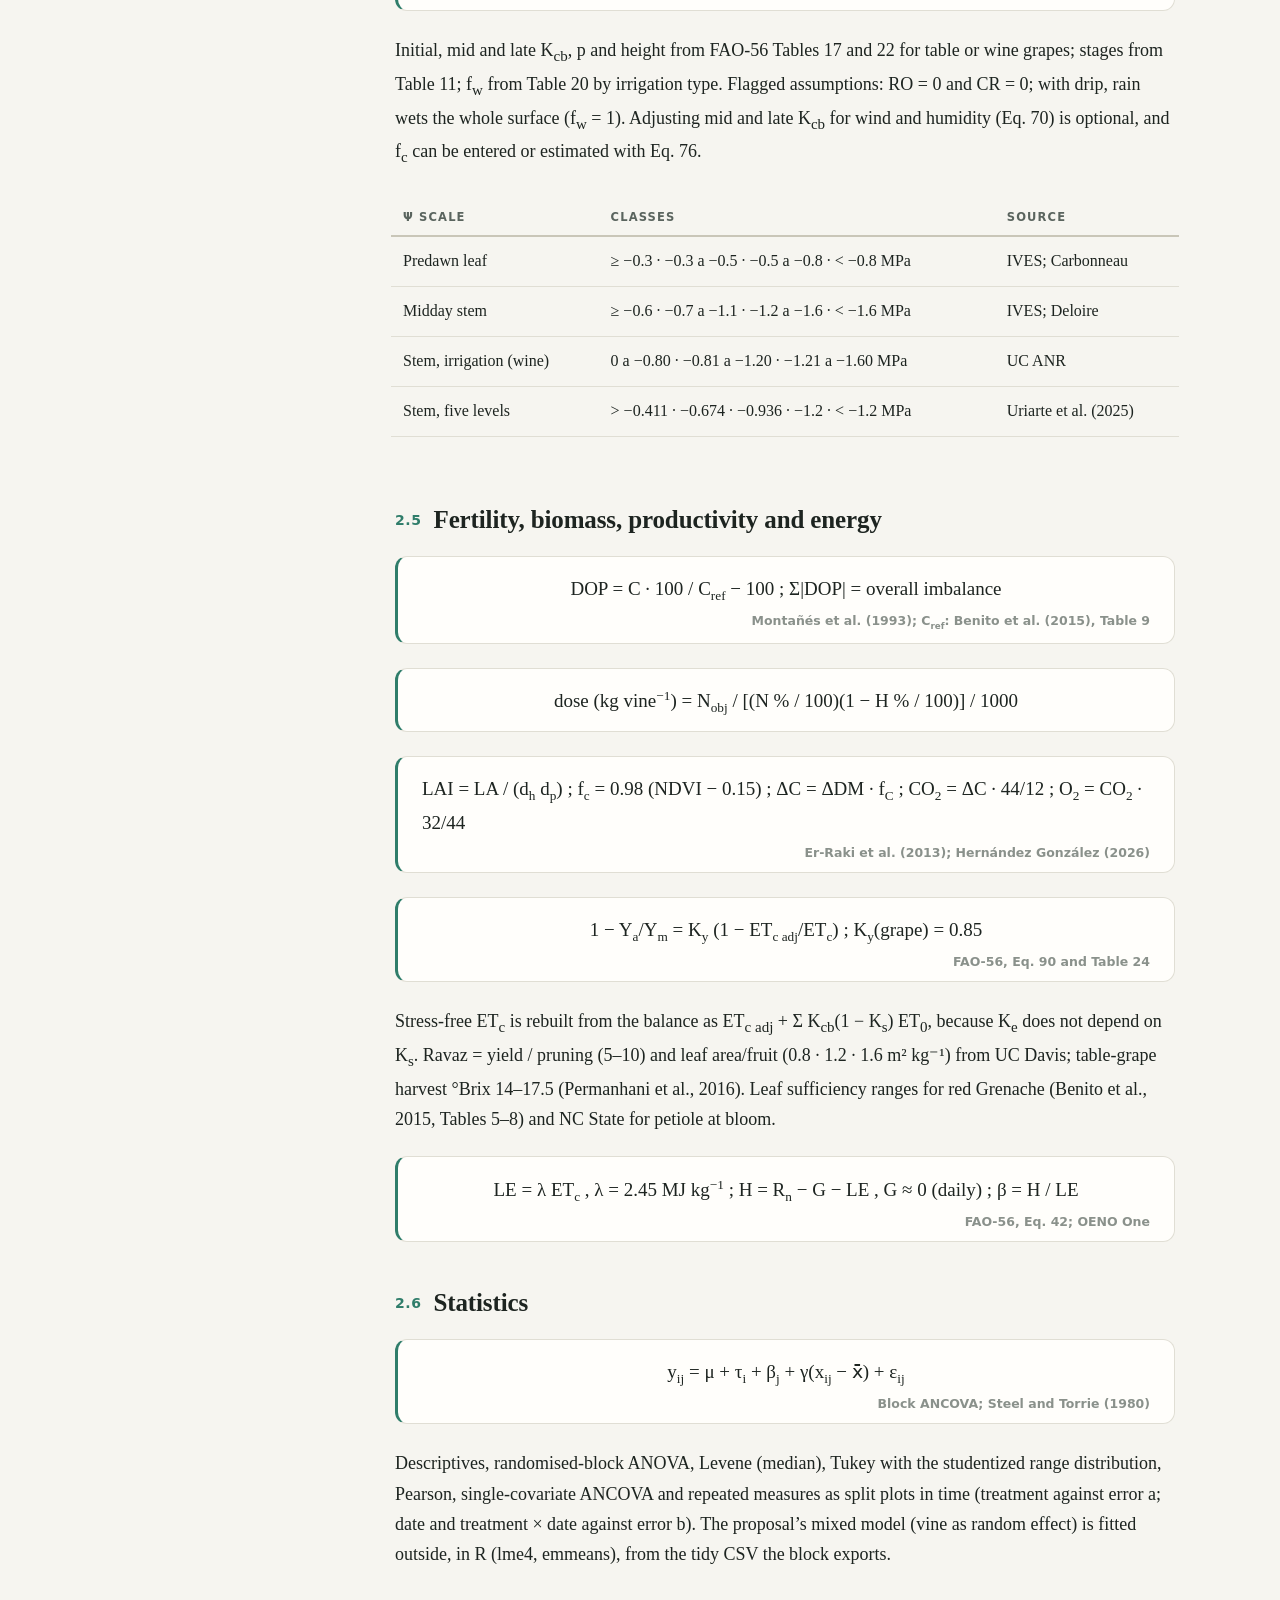
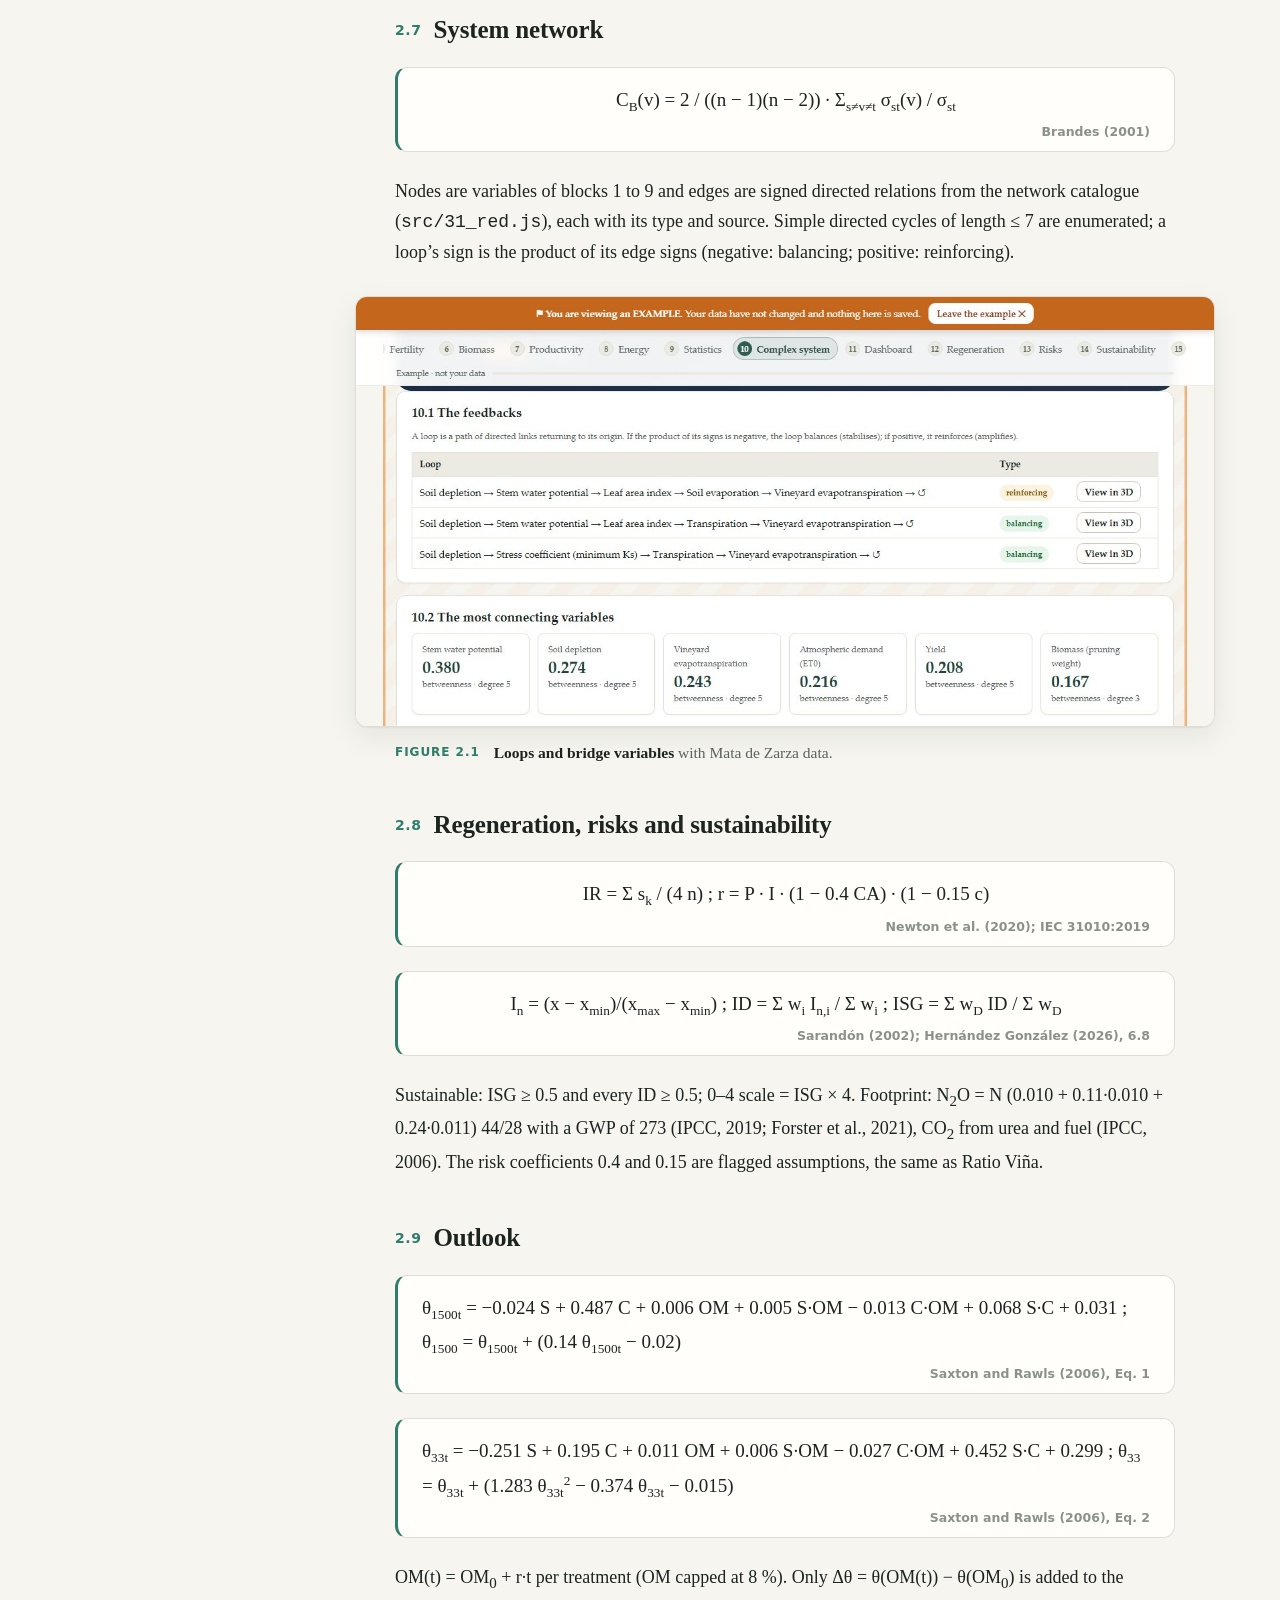
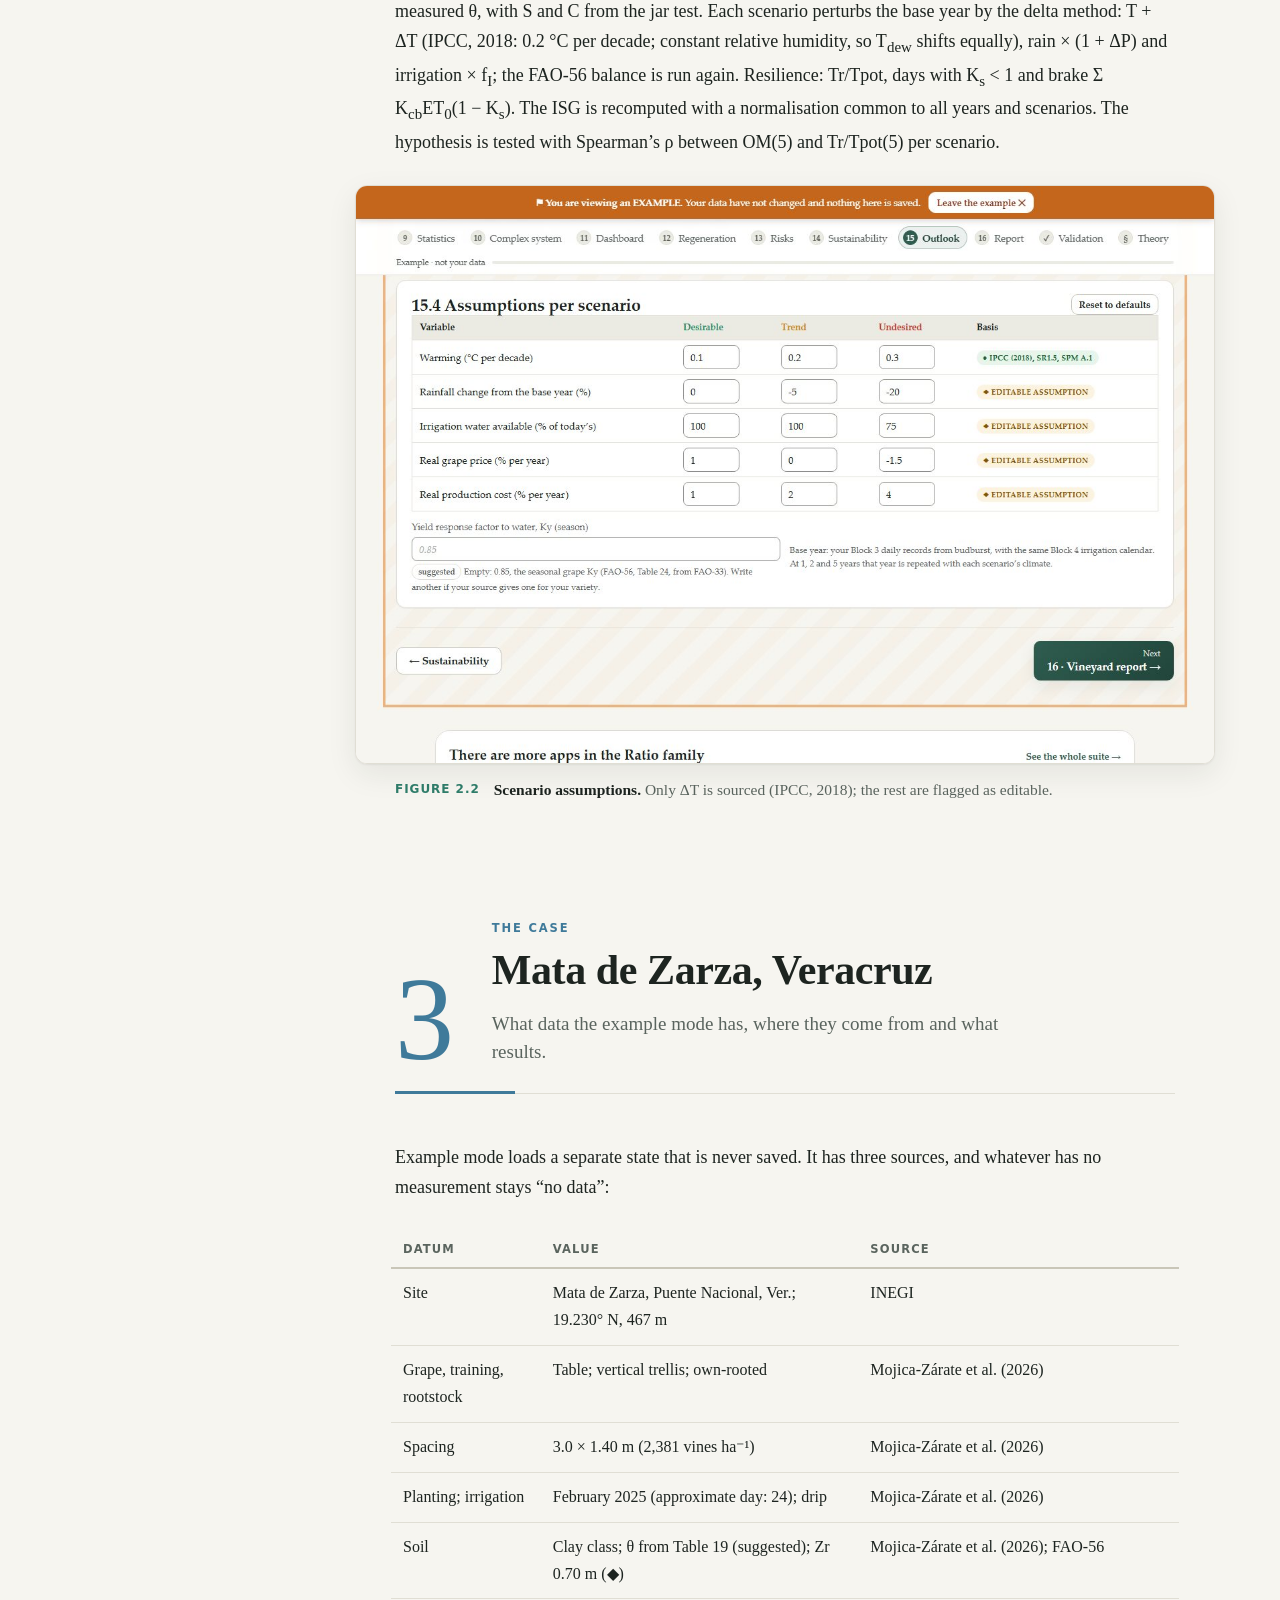
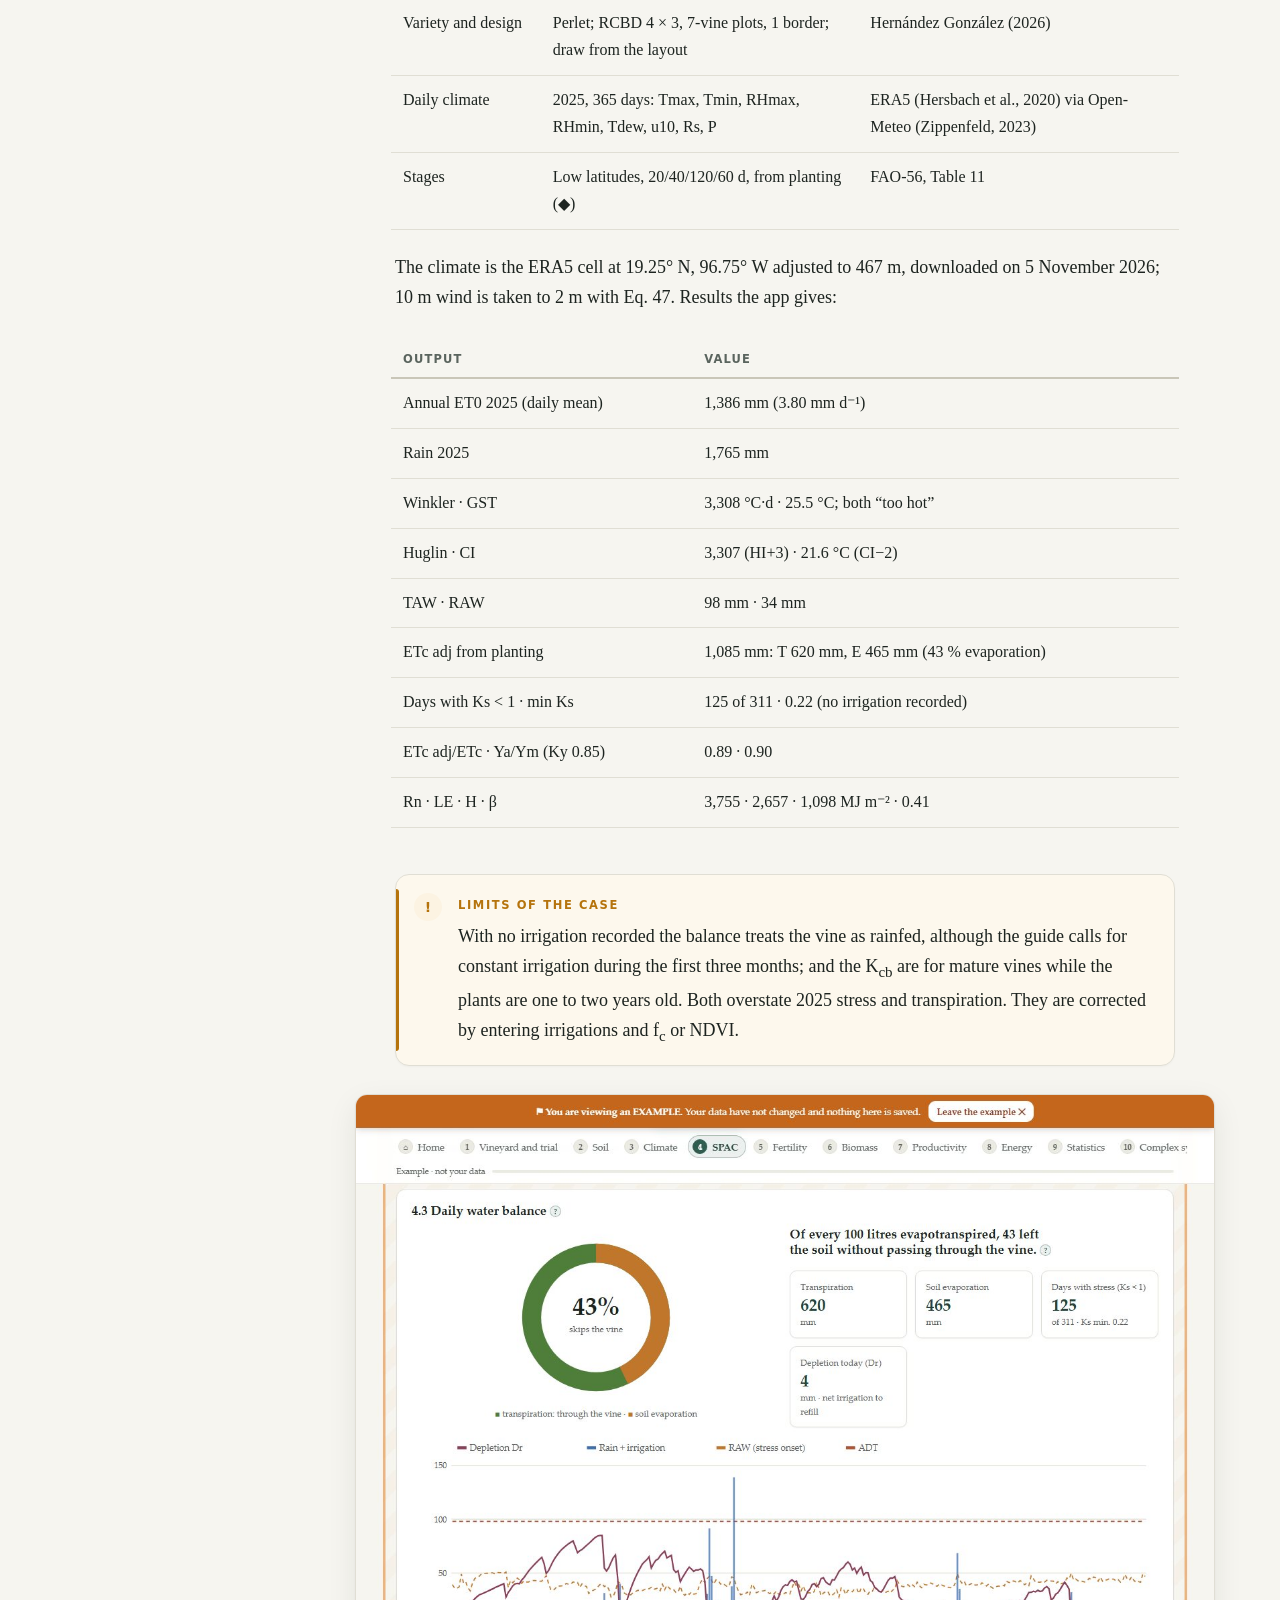
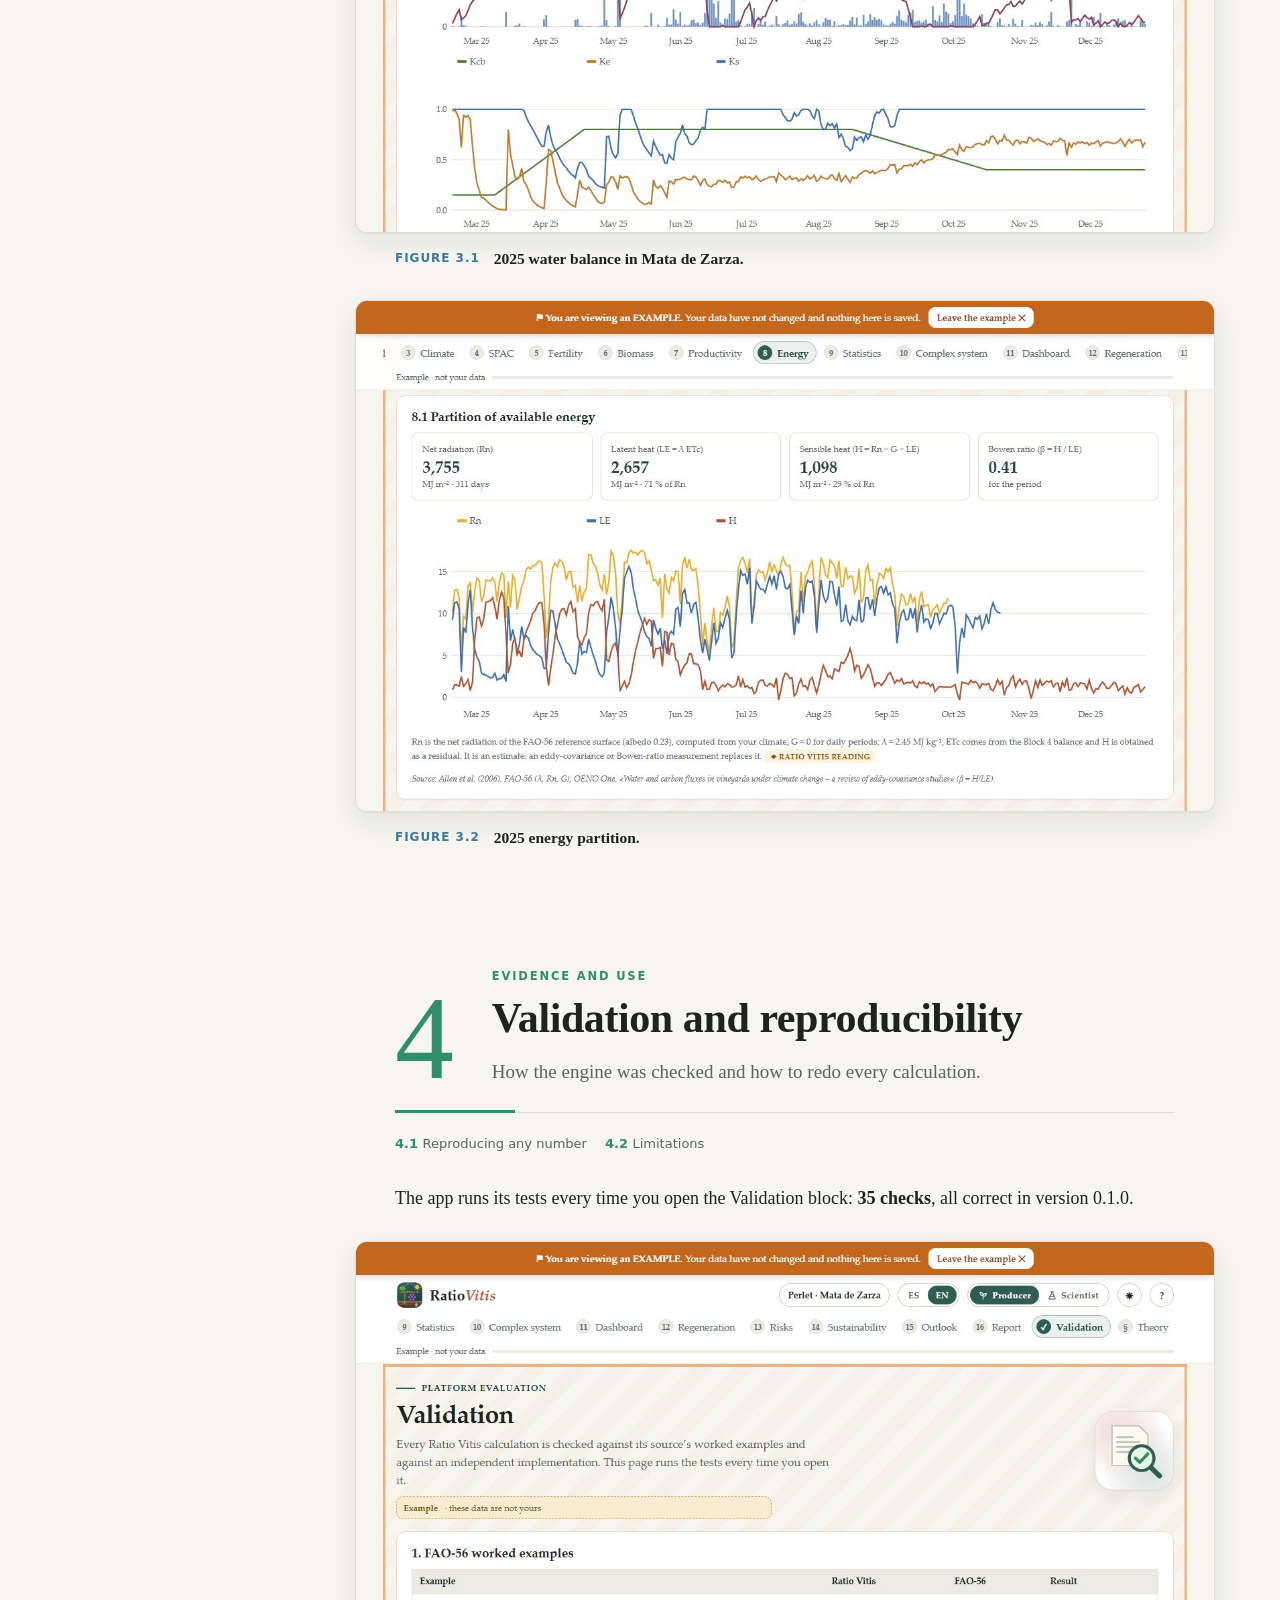
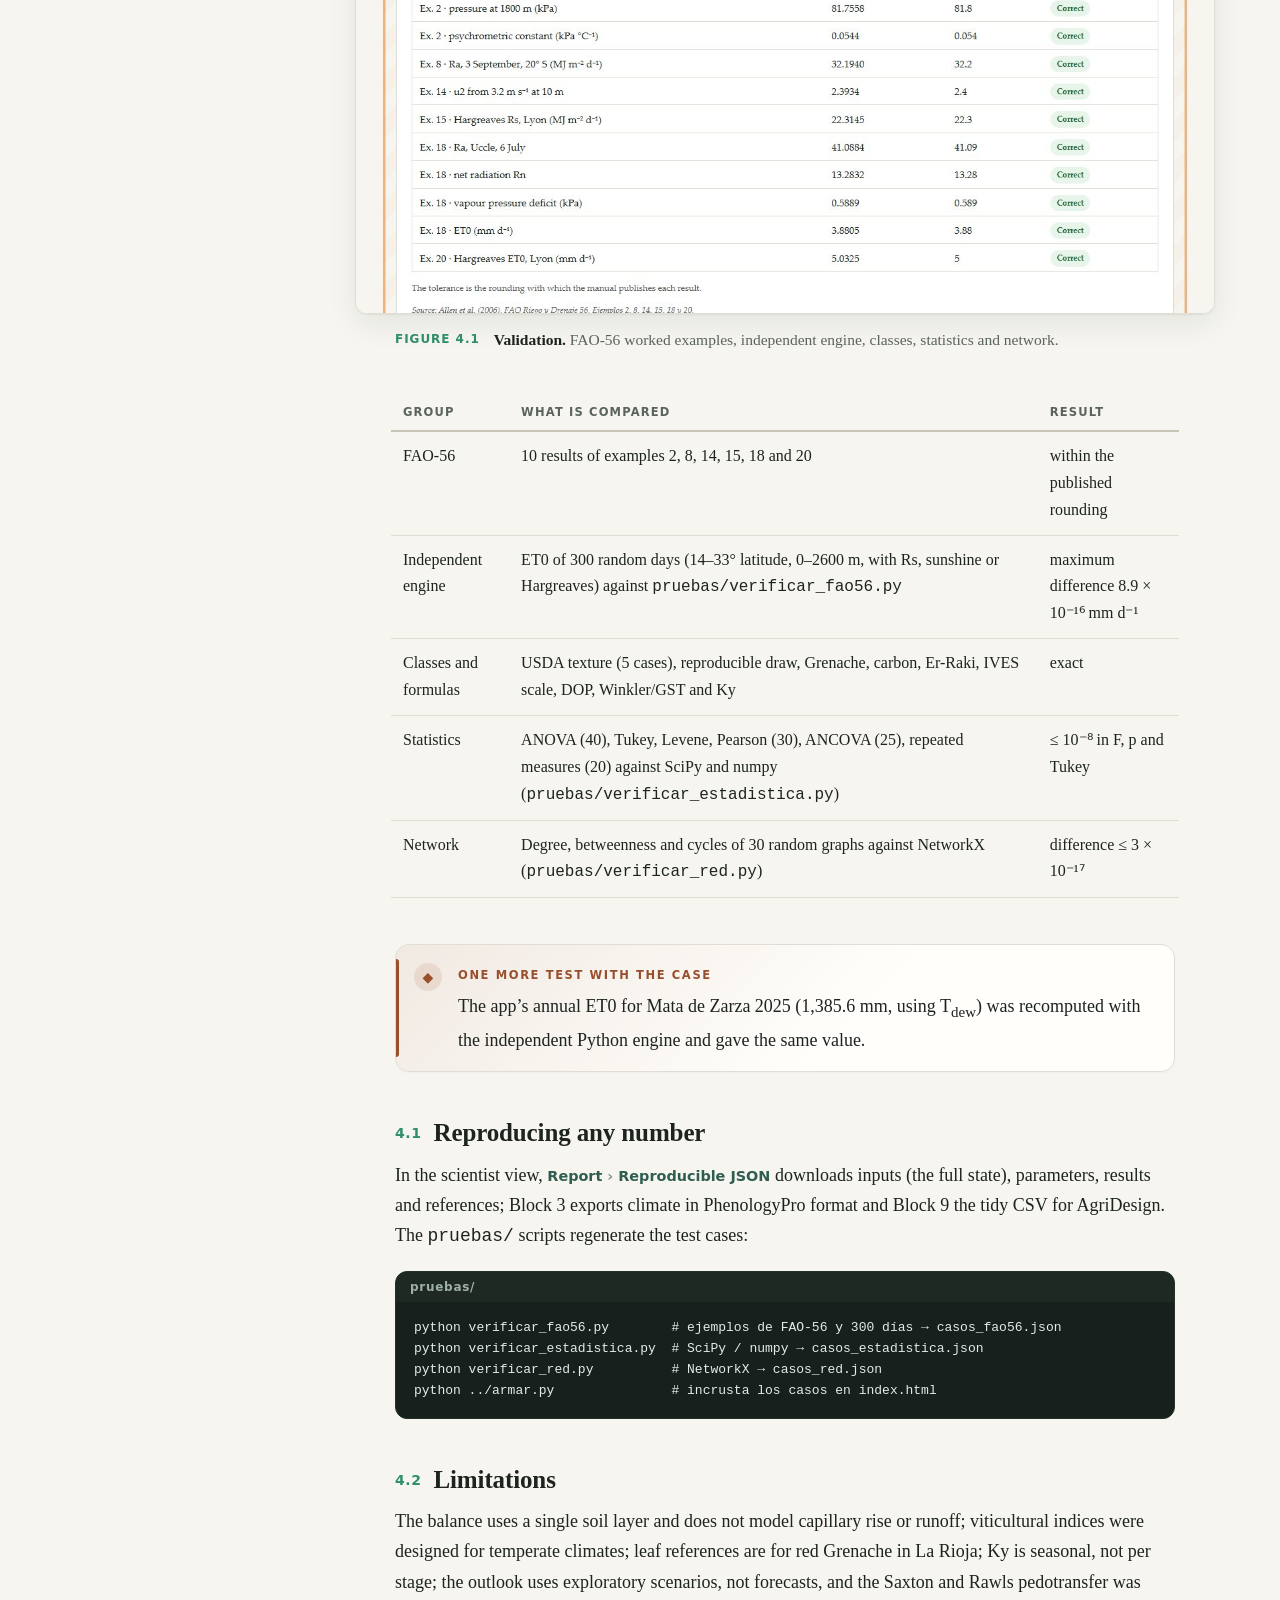
==== commit 042f7a35: "Instructivos: enlaces públicos en el HTML y en los PDF (antes apuntaban a localhost), enlace a la ap" ====
--- a/instructivo-cientifico.html
+++ b/instructivo-cientifico.html
@@ -419,14 +419,14 @@
 
 <header class="top">
   <button class="ib" id="menuBtn" aria-label="Índice / Contents">☰</button>
-  <a class="brand" href="./" title="Ratio Vitis">
+  <a class="brand" href="https://hectortecumshe-ai.github.io/RatioVitis/" title="Ratio Vitis">
     <img src="logo.svg" alt="">
     <span>Ratio<i>Vitis</i> <small lang="es">· Instructivo del Científico</small><small lang="en">· Scientist Guide</small></span>
   </a>
   <span class="sp"></span>
-  <a class="btn ghost no-print" href="./" target="_blank" rel="noopener"><span lang="es">Abrir la app</span><span lang="en">Open the app</span> ↗</a>
+  <a class="btn ghost no-print" href="https://hectortecumshe-ai.github.io/RatioVitis/" target="_blank" rel="noopener"><span lang="es">Abrir la app</span><span lang="en">Open the app</span> ↗</a>
   <div class="seg" role="group" aria-label="Idioma / Language"><button data-lang="es">ES</button><button data-lang="en">EN</button></div>
-  <a class="btn pdf" id="pdfBtn" title="PDF" href="instructivo/RatioVitis-Instructivo-Cientifico.pdf" download><svg viewBox="0 0 24 24" fill="none" stroke="currentColor" stroke-width="2" stroke-linecap="round" stroke-linejoin="round"><path d="M12 3v12m0 0l-5-5m5 5l5-5M5 21h14"/></svg><span>PDF</span></a>
+  <a class="btn pdf" id="pdfBtn" title="PDF" href="https://hectortecumshe-ai.github.io/RatioVitis/instructivo/RatioVitis-Instructivo-Cientifico.pdf" download><svg viewBox="0 0 24 24" fill="none" stroke="currentColor" stroke-width="2" stroke-linecap="round" stroke-linejoin="round"><path d="M12 3v12m0 0l-5-5m5 5l5-5M5 21h14"/></svg><span>PDF</span></a>
   <button class="ib" id="temaBtn" aria-label="Tema / Theme">☾</button>
   <div id="leido"></div>
 </header>
@@ -452,11 +452,12 @@
       <p class="sub" lang="es">Modelo, ecuaciones, supuestos, validación y reproducibilidad de Ratio Vitis: el viñedo medido como sistema complejo adaptativo.</p>
       <p class="sub" lang="en">Model, equations, assumptions, validation and reproducibility of Ratio Vitis: the measured vineyard as a complex adaptive system.</p>
       <div class="meta">
+        <div class="app-web"><span lang="es">Abrir la app:</span><span lang="en">Open the app:</span> <a href="https://hectortecumshe-ai.github.io/RatioVitis/"><b>hectortecumshe-ai.github.io/RatioVitis</b></a></div>
         <div lang="es"><b>1.ª edición</b> · noviembre de 2026 · describe Ratio Vitis 0.1.0</div>
         <div lang="en"><b>1st edition</b> · November 2026 · covers Ratio Vitis 0.1.0</div>
         <div><span lang="es">Texto CC BY 4.0 · app MIT</span><span lang="en">Text CC BY 4.0 · app MIT</span></div>
       </div>
-      <div class="who">Héctor Tecumshé Mojica-Zárate · Jorge Hernández-González · Oscar Díaz-José · Adán Guillermo Ramírez-García<br><span lang="es">Hay otra guía para el trabajo de campo: el <a href="instructivo-productor.html">Instructivo del Productor</a>.</span><span lang="en">There is a companion guide for fieldwork: the <a href="instructivo-productor.html">Producer Guide</a>.</span></div>
+      <div class="who">Héctor Tecumshé Mojica-Zárate · Jorge Hernández-González · Oscar Díaz-José · Adán Guillermo Ramírez-García<br><span lang="es">Hay otra guía para el trabajo de campo: el <a href="https://hectortecumshe-ai.github.io/RatioVitis/instructivo-productor.html">Instructivo del Productor</a>.</span><span lang="en">There is a companion guide for fieldwork: the <a href="https://hectortecumshe-ai.github.io/RatioVitis/instructivo-productor.html">Producer Guide</a>.</span></div>
     </div>
     <div class="art" aria-hidden="true">
       <div class="frame"><img lang="es" src="instructivo/img/vistas-es.jpg" alt=""><img lang="en" src="instructivo/img/vistas-en.jpg" alt=""></div>
@@ -633,7 +634,7 @@
     <span class="rule"></span></div>
 <h3 id="cita-app"><span lang="es">Cómo citar la aplicación</span><span lang="en">How to cite the app</span></h3>
 <p lang="es">Mojica-Zárate, H. T., Hernández-González, J., Díaz-José, O., y Ramírez-García, A. G. (2026). <i>Ratio Vitis: el viñedo medido como sistema complejo adaptativo: relación agua–suelo–planta–atmósfera, fertilidad, biomasa, productividad y energía</i> (versión 0.1.0) [Software]. Zenodo. https://doi.org/10.5281/zenodo.24048724</p><p lang="en">Mojica-Zárate, H. T., Hernández-González, J., Díaz-José, O., &amp; Ramírez-García, A. G. (2026). <i>Ratio Vitis: The measured vineyard as a complex adaptive system: soil–plant–atmosphere water relations, fertility, biomass, productivity and energy</i> (Version 0.1.0) [Computer software]. Zenodo. https://doi.org/10.5281/zenodo.24048724</p><h3 id="cita-guia"><span lang="es">Cómo citar este instructivo</span><span lang="en">How to cite this guide</span></h3>
-<p lang="es">Mojica-Zárate, H. T., Hernández-González, J., Díaz-José, O., y Ramírez-García, A. G. (2026). <i>Ratio Vitis: Instructivo del Científico</i> (1.ª ed.). Zenodo. https://doi.org/10.5281/zenodo.24048729</p><p lang="en">Mojica-Zárate, H. T., Hernández-González, J., Díaz-José, O., &amp; Ramírez-García, A. G. (2026). <i>Ratio Vitis: Scientist Guide</i> (1st ed.). Zenodo. https://doi.org/10.5281/zenodo.24048729</p><div class="qrbox"><svg xmlns="http://www.w3.org/2000/svg" viewBox="0 0 41 41" shape-rendering="crispEdges"><rect width="41" height="41" fill="#fff"/><path d="M4 4h7v1h-7zM12 4h1v1h-1zM15 4h1v1h-1zM17 4h4v1h-4zM22 4h1v1h-1zM25 4h3v1h-3zM30 4h7v1h-7zM4 5h1v1h-1zM10 5h1v1h-1zM13 5h1v1h-1zM15 5h4v1h-4zM22 5h3v1h-3zM30 5h1v1h-1zM36 5h1v1h-1zM4 6h1v1h-1zM6 6h3v1h-3zM10 6h1v1h-1zM14 6h1v1h-1zM18 6h2v1h-2zM21 6h2v1h-2zM25 6h1v1h-1zM28 6h1v1h-1zM30 6h1v1h-1zM32 6h3v1h-3zM36 6h1v1h-1zM4 7h1v1h-1zM6 7h3v1h-3zM10 7h1v1h-1zM12 7h1v1h-1zM14 7h1v1h-1zM16 7h1v1h-1zM19 7h3v1h-3zM23 7h1v1h-1zM30 7h1v1h-1zM32 7h3v1h-3zM36 7h1v1h-1zM4 8h1v1h-1zM6 8h3v1h-3zM10 8h1v1h-1zM12 8h2v1h-2zM15 8h2v1h-2zM20 8h1v1h-1zM23 8h1v1h-1zM26 8h2v1h-2zM30 8h1v1h-1zM32 8h3v1h-3zM36 8h1v1h-1zM4 9h1v1h-1zM10 9h1v1h-1zM12 9h3v1h-3zM17 9h3v1h-3zM24 9h2v1h-2zM28 9h1v1h-1zM30 9h1v1h-1zM36 9h1v1h-1zM4 10h7v1h-7zM12 10h1v1h-1zM14 10h1v1h-1zM16 10h1v1h-1zM18 10h1v1h-1zM20 10h1v1h-1zM22 10h1v1h-1zM24 10h1v1h-1zM26 10h1v1h-1zM28 10h1v1h-1zM30 10h7v1h-7zM12 11h3v1h-3zM21 11h8v1h-8zM4 12h1v1h-1zM8 12h1v1h-1zM10 12h5v1h-5zM19 12h4v1h-4zM24 12h3v1h-3zM28 12h6v1h-6zM36 12h1v1h-1zM4 13h1v1h-1zM6 13h2v1h-2zM9 13h1v1h-1zM13 13h1v1h-1zM15 13h2v1h-2zM19 13h4v1h-4zM26 13h2v1h-2zM29 13h1v1h-1zM33 13h3v1h-3zM4 14h2v1h-2zM9 14h3v1h-3zM13 14h2v1h-2zM16 14h4v1h-4zM22 14h1v1h-1zM24 14h1v1h-1zM26 14h2v1h-2zM29 14h1v1h-1zM33 14h1v1h-1zM35 14h1v1h-1zM4 15h1v1h-1zM7 15h3v1h-3zM11 15h1v1h-1zM17 15h1v1h-1zM19 15h2v1h-2zM23 15h1v1h-1zM25 15h1v1h-1zM27 15h2v1h-2zM36 15h1v1h-1zM4 16h1v1h-1zM7 16h1v1h-1zM9 16h2v1h-2zM12 16h1v1h-1zM17 16h1v1h-1zM19 16h2v1h-2zM23 16h1v1h-1zM25 16h1v1h-1zM30 16h4v1h-4zM5 17h2v1h-2zM9 17h1v1h-1zM12 17h3v1h-3zM16 17h3v1h-3zM21 17h4v1h-4zM27 17h1v1h-1zM29 17h1v1h-1zM31 17h1v1h-1zM4 18h2v1h-2zM7 18h6v1h-6zM14 18h1v1h-1zM16 18h1v1h-1zM18 18h2v1h-2zM21 18h2v1h-2zM24 18h2v1h-2zM27 18h4v1h-4zM32 18h1v1h-1zM35 18h1v1h-1zM6 19h1v1h-1zM8 19h2v1h-2zM11 19h3v1h-3zM19 19h4v1h-4zM25 19h3v1h-3zM29 19h4v1h-4zM6 20h1v1h-1zM9 20h3v1h-3zM14 20h1v1h-1zM16 20h1v1h-1zM18 20h1v1h-1zM21 20h1v1h-1zM23 20h1v1h-1zM25 20h3v1h-3zM30 20h1v1h-1zM32 20h1v1h-1zM35 20h1v1h-1zM5 21h1v1h-1zM8 21h2v1h-2zM11 21h1v1h-1zM13 21h1v1h-1zM15 21h2v1h-2zM18 21h3v1h-3zM22 21h1v1h-1zM25 21h1v1h-1zM27 21h1v1h-1zM29 21h1v1h-1zM33 21h3v1h-3zM4 22h1v1h-1zM8 22h3v1h-3zM15 22h2v1h-2zM19 22h1v1h-1zM21 22h1v1h-1zM24 22h1v1h-1zM27 22h2v1h-2zM30 22h2v1h-2zM33 22h1v1h-1zM5 23h1v1h-1zM7 23h1v1h-1zM9 23h1v1h-1zM12 23h2v1h-2zM16 23h1v1h-1zM21 23h2v1h-2zM24 23h2v1h-2zM29 23h1v1h-1zM31 23h1v1h-1zM36 23h1v1h-1zM5 24h3v1h-3zM10 24h3v1h-3zM15 24h1v1h-1zM22 24h1v1h-1zM24 24h1v1h-1zM28 24h1v1h-1zM30 24h1v1h-1zM32 24h2v1h-2zM35 24h2v1h-2zM4 25h2v1h-2zM7 25h3v1h-3zM12 25h1v1h-1zM14 25h1v1h-1zM20 25h1v1h-1zM23 25h1v1h-1zM27 25h1v1h-1zM29 25h1v1h-1zM31 25h1v1h-1zM33 25h1v1h-1zM35 25h1v1h-1zM6 26h1v1h-1zM10 26h1v1h-1zM13 26h1v1h-1zM15 26h1v1h-1zM17 26h1v1h-1zM20 26h2v1h-2zM23 26h1v1h-1zM25 26h1v1h-1zM27 26h1v1h-1zM30 26h2v1h-2zM34 26h2v1h-2zM7 27h3v1h-3zM11 27h1v1h-1zM14 27h4v1h-4zM21 27h5v1h-5zM28 27h1v1h-1zM31 27h3v1h-3zM35 27h2v1h-2zM4 28h2v1h-2zM7 28h5v1h-5zM13 28h2v1h-2zM18 28h2v1h-2zM21 28h1v1h-1zM24 28h3v1h-3zM28 28h5v1h-5zM12 29h2v1h-2zM15 29h2v1h-2zM18 29h5v1h-5zM25 29h1v1h-1zM28 29h1v1h-1zM32 29h1v1h-1zM34 29h2v1h-2zM4 30h7v1h-7zM12 30h2v1h-2zM15 30h1v1h-1zM18 30h3v1h-3zM22 30h1v1h-1zM24 30h1v1h-1zM28 30h1v1h-1zM30 30h1v1h-1zM32 30h2v1h-2zM35 30h1v1h-1zM4 31h1v1h-1zM10 31h1v1h-1zM13 31h1v1h-1zM15 31h1v1h-1zM17 31h2v1h-2zM24 31h1v1h-1zM26 31h1v1h-1zM28 31h1v1h-1zM32 31h1v1h-1zM35 31h1v1h-1zM4 32h1v1h-1zM6 32h3v1h-3zM10 32h1v1h-1zM12 32h1v1h-1zM14 32h3v1h-3zM19 32h2v1h-2zM23 32h1v1h-1zM26 32h1v1h-1zM28 32h6v1h-6zM36 32h1v1h-1zM4 33h1v1h-1zM6 33h3v1h-3zM10 33h1v1h-1zM14 33h1v1h-1zM16 33h2v1h-2zM21 33h4v1h-4zM27 33h2v1h-2zM30 33h4v1h-4zM35 33h1v1h-1zM4 34h1v1h-1zM6 34h3v1h-3zM10 34h1v1h-1zM15 34h2v1h-2zM19 34h1v1h-1zM21 34h1v1h-1zM24 34h1v1h-1zM26 34h1v1h-1zM30 34h3v1h-3zM34 34h1v1h-1zM4 35h1v1h-1zM10 35h1v1h-1zM14 35h1v1h-1zM18 35h5v1h-5zM25 35h1v1h-1zM29 35h2v1h-2zM4 36h7v1h-7zM12 36h5v1h-5zM21 36h3v1h-3zM25 36h4v1h-4zM33 36h2v1h-2zM36 36h1v1h-1z" fill="#1d2420"/></svg><p lang="es">Escanea para abrir Ratio Vitis:<br><b>hectortecumshe-ai.github.io/RatioVitis</b></p>
+<p lang="es">Mojica-Zárate, H. T., Hernández-González, J., Díaz-José, O., y Ramírez-García, A. G. (2026). <i>Ratio Vitis: Instructivo del Científico</i> (1.ª ed.). Zenodo. https://doi.org/10.5281/zenodo.24048805</p><p lang="en">Mojica-Zárate, H. T., Hernández-González, J., Díaz-José, O., &amp; Ramírez-García, A. G. (2026). <i>Ratio Vitis: Scientist Guide</i> (1st ed.). Zenodo. https://doi.org/10.5281/zenodo.24048805</p><div class="qrbox"><svg xmlns="http://www.w3.org/2000/svg" viewBox="0 0 41 41" shape-rendering="crispEdges"><rect width="41" height="41" fill="#fff"/><path d="M4 4h7v1h-7zM12 4h1v1h-1zM15 4h1v1h-1zM17 4h4v1h-4zM22 4h1v1h-1zM25 4h3v1h-3zM30 4h7v1h-7zM4 5h1v1h-1zM10 5h1v1h-1zM13 5h1v1h-1zM15 5h4v1h-4zM22 5h3v1h-3zM30 5h1v1h-1zM36 5h1v1h-1zM4 6h1v1h-1zM6 6h3v1h-3zM10 6h1v1h-1zM14 6h1v1h-1zM18 6h2v1h-2zM21 6h2v1h-2zM25 6h1v1h-1zM28 6h1v1h-1zM30 6h1v1h-1zM32 6h3v1h-3zM36 6h1v1h-1zM4 7h1v1h-1zM6 7h3v1h-3zM10 7h1v1h-1zM12 7h1v1h-1zM14 7h1v1h-1zM16 7h1v1h-1zM19 7h3v1h-3zM23 7h1v1h-1zM30 7h1v1h-1zM32 7h3v1h-3zM36 7h1v1h-1zM4 8h1v1h-1zM6 8h3v1h-3zM10 8h1v1h-1zM12 8h2v1h-2zM15 8h2v1h-2zM20 8h1v1h-1zM23 8h1v1h-1zM26 8h2v1h-2zM30 8h1v1h-1zM32 8h3v1h-3zM36 8h1v1h-1zM4 9h1v1h-1zM10 9h1v1h-1zM12 9h3v1h-3zM17 9h3v1h-3zM24 9h2v1h-2zM28 9h1v1h-1zM30 9h1v1h-1zM36 9h1v1h-1zM4 10h7v1h-7zM12 10h1v1h-1zM14 10h1v1h-1zM16 10h1v1h-1zM18 10h1v1h-1zM20 10h1v1h-1zM22 10h1v1h-1zM24 10h1v1h-1zM26 10h1v1h-1zM28 10h1v1h-1zM30 10h7v1h-7zM12 11h3v1h-3zM21 11h8v1h-8zM4 12h1v1h-1zM8 12h1v1h-1zM10 12h5v1h-5zM19 12h4v1h-4zM24 12h3v1h-3zM28 12h6v1h-6zM36 12h1v1h-1zM4 13h1v1h-1zM6 13h2v1h-2zM9 13h1v1h-1zM13 13h1v1h-1zM15 13h2v1h-2zM19 13h4v1h-4zM26 13h2v1h-2zM29 13h1v1h-1zM33 13h3v1h-3zM4 14h2v1h-2zM9 14h3v1h-3zM13 14h2v1h-2zM16 14h4v1h-4zM22 14h1v1h-1zM24 14h1v1h-1zM26 14h2v1h-2zM29 14h1v1h-1zM33 14h1v1h-1zM35 14h1v1h-1zM4 15h1v1h-1zM7 15h3v1h-3zM11 15h1v1h-1zM17 15h1v1h-1zM19 15h2v1h-2zM23 15h1v1h-1zM25 15h1v1h-1zM27 15h2v1h-2zM36 15h1v1h-1zM4 16h1v1h-1zM7 16h1v1h-1zM9 16h2v1h-2zM12 16h1v1h-1zM17 16h1v1h-1zM19 16h2v1h-2zM23 16h1v1h-1zM25 16h1v1h-1zM30 16h4v1h-4zM5 17h2v1h-2zM9 17h1v1h-1zM12 17h3v1h-3zM16 17h3v1h-3zM21 17h4v1h-4zM27 17h1v1h-1zM29 17h1v1h-1zM31 17h1v1h-1zM4 18h2v1h-2zM7 18h6v1h-6zM14 18h1v1h-1zM16 18h1v1h-1zM18 18h2v1h-2zM21 18h2v1h-2zM24 18h2v1h-2zM27 18h4v1h-4zM32 18h1v1h-1zM35 18h1v1h-1zM6 19h1v1h-1zM8 19h2v1h-2zM11 19h3v1h-3zM19 19h4v1h-4zM25 19h3v1h-3zM29 19h4v1h-4zM6 20h1v1h-1zM9 20h3v1h-3zM14 20h1v1h-1zM16 20h1v1h-1zM18 20h1v1h-1zM21 20h1v1h-1zM23 20h1v1h-1zM25 20h3v1h-3zM30 20h1v1h-1zM32 20h1v1h-1zM35 20h1v1h-1zM5 21h1v1h-1zM8 21h2v1h-2zM11 21h1v1h-1zM13 21h1v1h-1zM15 21h2v1h-2zM18 21h3v1h-3zM22 21h1v1h-1zM25 21h1v1h-1zM27 21h1v1h-1zM29 21h1v1h-1zM33 21h3v1h-3zM4 22h1v1h-1zM8 22h3v1h-3zM15 22h2v1h-2zM19 22h1v1h-1zM21 22h1v1h-1zM24 22h1v1h-1zM27 22h2v1h-2zM30 22h2v1h-2zM33 22h1v1h-1zM5 23h1v1h-1zM7 23h1v1h-1zM9 23h1v1h-1zM12 23h2v1h-2zM16 23h1v1h-1zM21 23h2v1h-2zM24 23h2v1h-2zM29 23h1v1h-1zM31 23h1v1h-1zM36 23h1v1h-1zM5 24h3v1h-3zM10 24h3v1h-3zM15 24h1v1h-1zM22 24h1v1h-1zM24 24h1v1h-1zM28 24h1v1h-1zM30 24h1v1h-1zM32 24h2v1h-2zM35 24h2v1h-2zM4 25h2v1h-2zM7 25h3v1h-3zM12 25h1v1h-1zM14 25h1v1h-1zM20 25h1v1h-1zM23 25h1v1h-1zM27 25h1v1h-1zM29 25h1v1h-1zM31 25h1v1h-1zM33 25h1v1h-1zM35 25h1v1h-1zM6 26h1v1h-1zM10 26h1v1h-1zM13 26h1v1h-1zM15 26h1v1h-1zM17 26h1v1h-1zM20 26h2v1h-2zM23 26h1v1h-1zM25 26h1v1h-1zM27 26h1v1h-1zM30 26h2v1h-2zM34 26h2v1h-2zM7 27h3v1h-3zM11 27h1v1h-1zM14 27h4v1h-4zM21 27h5v1h-5zM28 27h1v1h-1zM31 27h3v1h-3zM35 27h2v1h-2zM4 28h2v1h-2zM7 28h5v1h-5zM13 28h2v1h-2zM18 28h2v1h-2zM21 28h1v1h-1zM24 28h3v1h-3zM28 28h5v1h-5zM12 29h2v1h-2zM15 29h2v1h-2zM18 29h5v1h-5zM25 29h1v1h-1zM28 29h1v1h-1zM32 29h1v1h-1zM34 29h2v1h-2zM4 30h7v1h-7zM12 30h2v1h-2zM15 30h1v1h-1zM18 30h3v1h-3zM22 30h1v1h-1zM24 30h1v1h-1zM28 30h1v1h-1zM30 30h1v1h-1zM32 30h2v1h-2zM35 30h1v1h-1zM4 31h1v1h-1zM10 31h1v1h-1zM13 31h1v1h-1zM15 31h1v1h-1zM17 31h2v1h-2zM24 31h1v1h-1zM26 31h1v1h-1zM28 31h1v1h-1zM32 31h1v1h-1zM35 31h1v1h-1zM4 32h1v1h-1zM6 32h3v1h-3zM10 32h1v1h-1zM12 32h1v1h-1zM14 32h3v1h-3zM19 32h2v1h-2zM23 32h1v1h-1zM26 32h1v1h-1zM28 32h6v1h-6zM36 32h1v1h-1zM4 33h1v1h-1zM6 33h3v1h-3zM10 33h1v1h-1zM14 33h1v1h-1zM16 33h2v1h-2zM21 33h4v1h-4zM27 33h2v1h-2zM30 33h4v1h-4zM35 33h1v1h-1zM4 34h1v1h-1zM6 34h3v1h-3zM10 34h1v1h-1zM15 34h2v1h-2zM19 34h1v1h-1zM21 34h1v1h-1zM24 34h1v1h-1zM26 34h1v1h-1zM30 34h3v1h-3zM34 34h1v1h-1zM4 35h1v1h-1zM10 35h1v1h-1zM14 35h1v1h-1zM18 35h5v1h-5zM25 35h1v1h-1zM29 35h2v1h-2zM4 36h7v1h-7zM12 36h5v1h-5zM21 36h3v1h-3zM25 36h4v1h-4zM33 36h2v1h-2zM36 36h1v1h-1z" fill="#1d2420"/></svg><p lang="es">Escanea para abrir Ratio Vitis:<br><b>hectortecumshe-ai.github.io/RatioVitis</b></p>
 <p lang="en">Scan to open Ratio Vitis:<br><b>hectortecumshe-ai.github.io/RatioVitis</b></p>
 </div>
 <h3 id="ficha"><span lang="es">Ficha</span><span lang="en">Imprint</span></h3>
@@ -644,7 +645,7 @@
   <p lang="es">Universidad Autónoma Chapingo, México. ORCID del autor de correspondencia (Héctor Tecumshé Mojica-Zárate): 0000-0002-9067-3983.</p>
   <p lang="en">Chapingo Autonomous University, Mexico. Corresponding author ORCID (Héctor Tecumshé Mojica-Zárate): 0000-0002-9067-3983.</p>
   <p><span class="isbn" lang="es">ISBN: sin asignar</span><span class="isbn" lang="en">ISBN: not assigned</span><br>
-     <span lang="es">DOI de este instructivo: <a href="https://doi.org/10.5281/zenodo.24048729">10.5281/zenodo.24048729</a> · DOI de la aplicación: </span><span lang="en">DOI of this guide: <a href="https://doi.org/10.5281/zenodo.24048729">10.5281/zenodo.24048729</a> · DOI of the app: </span><a href="https://doi.org/10.5281/zenodo.24048724">10.5281/zenodo.24048724</a></p>
+     <span lang="es">DOI de este instructivo: <a href="https://doi.org/10.5281/zenodo.24048805">10.5281/zenodo.24048805</a> · DOI de la aplicación: </span><span lang="en">DOI of this guide: <a href="https://doi.org/10.5281/zenodo.24048805">10.5281/zenodo.24048805</a> · DOI of the app: </span><a href="https://doi.org/10.5281/zenodo.24048724">10.5281/zenodo.24048724</a></p>
   <p lang="es">Texto y figuras bajo licencia Creative Commons Atribución 4.0 Internacional (CC BY 4.0); la aplicación, bajo licencia MIT. Las capturas son de Ratio Vitis 0.1.0 en modo ejemplo (Mata de Zarza, Veracruz) o en blanco. Composición en Palatino Linotype.</p>
   <p lang="en">Text and figures under the Creative Commons Attribution 4.0 International licence (CC BY 4.0); the app under the MIT licence. Screenshots are from Ratio Vitis 0.1.0 in example mode (Mata de Zarza, Veracruz) or blank. Typeset in Palatino Linotype.</p>
 </div></section>
